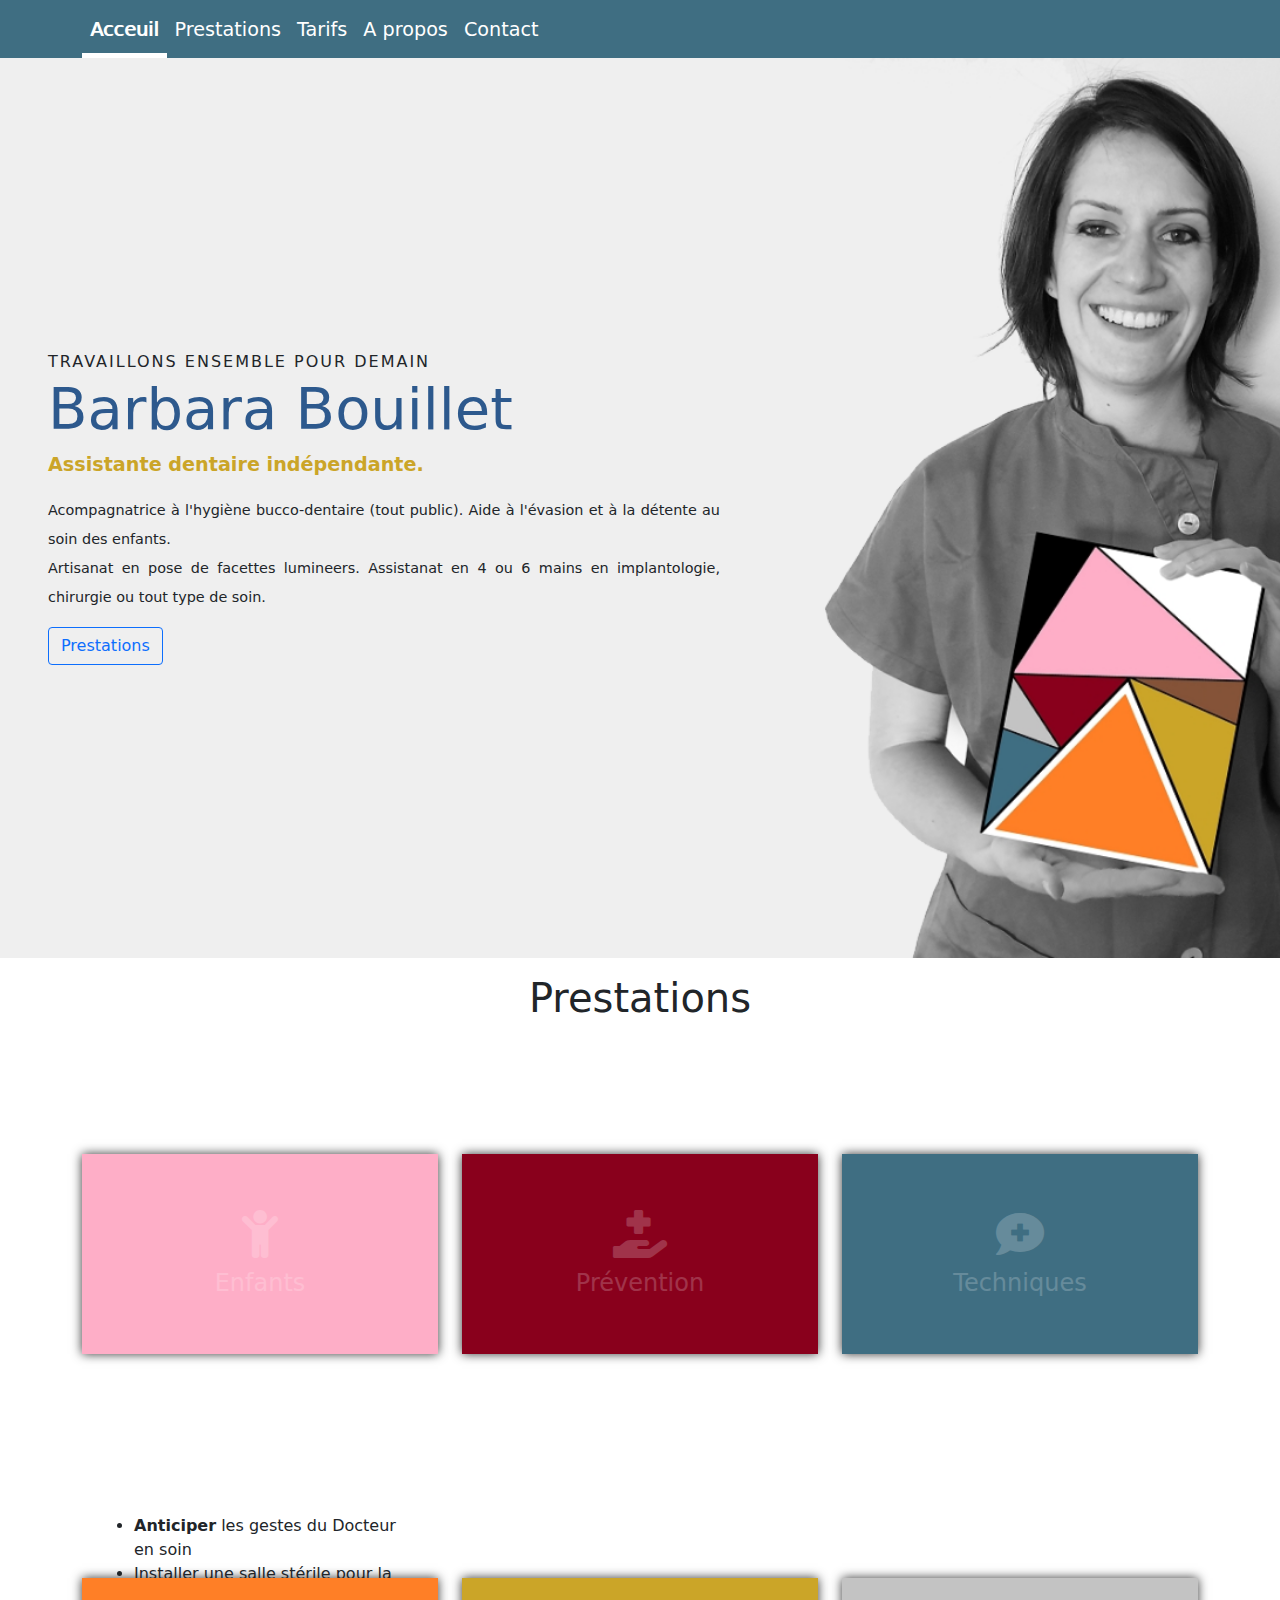
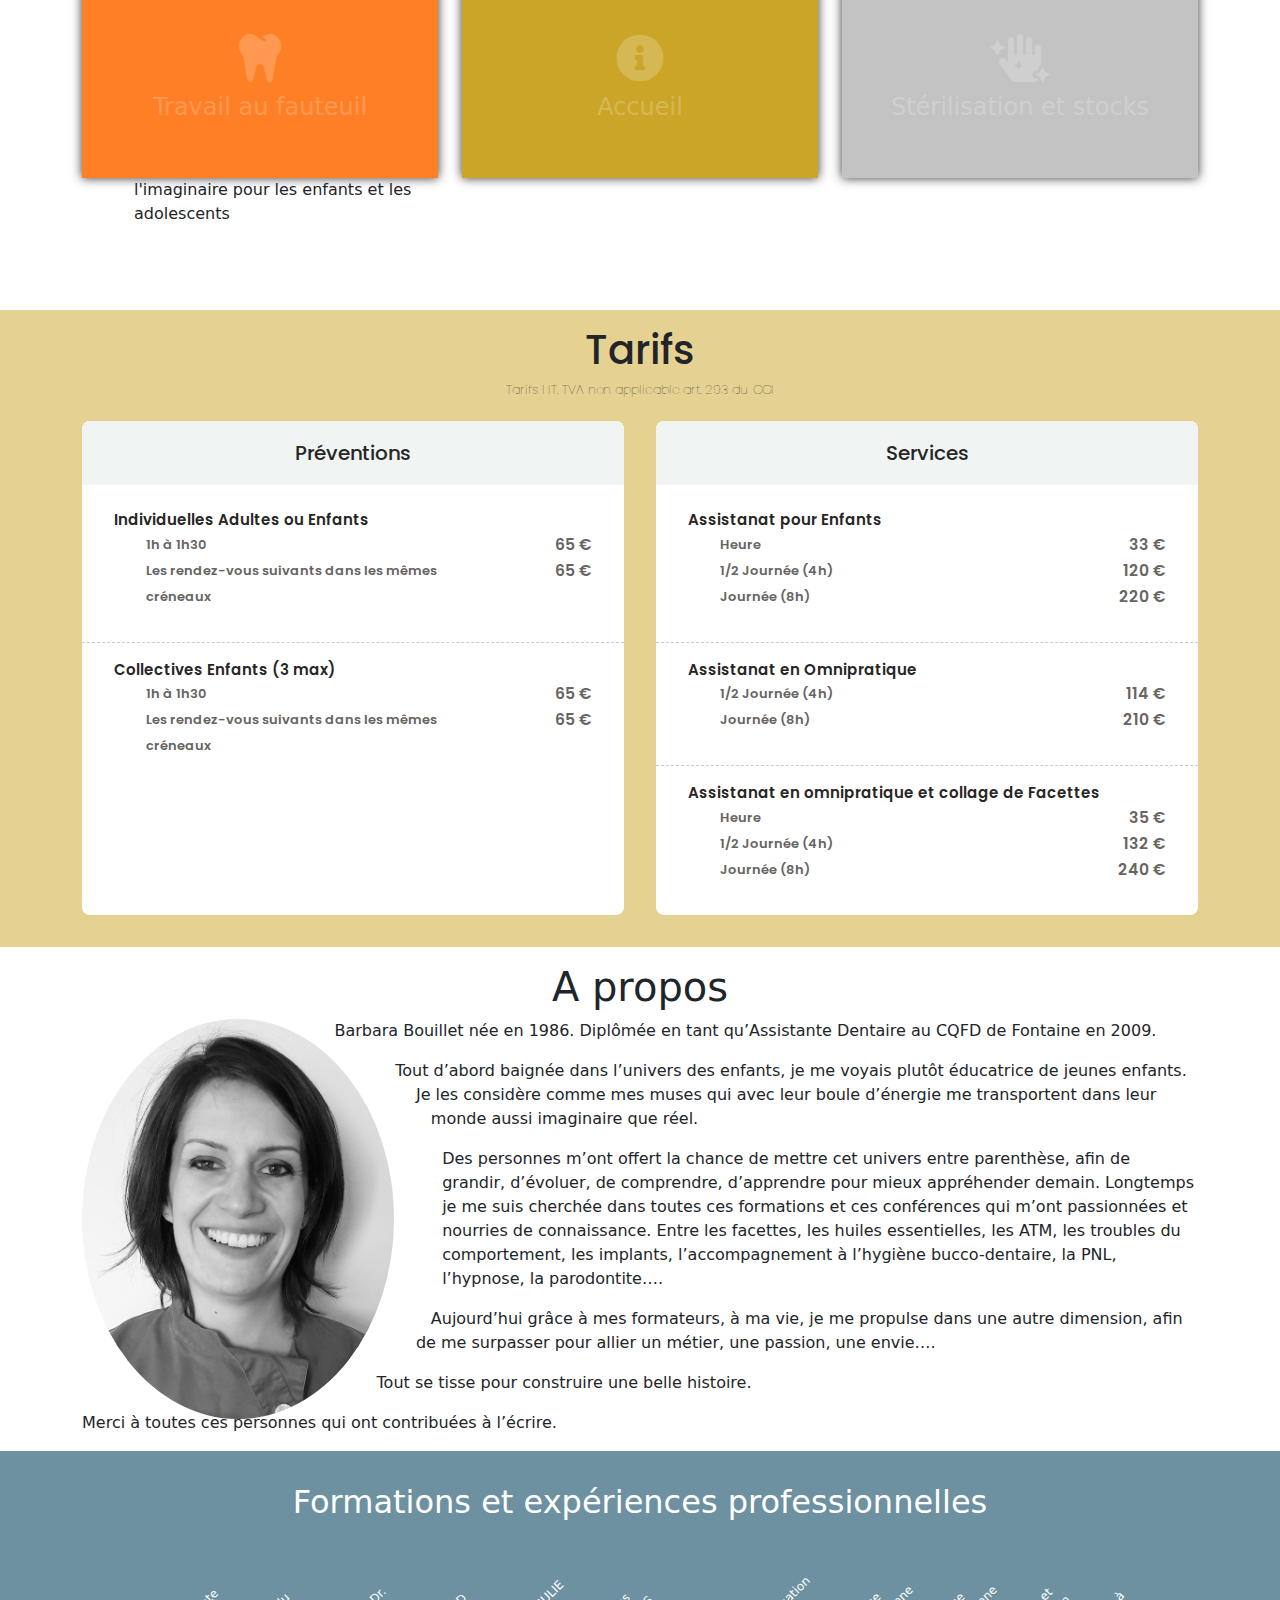
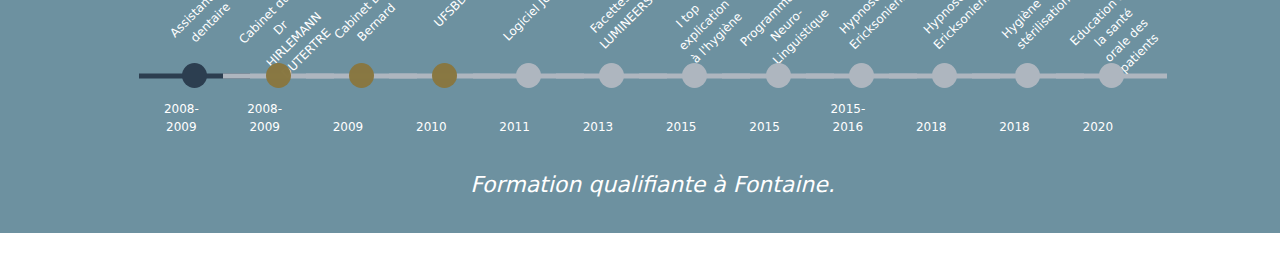
==== index.html @ e2374d43 "Travail de la partie timeline + fix responsive" ====
<!DOCTYPE html><html lang="en"><head><meta charset="utf-8"><meta http-equiv="X-UA-Compatible" content="IE=edge"><meta name="viewport" content="width=device-width,initial-scale=1"><link rel="icon" href="favicon.ico"><title>Site a Bab</title><link href="css/app.69d7641f.css" rel="preload" as="style"><link href="css/chunk-vendors.ce8ca6c8.css" rel="preload" as="style"><link href="js/app.43f69421.js" rel="preload" as="script"><link href="js/chunk-vendors.eb71c680.js" rel="preload" as="script"><link href="css/chunk-vendors.ce8ca6c8.css" rel="stylesheet"><link href="css/app.69d7641f.css" rel="stylesheet"></head><body><noscript><strong>We're sorry but Site a Bab doesn't work properly without JavaScript enabled. Please enable it to continue.</strong></noscript><div id="app"></div><script src="js/chunk-vendors.eb71c680.js"></script><script src="js/app.43f69421.js"></script></body></html>
---- css/app.69d7641f.css ----
@import url(https://fonts.googleapis.com/css?family=Poppins);#header-nav-bar[data-v-2e51214f]{background-color:#3f6e82;font-size:1.2em;padding-bottom:0}#header-nav-bar .navbar-toggler[data-v-2e51214f]{color:#fff;margin-bottom:.5em;border:1px solid}#header-nav-bar .nav-link[data-v-2e51214f]{color:#fff;font-weight:lighter;border-bottom:5px solid transparent}#header-nav-bar .nav-link.active[data-v-2e51214f]{color:#fff;text-shadow:1px 0 0;border-bottom:5px solid}#header-nav-bar .nav-link[data-v-2e51214f]:hover{text-shadow:1px 0 0}#home[data-v-24eff7d0]{position:relative;min-height:100vh;background:url(../img/main-bab.67cf6c28.png) no-repeat top;background-size:cover}#home .description[data-v-24eff7d0]{width:60vw}#home .description .catch-phrase[data-v-24eff7d0]{text-transform:uppercase;font-size:1em;letter-spacing:2px;margin:0;font-weight:100}#home .description .titre[data-v-24eff7d0]{font-size:1.2em;font-weight:700;color:#cba528}#home .description .name[data-v-24eff7d0]{font-size:3.6em;line-height:1.1em;color:#2d598d;margin:4px 0 10px 0}#home .description .prestations[data-v-24eff7d0]{text-align:justify;text-justify:inter-word;font-size:.9em;line-height:2em;font-weight:lighter}.prestation-card[data-v-1748078a]{position:relative}.prestation-card .face[data-v-1748078a]{height:200px;transition:.5s}.prestation-card .face.face1[data-v-1748078a]{position:relative;background:#333;display:flex;justify-content:center;align-items:center;z-index:1;transform:translateY(100px)}.prestation-card .face.face1 .content[data-v-1748078a]{opacity:.2;transition:.5s;text-align:center}.prestation-card .face.face1 .content i[data-v-1748078a]{color:#fff;font-size:3em}.prestation-card .face.face1 .content h3[data-v-1748078a]{margin:10px 0 0;padding:0;color:#fff;text-align:center;font-size:1.5em}.prestation-card .face.face2[data-v-1748078a]{position:relative;background:#fff;display:flex;justify-content:center;align-items:center;padding:20px;box-sizing:border-box;box-shadow:0 0 10px rgba(0,0,0,.8);transform:translateY(-100px)}.prestation-card .face.face2 .content p[data-v-1748078a]{margin:0;padding:0}.prestation-card .face.face2 .content a[data-v-1748078a]{margin:15px 0 0;display:inline-block;text-decoration:none;font-weight:900;color:#333;padding:5px;border:1px solid #333}.prestation-card .face.face2 .content a[data-v-1748078a]:hover{background:#333;color:#fff}.prestation-card.visibleCard .face.face1[data-v-1748078a]{background:#ff0057;transform:translateY(0)}.prestation-card.visibleCard .face.face1 .content[data-v-1748078a]{opacity:1}.prestation-card.visibleCard .face.face2[data-v-1748078a]{transform:translateY(0)}.tarif-container[data-v-72dbc836]{background:rgba(203,165,40,.5);font-family:Poppins,sans-serif}.tarif-container .table-container[data-v-72dbc836]{margin-top:1.5rem}.big-heading[data-v-72dbc836]{color:#fff;text-align:center;font-size:26pt;padding:20px}.tarif-table[data-v-72dbc836]{background:#fff;border-radius:8px;overflow:hidden;box-shadow:0 0 0 transparent;width:100%}.tarif-table[data-v-72dbc836]:first-child{margin-right:2em}.tarif-table .heading[data-v-72dbc836]{background:#f0f4f2;width:100%;padding:20px;text-align:center;font-size:15pt;color:#272625;text-transform:capitalize}.tarif-table .block[data-v-72dbc836]{margin:auto;padding:1em 2em;border-bottom:1px dashed rgba(0,0,0,.2)}.tarif-table .block[data-v-72dbc836]:last-child{border-bottom:none}.tarif-table .block .options[data-v-72dbc836]{display:block;list-style:none}.tarif-table .block .options li[data-v-72dbc836]{font-size:13px;color:#676462;line-height:2em}.tarif-table .block .options li .duration[data-v-72dbc836]{width:75%}.tarif-table .block .options li .price[data-v-72dbc836]{width:25%;text-align:right;font-weight:600;font-size:1.2em}p[data-v-72dbc836]{text-align:left;color:#272625;font-weight:600;font-size:15px;margin-bottom:0}@media(max-width:768px){.table-container[data-v-72dbc836]{flex-direction:column;padding:1em}.tarif-table[data-v-72dbc836]{margin:0;margin-bottom:1em}.tarif-table[data-v-72dbc836]:last-child{margin-bottom:0}}.timeline-container[data-v-2dcb23a0]{background-color:rgba(63,110,130,.7607843137254902);color:#fff;padding:2em 0;text-align:center}.flex-parent[data-v-2dcb23a0]{display:flex;flex-direction:column;justify-content:flex-end;align-items:center;width:100%;min-height:17rem}.input-flex-container[data-v-2dcb23a0]{display:flex;justify-content:space-around;align-items:center;flex-wrap:wrap;width:80vw;max-width:1000px;position:relative;z-index:0;margin-left:calc(4.44444vw - 1.38889px);margin-top:70px}input[data-v-2dcb23a0]{width:25px;height:25px;background-color:#2c3e50;position:relative;border-radius:50%;display:block;-moz-appearance:none;-webkit-appearance:none;appearance:none;cursor:pointer}input[data-v-2dcb23a0]:focus{outline:none}input[data-v-2dcb23a0]:after,input[data-v-2dcb23a0]:before{content:"";display:block;position:absolute;z-index:-1;top:50%;transform:translateY(-50%);background-color:#2c3e50;width:4.4444444444vw;height:5px;max-width:55.5555555556px}input[data-v-2dcb23a0]:before{left:calc(-4.44444vw + 12.5px)}input[data-v-2dcb23a0]:after{right:calc(-4.44444vw + 12.5px)}input[data-v-2dcb23a0]:checked,input[data-v-2dcb23a0]:checked:before{background-color:#2c3e50}input.professionnel[data-v-2dcb23a0],input.professionnel[data-v-2dcb23a0]:checked{background-color:#cba528}input:checked~input[data-v-2dcb23a0],input:checked~input[data-v-2dcb23a0]:after,input:checked~input[data-v-2dcb23a0]:before{background-color:#aeb6bf}input:checked~input.professionnel[data-v-2dcb23a0]{background-color:rgba(136,119,64,.984313725490196)}input:checked+.dot-info span[data-v-2dcb23a0]{font-size:13px;font-weight:700}.dot-info[data-v-2dcb23a0]{width:25px;height:25px;display:block;visibility:hidden;position:relative;z-index:-1;left:calc(-4.44444vw + .38889px)}.dot-info label[data-v-2dcb23a0],.dot-info span[data-v-2dcb23a0]{visibility:visible;position:absolute;font-size:12px;cursor:pointer}.dot-info label.year[data-v-2dcb23a0],.dot-info span.year[data-v-2dcb23a0]{bottom:-3rem;left:50%;transform:translateX(-50%)}.dot-info label.label[data-v-2dcb23a0],.dot-info span.label[data-v-2dcb23a0]{top:-65px;left:0;transform:rotate(-45deg);width:70px;text-indent:-10px}#timeline-descriptions-wrapper[data-v-2dcb23a0]{width:100%;margin-top:5rem;font-size:22px;font-weight:400;text-align:center;font-style:italic}#timeline-descriptions-wrapper p[data-v-2dcb23a0]{margin-top:0;display:none}@media(min-width:1250px){.input-flex-container[data-v-2dcb23a0]{margin-left:68.0555555556px}input[data-v-2dcb23a0]:before{left:-43.0555555556px}input[data-v-2dcb23a0]:after{right:-43.0555555556px}.dot-info[data-v-2dcb23a0]{left:-55.16667px}#timeline-descriptions-wrapper[data-v-2dcb23a0]{margin-left:-43.0555555556px}}@media(max-width:630px){.flex-parent[data-v-2dcb23a0]{justify-content:normal}.input-flex-container[data-v-2dcb23a0]{flex-wrap:wrap;justify-content:center;width:90%;height:auto;margin-top:3rem;margin-left:0;padding-bottom:30px}.dot-info[data-v-2dcb23a0],input[data-v-2dcb23a0]{width:60px;height:60px;margin:0 15px 70px}input[data-v-2dcb23a0]{background-color:transparent!important;z-index:1}input[data-v-2dcb23a0]:after,input[data-v-2dcb23a0]:before{content:none}input:checked+.dot-info[data-v-2dcb23a0]{background-color:#2c3e50}input:checked+.dot-info.professionnel[data-v-2dcb23a0]{background-color:#cba528}input:checked+.dot-info label.year[data-v-2dcb23a0],input:checked+.dot-info span.year[data-v-2dcb23a0]{font-size:14px}input:checked+.dot-info label.label[data-v-2dcb23a0],input:checked+.dot-info span.label[data-v-2dcb23a0]{font-size:12px}.dot-info[data-v-2dcb23a0]{visibility:visible;border-radius:50%;z-index:0;left:0;margin-left:-70px;background-color:#aeb6bf}.dot-info.professionnel[data-v-2dcb23a0]{background-color:rgba(136,119,64,.984313725490196)}.dot-info label.year[data-v-2dcb23a0],.dot-info span.year[data-v-2dcb23a0]{top:0;left:0;transform:none;width:100%;height:100%;display:flex;justify-content:center;align-items:center;color:#ecf0f1}.dot-info label.label[data-v-2dcb23a0],.dot-info span.label[data-v-2dcb23a0]{top:calc(100% + 5px);left:50%;transform:translateX(-50%);text-indent:0;text-align:center}#timeline-descriptions-wrapper[data-v-2dcb23a0]{margin-top:30px;margin-left:0;text-align:center}}@media(max-width:480px){.input-flex-container[data-v-2dcb23a0]{width:340px}}@media(max-width:400px){.input-flex-container[data-v-2dcb23a0]{width:300px}}#about .about-description img[data-v-eb8a3e52]{border-radius:50%;max-width:100%;height:25em;float:left;shape-outside:circle(50%);margin-right:3em}#app{position:relative}.zone-container{padding-bottom:2rem}.main-title{padding-top:1rem;text-align:center}.subtitle{text-align:center;font-size:.8em;font-weight:lighter}
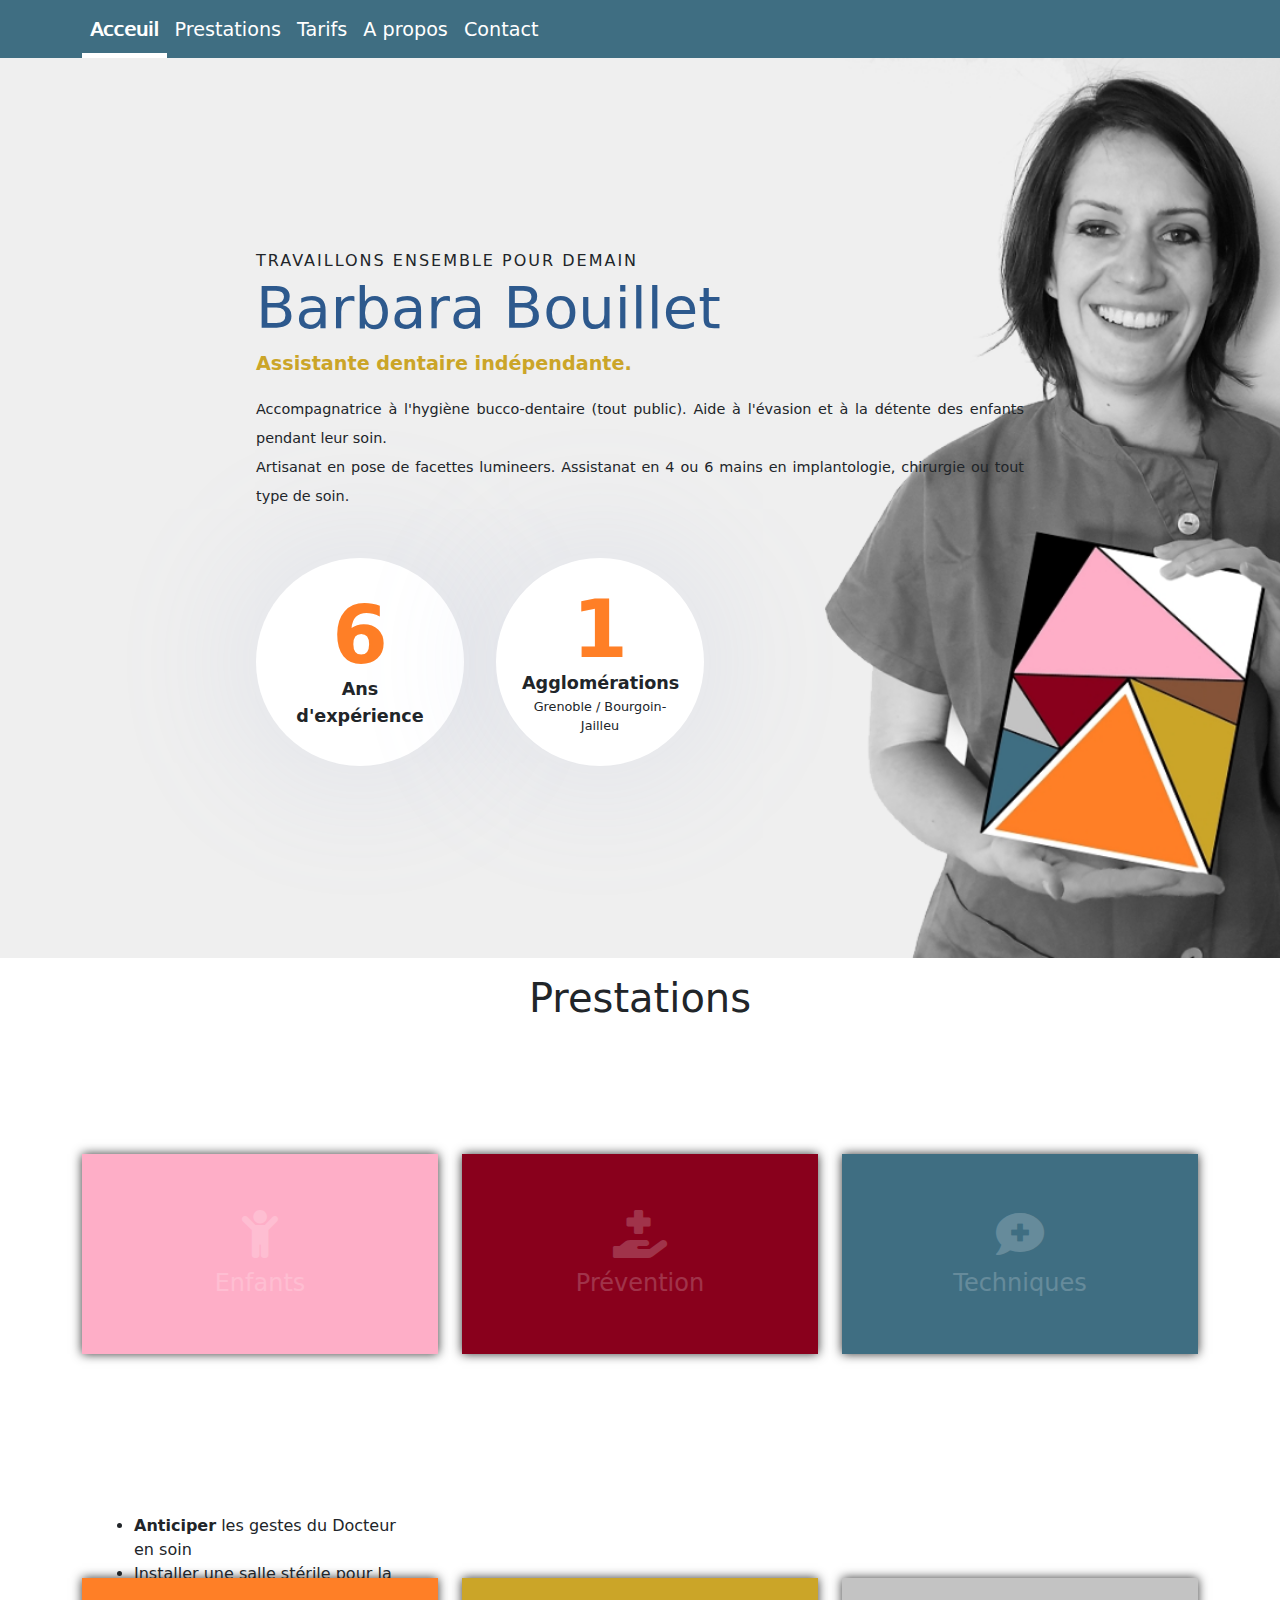
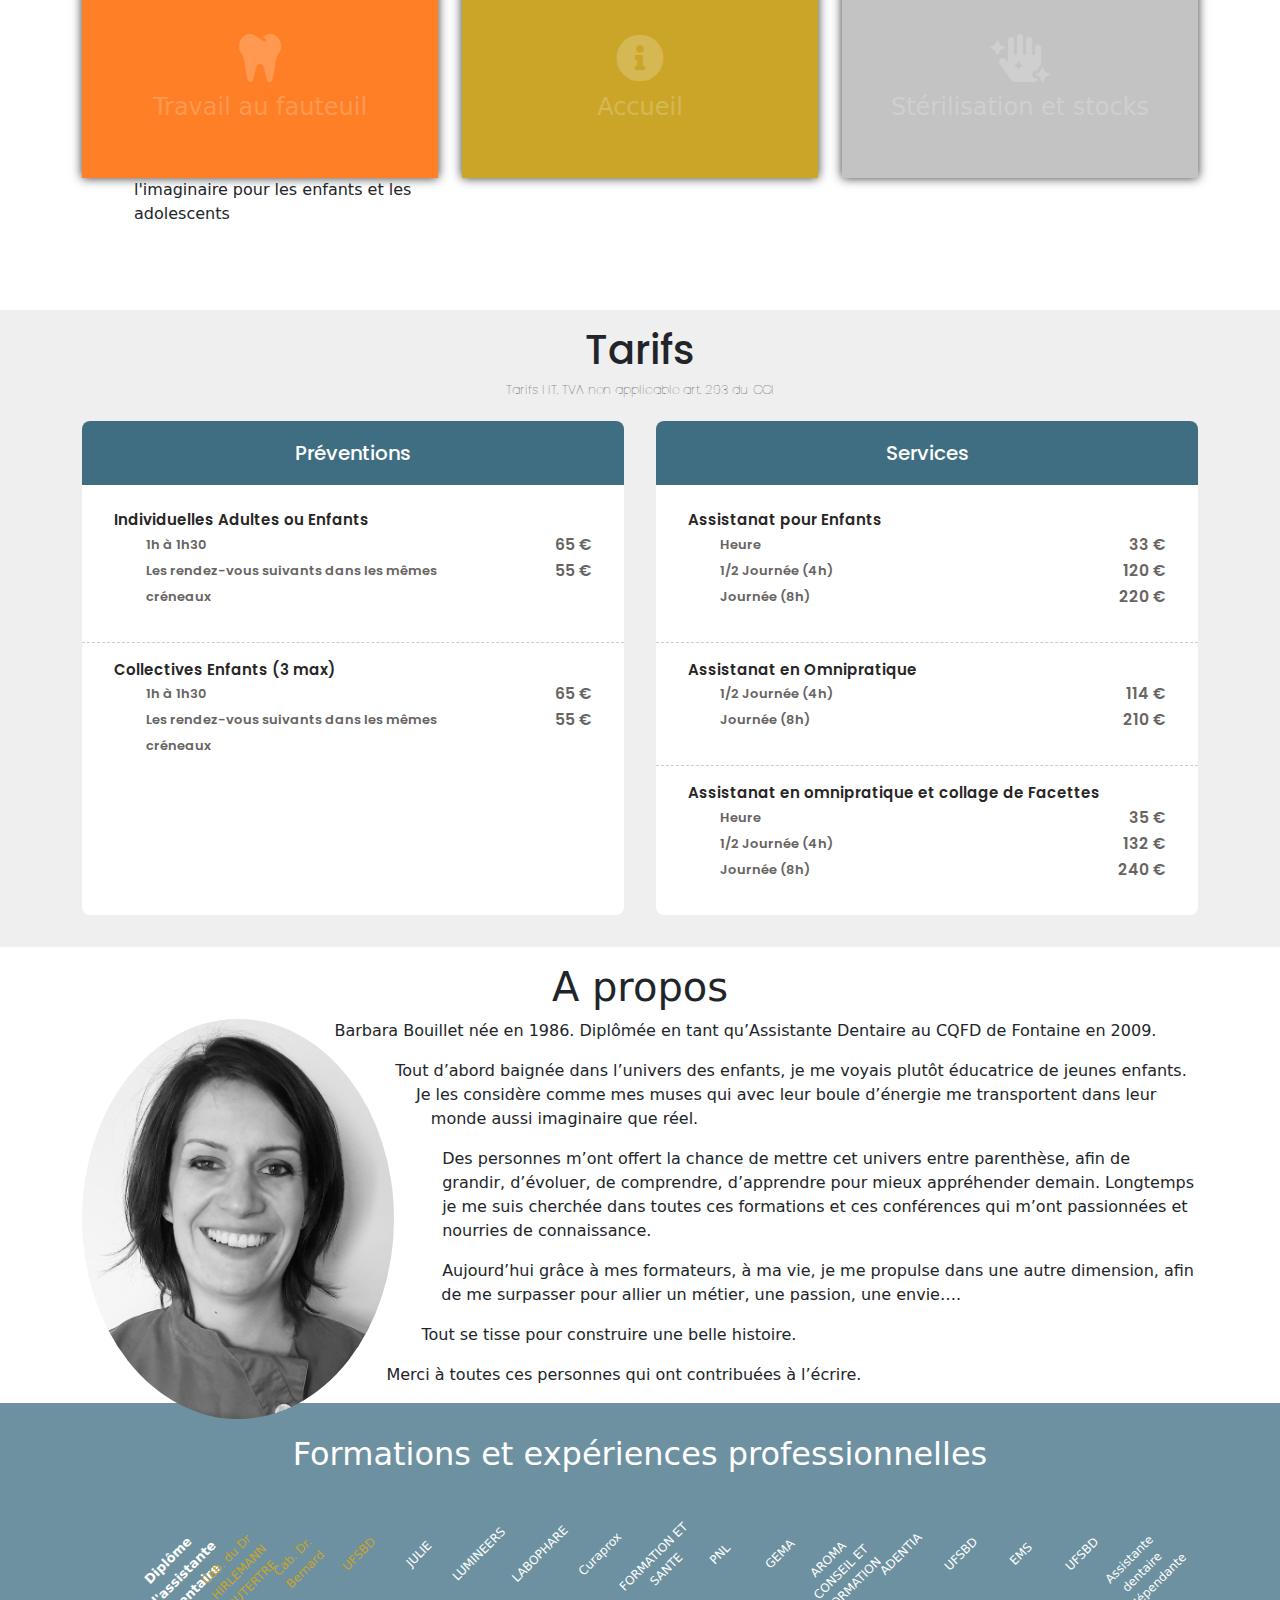
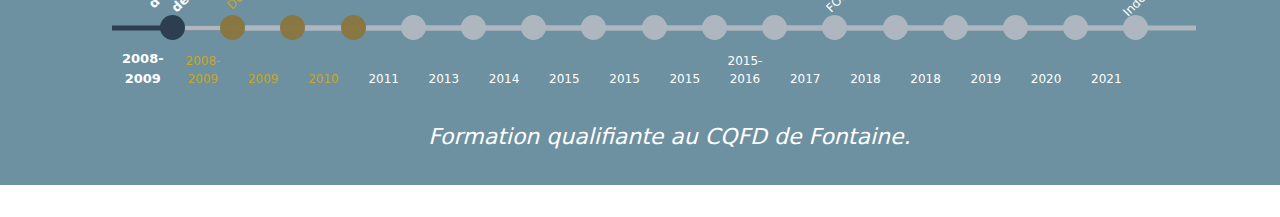
==== commit 026d08f8: "New app version" ====
--- a/index.html
+++ b/index.html
@@ -1 +1 @@
-<!DOCTYPE html><html lang="en"><head><meta charset="utf-8"><meta http-equiv="X-UA-Compatible" content="IE=edge"><meta name="viewport" content="width=device-width,initial-scale=1"><link rel="icon" href="favicon.ico"><title>Site a Bab</title><link href="css/app.69d7641f.css" rel="preload" as="style"><link href="css/chunk-vendors.ce8ca6c8.css" rel="preload" as="style"><link href="js/app.43f69421.js" rel="preload" as="script"><link href="js/chunk-vendors.eb71c680.js" rel="preload" as="script"><link href="css/chunk-vendors.ce8ca6c8.css" rel="stylesheet"><link href="css/app.69d7641f.css" rel="stylesheet"></head><body><noscript><strong>We're sorry but Site a Bab doesn't work properly without JavaScript enabled. Please enable it to continue.</strong></noscript><div id="app"></div><script src="js/chunk-vendors.eb71c680.js"></script><script src="js/app.43f69421.js"></script></body></html>+<!DOCTYPE html><html lang="en"><head><meta charset="utf-8"><meta http-equiv="X-UA-Compatible" content="IE=edge"><meta name="viewport" content="width=device-width,initial-scale=1"><meta name="robots" content="noindex"><link rel="icon" href="favicon.ico"><title>Site a Bab</title><link href="css/app.413b7a41.css" rel="preload" as="style"><link href="css/chunk-vendors.0ec77562.css" rel="preload" as="style"><link href="js/app.fcc3d648.js" rel="preload" as="script"><link href="js/chunk-vendors.a767be54.js" rel="preload" as="script"><link href="css/chunk-vendors.0ec77562.css" rel="stylesheet"><link href="css/app.413b7a41.css" rel="stylesheet"></head><body><noscript><strong>We're sorry but Site a Bab doesn't work properly without JavaScript enabled. Please enable it to continue.</strong></noscript><div id="app"></div><script src="js/chunk-vendors.a767be54.js"></script><script src="js/app.fcc3d648.js"></script></body></html>--- a/css/app.413b7a41.css
+++ b/css/app.413b7a41.css
@@ -0,0 +1 @@
+@import url(https://fonts.googleapis.com/css?family=Poppins);#header-nav-bar[data-v-2e51214f]{background-color:#3f6e82;font-size:1.2em;padding-bottom:0}#header-nav-bar .navbar-toggler[data-v-2e51214f]{color:#fff;margin-bottom:.5em;border:1px solid}#header-nav-bar .nav-link[data-v-2e51214f]{color:#fff;font-weight:lighter;border-bottom:5px solid transparent}#header-nav-bar .nav-link.active[data-v-2e51214f]{color:#fff;text-shadow:1px 0 0;border-bottom:5px solid}#header-nav-bar .nav-link[data-v-2e51214f]:hover{text-shadow:1px 0 0}.circle-container[data-v-2eadfafb]{position:relative;background:#fff;border-radius:50%;width:13em;height:13em;box-shadow:0 0 150px rgba(147,167,215,.18)}.circle-container .content[data-v-2eadfafb]{position:absolute;top:50%;left:50%;transform:translate(-50%,-50%);-webkit-transform:translate(-50%,-50%);width:75%;text-align:center}.circle-container .content .number-displayed[data-v-2eadfafb]{font-size:5em;line-height:1em;font-weight:700}.circle-container .content .subtext[data-v-2eadfafb]{font-size:1.1em;font-weight:bolder}.circle-container .content .description[data-v-2eadfafb]{font-size:.8em;font-weight:lighter}#home[data-v-4bcb215d]{position:relative;min-height:100vh;background:url(../img/main-bab.67cf6c28.png) no-repeat top;background-size:cover;flex-direction:column;justify-content:center}#home .description[data-v-4bcb215d],#home .indicators[data-v-4bcb215d]{width:60vw}#home .description[data-v-4bcb215d] .circle-container,#home .indicators[data-v-4bcb215d] .circle-container{margin-right:2em}#home .description .catch-phrase[data-v-4bcb215d],#home .indicators .catch-phrase[data-v-4bcb215d]{text-transform:uppercase;font-size:1em;letter-spacing:2px;margin:0;font-weight:100}#home .description .titre[data-v-4bcb215d],#home .indicators .titre[data-v-4bcb215d]{font-size:1.2em;font-weight:700;color:#cba528}#home .description .name[data-v-4bcb215d],#home .indicators .name[data-v-4bcb215d]{font-size:3.6em;line-height:1.1em;color:#2d598d;margin:4px 0 10px 0}#home .description .prestations[data-v-4bcb215d],#home .indicators .prestations[data-v-4bcb215d]{text-align:justify;text-justify:inter-word;font-size:.9em;line-height:2em;font-weight:lighter}#home .indicators[data-v-4bcb215d]{margin-top:2em}.prestation-card[data-v-1748078a]{position:relative}.prestation-card .face[data-v-1748078a]{height:200px;transition:.5s}.prestation-card .face.face1[data-v-1748078a]{position:relative;background:#333;display:flex;justify-content:center;align-items:center;z-index:1;transform:translateY(100px)}.prestation-card .face.face1 .content[data-v-1748078a]{opacity:.2;transition:.5s;text-align:center}.prestation-card .face.face1 .content i[data-v-1748078a]{color:#fff;font-size:3em}.prestation-card .face.face1 .content h3[data-v-1748078a]{margin:10px 0 0;padding:0;color:#fff;text-align:center;font-size:1.5em}.prestation-card .face.face2[data-v-1748078a]{position:relative;background:#fff;display:flex;justify-content:center;align-items:center;padding:20px;box-sizing:border-box;box-shadow:0 0 10px rgba(0,0,0,.8);transform:translateY(-100px)}.prestation-card .face.face2 .content p[data-v-1748078a]{margin:0;padding:0}.prestation-card .face.face2 .content a[data-v-1748078a]{margin:15px 0 0;display:inline-block;text-decoration:none;font-weight:900;color:#333;padding:5px;border:1px solid #333}.prestation-card .face.face2 .content a[data-v-1748078a]:hover{background:#333;color:#fff}.prestation-card.visibleCard .face.face1[data-v-1748078a]{background:#ff0057;transform:translateY(0)}.prestation-card.visibleCard .face.face1 .content[data-v-1748078a]{opacity:1}.prestation-card.visibleCard .face.face2[data-v-1748078a]{transform:translateY(0)}.tarif-container[data-v-a7d4fcb0]{background:#efefef;font-family:Poppins,sans-serif}.tarif-container .table-container[data-v-a7d4fcb0]{margin-top:1.5rem}.big-heading[data-v-a7d4fcb0]{color:#fff;text-align:center;font-size:26pt;padding:20px}.tarif-table[data-v-a7d4fcb0]{background:#fff;border-radius:8px;overflow:hidden;box-shadow:0 0 0 transparent;width:100%}.tarif-table[data-v-a7d4fcb0]:first-child{margin-right:2em}.tarif-table .heading[data-v-a7d4fcb0]{background:#3f6e82;width:100%;padding:20px;text-align:center;font-size:15pt;color:#fff;text-transform:capitalize}.tarif-table .block[data-v-a7d4fcb0]{margin:auto;padding:1em 2em;border-bottom:1px dashed rgba(0,0,0,.2)}.tarif-table .block[data-v-a7d4fcb0]:last-child{border-bottom:none}.tarif-table .block .options[data-v-a7d4fcb0]{display:block;list-style:none}.tarif-table .block .options li[data-v-a7d4fcb0]{font-size:13px;color:#676462;line-height:2em}.tarif-table .block .options li .duration[data-v-a7d4fcb0]{width:75%}.tarif-table .block .options li .price[data-v-a7d4fcb0]{width:25%;text-align:right;font-weight:600;font-size:1.2em}p[data-v-a7d4fcb0]{text-align:left;color:#272625;font-weight:600;font-size:15px;margin-bottom:0}@media(max-width:768px){.table-container[data-v-a7d4fcb0]{flex-direction:column;padding:1em}.tarif-table[data-v-a7d4fcb0]{margin:0;margin-bottom:1em}.tarif-table[data-v-a7d4fcb0]:last-child{margin-bottom:0}}.timeline-container[data-v-367d68ca]{background-color:rgba(63,110,130,.7607843137254902);color:#fff;padding:2em 0;text-align:center}.flex-parent[data-v-367d68ca]{display:flex;flex-direction:column;justify-content:flex-end;align-items:center;width:100%;min-height:17rem}.input-flex-container[data-v-367d68ca]{display:flex;justify-content:space-around;align-items:center;flex-wrap:wrap;width:80vw;max-width:1500px;position:relative;z-index:0;margin-left:calc(4.70588vw - 1.47059px);margin-top:70px}input[data-v-367d68ca]{width:25px;height:25px;background-color:#2c3e50;position:relative;border-radius:50%;display:block;-moz-appearance:none;-webkit-appearance:none;appearance:none;cursor:pointer}input[data-v-367d68ca]:focus{outline:none}input[data-v-367d68ca]:after,input[data-v-367d68ca]:before{content:"";display:block;position:absolute;z-index:-1;top:50%;transform:translateY(-50%);background-color:#2c3e50;width:4.7058823529vw;height:5px;max-width:88.2352941176px}input[data-v-367d68ca]:before{left:calc(-4.70588vw + 12.5px)}input[data-v-367d68ca]:after{right:calc(-4.70588vw + 12.5px)}input[data-v-367d68ca]:checked,input[data-v-367d68ca]:checked:before{background-color:#2c3e50}input.professionnel[data-v-367d68ca],input.professionnel[data-v-367d68ca]:checked{background-color:#cba528}input:checked~input[data-v-367d68ca],input:checked~input[data-v-367d68ca]:after,input:checked~input[data-v-367d68ca]:before{background-color:#aeb6bf}input:checked~input.professionnel[data-v-367d68ca]{background-color:rgba(136,119,64,.984313725490196)}input:checked+.dot-info label[data-v-367d68ca],input:checked+.dot-info span[data-v-367d68ca]{font-size:13px;font-weight:700}.dot-info[data-v-367d68ca]{width:25px;height:25px;display:block;visibility:hidden;position:relative;z-index:-1;left:calc(-4.70588vw + .47059px)}.dot-info.professionnel label[data-v-367d68ca],.dot-info.professionnel span[data-v-367d68ca]{color:#cba528}.dot-info label[data-v-367d68ca],.dot-info span[data-v-367d68ca]{visibility:visible;position:absolute;font-size:12px;cursor:pointer}.dot-info label.year[data-v-367d68ca],.dot-info span.year[data-v-367d68ca]{bottom:-3rem;left:50%;transform:translateX(-50%)}.dot-info label.label[data-v-367d68ca],.dot-info span.label[data-v-367d68ca]{top:-70px;left:0;transform:rotate(-45deg);width:8em}#timeline-descriptions-wrapper[data-v-367d68ca]{width:100%;margin-top:5rem;font-size:22px;font-weight:400;text-align:center;font-style:italic}#timeline-descriptions-wrapper p[data-v-367d68ca]{margin-top:0;display:none}@media(min-width:1875px){.input-flex-container[data-v-367d68ca]{margin-left:100.7352941176px}input[data-v-367d68ca]:before{left:-75.7352941176px}input[data-v-367d68ca]:after{right:-75.7352941176px}.dot-info[data-v-367d68ca]{left:-87.76471px}#timeline-descriptions-wrapper[data-v-367d68ca]{margin-left:-75.7352941176px}}@media(max-width:630px){.flex-parent[data-v-367d68ca]{justify-content:normal}.input-flex-container[data-v-367d68ca]{flex-wrap:wrap;justify-content:center;width:90%;height:auto;margin-top:3rem;margin-left:0;padding-bottom:30px}.dot-info[data-v-367d68ca],input[data-v-367d68ca]{width:60px;height:60px;margin:0 25px 70px}input[data-v-367d68ca]{background-color:transparent!important;z-index:1}input[data-v-367d68ca]:after,input[data-v-367d68ca]:before{content:none}input:checked+.dot-info[data-v-367d68ca]{background-color:#2c3e50}input:checked+.dot-info.professionnel[data-v-367d68ca]{background-color:#cba528}input:checked+.dot-info label.year[data-v-367d68ca],input:checked+.dot-info span.year[data-v-367d68ca]{font-size:14px}input:checked+.dot-info label.label[data-v-367d68ca],input:checked+.dot-info span.label[data-v-367d68ca]{font-size:12px}.dot-info[data-v-367d68ca]{visibility:visible;border-radius:50%;z-index:0;left:0;margin-left:-70px;background-color:#aeb6bf}.dot-info.professionnel[data-v-367d68ca]{background-color:rgba(136,119,64,.984313725490196)}.dot-info label.year[data-v-367d68ca],.dot-info span.year[data-v-367d68ca]{top:0;left:0;transform:none;width:100%;height:100%;display:flex;justify-content:center;align-items:center;color:#ecf0f1}.dot-info label.label[data-v-367d68ca],.dot-info span.label[data-v-367d68ca]{top:calc(100% + 5px);left:50%;transform:translateX(-50%);text-align:center;padding-left:0}#timeline-descriptions-wrapper[data-v-367d68ca]{margin-top:30px;margin-left:0;text-align:center}}@media(max-width:480px){.input-flex-container[data-v-367d68ca]{width:340px}}@media(max-width:400px){.input-flex-container[data-v-367d68ca]{width:300px}}#about .about-description img[data-v-155037ac]{border-radius:50%;max-width:100%;height:25em;float:left;shape-outside:circle(50%);margin-right:3em}#app{position:relative}.zone-container{padding-bottom:2rem}.main-title{padding-top:1rem;text-align:center}.subtitle{text-align:center;font-size:.8em;font-weight:lighter}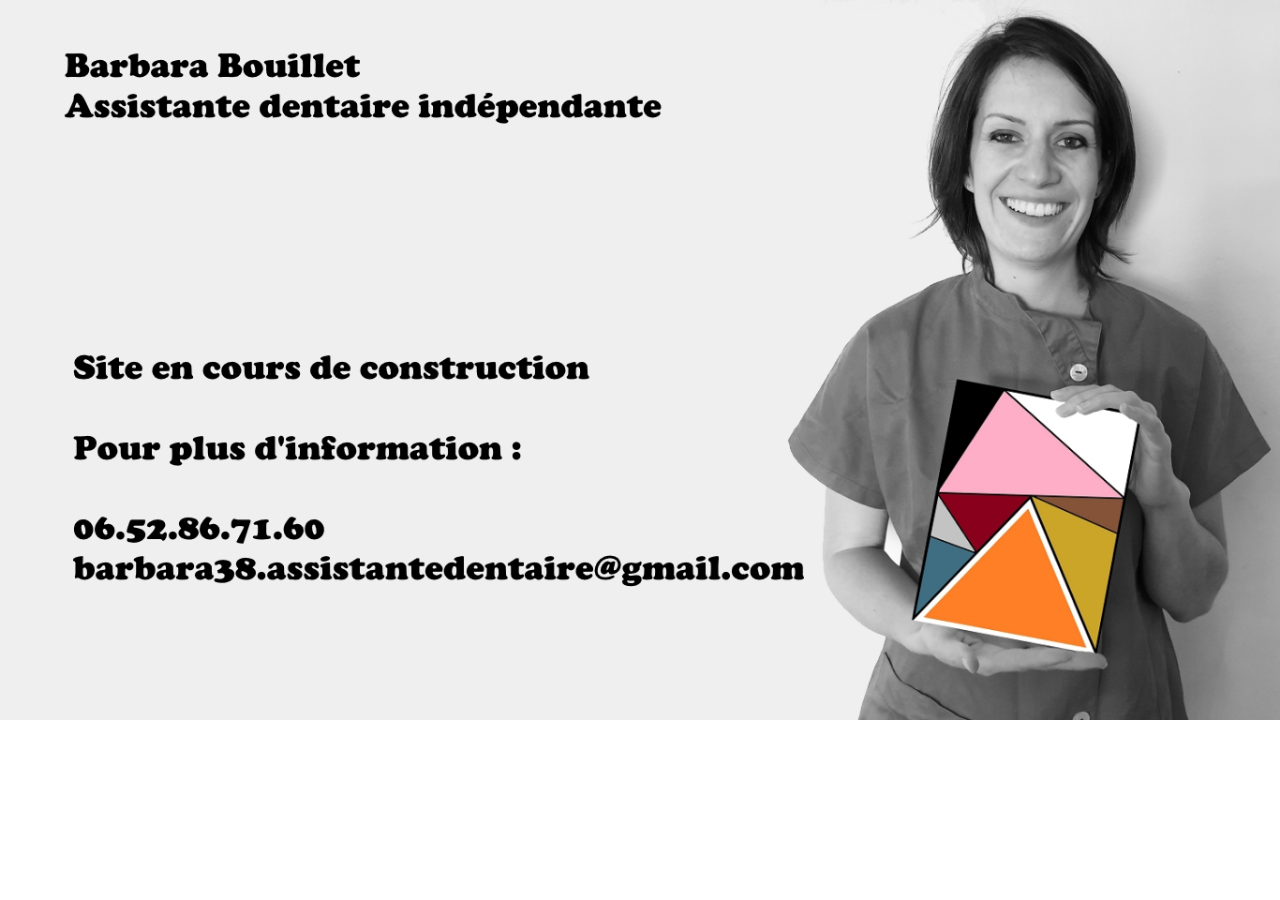
==== commit 75d4fb75: "Mise offline" ====
--- a/index.html
+++ b/index.html
@@ -1 +1,23 @@
-<!DOCTYPE html><html lang="en"><head><meta charset="utf-8"><meta http-equiv="X-UA-Compatible" content="IE=edge"><meta name="viewport" content="width=device-width,initial-scale=1"><meta name="robots" content="noindex"><link rel="icon" href="favicon.ico"><title>Site a Bab</title><link href="css/app.413b7a41.css" rel="preload" as="style"><link href="css/chunk-vendors.0ec77562.css" rel="preload" as="style"><link href="js/app.fcc3d648.js" rel="preload" as="script"><link href="js/chunk-vendors.a767be54.js" rel="preload" as="script"><link href="css/chunk-vendors.0ec77562.css" rel="stylesheet"><link href="css/app.413b7a41.css" rel="stylesheet"></head><body><noscript><strong>We're sorry but Site a Bab doesn't work properly without JavaScript enabled. Please enable it to continue.</strong></noscript><div id="app"></div><script src="js/chunk-vendors.a767be54.js"></script><script src="js/app.fcc3d648.js"></script></body></html>+<!DOCTYPE html>
+<html lang="en">
+
+<head>
+    <meta charset="utf-8">
+    <meta http-equiv="X-UA-Compatible" content="IE=edge">
+    <meta name="viewport" content="width=device-width,initial-scale=1">
+    <meta name="robots" content="noindex">
+    <link rel="icon" href="favicon.ico">
+    <title>Site a Bab</title>
+    <link href="css/app.413b7a41.css" rel="preload" as="style">
+    <link href="css/chunk-vendors.0ec77562.css" rel="preload" as="style">
+    <link href="js/app.fcc3d648.js" rel="preload" as="script">
+    <link href="js/chunk-vendors.a767be54.js" rel="preload" as="script">
+    <link href="css/chunk-vendors.0ec77562.css" rel="stylesheet">
+    <link href="css/app.413b7a41.css" rel="stylesheet">
+</head>
+
+<body>
+    <img src="img/en_construction.png" width="100%"></img>
+</body>
+
+</html>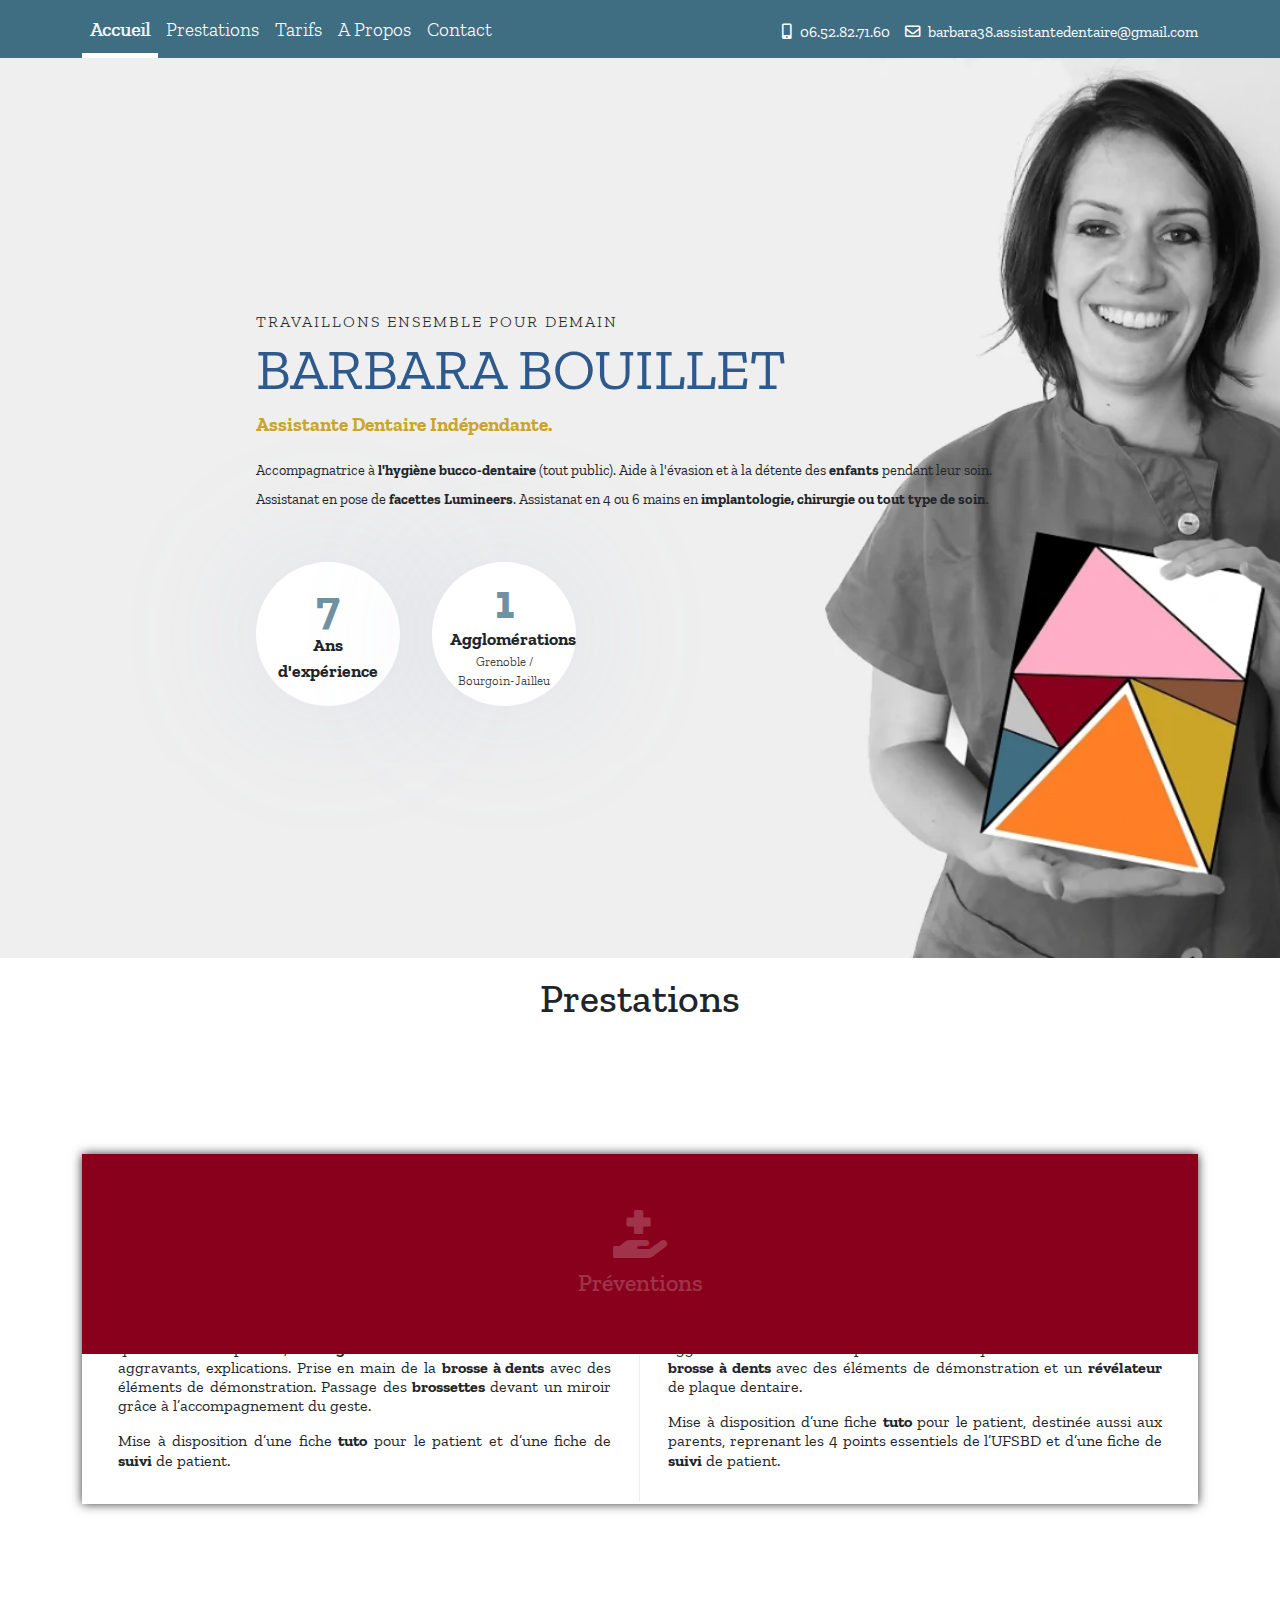
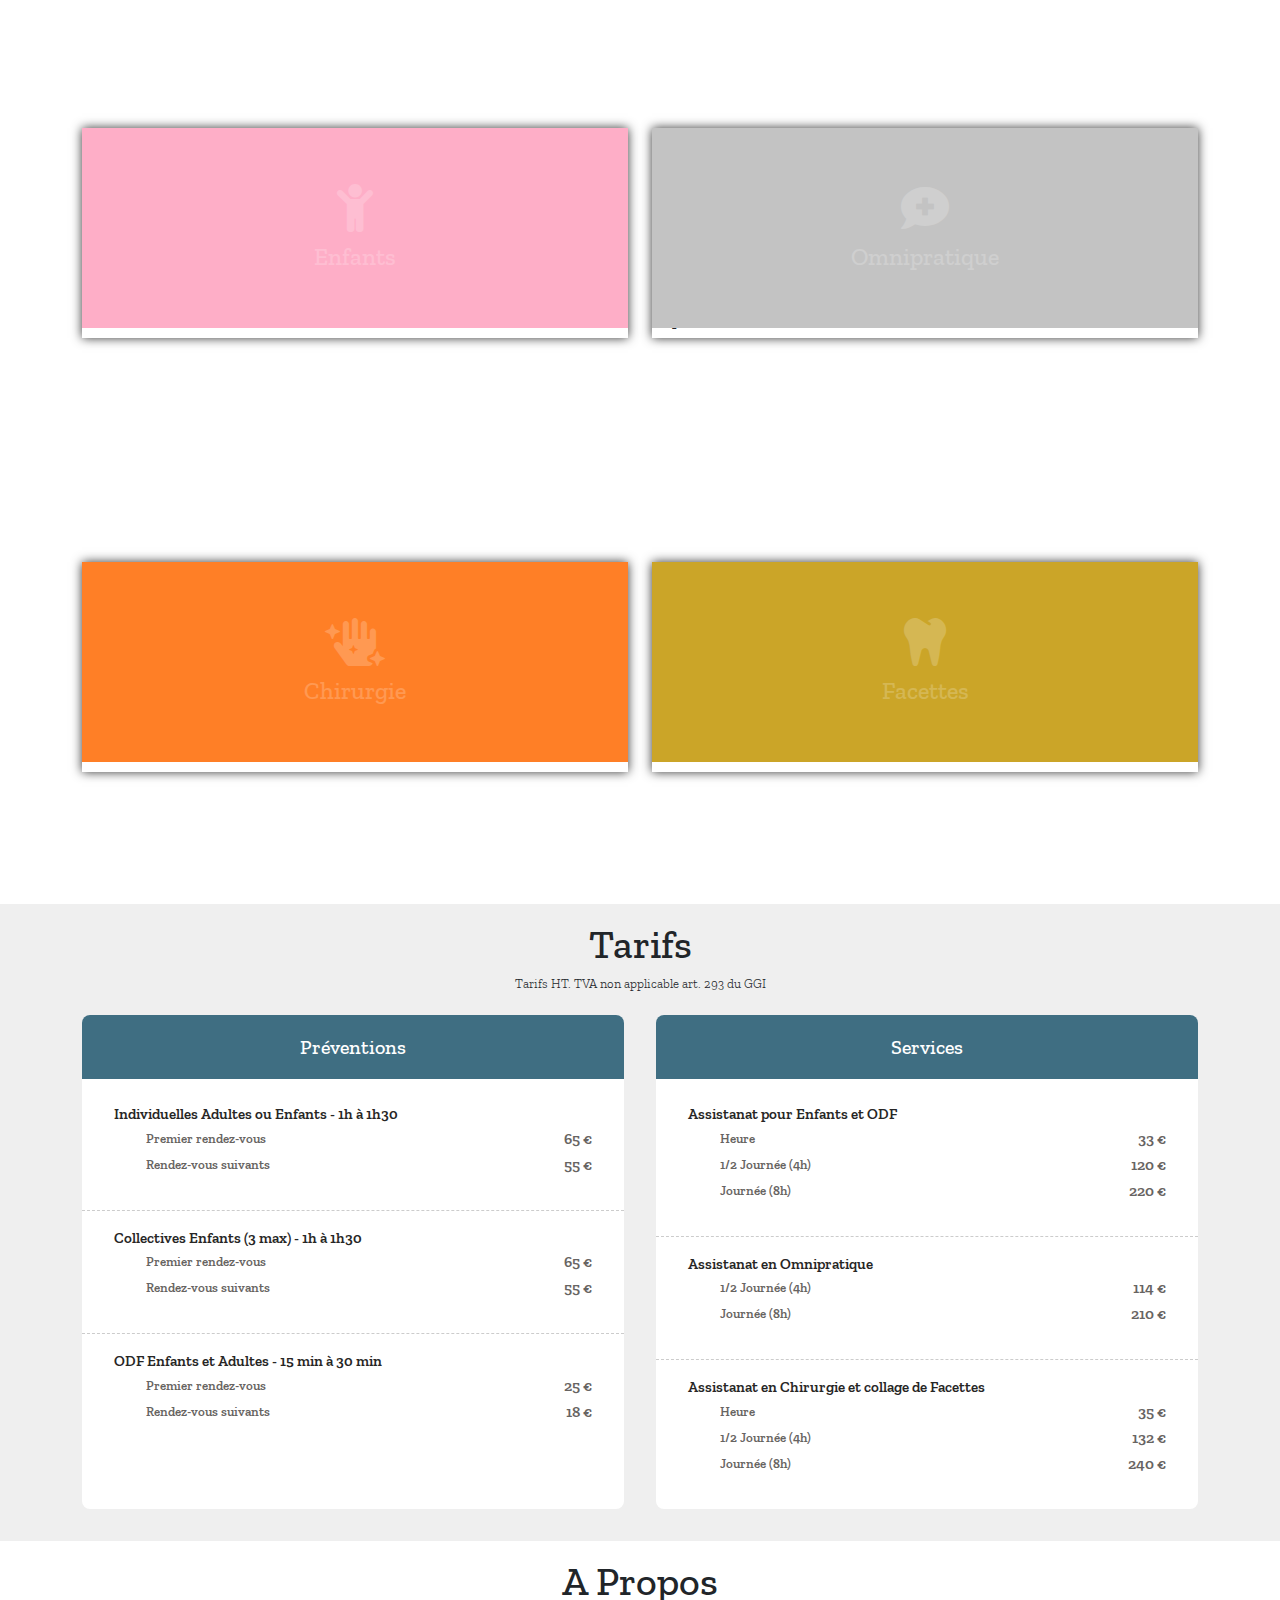
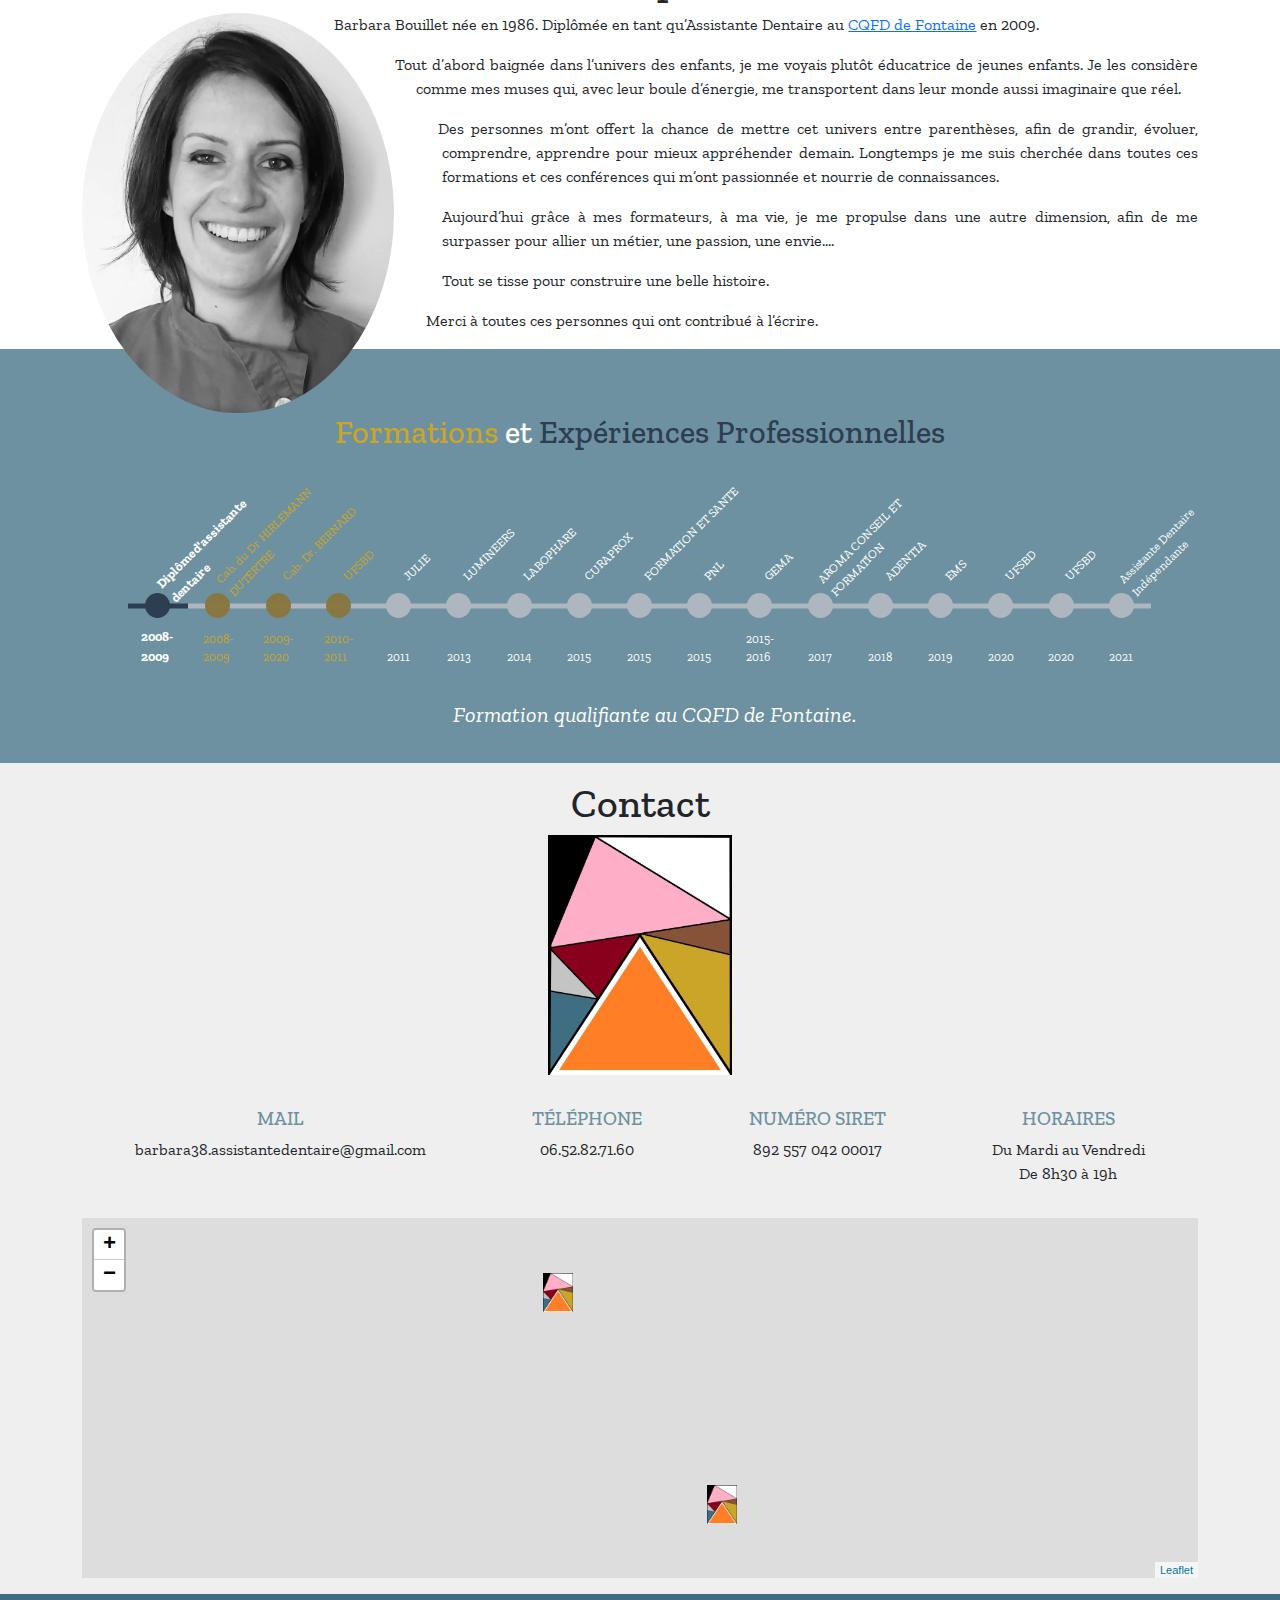
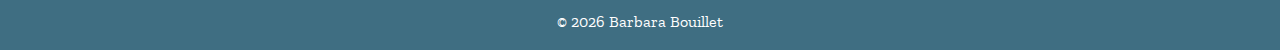
==== commit 5cccf12c: "Website V1" ====
--- a/index.html
+++ b/index.html
@@ -1,23 +1 @@
-<!DOCTYPE html>
-<html lang="en">
-
-<head>
-    <meta charset="utf-8">
-    <meta http-equiv="X-UA-Compatible" content="IE=edge">
-    <meta name="viewport" content="width=device-width,initial-scale=1">
-    <meta name="robots" content="noindex">
-    <link rel="icon" href="favicon.ico">
-    <title>Site a Bab</title>
-    <link href="css/app.413b7a41.css" rel="preload" as="style">
-    <link href="css/chunk-vendors.0ec77562.css" rel="preload" as="style">
-    <link href="js/app.fcc3d648.js" rel="preload" as="script">
-    <link href="js/chunk-vendors.a767be54.js" rel="preload" as="script">
-    <link href="css/chunk-vendors.0ec77562.css" rel="stylesheet">
-    <link href="css/app.413b7a41.css" rel="stylesheet">
-</head>
-
-<body>
-    <img src="img/en_construction.png" width="100%"></img>
-</body>
-
-</html>+<!DOCTYPE html><html lang="en"><head><meta charset="utf-8"><meta http-equiv="X-UA-Compatible" content="IE=edge"><meta name="viewport" content="width=device-width,initial-scale=1"><meta name="description" content="Besoin d'une assitante dentaire autour de Grenoble ou Bourgoin-Jallieu ? N'hésitez pas à me contacter pour différentes prestations autour  de la prévention dentaire et de l'aide à l'évasion et à la détente des enfants pendant leur soin."><link rel="icon" href="favicon.ico"><title>Assistante dentaire 38</title><link href="css/app.c8628ea9.css" rel="preload" as="style"><link href="css/chunk-vendors.538ee0c2.css" rel="preload" as="style"><link href="js/app.1a0f9eb2.js" rel="preload" as="script"><link href="js/chunk-vendors.008ec73c.js" rel="preload" as="script"><link href="css/chunk-vendors.538ee0c2.css" rel="stylesheet"><link href="css/app.c8628ea9.css" rel="stylesheet"></head><body><noscript><strong>We're sorry but Assistante dentaire 38 doesn't work properly without JavaScript enabled. Please enable it to continue.</strong></noscript><div id="app"></div><script src="js/chunk-vendors.008ec73c.js"></script><script src="js/app.1a0f9eb2.js"></script></body></html>--- a/css/app.c8628ea9.css
+++ b/css/app.c8628ea9.css
@@ -0,0 +1 @@
+@import url(https://fonts.googleapis.com/css2?family=Zilla+Slab&display=swap);#header-nav-bar[data-v-2ffa51b4]{background-color:#3f6e82;font-size:1.2em;padding-bottom:0}#header-nav-bar .navbar-toggler[data-v-2ffa51b4]{color:#fff;margin-bottom:.5em;border:1px solid}#header-nav-bar #nav-collapse[data-v-2ffa51b4]{display:flex;justify-content:space-between}@media(max-width:768px){#header-nav-bar #nav-collapse[data-v-2ffa51b4]{flex-direction:column}#header-nav-bar #nav-collapse ul[data-v-2ffa51b4]{width:100%}#header-nav-bar #nav-collapse ul.contact-info .contact[data-v-2ffa51b4]{margin-left:0;font-size:1em}}#header-nav-bar #nav-collapse .contact-info[data-v-2ffa51b4]{color:#fff}#header-nav-bar #nav-collapse .contact-info .contact[data-v-2ffa51b4]{margin-left:1em;font-size:.8em;cursor:pointer}#header-nav-bar #nav-collapse .contact-info .contact a[data-v-2ffa51b4]{text-decoration:none;color:inherit}#header-nav-bar #nav-collapse .contact-info .contact span[data-v-2ffa51b4]{margin-left:.5em}#header-nav-bar #nav-collapse .contact-info .cryptedEmail[data-v-2ffa51b4]:after{content:attr(data-name) "@" attr(data-domain) "." attr(data-tld)}#header-nav-bar .nav-link[data-v-2ffa51b4]{color:#fff;font-weight:lighter;border-bottom:5px solid transparent}#header-nav-bar .nav-link.active[data-v-2ffa51b4]{color:#fff;text-shadow:1px 0 0;border-bottom:5px solid}#header-nav-bar .nav-link[data-v-2ffa51b4]:hover{text-shadow:1px 0 0}.circle-container[data-v-52d1f9b1]{position:relative;background-color:#fff;border-radius:50%;width:9em;height:9em;box-shadow:0 0 150px rgba(147,167,215,.18)}.circle-container .content[data-v-52d1f9b1]{position:absolute;top:50%;left:50%;transform:translate(-50%,-50%);-webkit-transform:translate(-50%,-50%);width:75%;text-align:center}.circle-container .content .number-displayed[data-v-52d1f9b1]{font-size:3em;line-height:1em;font-weight:700}.circle-container .content .subtext[data-v-52d1f9b1]{font-size:1.1em;font-weight:bolder}.circle-container .content .description[data-v-52d1f9b1]{font-size:.8em;font-weight:lighter}#home[data-v-cababbbc]{position:relative;min-height:100vh;background:url(../img/main-bab.70450a5f.webp) no-repeat top;background-size:cover;flex-direction:column;justify-content:center;align-items:center}#home .indicators[data-v-cababbbc]{display:flex}#home .description[data-v-cababbbc],#home .indicators[data-v-cababbbc]{width:60vw}#home .description[data-v-cababbbc] .circle-container,#home .indicators[data-v-cababbbc] .circle-container{margin-right:2em}#home .description .catch-phrase[data-v-cababbbc],#home .indicators .catch-phrase[data-v-cababbbc]{text-transform:uppercase;font-size:1em;letter-spacing:2px;margin:0;font-weight:100}#home .description .titre[data-v-cababbbc],#home .indicators .titre[data-v-cababbbc]{font-size:1.2em;font-weight:700;color:#cba528;text-transform:capitalize}#home .description .name[data-v-cababbbc],#home .indicators .name[data-v-cababbbc]{font-size:3.6em;line-height:1.1em;color:#2d598d;margin:4px 0 10px 0;text-transform:uppercase}#home .description .prestations[data-v-cababbbc],#home .indicators .prestations[data-v-cababbbc]{text-align:justify;text-justify:inter-word;font-size:.9em;line-height:2em}#home .indicators[data-v-cababbbc]{margin-top:2em}#home .description-mobile[data-v-cababbbc]{display:none}@media(max-width:1024px){#home[data-v-cababbbc]{min-height:50vh;align-items:unset}#home .description[data-v-cababbbc],#home .indicators[data-v-cababbbc]{margin-left:3.5em}}@media(max-width:630px){#home[data-v-cababbbc]{background:linear-gradient(0deg,rgba(0,0,0,.6),rgba(0,0,0,.6)),url(../img/bab.dd1f5be5.webp) no-repeat top;min-height:100vh}#home .description[data-v-cababbbc],#home .indicators[data-v-cababbbc]{display:none}#home .description-mobile[data-v-cababbbc]{display:flex;flex-direction:column;align-items:center;justify-content:space-evenly;text-align:center;font-weight:700}#home .description-mobile .name[data-v-cababbbc]{font-size:2.5em;color:#fff;text-transform:uppercase;letter-spacing:4px}#home .description-mobile .titre[data-v-cababbbc]{font-size:1.5em;color:#cba528;letter-spacing:3px}#home .description-mobile .catch-phrase[data-v-cababbbc]{color:#fff;text-transform:uppercase;font-size:1.3em;font-weight:100;font-style:italic}}.prestation-card[data-v-0c6697bc]{position:relative}.prestation-card .face[data-v-0c6697bc]{transition:.5s}.prestation-card .face.face1[data-v-0c6697bc]{height:200px;position:relative;background:#333;display:flex;justify-content:center;align-items:center;z-index:1;transform:translateY(100px)}.prestation-card .face.face1 .content[data-v-0c6697bc]{opacity:.2;transition:.5s;text-align:center}.prestation-card .face.face1 .content i[data-v-0c6697bc]{color:#fff;font-size:3em}.prestation-card .face.face1 .content h3[data-v-0c6697bc]{margin:10px 0 0;padding:0;color:#fff;text-align:center;font-size:1.5em}.prestation-card .face.face2[data-v-0c6697bc]{height:210px;position:relative;background:#fff;line-height:170px;box-sizing:border-box;box-shadow:0 0 10px rgba(0,0,0,.8);transform:translateY(-100px)}.prestation-card .face.face2 .content[data-v-0c6697bc]{overflow:auto;height:100%;padding:20px}.prestation-card .face.face2 .content>div[data-v-0c6697bc]{margin:0;padding:0;text-align:justify;vertical-align:middle;display:inline-block;line-height:1.2em;width:100%}.prestation-card .face.face2 .content a[data-v-0c6697bc]{margin:15px 0 0;display:inline-block;text-decoration:none;font-weight:900;color:#333;padding:5px;border:1px solid #333}.prestation-card .face.face2 .content a[data-v-0c6697bc]:hover{background:#333;color:#fff}.prestation-card .face.face2 .content[data-v-0c6697bc] h2{text-align:center;text-transform:uppercase;font-size:1.5em}.prestation-card .face.face2 .content[data-v-0c6697bc] h2+div{padding:1em}.prestation-card .face.face2 .content[data-v-0c6697bc] .with-separator{border-right:1px solid #efefef}@media(max-width:768px){.prestation-card .face.face2 .content[data-v-0c6697bc] .with-separator{border-right:none}}.prestation-card.visibleCard .face.face1[data-v-0c6697bc]{background:#ff0057;transform:translateY(0)}.prestation-card.visibleCard .face.face1 .content[data-v-0c6697bc]{opacity:1}.prestation-card.visibleCard .face.face2[data-v-0c6697bc]{transform:translateY(0)}.prevention-card[data-v-e49e5df0] .face.face2{height:350px}.tarif-container[data-v-814f6260]{background-color:#efefef}.tarif-container .table-container[data-v-814f6260]{margin-top:1.5rem}.big-heading[data-v-814f6260]{color:#fff;text-align:center;font-size:26pt;padding:20px}.tarif-table[data-v-814f6260]{background:#fff;border-radius:8px;overflow:hidden;box-shadow:0 0 0 transparent;width:100%}.tarif-table[data-v-814f6260]:first-child{margin-right:2em}.tarif-table .heading[data-v-814f6260]{background:#3f6e82;width:100%;padding:20px;text-align:center;font-size:15pt;color:#fff;text-transform:capitalize}.tarif-table .block[data-v-814f6260]{margin:auto;padding:1em 2em;border-bottom:1px dashed rgba(0,0,0,.2)}.tarif-table .block[data-v-814f6260]:last-child{border-bottom:none}.tarif-table .block .options[data-v-814f6260]{display:block;list-style:none}.tarif-table .block .options li[data-v-814f6260]{font-size:13px;color:#676462;line-height:2em}.tarif-table .block .options li .duration[data-v-814f6260]{width:75%}.tarif-table .block .options li .price[data-v-814f6260]{width:25%;text-align:right;font-weight:600;font-size:1.2em}p[data-v-814f6260]{text-align:left;color:#272625;font-weight:600;font-size:15px;margin-bottom:0}@media(max-width:768px){.table-container[data-v-814f6260]{flex-direction:column;padding:1em}.tarif-table[data-v-814f6260]{margin:0;margin-bottom:1em}.tarif-table[data-v-814f6260]:last-child{margin-bottom:0}}h2[data-v-34b574c0]{clear:both}.timeline-container[data-v-34b574c0]{background-color:rgba(63,110,130,.7607843137254902);color:#fff;padding:2em 0;text-align:center}.timeline-container .formation[data-v-34b574c0]{color:#cba528}.timeline-container .experience[data-v-34b574c0]{color:#2c3e50}.flex-parent[data-v-34b574c0]{display:flex;flex-direction:column;justify-content:flex-end;align-items:center;width:100%;min-height:17rem}.input-flex-container[data-v-34b574c0]{display:flex;justify-content:space-around;align-items:center;flex-wrap:wrap;width:80vw;max-width:1500px;position:relative;z-index:0;margin-left:calc(2.35294vw - .73529px);margin-top:70px}input[data-v-34b574c0]{width:25px;height:25px;background-color:#2c3e50;position:relative;border-radius:50%;display:block;-moz-appearance:none;-webkit-appearance:none;appearance:none;cursor:pointer}input[data-v-34b574c0]:focus{outline:none}input[data-v-34b574c0]:after,input[data-v-34b574c0]:before{content:"";display:block;position:absolute;z-index:-1;top:50%;transform:translateY(-50%);background-color:#2c3e50;width:2.3529411765vw;height:5px;max-width:44.1176470588px}input[data-v-34b574c0]:before{left:calc(-2.35294vw + 12.5px)}input[data-v-34b574c0]:after{right:calc(-2.35294vw + 12.5px)}input[data-v-34b574c0]:checked,input[data-v-34b574c0]:checked:before{background-color:#2c3e50}input.professionnel[data-v-34b574c0],input.professionnel[data-v-34b574c0]:checked{background-color:#cba528}input:checked~input[data-v-34b574c0],input:checked~input[data-v-34b574c0]:after,input:checked~input[data-v-34b574c0]:before{background-color:#aeb6bf}input:checked~input.professionnel[data-v-34b574c0]{background-color:rgba(136,119,64,.984313725490196)}input:checked+.dot-info label[data-v-34b574c0],input:checked+.dot-info span[data-v-34b574c0]{font-size:13px;font-weight:700}.dot-info[data-v-34b574c0]{width:25px;height:25px;display:block;visibility:hidden;position:relative;z-index:-1;left:calc(-2.35294vw - .26471px)}.dot-info.professionnel label[data-v-34b574c0],.dot-info.professionnel span[data-v-34b574c0]{color:#cba528}.dot-info label[data-v-34b574c0],.dot-info span[data-v-34b574c0]{visibility:visible;position:absolute;font-size:12px;cursor:pointer;text-align:left}.dot-info label.year[data-v-34b574c0],.dot-info span.year[data-v-34b574c0]{bottom:-3rem;left:50%;transform:translateX(-50%)}.dot-info label.label[data-v-34b574c0],.dot-info span.label[data-v-34b574c0]{top:-70px;left:0;transform:rotate(-45deg);width:11em}#timeline-descriptions-wrapper[data-v-34b574c0]{width:100%;margin-top:5rem;font-size:22px;font-weight:400;text-align:center;font-style:italic}#timeline-descriptions-wrapper p[data-v-34b574c0]{margin-top:0;display:none}@media(min-width:1875px){.input-flex-container[data-v-34b574c0]{margin-left:56.6176470588px}input[data-v-34b574c0]:before{left:-31.6176470588px}input[data-v-34b574c0]:after{right:-31.6176470588px}.dot-info[data-v-34b574c0]{left:-44.38235px}#timeline-descriptions-wrapper[data-v-34b574c0]{margin-left:-31.6176470588px}}@media(max-width:1024px){.flex-parent[data-v-34b574c0]{justify-content:normal}.input-flex-container[data-v-34b574c0]{flex-wrap:wrap;justify-content:center;width:90%;height:auto;margin-top:3rem;margin-left:0;padding-bottom:30px}.dot-info[data-v-34b574c0],input[data-v-34b574c0]{width:70px;height:70px;margin:0 25px 70px}input[data-v-34b574c0]{background-color:transparent!important;z-index:1}input[data-v-34b574c0]:after,input[data-v-34b574c0]:before{content:none}input:checked+.dot-info[data-v-34b574c0]{background-color:#2c3e50}input:checked+.dot-info.professionnel[data-v-34b574c0]{background-color:#cba528}input:checked+.dot-info label.year[data-v-34b574c0],input:checked+.dot-info span.year[data-v-34b574c0]{font-size:14px}input:checked+.dot-info label.label[data-v-34b574c0],input:checked+.dot-info span.label[data-v-34b574c0]{font-size:12px}.dot-info[data-v-34b574c0]{visibility:visible;border-radius:50%;z-index:0;left:0;margin-left:-70px;background-color:#aeb6bf}.dot-info.professionnel[data-v-34b574c0]{background-color:rgba(136,119,64,.984313725490196)}.dot-info label.year[data-v-34b574c0],.dot-info span.year[data-v-34b574c0]{top:0;left:0;transform:none;width:100%;height:100%;display:flex;justify-content:center;align-items:center;color:#ecf0f1}.dot-info label.label[data-v-34b574c0],.dot-info span.label[data-v-34b574c0]{top:calc(100% + 5px);left:50%;transform:translateX(-50%);text-align:center;padding-left:0}#timeline-descriptions-wrapper[data-v-34b574c0]{margin-top:30px;margin-left:0;text-align:center;position:-webkit-sticky;position:sticky;bottom:0;background-color:#6d91a0;padding:1em}}@media(max-width:480px){.input-flex-container[data-v-34b574c0]{width:340px}}@media(max-width:400px){.input-flex-container[data-v-34b574c0]{width:300px}}#about .about-description p[data-v-5d9da4fe]{text-align:justify}#about .about-description img[data-v-5d9da4fe]{border-radius:50%;max-width:100%;height:25em;float:left;shape-outside:circle(50%);margin-right:3em}@media(max-width:630px){#about .about-description[data-v-5d9da4fe]{text-align:center}#about .about-description img[data-v-5d9da4fe]{height:25em;shape-outside:none;margin:1em 0;float:none}}#map[data-v-2b0a8995]{height:40vh}.logo-container[data-v-2e849084]{height:40vh;background:url(../img/logo.9098d07f.webp) no-repeat top;background-size:contain}.logo-container.email[data-v-2e849084]{background-image:url(../img/logo_blanc.941acff8.webp)}.logo-container.carie[data-v-2e849084]{background-image:url(../img/logo_noir.db861c2a.webp)}.logo-container.pulpe[data-v-2e849084]{background-image:url(../img/logo_rose.941acff8.webp)}.logo-container.nerf[data-v-2e849084]{background-image:url(../img/logo_bleu.066d3210.webp)}.logo-container.dentine[data-v-2e849084]{background-image:url(../img/logo_jaune.fb060e2c.webp)}.logo-container.collet[data-v-2e849084]{background-image:url(../img/logo_marron.c4f919de.webp)}.logo-container.gencive[data-v-2e849084]{background-image:url(../img/logo_rouge.9f566ef6.webp)}.logo-container.tartre[data-v-2e849084]{background-image:url(../img/logo_gris.7989ef5e.webp)}.logo-container.os[data-v-2e849084]{background-image:url(../img/logo_orange.b37c9601.webp)}.contact-container[data-v-61c6a7bf]{background-color:#efefef;padding-bottom:1em}.contact-container img[data-v-61c6a7bf]{height:15em}.contact-container .contact-info[data-v-61c6a7bf]{margin-top:2rem;margin-bottom:2rem}.contact-container .contact-info a[data-v-61c6a7bf]{text-decoration:none;color:inherit}.contact-container .contact-info h2[data-v-61c6a7bf]{text-transform:uppercase;font-size:1.2rem;color:#6d91a0}.contact-container .contact-info .cryptedEmail[data-v-61c6a7bf]{cursor:pointer}.contact-container .contact-info .cryptedEmail[data-v-61c6a7bf]:after{content:attr(data-name) "@" attr(data-domain) "." attr(data-tld)}@media(max-width:768px){.contact-info[data-v-61c6a7bf]{flex-direction:column}.contact-info>div[data-v-61c6a7bf]{margin-top:2em}}@-webkit-keyframes pulse-data-v-61c6a7bf{0%{transform:scale(.95);box-shadow:0 0 0 0 rgba(0,0,0,.7)}70%{transform:scale(1);box-shadow:0 0 0 10px transparent}to{transform:scale(.95);box-shadow:0 0 0 0 transparent}}@keyframes pulse-data-v-61c6a7bf{0%{transform:scale(.95);box-shadow:0 0 0 0 rgba(0,0,0,.7)}70%{transform:scale(1);box-shadow:0 0 0 10px transparent}to{transform:scale(.95);box-shadow:0 0 0 0 transparent}}.footer[data-v-0e9c2d20]{padding:1em;text-align:center;background-color:#3f6e82;color:#fff}#app{position:relative;font-family:Zilla Slab,serif}.zone-container{padding-bottom:2rem}.main-title{padding-top:1rem;text-align:center}.subtitle{text-align:center;font-size:.8em;font-weight:lighter}--- a/css/chunk-vendors.538ee0c2.css
+++ b/css/chunk-vendors.538ee0c2.css
@@ -0,0 +1,14 @@
+@charset "UTF-8";.leaflet-image-layer,.leaflet-layer,.leaflet-marker-icon,.leaflet-marker-shadow,.leaflet-pane,.leaflet-pane>canvas,.leaflet-pane>svg,.leaflet-tile,.leaflet-tile-container,.leaflet-zoom-box{position:absolute;left:0;top:0}.leaflet-container{overflow:hidden}.leaflet-marker-icon,.leaflet-marker-shadow,.leaflet-tile{-webkit-user-select:none;-moz-user-select:none;-ms-user-select:none;user-select:none;-webkit-user-drag:none}.leaflet-tile::-moz-selection{background:transparent}.leaflet-tile::selection{background:transparent}.leaflet-safari .leaflet-tile{image-rendering:-webkit-optimize-contrast}.leaflet-safari .leaflet-tile-container{width:1600px;height:1600px;-webkit-transform-origin:0 0}.leaflet-marker-icon,.leaflet-marker-shadow{display:block}.leaflet-container .leaflet-marker-pane img,.leaflet-container .leaflet-overlay-pane svg,.leaflet-container .leaflet-shadow-pane img,.leaflet-container .leaflet-tile,.leaflet-container .leaflet-tile-pane img,.leaflet-container img.leaflet-image-layer{max-width:none!important;max-height:none!important}.leaflet-container.leaflet-touch-zoom{touch-action:pan-x pan-y}.leaflet-container.leaflet-touch-drag{touch-action:none;touch-action:pinch-zoom}.leaflet-container.leaflet-touch-drag.leaflet-touch-zoom{touch-action:none}.leaflet-container{-webkit-tap-highlight-color:transparent}.leaflet-container a{-webkit-tap-highlight-color:rgba(51,181,229,.4)}.leaflet-tile{filter:inherit;visibility:hidden}.leaflet-tile-loaded{visibility:inherit}.leaflet-zoom-box{width:0;height:0;box-sizing:border-box;z-index:800}.leaflet-overlay-pane svg{-moz-user-select:none}.leaflet-pane{z-index:400}.leaflet-tile-pane{z-index:200}.leaflet-overlay-pane{z-index:400}.leaflet-shadow-pane{z-index:500}.leaflet-marker-pane{z-index:600}.leaflet-tooltip-pane{z-index:650}.leaflet-popup-pane{z-index:700}.leaflet-map-pane canvas{z-index:100}.leaflet-map-pane svg{z-index:200}.leaflet-vml-shape{width:1px;height:1px}.lvml{behavior:url(#default#VML);display:inline-block;position:absolute}.leaflet-control{position:relative;z-index:800;pointer-events:visiblePainted;pointer-events:auto}.leaflet-bottom,.leaflet-top{position:absolute;z-index:1000;pointer-events:none}.leaflet-top{top:0}.leaflet-right{right:0}.leaflet-bottom{bottom:0}.leaflet-left{left:0}.leaflet-control{float:left;clear:both}.leaflet-right .leaflet-control{float:right}.leaflet-top .leaflet-control{margin-top:10px}.leaflet-bottom .leaflet-control{margin-bottom:10px}.leaflet-left .leaflet-control{margin-left:10px}.leaflet-right .leaflet-control{margin-right:10px}.leaflet-fade-anim .leaflet-tile{will-change:opacity}.leaflet-fade-anim .leaflet-popup{opacity:0;transition:opacity .2s linear}.leaflet-fade-anim .leaflet-map-pane .leaflet-popup{opacity:1}.leaflet-zoom-animated{transform-origin:0 0}.leaflet-zoom-anim .leaflet-zoom-animated{will-change:transform;transition:transform .25s cubic-bezier(0,0,.25,1)}.leaflet-pan-anim .leaflet-tile,.leaflet-zoom-anim .leaflet-tile{transition:none}.leaflet-zoom-anim .leaflet-zoom-hide{visibility:hidden}.leaflet-interactive{cursor:pointer}.leaflet-grab{cursor:-webkit-grab;cursor:grab}.leaflet-crosshair,.leaflet-crosshair .leaflet-interactive{cursor:crosshair}.leaflet-control,.leaflet-popup-pane{cursor:auto}.leaflet-dragging .leaflet-grab,.leaflet-dragging .leaflet-grab .leaflet-interactive,.leaflet-dragging .leaflet-marker-draggable{cursor:move;cursor:-webkit-grabbing;cursor:grabbing}.leaflet-image-layer,.leaflet-marker-icon,.leaflet-marker-shadow,.leaflet-pane>svg path,.leaflet-tile-container{pointer-events:none}.leaflet-image-layer.leaflet-interactive,.leaflet-marker-icon.leaflet-interactive,.leaflet-pane>svg path.leaflet-interactive,svg.leaflet-image-layer.leaflet-interactive path{pointer-events:visiblePainted;pointer-events:auto}.leaflet-container{background:#ddd;outline:0}.leaflet-container a{color:#0078a8}.leaflet-container a.leaflet-active{outline:2px solid orange}.leaflet-zoom-box{border:2px dotted #38f;background:hsla(0,0%,100%,.5)}.leaflet-container{font:12px/1.5 Helvetica Neue,Arial,Helvetica,sans-serif}.leaflet-bar{box-shadow:0 1px 5px rgba(0,0,0,.65);border-radius:4px}.leaflet-bar a,.leaflet-bar a:hover{background-color:#fff;border-bottom:1px solid #ccc;width:26px;height:26px;line-height:26px;display:block;text-align:center;text-decoration:none;color:#000}.leaflet-bar a,.leaflet-control-layers-toggle{background-position:50% 50%;background-repeat:no-repeat;display:block}.leaflet-bar a:hover{background-color:#f4f4f4}.leaflet-bar a:first-child{border-top-left-radius:4px;border-top-right-radius:4px}.leaflet-bar a:last-child{border-bottom-left-radius:4px;border-bottom-right-radius:4px;border-bottom:none}.leaflet-bar a.leaflet-disabled{cursor:default;background-color:#f4f4f4;color:#bbb}.leaflet-touch .leaflet-bar a{width:30px;height:30px;line-height:30px}.leaflet-touch .leaflet-bar a:first-child{border-top-left-radius:2px;border-top-right-radius:2px}.leaflet-touch .leaflet-bar a:last-child{border-bottom-left-radius:2px;border-bottom-right-radius:2px}.leaflet-control-zoom-in,.leaflet-control-zoom-out{font:700 18px Lucida Console,Monaco,monospace;text-indent:1px}.leaflet-touch .leaflet-control-zoom-in,.leaflet-touch .leaflet-control-zoom-out{font-size:22px}.leaflet-control-layers{box-shadow:0 1px 5px rgba(0,0,0,.4);background:#fff;border-radius:5px}.leaflet-control-layers-toggle{background-image:url([data-uri]);width:36px;height:36px}.leaflet-retina .leaflet-control-layers-toggle{background-image:url([data-uri]);background-size:26px 26px}.leaflet-touch .leaflet-control-layers-toggle{width:44px;height:44px}.leaflet-control-layers-expanded .leaflet-control-layers-toggle,.leaflet-control-layers .leaflet-control-layers-list{display:none}.leaflet-control-layers-expanded .leaflet-control-layers-list{display:block;position:relative}.leaflet-control-layers-expanded{padding:6px 10px 6px 6px;color:#333;background:#fff}.leaflet-control-layers-scrollbar{overflow-y:scroll;overflow-x:hidden;padding-right:5px}.leaflet-control-layers-selector{margin-top:2px;position:relative;top:1px}.leaflet-control-layers label{display:block}.leaflet-control-layers-separator{height:0;border-top:1px solid #ddd;margin:5px -10px 5px -6px}.leaflet-default-icon-path{background-image:url([data-uri])}.leaflet-container .leaflet-control-attribution{background:#fff;background:hsla(0,0%,100%,.7);margin:0}.leaflet-control-attribution,.leaflet-control-scale-line{padding:0 5px;color:#333}.leaflet-control-attribution a{text-decoration:none}.leaflet-control-attribution a:hover{text-decoration:underline}.leaflet-container .leaflet-control-attribution,.leaflet-container .leaflet-control-scale{font-size:11px}.leaflet-left .leaflet-control-scale{margin-left:5px}.leaflet-bottom .leaflet-control-scale{margin-bottom:5px}.leaflet-control-scale-line{border:2px solid #777;border-top:none;line-height:1.1;padding:2px 5px 1px;font-size:11px;white-space:nowrap;overflow:hidden;box-sizing:border-box;background:#fff;background:hsla(0,0%,100%,.5)}.leaflet-control-scale-line:not(:first-child){border-top:2px solid #777;border-bottom:none;margin-top:-2px}.leaflet-control-scale-line:not(:first-child):not(:last-child){border-bottom:2px solid #777}.leaflet-touch .leaflet-bar,.leaflet-touch .leaflet-control-attribution,.leaflet-touch .leaflet-control-layers{box-shadow:none}.leaflet-touch .leaflet-bar,.leaflet-touch .leaflet-control-layers{border:2px solid rgba(0,0,0,.2);background-clip:padding-box}.leaflet-popup{position:absolute;text-align:center;margin-bottom:20px}.leaflet-popup-content-wrapper{padding:1px;text-align:left;border-radius:12px}.leaflet-popup-content{margin:13px 19px;line-height:1.4}.leaflet-popup-content p{margin:18px 0}.leaflet-popup-tip-container{width:40px;height:20px;position:absolute;left:50%;margin-left:-20px;overflow:hidden;pointer-events:none}.leaflet-popup-tip{width:17px;height:17px;padding:1px;margin:-10px auto 0;transform:rotate(45deg)}.leaflet-popup-content-wrapper,.leaflet-popup-tip{background:#fff;color:#333;box-shadow:0 3px 14px rgba(0,0,0,.4)}.leaflet-container a.leaflet-popup-close-button{position:absolute;top:0;right:0;padding:4px 4px 0 0;border:none;text-align:center;width:18px;height:14px;font:16px/14px Tahoma,Verdana,sans-serif;color:#c3c3c3;text-decoration:none;font-weight:700;background:transparent}.leaflet-container a.leaflet-popup-close-button:hover{color:#999}.leaflet-popup-scrolled{overflow:auto;border-bottom:1px solid #ddd;border-top:1px solid #ddd}.leaflet-oldie .leaflet-popup-content-wrapper{-ms-zoom:1}.leaflet-oldie .leaflet-popup-tip{width:24px;margin:0 auto;-ms-filter:"progid:DXImageTransform.Microsoft.Matrix(M11=0.70710678, M12=0.70710678, M21=-0.70710678, M22=0.70710678)";filter:progid:DXImageTransform.Microsoft.Matrix(M11=0.70710678,M12=0.70710678,M21=-0.70710678,M22=0.70710678)}.leaflet-oldie .leaflet-popup-tip-container{margin-top:-1px}.leaflet-oldie .leaflet-control-layers,.leaflet-oldie .leaflet-control-zoom,.leaflet-oldie .leaflet-popup-content-wrapper,.leaflet-oldie .leaflet-popup-tip{border:1px solid #999}.leaflet-div-icon{background:#fff;border:1px solid #666}.leaflet-tooltip{position:absolute;padding:6px;background-color:#fff;border:1px solid #fff;border-radius:3px;color:#222;white-space:nowrap;-webkit-user-select:none;-moz-user-select:none;-ms-user-select:none;user-select:none;pointer-events:none;box-shadow:0 1px 3px rgba(0,0,0,.4)}.leaflet-tooltip.leaflet-clickable{cursor:pointer;pointer-events:auto}.leaflet-tooltip-bottom:before,.leaflet-tooltip-left:before,.leaflet-tooltip-right:before,.leaflet-tooltip-top:before{position:absolute;pointer-events:none;border:6px solid transparent;background:transparent;content:""}.leaflet-tooltip-bottom{margin-top:6px}.leaflet-tooltip-top{margin-top:-6px}.leaflet-tooltip-bottom:before,.leaflet-tooltip-top:before{left:50%;margin-left:-6px}.leaflet-tooltip-top:before{bottom:0;margin-bottom:-12px;border-top-color:#fff}.leaflet-tooltip-bottom:before{top:0;margin-top:-12px;margin-left:-6px;border-bottom-color:#fff}.leaflet-tooltip-left{margin-left:-6px}.leaflet-tooltip-right{margin-left:6px}.leaflet-tooltip-left:before,.leaflet-tooltip-right:before{top:50%;margin-top:-6px}.leaflet-tooltip-left:before{right:0;margin-right:-12px;border-left-color:#fff}.leaflet-tooltip-right:before{left:0;margin-left:-12px;border-right-color:#fff}
+
+/*!
+ * Font Awesome Free 5.15.1 by @fontawesome - https://fontawesome.com
+ * License - https://fontawesome.com/license/free (Icons: CC BY 4.0, Fonts: SIL OFL 1.1, Code: MIT License)
+ */.fa,.fab,.fad,.fal,.far,.fas{-moz-osx-font-smoothing:grayscale;-webkit-font-smoothing:antialiased;display:inline-block;font-style:normal;font-variant:normal;text-rendering:auto;line-height:1}.fa-lg{font-size:1.33333em;line-height:.75em;vertical-align:-.0667em}.fa-xs{font-size:.75em}.fa-sm{font-size:.875em}.fa-1x{font-size:1em}.fa-2x{font-size:2em}.fa-3x{font-size:3em}.fa-4x{font-size:4em}.fa-5x{font-size:5em}.fa-6x{font-size:6em}.fa-7x{font-size:7em}.fa-8x{font-size:8em}.fa-9x{font-size:9em}.fa-10x{font-size:10em}.fa-fw{text-align:center;width:1.25em}.fa-ul{list-style-type:none;margin-left:2.5em;padding-left:0}.fa-ul>li{position:relative}.fa-li{left:-2em;position:absolute;text-align:center;width:2em;line-height:inherit}.fa-border{border:.08em solid #eee;border-radius:.1em;padding:.2em .25em .15em}.fa-pull-left{float:left}.fa-pull-right{float:right}.fa.fa-pull-left,.fab.fa-pull-left,.fal.fa-pull-left,.far.fa-pull-left,.fas.fa-pull-left{margin-right:.3em}.fa.fa-pull-right,.fab.fa-pull-right,.fal.fa-pull-right,.far.fa-pull-right,.fas.fa-pull-right{margin-left:.3em}.fa-spin{-webkit-animation:fa-spin 2s linear infinite;animation:fa-spin 2s linear infinite}.fa-pulse{-webkit-animation:fa-spin 1s steps(8) infinite;animation:fa-spin 1s steps(8) infinite}@-webkit-keyframes fa-spin{0%{transform:rotate(0deg)}to{transform:rotate(1turn)}}@keyframes fa-spin{0%{transform:rotate(0deg)}to{transform:rotate(1turn)}}.fa-rotate-90{-ms-filter:"progid:DXImageTransform.Microsoft.BasicImage(rotation=1)";transform:rotate(90deg)}.fa-rotate-180{-ms-filter:"progid:DXImageTransform.Microsoft.BasicImage(rotation=2)";transform:rotate(180deg)}.fa-rotate-270{-ms-filter:"progid:DXImageTransform.Microsoft.BasicImage(rotation=3)";transform:rotate(270deg)}.fa-flip-horizontal{-ms-filter:"progid:DXImageTransform.Microsoft.BasicImage(rotation=0, mirror=1)";transform:scaleX(-1)}.fa-flip-vertical{transform:scaleY(-1)}.fa-flip-both,.fa-flip-horizontal.fa-flip-vertical,.fa-flip-vertical{-ms-filter:"progid:DXImageTransform.Microsoft.BasicImage(rotation=2, mirror=1)"}.fa-flip-both,.fa-flip-horizontal.fa-flip-vertical{transform:scale(-1)}:root .fa-flip-both,:root .fa-flip-horizontal,:root .fa-flip-vertical,:root .fa-rotate-90,:root .fa-rotate-180,:root .fa-rotate-270{filter:none}.fa-stack{display:inline-block;height:2em;line-height:2em;position:relative;vertical-align:middle;width:2.5em}.fa-stack-1x,.fa-stack-2x{left:0;position:absolute;text-align:center;width:100%}.fa-stack-1x{line-height:inherit}.fa-stack-2x{font-size:2em}.fa-inverse{color:#fff}.fa-500px:before{content:"\f26e"}.fa-accessible-icon:before{content:"\f368"}.fa-accusoft:before{content:"\f369"}.fa-acquisitions-incorporated:before{content:"\f6af"}.fa-ad:before{content:"\f641"}.fa-address-book:before{content:"\f2b9"}.fa-address-card:before{content:"\f2bb"}.fa-adjust:before{content:"\f042"}.fa-adn:before{content:"\f170"}.fa-adversal:before{content:"\f36a"}.fa-affiliatetheme:before{content:"\f36b"}.fa-air-freshener:before{content:"\f5d0"}.fa-airbnb:before{content:"\f834"}.fa-algolia:before{content:"\f36c"}.fa-align-center:before{content:"\f037"}.fa-align-justify:before{content:"\f039"}.fa-align-left:before{content:"\f036"}.fa-align-right:before{content:"\f038"}.fa-alipay:before{content:"\f642"}.fa-allergies:before{content:"\f461"}.fa-amazon:before{content:"\f270"}.fa-amazon-pay:before{content:"\f42c"}.fa-ambulance:before{content:"\f0f9"}.fa-american-sign-language-interpreting:before{content:"\f2a3"}.fa-amilia:before{content:"\f36d"}.fa-anchor:before{content:"\f13d"}.fa-android:before{content:"\f17b"}.fa-angellist:before{content:"\f209"}.fa-angle-double-down:before{content:"\f103"}.fa-angle-double-left:before{content:"\f100"}.fa-angle-double-right:before{content:"\f101"}.fa-angle-double-up:before{content:"\f102"}.fa-angle-down:before{content:"\f107"}.fa-angle-left:before{content:"\f104"}.fa-angle-right:before{content:"\f105"}.fa-angle-up:before{content:"\f106"}.fa-angry:before{content:"\f556"}.fa-angrycreative:before{content:"\f36e"}.fa-angular:before{content:"\f420"}.fa-ankh:before{content:"\f644"}.fa-app-store:before{content:"\f36f"}.fa-app-store-ios:before{content:"\f370"}.fa-apper:before{content:"\f371"}.fa-apple:before{content:"\f179"}.fa-apple-alt:before{content:"\f5d1"}.fa-apple-pay:before{content:"\f415"}.fa-archive:before{content:"\f187"}.fa-archway:before{content:"\f557"}.fa-arrow-alt-circle-down:before{content:"\f358"}.fa-arrow-alt-circle-left:before{content:"\f359"}.fa-arrow-alt-circle-right:before{content:"\f35a"}.fa-arrow-alt-circle-up:before{content:"\f35b"}.fa-arrow-circle-down:before{content:"\f0ab"}.fa-arrow-circle-left:before{content:"\f0a8"}.fa-arrow-circle-right:before{content:"\f0a9"}.fa-arrow-circle-up:before{content:"\f0aa"}.fa-arrow-down:before{content:"\f063"}.fa-arrow-left:before{content:"\f060"}.fa-arrow-right:before{content:"\f061"}.fa-arrow-up:before{content:"\f062"}.fa-arrows-alt:before{content:"\f0b2"}.fa-arrows-alt-h:before{content:"\f337"}.fa-arrows-alt-v:before{content:"\f338"}.fa-artstation:before{content:"\f77a"}.fa-assistive-listening-systems:before{content:"\f2a2"}.fa-asterisk:before{content:"\f069"}.fa-asymmetrik:before{content:"\f372"}.fa-at:before{content:"\f1fa"}.fa-atlas:before{content:"\f558"}.fa-atlassian:before{content:"\f77b"}.fa-atom:before{content:"\f5d2"}.fa-audible:before{content:"\f373"}.fa-audio-description:before{content:"\f29e"}.fa-autoprefixer:before{content:"\f41c"}.fa-avianex:before{content:"\f374"}.fa-aviato:before{content:"\f421"}.fa-award:before{content:"\f559"}.fa-aws:before{content:"\f375"}.fa-baby:before{content:"\f77c"}.fa-baby-carriage:before{content:"\f77d"}.fa-backspace:before{content:"\f55a"}.fa-backward:before{content:"\f04a"}.fa-bacon:before{content:"\f7e5"}.fa-bacteria:before{content:"\e059"}.fa-bacterium:before{content:"\e05a"}.fa-bahai:before{content:"\f666"}.fa-balance-scale:before{content:"\f24e"}.fa-balance-scale-left:before{content:"\f515"}.fa-balance-scale-right:before{content:"\f516"}.fa-ban:before{content:"\f05e"}.fa-band-aid:before{content:"\f462"}.fa-bandcamp:before{content:"\f2d5"}.fa-barcode:before{content:"\f02a"}.fa-bars:before{content:"\f0c9"}.fa-baseball-ball:before{content:"\f433"}.fa-basketball-ball:before{content:"\f434"}.fa-bath:before{content:"\f2cd"}.fa-battery-empty:before{content:"\f244"}.fa-battery-full:before{content:"\f240"}.fa-battery-half:before{content:"\f242"}.fa-battery-quarter:before{content:"\f243"}.fa-battery-three-quarters:before{content:"\f241"}.fa-battle-net:before{content:"\f835"}.fa-bed:before{content:"\f236"}.fa-beer:before{content:"\f0fc"}.fa-behance:before{content:"\f1b4"}.fa-behance-square:before{content:"\f1b5"}.fa-bell:before{content:"\f0f3"}.fa-bell-slash:before{content:"\f1f6"}.fa-bezier-curve:before{content:"\f55b"}.fa-bible:before{content:"\f647"}.fa-bicycle:before{content:"\f206"}.fa-biking:before{content:"\f84a"}.fa-bimobject:before{content:"\f378"}.fa-binoculars:before{content:"\f1e5"}.fa-biohazard:before{content:"\f780"}.fa-birthday-cake:before{content:"\f1fd"}.fa-bitbucket:before{content:"\f171"}.fa-bitcoin:before{content:"\f379"}.fa-bity:before{content:"\f37a"}.fa-black-tie:before{content:"\f27e"}.fa-blackberry:before{content:"\f37b"}.fa-blender:before{content:"\f517"}.fa-blender-phone:before{content:"\f6b6"}.fa-blind:before{content:"\f29d"}.fa-blog:before{content:"\f781"}.fa-blogger:before{content:"\f37c"}.fa-blogger-b:before{content:"\f37d"}.fa-bluetooth:before{content:"\f293"}.fa-bluetooth-b:before{content:"\f294"}.fa-bold:before{content:"\f032"}.fa-bolt:before{content:"\f0e7"}.fa-bomb:before{content:"\f1e2"}.fa-bone:before{content:"\f5d7"}.fa-bong:before{content:"\f55c"}.fa-book:before{content:"\f02d"}.fa-book-dead:before{content:"\f6b7"}.fa-book-medical:before{content:"\f7e6"}.fa-book-open:before{content:"\f518"}.fa-book-reader:before{content:"\f5da"}.fa-bookmark:before{content:"\f02e"}.fa-bootstrap:before{content:"\f836"}.fa-border-all:before{content:"\f84c"}.fa-border-none:before{content:"\f850"}.fa-border-style:before{content:"\f853"}.fa-bowling-ball:before{content:"\f436"}.fa-box:before{content:"\f466"}.fa-box-open:before{content:"\f49e"}.fa-box-tissue:before{content:"\e05b"}.fa-boxes:before{content:"\f468"}.fa-braille:before{content:"\f2a1"}.fa-brain:before{content:"\f5dc"}.fa-bread-slice:before{content:"\f7ec"}.fa-briefcase:before{content:"\f0b1"}.fa-briefcase-medical:before{content:"\f469"}.fa-broadcast-tower:before{content:"\f519"}.fa-broom:before{content:"\f51a"}.fa-brush:before{content:"\f55d"}.fa-btc:before{content:"\f15a"}.fa-buffer:before{content:"\f837"}.fa-bug:before{content:"\f188"}.fa-building:before{content:"\f1ad"}.fa-bullhorn:before{content:"\f0a1"}.fa-bullseye:before{content:"\f140"}.fa-burn:before{content:"\f46a"}.fa-buromobelexperte:before{content:"\f37f"}.fa-bus:before{content:"\f207"}.fa-bus-alt:before{content:"\f55e"}.fa-business-time:before{content:"\f64a"}.fa-buy-n-large:before{content:"\f8a6"}.fa-buysellads:before{content:"\f20d"}.fa-calculator:before{content:"\f1ec"}.fa-calendar:before{content:"\f133"}.fa-calendar-alt:before{content:"\f073"}.fa-calendar-check:before{content:"\f274"}.fa-calendar-day:before{content:"\f783"}.fa-calendar-minus:before{content:"\f272"}.fa-calendar-plus:before{content:"\f271"}.fa-calendar-times:before{content:"\f273"}.fa-calendar-week:before{content:"\f784"}.fa-camera:before{content:"\f030"}.fa-camera-retro:before{content:"\f083"}.fa-campground:before{content:"\f6bb"}.fa-canadian-maple-leaf:before{content:"\f785"}.fa-candy-cane:before{content:"\f786"}.fa-cannabis:before{content:"\f55f"}.fa-capsules:before{content:"\f46b"}.fa-car:before{content:"\f1b9"}.fa-car-alt:before{content:"\f5de"}.fa-car-battery:before{content:"\f5df"}.fa-car-crash:before{content:"\f5e1"}.fa-car-side:before{content:"\f5e4"}.fa-caravan:before{content:"\f8ff"}.fa-caret-down:before{content:"\f0d7"}.fa-caret-left:before{content:"\f0d9"}.fa-caret-right:before{content:"\f0da"}.fa-caret-square-down:before{content:"\f150"}.fa-caret-square-left:before{content:"\f191"}.fa-caret-square-right:before{content:"\f152"}.fa-caret-square-up:before{content:"\f151"}.fa-caret-up:before{content:"\f0d8"}.fa-carrot:before{content:"\f787"}.fa-cart-arrow-down:before{content:"\f218"}.fa-cart-plus:before{content:"\f217"}.fa-cash-register:before{content:"\f788"}.fa-cat:before{content:"\f6be"}.fa-cc-amazon-pay:before{content:"\f42d"}.fa-cc-amex:before{content:"\f1f3"}.fa-cc-apple-pay:before{content:"\f416"}.fa-cc-diners-club:before{content:"\f24c"}.fa-cc-discover:before{content:"\f1f2"}.fa-cc-jcb:before{content:"\f24b"}.fa-cc-mastercard:before{content:"\f1f1"}.fa-cc-paypal:before{content:"\f1f4"}.fa-cc-stripe:before{content:"\f1f5"}.fa-cc-visa:before{content:"\f1f0"}.fa-centercode:before{content:"\f380"}.fa-centos:before{content:"\f789"}.fa-certificate:before{content:"\f0a3"}.fa-chair:before{content:"\f6c0"}.fa-chalkboard:before{content:"\f51b"}.fa-chalkboard-teacher:before{content:"\f51c"}.fa-charging-station:before{content:"\f5e7"}.fa-chart-area:before{content:"\f1fe"}.fa-chart-bar:before{content:"\f080"}.fa-chart-line:before{content:"\f201"}.fa-chart-pie:before{content:"\f200"}.fa-check:before{content:"\f00c"}.fa-check-circle:before{content:"\f058"}.fa-check-double:before{content:"\f560"}.fa-check-square:before{content:"\f14a"}.fa-cheese:before{content:"\f7ef"}.fa-chess:before{content:"\f439"}.fa-chess-bishop:before{content:"\f43a"}.fa-chess-board:before{content:"\f43c"}.fa-chess-king:before{content:"\f43f"}.fa-chess-knight:before{content:"\f441"}.fa-chess-pawn:before{content:"\f443"}.fa-chess-queen:before{content:"\f445"}.fa-chess-rook:before{content:"\f447"}.fa-chevron-circle-down:before{content:"\f13a"}.fa-chevron-circle-left:before{content:"\f137"}.fa-chevron-circle-right:before{content:"\f138"}.fa-chevron-circle-up:before{content:"\f139"}.fa-chevron-down:before{content:"\f078"}.fa-chevron-left:before{content:"\f053"}.fa-chevron-right:before{content:"\f054"}.fa-chevron-up:before{content:"\f077"}.fa-child:before{content:"\f1ae"}.fa-chrome:before{content:"\f268"}.fa-chromecast:before{content:"\f838"}.fa-church:before{content:"\f51d"}.fa-circle:before{content:"\f111"}.fa-circle-notch:before{content:"\f1ce"}.fa-city:before{content:"\f64f"}.fa-clinic-medical:before{content:"\f7f2"}.fa-clipboard:before{content:"\f328"}.fa-clipboard-check:before{content:"\f46c"}.fa-clipboard-list:before{content:"\f46d"}.fa-clock:before{content:"\f017"}.fa-clone:before{content:"\f24d"}.fa-closed-captioning:before{content:"\f20a"}.fa-cloud:before{content:"\f0c2"}.fa-cloud-download-alt:before{content:"\f381"}.fa-cloud-meatball:before{content:"\f73b"}.fa-cloud-moon:before{content:"\f6c3"}.fa-cloud-moon-rain:before{content:"\f73c"}.fa-cloud-rain:before{content:"\f73d"}.fa-cloud-showers-heavy:before{content:"\f740"}.fa-cloud-sun:before{content:"\f6c4"}.fa-cloud-sun-rain:before{content:"\f743"}.fa-cloud-upload-alt:before{content:"\f382"}.fa-cloudflare:before{content:"\e07d"}.fa-cloudscale:before{content:"\f383"}.fa-cloudsmith:before{content:"\f384"}.fa-cloudversify:before{content:"\f385"}.fa-cocktail:before{content:"\f561"}.fa-code:before{content:"\f121"}.fa-code-branch:before{content:"\f126"}.fa-codepen:before{content:"\f1cb"}.fa-codiepie:before{content:"\f284"}.fa-coffee:before{content:"\f0f4"}.fa-cog:before{content:"\f013"}.fa-cogs:before{content:"\f085"}.fa-coins:before{content:"\f51e"}.fa-columns:before{content:"\f0db"}.fa-comment:before{content:"\f075"}.fa-comment-alt:before{content:"\f27a"}.fa-comment-dollar:before{content:"\f651"}.fa-comment-dots:before{content:"\f4ad"}.fa-comment-medical:before{content:"\f7f5"}.fa-comment-slash:before{content:"\f4b3"}.fa-comments:before{content:"\f086"}.fa-comments-dollar:before{content:"\f653"}.fa-compact-disc:before{content:"\f51f"}.fa-compass:before{content:"\f14e"}.fa-compress:before{content:"\f066"}.fa-compress-alt:before{content:"\f422"}.fa-compress-arrows-alt:before{content:"\f78c"}.fa-concierge-bell:before{content:"\f562"}.fa-confluence:before{content:"\f78d"}.fa-connectdevelop:before{content:"\f20e"}.fa-contao:before{content:"\f26d"}.fa-cookie:before{content:"\f563"}.fa-cookie-bite:before{content:"\f564"}.fa-copy:before{content:"\f0c5"}.fa-copyright:before{content:"\f1f9"}.fa-cotton-bureau:before{content:"\f89e"}.fa-couch:before{content:"\f4b8"}.fa-cpanel:before{content:"\f388"}.fa-creative-commons:before{content:"\f25e"}.fa-creative-commons-by:before{content:"\f4e7"}.fa-creative-commons-nc:before{content:"\f4e8"}.fa-creative-commons-nc-eu:before{content:"\f4e9"}.fa-creative-commons-nc-jp:before{content:"\f4ea"}.fa-creative-commons-nd:before{content:"\f4eb"}.fa-creative-commons-pd:before{content:"\f4ec"}.fa-creative-commons-pd-alt:before{content:"\f4ed"}.fa-creative-commons-remix:before{content:"\f4ee"}.fa-creative-commons-sa:before{content:"\f4ef"}.fa-creative-commons-sampling:before{content:"\f4f0"}.fa-creative-commons-sampling-plus:before{content:"\f4f1"}.fa-creative-commons-share:before{content:"\f4f2"}.fa-creative-commons-zero:before{content:"\f4f3"}.fa-credit-card:before{content:"\f09d"}.fa-critical-role:before{content:"\f6c9"}.fa-crop:before{content:"\f125"}.fa-crop-alt:before{content:"\f565"}.fa-cross:before{content:"\f654"}.fa-crosshairs:before{content:"\f05b"}.fa-crow:before{content:"\f520"}.fa-crown:before{content:"\f521"}.fa-crutch:before{content:"\f7f7"}.fa-css3:before{content:"\f13c"}.fa-css3-alt:before{content:"\f38b"}.fa-cube:before{content:"\f1b2"}.fa-cubes:before{content:"\f1b3"}.fa-cut:before{content:"\f0c4"}.fa-cuttlefish:before{content:"\f38c"}.fa-d-and-d:before{content:"\f38d"}.fa-d-and-d-beyond:before{content:"\f6ca"}.fa-dailymotion:before{content:"\e052"}.fa-dashcube:before{content:"\f210"}.fa-database:before{content:"\f1c0"}.fa-deaf:before{content:"\f2a4"}.fa-deezer:before{content:"\e077"}.fa-delicious:before{content:"\f1a5"}.fa-democrat:before{content:"\f747"}.fa-deploydog:before{content:"\f38e"}.fa-deskpro:before{content:"\f38f"}.fa-desktop:before{content:"\f108"}.fa-dev:before{content:"\f6cc"}.fa-deviantart:before{content:"\f1bd"}.fa-dharmachakra:before{content:"\f655"}.fa-dhl:before{content:"\f790"}.fa-diagnoses:before{content:"\f470"}.fa-diaspora:before{content:"\f791"}.fa-dice:before{content:"\f522"}.fa-dice-d20:before{content:"\f6cf"}.fa-dice-d6:before{content:"\f6d1"}.fa-dice-five:before{content:"\f523"}.fa-dice-four:before{content:"\f524"}.fa-dice-one:before{content:"\f525"}.fa-dice-six:before{content:"\f526"}.fa-dice-three:before{content:"\f527"}.fa-dice-two:before{content:"\f528"}.fa-digg:before{content:"\f1a6"}.fa-digital-ocean:before{content:"\f391"}.fa-digital-tachograph:before{content:"\f566"}.fa-directions:before{content:"\f5eb"}.fa-discord:before{content:"\f392"}.fa-discourse:before{content:"\f393"}.fa-disease:before{content:"\f7fa"}.fa-divide:before{content:"\f529"}.fa-dizzy:before{content:"\f567"}.fa-dna:before{content:"\f471"}.fa-dochub:before{content:"\f394"}.fa-docker:before{content:"\f395"}.fa-dog:before{content:"\f6d3"}.fa-dollar-sign:before{content:"\f155"}.fa-dolly:before{content:"\f472"}.fa-dolly-flatbed:before{content:"\f474"}.fa-donate:before{content:"\f4b9"}.fa-door-closed:before{content:"\f52a"}.fa-door-open:before{content:"\f52b"}.fa-dot-circle:before{content:"\f192"}.fa-dove:before{content:"\f4ba"}.fa-download:before{content:"\f019"}.fa-draft2digital:before{content:"\f396"}.fa-drafting-compass:before{content:"\f568"}.fa-dragon:before{content:"\f6d5"}.fa-draw-polygon:before{content:"\f5ee"}.fa-dribbble:before{content:"\f17d"}.fa-dribbble-square:before{content:"\f397"}.fa-dropbox:before{content:"\f16b"}.fa-drum:before{content:"\f569"}.fa-drum-steelpan:before{content:"\f56a"}.fa-drumstick-bite:before{content:"\f6d7"}.fa-drupal:before{content:"\f1a9"}.fa-dumbbell:before{content:"\f44b"}.fa-dumpster:before{content:"\f793"}.fa-dumpster-fire:before{content:"\f794"}.fa-dungeon:before{content:"\f6d9"}.fa-dyalog:before{content:"\f399"}.fa-earlybirds:before{content:"\f39a"}.fa-ebay:before{content:"\f4f4"}.fa-edge:before{content:"\f282"}.fa-edge-legacy:before{content:"\e078"}.fa-edit:before{content:"\f044"}.fa-egg:before{content:"\f7fb"}.fa-eject:before{content:"\f052"}.fa-elementor:before{content:"\f430"}.fa-ellipsis-h:before{content:"\f141"}.fa-ellipsis-v:before{content:"\f142"}.fa-ello:before{content:"\f5f1"}.fa-ember:before{content:"\f423"}.fa-empire:before{content:"\f1d1"}.fa-envelope:before{content:"\f0e0"}.fa-envelope-open:before{content:"\f2b6"}.fa-envelope-open-text:before{content:"\f658"}.fa-envelope-square:before{content:"\f199"}.fa-envira:before{content:"\f299"}.fa-equals:before{content:"\f52c"}.fa-eraser:before{content:"\f12d"}.fa-erlang:before{content:"\f39d"}.fa-ethereum:before{content:"\f42e"}.fa-ethernet:before{content:"\f796"}.fa-etsy:before{content:"\f2d7"}.fa-euro-sign:before{content:"\f153"}.fa-evernote:before{content:"\f839"}.fa-exchange-alt:before{content:"\f362"}.fa-exclamation:before{content:"\f12a"}.fa-exclamation-circle:before{content:"\f06a"}.fa-exclamation-triangle:before{content:"\f071"}.fa-expand:before{content:"\f065"}.fa-expand-alt:before{content:"\f424"}.fa-expand-arrows-alt:before{content:"\f31e"}.fa-expeditedssl:before{content:"\f23e"}.fa-external-link-alt:before{content:"\f35d"}.fa-external-link-square-alt:before{content:"\f360"}.fa-eye:before{content:"\f06e"}.fa-eye-dropper:before{content:"\f1fb"}.fa-eye-slash:before{content:"\f070"}.fa-facebook:before{content:"\f09a"}.fa-facebook-f:before{content:"\f39e"}.fa-facebook-messenger:before{content:"\f39f"}.fa-facebook-square:before{content:"\f082"}.fa-fan:before{content:"\f863"}.fa-fantasy-flight-games:before{content:"\f6dc"}.fa-fast-backward:before{content:"\f049"}.fa-fast-forward:before{content:"\f050"}.fa-faucet:before{content:"\e005"}.fa-fax:before{content:"\f1ac"}.fa-feather:before{content:"\f52d"}.fa-feather-alt:before{content:"\f56b"}.fa-fedex:before{content:"\f797"}.fa-fedora:before{content:"\f798"}.fa-female:before{content:"\f182"}.fa-fighter-jet:before{content:"\f0fb"}.fa-figma:before{content:"\f799"}.fa-file:before{content:"\f15b"}.fa-file-alt:before{content:"\f15c"}.fa-file-archive:before{content:"\f1c6"}.fa-file-audio:before{content:"\f1c7"}.fa-file-code:before{content:"\f1c9"}.fa-file-contract:before{content:"\f56c"}.fa-file-csv:before{content:"\f6dd"}.fa-file-download:before{content:"\f56d"}.fa-file-excel:before{content:"\f1c3"}.fa-file-export:before{content:"\f56e"}.fa-file-image:before{content:"\f1c5"}.fa-file-import:before{content:"\f56f"}.fa-file-invoice:before{content:"\f570"}.fa-file-invoice-dollar:before{content:"\f571"}.fa-file-medical:before{content:"\f477"}.fa-file-medical-alt:before{content:"\f478"}.fa-file-pdf:before{content:"\f1c1"}.fa-file-powerpoint:before{content:"\f1c4"}.fa-file-prescription:before{content:"\f572"}.fa-file-signature:before{content:"\f573"}.fa-file-upload:before{content:"\f574"}.fa-file-video:before{content:"\f1c8"}.fa-file-word:before{content:"\f1c2"}.fa-fill:before{content:"\f575"}.fa-fill-drip:before{content:"\f576"}.fa-film:before{content:"\f008"}.fa-filter:before{content:"\f0b0"}.fa-fingerprint:before{content:"\f577"}.fa-fire:before{content:"\f06d"}.fa-fire-alt:before{content:"\f7e4"}.fa-fire-extinguisher:before{content:"\f134"}.fa-firefox:before{content:"\f269"}.fa-firefox-browser:before{content:"\e007"}.fa-first-aid:before{content:"\f479"}.fa-first-order:before{content:"\f2b0"}.fa-first-order-alt:before{content:"\f50a"}.fa-firstdraft:before{content:"\f3a1"}.fa-fish:before{content:"\f578"}.fa-fist-raised:before{content:"\f6de"}.fa-flag:before{content:"\f024"}.fa-flag-checkered:before{content:"\f11e"}.fa-flag-usa:before{content:"\f74d"}.fa-flask:before{content:"\f0c3"}.fa-flickr:before{content:"\f16e"}.fa-flipboard:before{content:"\f44d"}.fa-flushed:before{content:"\f579"}.fa-fly:before{content:"\f417"}.fa-folder:before{content:"\f07b"}.fa-folder-minus:before{content:"\f65d"}.fa-folder-open:before{content:"\f07c"}.fa-folder-plus:before{content:"\f65e"}.fa-font:before{content:"\f031"}.fa-font-awesome:before{content:"\f2b4"}.fa-font-awesome-alt:before{content:"\f35c"}.fa-font-awesome-flag:before{content:"\f425"}.fa-font-awesome-logo-full:before{content:"\f4e6"}.fa-fonticons:before{content:"\f280"}.fa-fonticons-fi:before{content:"\f3a2"}.fa-football-ball:before{content:"\f44e"}.fa-fort-awesome:before{content:"\f286"}.fa-fort-awesome-alt:before{content:"\f3a3"}.fa-forumbee:before{content:"\f211"}.fa-forward:before{content:"\f04e"}.fa-foursquare:before{content:"\f180"}.fa-free-code-camp:before{content:"\f2c5"}.fa-freebsd:before{content:"\f3a4"}.fa-frog:before{content:"\f52e"}.fa-frown:before{content:"\f119"}.fa-frown-open:before{content:"\f57a"}.fa-fulcrum:before{content:"\f50b"}.fa-funnel-dollar:before{content:"\f662"}.fa-futbol:before{content:"\f1e3"}.fa-galactic-republic:before{content:"\f50c"}.fa-galactic-senate:before{content:"\f50d"}.fa-gamepad:before{content:"\f11b"}.fa-gas-pump:before{content:"\f52f"}.fa-gavel:before{content:"\f0e3"}.fa-gem:before{content:"\f3a5"}.fa-genderless:before{content:"\f22d"}.fa-get-pocket:before{content:"\f265"}.fa-gg:before{content:"\f260"}.fa-gg-circle:before{content:"\f261"}.fa-ghost:before{content:"\f6e2"}.fa-gift:before{content:"\f06b"}.fa-gifts:before{content:"\f79c"}.fa-git:before{content:"\f1d3"}.fa-git-alt:before{content:"\f841"}.fa-git-square:before{content:"\f1d2"}.fa-github:before{content:"\f09b"}.fa-github-alt:before{content:"\f113"}.fa-github-square:before{content:"\f092"}.fa-gitkraken:before{content:"\f3a6"}.fa-gitlab:before{content:"\f296"}.fa-gitter:before{content:"\f426"}.fa-glass-cheers:before{content:"\f79f"}.fa-glass-martini:before{content:"\f000"}.fa-glass-martini-alt:before{content:"\f57b"}.fa-glass-whiskey:before{content:"\f7a0"}.fa-glasses:before{content:"\f530"}.fa-glide:before{content:"\f2a5"}.fa-glide-g:before{content:"\f2a6"}.fa-globe:before{content:"\f0ac"}.fa-globe-africa:before{content:"\f57c"}.fa-globe-americas:before{content:"\f57d"}.fa-globe-asia:before{content:"\f57e"}.fa-globe-europe:before{content:"\f7a2"}.fa-gofore:before{content:"\f3a7"}.fa-golf-ball:before{content:"\f450"}.fa-goodreads:before{content:"\f3a8"}.fa-goodreads-g:before{content:"\f3a9"}.fa-google:before{content:"\f1a0"}.fa-google-drive:before{content:"\f3aa"}.fa-google-pay:before{content:"\e079"}.fa-google-play:before{content:"\f3ab"}.fa-google-plus:before{content:"\f2b3"}.fa-google-plus-g:before{content:"\f0d5"}.fa-google-plus-square:before{content:"\f0d4"}.fa-google-wallet:before{content:"\f1ee"}.fa-gopuram:before{content:"\f664"}.fa-graduation-cap:before{content:"\f19d"}.fa-gratipay:before{content:"\f184"}.fa-grav:before{content:"\f2d6"}.fa-greater-than:before{content:"\f531"}.fa-greater-than-equal:before{content:"\f532"}.fa-grimace:before{content:"\f57f"}.fa-grin:before{content:"\f580"}.fa-grin-alt:before{content:"\f581"}.fa-grin-beam:before{content:"\f582"}.fa-grin-beam-sweat:before{content:"\f583"}.fa-grin-hearts:before{content:"\f584"}.fa-grin-squint:before{content:"\f585"}.fa-grin-squint-tears:before{content:"\f586"}.fa-grin-stars:before{content:"\f587"}.fa-grin-tears:before{content:"\f588"}.fa-grin-tongue:before{content:"\f589"}.fa-grin-tongue-squint:before{content:"\f58a"}.fa-grin-tongue-wink:before{content:"\f58b"}.fa-grin-wink:before{content:"\f58c"}.fa-grip-horizontal:before{content:"\f58d"}.fa-grip-lines:before{content:"\f7a4"}.fa-grip-lines-vertical:before{content:"\f7a5"}.fa-grip-vertical:before{content:"\f58e"}.fa-gripfire:before{content:"\f3ac"}.fa-grunt:before{content:"\f3ad"}.fa-guilded:before{content:"\e07e"}.fa-guitar:before{content:"\f7a6"}.fa-gulp:before{content:"\f3ae"}.fa-h-square:before{content:"\f0fd"}.fa-hacker-news:before{content:"\f1d4"}.fa-hacker-news-square:before{content:"\f3af"}.fa-hackerrank:before{content:"\f5f7"}.fa-hamburger:before{content:"\f805"}.fa-hammer:before{content:"\f6e3"}.fa-hamsa:before{content:"\f665"}.fa-hand-holding:before{content:"\f4bd"}.fa-hand-holding-heart:before{content:"\f4be"}.fa-hand-holding-medical:before{content:"\e05c"}.fa-hand-holding-usd:before{content:"\f4c0"}.fa-hand-holding-water:before{content:"\f4c1"}.fa-hand-lizard:before{content:"\f258"}.fa-hand-middle-finger:before{content:"\f806"}.fa-hand-paper:before{content:"\f256"}.fa-hand-peace:before{content:"\f25b"}.fa-hand-point-down:before{content:"\f0a7"}.fa-hand-point-left:before{content:"\f0a5"}.fa-hand-point-right:before{content:"\f0a4"}.fa-hand-point-up:before{content:"\f0a6"}.fa-hand-pointer:before{content:"\f25a"}.fa-hand-rock:before{content:"\f255"}.fa-hand-scissors:before{content:"\f257"}.fa-hand-sparkles:before{content:"\e05d"}.fa-hand-spock:before{content:"\f259"}.fa-hands:before{content:"\f4c2"}.fa-hands-helping:before{content:"\f4c4"}.fa-hands-wash:before{content:"\e05e"}.fa-handshake:before{content:"\f2b5"}.fa-handshake-alt-slash:before{content:"\e05f"}.fa-handshake-slash:before{content:"\e060"}.fa-hanukiah:before{content:"\f6e6"}.fa-hard-hat:before{content:"\f807"}.fa-hashtag:before{content:"\f292"}.fa-hat-cowboy:before{content:"\f8c0"}.fa-hat-cowboy-side:before{content:"\f8c1"}.fa-hat-wizard:before{content:"\f6e8"}.fa-hdd:before{content:"\f0a0"}.fa-head-side-cough:before{content:"\e061"}.fa-head-side-cough-slash:before{content:"\e062"}.fa-head-side-mask:before{content:"\e063"}.fa-head-side-virus:before{content:"\e064"}.fa-heading:before{content:"\f1dc"}.fa-headphones:before{content:"\f025"}.fa-headphones-alt:before{content:"\f58f"}.fa-headset:before{content:"\f590"}.fa-heart:before{content:"\f004"}.fa-heart-broken:before{content:"\f7a9"}.fa-heartbeat:before{content:"\f21e"}.fa-helicopter:before{content:"\f533"}.fa-highlighter:before{content:"\f591"}.fa-hiking:before{content:"\f6ec"}.fa-hippo:before{content:"\f6ed"}.fa-hips:before{content:"\f452"}.fa-hire-a-helper:before{content:"\f3b0"}.fa-history:before{content:"\f1da"}.fa-hive:before{content:"\e07f"}.fa-hockey-puck:before{content:"\f453"}.fa-holly-berry:before{content:"\f7aa"}.fa-home:before{content:"\f015"}.fa-hooli:before{content:"\f427"}.fa-hornbill:before{content:"\f592"}.fa-horse:before{content:"\f6f0"}.fa-horse-head:before{content:"\f7ab"}.fa-hospital:before{content:"\f0f8"}.fa-hospital-alt:before{content:"\f47d"}.fa-hospital-symbol:before{content:"\f47e"}.fa-hospital-user:before{content:"\f80d"}.fa-hot-tub:before{content:"\f593"}.fa-hotdog:before{content:"\f80f"}.fa-hotel:before{content:"\f594"}.fa-hotjar:before{content:"\f3b1"}.fa-hourglass:before{content:"\f254"}.fa-hourglass-end:before{content:"\f253"}.fa-hourglass-half:before{content:"\f252"}.fa-hourglass-start:before{content:"\f251"}.fa-house-damage:before{content:"\f6f1"}.fa-house-user:before{content:"\e065"}.fa-houzz:before{content:"\f27c"}.fa-hryvnia:before{content:"\f6f2"}.fa-html5:before{content:"\f13b"}.fa-hubspot:before{content:"\f3b2"}.fa-i-cursor:before{content:"\f246"}.fa-ice-cream:before{content:"\f810"}.fa-icicles:before{content:"\f7ad"}.fa-icons:before{content:"\f86d"}.fa-id-badge:before{content:"\f2c1"}.fa-id-card:before{content:"\f2c2"}.fa-id-card-alt:before{content:"\f47f"}.fa-ideal:before{content:"\e013"}.fa-igloo:before{content:"\f7ae"}.fa-image:before{content:"\f03e"}.fa-images:before{content:"\f302"}.fa-imdb:before{content:"\f2d8"}.fa-inbox:before{content:"\f01c"}.fa-indent:before{content:"\f03c"}.fa-industry:before{content:"\f275"}.fa-infinity:before{content:"\f534"}.fa-info:before{content:"\f129"}.fa-info-circle:before{content:"\f05a"}.fa-innosoft:before{content:"\e080"}.fa-instagram:before{content:"\f16d"}.fa-instagram-square:before{content:"\e055"}.fa-instalod:before{content:"\e081"}.fa-intercom:before{content:"\f7af"}.fa-internet-explorer:before{content:"\f26b"}.fa-invision:before{content:"\f7b0"}.fa-ioxhost:before{content:"\f208"}.fa-italic:before{content:"\f033"}.fa-itch-io:before{content:"\f83a"}.fa-itunes:before{content:"\f3b4"}.fa-itunes-note:before{content:"\f3b5"}.fa-java:before{content:"\f4e4"}.fa-jedi:before{content:"\f669"}.fa-jedi-order:before{content:"\f50e"}.fa-jenkins:before{content:"\f3b6"}.fa-jira:before{content:"\f7b1"}.fa-joget:before{content:"\f3b7"}.fa-joint:before{content:"\f595"}.fa-joomla:before{content:"\f1aa"}.fa-journal-whills:before{content:"\f66a"}.fa-js:before{content:"\f3b8"}.fa-js-square:before{content:"\f3b9"}.fa-jsfiddle:before{content:"\f1cc"}.fa-kaaba:before{content:"\f66b"}.fa-kaggle:before{content:"\f5fa"}.fa-key:before{content:"\f084"}.fa-keybase:before{content:"\f4f5"}.fa-keyboard:before{content:"\f11c"}.fa-keycdn:before{content:"\f3ba"}.fa-khanda:before{content:"\f66d"}.fa-kickstarter:before{content:"\f3bb"}.fa-kickstarter-k:before{content:"\f3bc"}.fa-kiss:before{content:"\f596"}.fa-kiss-beam:before{content:"\f597"}.fa-kiss-wink-heart:before{content:"\f598"}.fa-kiwi-bird:before{content:"\f535"}.fa-korvue:before{content:"\f42f"}.fa-landmark:before{content:"\f66f"}.fa-language:before{content:"\f1ab"}.fa-laptop:before{content:"\f109"}.fa-laptop-code:before{content:"\f5fc"}.fa-laptop-house:before{content:"\e066"}.fa-laptop-medical:before{content:"\f812"}.fa-laravel:before{content:"\f3bd"}.fa-lastfm:before{content:"\f202"}.fa-lastfm-square:before{content:"\f203"}.fa-laugh:before{content:"\f599"}.fa-laugh-beam:before{content:"\f59a"}.fa-laugh-squint:before{content:"\f59b"}.fa-laugh-wink:before{content:"\f59c"}.fa-layer-group:before{content:"\f5fd"}.fa-leaf:before{content:"\f06c"}.fa-leanpub:before{content:"\f212"}.fa-lemon:before{content:"\f094"}.fa-less:before{content:"\f41d"}.fa-less-than:before{content:"\f536"}.fa-less-than-equal:before{content:"\f537"}.fa-level-down-alt:before{content:"\f3be"}.fa-level-up-alt:before{content:"\f3bf"}.fa-life-ring:before{content:"\f1cd"}.fa-lightbulb:before{content:"\f0eb"}.fa-line:before{content:"\f3c0"}.fa-link:before{content:"\f0c1"}.fa-linkedin:before{content:"\f08c"}.fa-linkedin-in:before{content:"\f0e1"}.fa-linode:before{content:"\f2b8"}.fa-linux:before{content:"\f17c"}.fa-lira-sign:before{content:"\f195"}.fa-list:before{content:"\f03a"}.fa-list-alt:before{content:"\f022"}.fa-list-ol:before{content:"\f0cb"}.fa-list-ul:before{content:"\f0ca"}.fa-location-arrow:before{content:"\f124"}.fa-lock:before{content:"\f023"}.fa-lock-open:before{content:"\f3c1"}.fa-long-arrow-alt-down:before{content:"\f309"}.fa-long-arrow-alt-left:before{content:"\f30a"}.fa-long-arrow-alt-right:before{content:"\f30b"}.fa-long-arrow-alt-up:before{content:"\f30c"}.fa-low-vision:before{content:"\f2a8"}.fa-luggage-cart:before{content:"\f59d"}.fa-lungs:before{content:"\f604"}.fa-lungs-virus:before{content:"\e067"}.fa-lyft:before{content:"\f3c3"}.fa-magento:before{content:"\f3c4"}.fa-magic:before{content:"\f0d0"}.fa-magnet:before{content:"\f076"}.fa-mail-bulk:before{content:"\f674"}.fa-mailchimp:before{content:"\f59e"}.fa-male:before{content:"\f183"}.fa-mandalorian:before{content:"\f50f"}.fa-map:before{content:"\f279"}.fa-map-marked:before{content:"\f59f"}.fa-map-marked-alt:before{content:"\f5a0"}.fa-map-marker:before{content:"\f041"}.fa-map-marker-alt:before{content:"\f3c5"}.fa-map-pin:before{content:"\f276"}.fa-map-signs:before{content:"\f277"}.fa-markdown:before{content:"\f60f"}.fa-marker:before{content:"\f5a1"}.fa-mars:before{content:"\f222"}.fa-mars-double:before{content:"\f227"}.fa-mars-stroke:before{content:"\f229"}.fa-mars-stroke-h:before{content:"\f22b"}.fa-mars-stroke-v:before{content:"\f22a"}.fa-mask:before{content:"\f6fa"}.fa-mastodon:before{content:"\f4f6"}.fa-maxcdn:before{content:"\f136"}.fa-mdb:before{content:"\f8ca"}.fa-medal:before{content:"\f5a2"}.fa-medapps:before{content:"\f3c6"}.fa-medium:before{content:"\f23a"}.fa-medium-m:before{content:"\f3c7"}.fa-medkit:before{content:"\f0fa"}.fa-medrt:before{content:"\f3c8"}.fa-meetup:before{content:"\f2e0"}.fa-megaport:before{content:"\f5a3"}.fa-meh:before{content:"\f11a"}.fa-meh-blank:before{content:"\f5a4"}.fa-meh-rolling-eyes:before{content:"\f5a5"}.fa-memory:before{content:"\f538"}.fa-mendeley:before{content:"\f7b3"}.fa-menorah:before{content:"\f676"}.fa-mercury:before{content:"\f223"}.fa-meteor:before{content:"\f753"}.fa-microblog:before{content:"\e01a"}.fa-microchip:before{content:"\f2db"}.fa-microphone:before{content:"\f130"}.fa-microphone-alt:before{content:"\f3c9"}.fa-microphone-alt-slash:before{content:"\f539"}.fa-microphone-slash:before{content:"\f131"}.fa-microscope:before{content:"\f610"}.fa-microsoft:before{content:"\f3ca"}.fa-minus:before{content:"\f068"}.fa-minus-circle:before{content:"\f056"}.fa-minus-square:before{content:"\f146"}.fa-mitten:before{content:"\f7b5"}.fa-mix:before{content:"\f3cb"}.fa-mixcloud:before{content:"\f289"}.fa-mixer:before{content:"\e056"}.fa-mizuni:before{content:"\f3cc"}.fa-mobile:before{content:"\f10b"}.fa-mobile-alt:before{content:"\f3cd"}.fa-modx:before{content:"\f285"}.fa-monero:before{content:"\f3d0"}.fa-money-bill:before{content:"\f0d6"}.fa-money-bill-alt:before{content:"\f3d1"}.fa-money-bill-wave:before{content:"\f53a"}.fa-money-bill-wave-alt:before{content:"\f53b"}.fa-money-check:before{content:"\f53c"}.fa-money-check-alt:before{content:"\f53d"}.fa-monument:before{content:"\f5a6"}.fa-moon:before{content:"\f186"}.fa-mortar-pestle:before{content:"\f5a7"}.fa-mosque:before{content:"\f678"}.fa-motorcycle:before{content:"\f21c"}.fa-mountain:before{content:"\f6fc"}.fa-mouse:before{content:"\f8cc"}.fa-mouse-pointer:before{content:"\f245"}.fa-mug-hot:before{content:"\f7b6"}.fa-music:before{content:"\f001"}.fa-napster:before{content:"\f3d2"}.fa-neos:before{content:"\f612"}.fa-network-wired:before{content:"\f6ff"}.fa-neuter:before{content:"\f22c"}.fa-newspaper:before{content:"\f1ea"}.fa-nimblr:before{content:"\f5a8"}.fa-node:before{content:"\f419"}.fa-node-js:before{content:"\f3d3"}.fa-not-equal:before{content:"\f53e"}.fa-notes-medical:before{content:"\f481"}.fa-npm:before{content:"\f3d4"}.fa-ns8:before{content:"\f3d5"}.fa-nutritionix:before{content:"\f3d6"}.fa-object-group:before{content:"\f247"}.fa-object-ungroup:before{content:"\f248"}.fa-octopus-deploy:before{content:"\e082"}.fa-odnoklassniki:before{content:"\f263"}.fa-odnoklassniki-square:before{content:"\f264"}.fa-oil-can:before{content:"\f613"}.fa-old-republic:before{content:"\f510"}.fa-om:before{content:"\f679"}.fa-opencart:before{content:"\f23d"}.fa-openid:before{content:"\f19b"}.fa-opera:before{content:"\f26a"}.fa-optin-monster:before{content:"\f23c"}.fa-orcid:before{content:"\f8d2"}.fa-osi:before{content:"\f41a"}.fa-otter:before{content:"\f700"}.fa-outdent:before{content:"\f03b"}.fa-page4:before{content:"\f3d7"}.fa-pagelines:before{content:"\f18c"}.fa-pager:before{content:"\f815"}.fa-paint-brush:before{content:"\f1fc"}.fa-paint-roller:before{content:"\f5aa"}.fa-palette:before{content:"\f53f"}.fa-palfed:before{content:"\f3d8"}.fa-pallet:before{content:"\f482"}.fa-paper-plane:before{content:"\f1d8"}.fa-paperclip:before{content:"\f0c6"}.fa-parachute-box:before{content:"\f4cd"}.fa-paragraph:before{content:"\f1dd"}.fa-parking:before{content:"\f540"}.fa-passport:before{content:"\f5ab"}.fa-pastafarianism:before{content:"\f67b"}.fa-paste:before{content:"\f0ea"}.fa-patreon:before{content:"\f3d9"}.fa-pause:before{content:"\f04c"}.fa-pause-circle:before{content:"\f28b"}.fa-paw:before{content:"\f1b0"}.fa-paypal:before{content:"\f1ed"}.fa-peace:before{content:"\f67c"}.fa-pen:before{content:"\f304"}.fa-pen-alt:before{content:"\f305"}.fa-pen-fancy:before{content:"\f5ac"}.fa-pen-nib:before{content:"\f5ad"}.fa-pen-square:before{content:"\f14b"}.fa-pencil-alt:before{content:"\f303"}.fa-pencil-ruler:before{content:"\f5ae"}.fa-penny-arcade:before{content:"\f704"}.fa-people-arrows:before{content:"\e068"}.fa-people-carry:before{content:"\f4ce"}.fa-pepper-hot:before{content:"\f816"}.fa-perbyte:before{content:"\e083"}.fa-percent:before{content:"\f295"}.fa-percentage:before{content:"\f541"}.fa-periscope:before{content:"\f3da"}.fa-person-booth:before{content:"\f756"}.fa-phabricator:before{content:"\f3db"}.fa-phoenix-framework:before{content:"\f3dc"}.fa-phoenix-squadron:before{content:"\f511"}.fa-phone:before{content:"\f095"}.fa-phone-alt:before{content:"\f879"}.fa-phone-slash:before{content:"\f3dd"}.fa-phone-square:before{content:"\f098"}.fa-phone-square-alt:before{content:"\f87b"}.fa-phone-volume:before{content:"\f2a0"}.fa-photo-video:before{content:"\f87c"}.fa-php:before{content:"\f457"}.fa-pied-piper:before{content:"\f2ae"}.fa-pied-piper-alt:before{content:"\f1a8"}.fa-pied-piper-hat:before{content:"\f4e5"}.fa-pied-piper-pp:before{content:"\f1a7"}.fa-pied-piper-square:before{content:"\e01e"}.fa-piggy-bank:before{content:"\f4d3"}.fa-pills:before{content:"\f484"}.fa-pinterest:before{content:"\f0d2"}.fa-pinterest-p:before{content:"\f231"}.fa-pinterest-square:before{content:"\f0d3"}.fa-pizza-slice:before{content:"\f818"}.fa-place-of-worship:before{content:"\f67f"}.fa-plane:before{content:"\f072"}.fa-plane-arrival:before{content:"\f5af"}.fa-plane-departure:before{content:"\f5b0"}.fa-plane-slash:before{content:"\e069"}.fa-play:before{content:"\f04b"}.fa-play-circle:before{content:"\f144"}.fa-playstation:before{content:"\f3df"}.fa-plug:before{content:"\f1e6"}.fa-plus:before{content:"\f067"}.fa-plus-circle:before{content:"\f055"}.fa-plus-square:before{content:"\f0fe"}.fa-podcast:before{content:"\f2ce"}.fa-poll:before{content:"\f681"}.fa-poll-h:before{content:"\f682"}.fa-poo:before{content:"\f2fe"}.fa-poo-storm:before{content:"\f75a"}.fa-poop:before{content:"\f619"}.fa-portrait:before{content:"\f3e0"}.fa-pound-sign:before{content:"\f154"}.fa-power-off:before{content:"\f011"}.fa-pray:before{content:"\f683"}.fa-praying-hands:before{content:"\f684"}.fa-prescription:before{content:"\f5b1"}.fa-prescription-bottle:before{content:"\f485"}.fa-prescription-bottle-alt:before{content:"\f486"}.fa-print:before{content:"\f02f"}.fa-procedures:before{content:"\f487"}.fa-product-hunt:before{content:"\f288"}.fa-project-diagram:before{content:"\f542"}.fa-pump-medical:before{content:"\e06a"}.fa-pump-soap:before{content:"\e06b"}.fa-pushed:before{content:"\f3e1"}.fa-puzzle-piece:before{content:"\f12e"}.fa-python:before{content:"\f3e2"}.fa-qq:before{content:"\f1d6"}.fa-qrcode:before{content:"\f029"}.fa-question:before{content:"\f128"}.fa-question-circle:before{content:"\f059"}.fa-quidditch:before{content:"\f458"}.fa-quinscape:before{content:"\f459"}.fa-quora:before{content:"\f2c4"}.fa-quote-left:before{content:"\f10d"}.fa-quote-right:before{content:"\f10e"}.fa-quran:before{content:"\f687"}.fa-r-project:before{content:"\f4f7"}.fa-radiation:before{content:"\f7b9"}.fa-radiation-alt:before{content:"\f7ba"}.fa-rainbow:before{content:"\f75b"}.fa-random:before{content:"\f074"}.fa-raspberry-pi:before{content:"\f7bb"}.fa-ravelry:before{content:"\f2d9"}.fa-react:before{content:"\f41b"}.fa-reacteurope:before{content:"\f75d"}.fa-readme:before{content:"\f4d5"}.fa-rebel:before{content:"\f1d0"}.fa-receipt:before{content:"\f543"}.fa-record-vinyl:before{content:"\f8d9"}.fa-recycle:before{content:"\f1b8"}.fa-red-river:before{content:"\f3e3"}.fa-reddit:before{content:"\f1a1"}.fa-reddit-alien:before{content:"\f281"}.fa-reddit-square:before{content:"\f1a2"}.fa-redhat:before{content:"\f7bc"}.fa-redo:before{content:"\f01e"}.fa-redo-alt:before{content:"\f2f9"}.fa-registered:before{content:"\f25d"}.fa-remove-format:before{content:"\f87d"}.fa-renren:before{content:"\f18b"}.fa-reply:before{content:"\f3e5"}.fa-reply-all:before{content:"\f122"}.fa-replyd:before{content:"\f3e6"}.fa-republican:before{content:"\f75e"}.fa-researchgate:before{content:"\f4f8"}.fa-resolving:before{content:"\f3e7"}.fa-restroom:before{content:"\f7bd"}.fa-retweet:before{content:"\f079"}.fa-rev:before{content:"\f5b2"}.fa-ribbon:before{content:"\f4d6"}.fa-ring:before{content:"\f70b"}.fa-road:before{content:"\f018"}.fa-robot:before{content:"\f544"}.fa-rocket:before{content:"\f135"}.fa-rocketchat:before{content:"\f3e8"}.fa-rockrms:before{content:"\f3e9"}.fa-route:before{content:"\f4d7"}.fa-rss:before{content:"\f09e"}.fa-rss-square:before{content:"\f143"}.fa-ruble-sign:before{content:"\f158"}.fa-ruler:before{content:"\f545"}.fa-ruler-combined:before{content:"\f546"}.fa-ruler-horizontal:before{content:"\f547"}.fa-ruler-vertical:before{content:"\f548"}.fa-running:before{content:"\f70c"}.fa-rupee-sign:before{content:"\f156"}.fa-rust:before{content:"\e07a"}.fa-sad-cry:before{content:"\f5b3"}.fa-sad-tear:before{content:"\f5b4"}.fa-safari:before{content:"\f267"}.fa-salesforce:before{content:"\f83b"}.fa-sass:before{content:"\f41e"}.fa-satellite:before{content:"\f7bf"}.fa-satellite-dish:before{content:"\f7c0"}.fa-save:before{content:"\f0c7"}.fa-schlix:before{content:"\f3ea"}.fa-school:before{content:"\f549"}.fa-screwdriver:before{content:"\f54a"}.fa-scribd:before{content:"\f28a"}.fa-scroll:before{content:"\f70e"}.fa-sd-card:before{content:"\f7c2"}.fa-search:before{content:"\f002"}.fa-search-dollar:before{content:"\f688"}.fa-search-location:before{content:"\f689"}.fa-search-minus:before{content:"\f010"}.fa-search-plus:before{content:"\f00e"}.fa-searchengin:before{content:"\f3eb"}.fa-seedling:before{content:"\f4d8"}.fa-sellcast:before{content:"\f2da"}.fa-sellsy:before{content:"\f213"}.fa-server:before{content:"\f233"}.fa-servicestack:before{content:"\f3ec"}.fa-shapes:before{content:"\f61f"}.fa-share:before{content:"\f064"}.fa-share-alt:before{content:"\f1e0"}.fa-share-alt-square:before{content:"\f1e1"}.fa-share-square:before{content:"\f14d"}.fa-shekel-sign:before{content:"\f20b"}.fa-shield-alt:before{content:"\f3ed"}.fa-shield-virus:before{content:"\e06c"}.fa-ship:before{content:"\f21a"}.fa-shipping-fast:before{content:"\f48b"}.fa-shirtsinbulk:before{content:"\f214"}.fa-shoe-prints:before{content:"\f54b"}.fa-shopify:before{content:"\e057"}.fa-shopping-bag:before{content:"\f290"}.fa-shopping-basket:before{content:"\f291"}.fa-shopping-cart:before{content:"\f07a"}.fa-shopware:before{content:"\f5b5"}.fa-shower:before{content:"\f2cc"}.fa-shuttle-van:before{content:"\f5b6"}.fa-sign:before{content:"\f4d9"}.fa-sign-in-alt:before{content:"\f2f6"}.fa-sign-language:before{content:"\f2a7"}.fa-sign-out-alt:before{content:"\f2f5"}.fa-signal:before{content:"\f012"}.fa-signature:before{content:"\f5b7"}.fa-sim-card:before{content:"\f7c4"}.fa-simplybuilt:before{content:"\f215"}.fa-sink:before{content:"\e06d"}.fa-sistrix:before{content:"\f3ee"}.fa-sitemap:before{content:"\f0e8"}.fa-sith:before{content:"\f512"}.fa-skating:before{content:"\f7c5"}.fa-sketch:before{content:"\f7c6"}.fa-skiing:before{content:"\f7c9"}.fa-skiing-nordic:before{content:"\f7ca"}.fa-skull:before{content:"\f54c"}.fa-skull-crossbones:before{content:"\f714"}.fa-skyatlas:before{content:"\f216"}.fa-skype:before{content:"\f17e"}.fa-slack:before{content:"\f198"}.fa-slack-hash:before{content:"\f3ef"}.fa-slash:before{content:"\f715"}.fa-sleigh:before{content:"\f7cc"}.fa-sliders-h:before{content:"\f1de"}.fa-slideshare:before{content:"\f1e7"}.fa-smile:before{content:"\f118"}.fa-smile-beam:before{content:"\f5b8"}.fa-smile-wink:before{content:"\f4da"}.fa-smog:before{content:"\f75f"}.fa-smoking:before{content:"\f48d"}.fa-smoking-ban:before{content:"\f54d"}.fa-sms:before{content:"\f7cd"}.fa-snapchat:before{content:"\f2ab"}.fa-snapchat-ghost:before{content:"\f2ac"}.fa-snapchat-square:before{content:"\f2ad"}.fa-snowboarding:before{content:"\f7ce"}.fa-snowflake:before{content:"\f2dc"}.fa-snowman:before{content:"\f7d0"}.fa-snowplow:before{content:"\f7d2"}.fa-soap:before{content:"\e06e"}.fa-socks:before{content:"\f696"}.fa-solar-panel:before{content:"\f5ba"}.fa-sort:before{content:"\f0dc"}.fa-sort-alpha-down:before{content:"\f15d"}.fa-sort-alpha-down-alt:before{content:"\f881"}.fa-sort-alpha-up:before{content:"\f15e"}.fa-sort-alpha-up-alt:before{content:"\f882"}.fa-sort-amount-down:before{content:"\f160"}.fa-sort-amount-down-alt:before{content:"\f884"}.fa-sort-amount-up:before{content:"\f161"}.fa-sort-amount-up-alt:before{content:"\f885"}.fa-sort-down:before{content:"\f0dd"}.fa-sort-numeric-down:before{content:"\f162"}.fa-sort-numeric-down-alt:before{content:"\f886"}.fa-sort-numeric-up:before{content:"\f163"}.fa-sort-numeric-up-alt:before{content:"\f887"}.fa-sort-up:before{content:"\f0de"}.fa-soundcloud:before{content:"\f1be"}.fa-sourcetree:before{content:"\f7d3"}.fa-spa:before{content:"\f5bb"}.fa-space-shuttle:before{content:"\f197"}.fa-speakap:before{content:"\f3f3"}.fa-speaker-deck:before{content:"\f83c"}.fa-spell-check:before{content:"\f891"}.fa-spider:before{content:"\f717"}.fa-spinner:before{content:"\f110"}.fa-splotch:before{content:"\f5bc"}.fa-spotify:before{content:"\f1bc"}.fa-spray-can:before{content:"\f5bd"}.fa-square:before{content:"\f0c8"}.fa-square-full:before{content:"\f45c"}.fa-square-root-alt:before{content:"\f698"}.fa-squarespace:before{content:"\f5be"}.fa-stack-exchange:before{content:"\f18d"}.fa-stack-overflow:before{content:"\f16c"}.fa-stackpath:before{content:"\f842"}.fa-stamp:before{content:"\f5bf"}.fa-star:before{content:"\f005"}.fa-star-and-crescent:before{content:"\f699"}.fa-star-half:before{content:"\f089"}.fa-star-half-alt:before{content:"\f5c0"}.fa-star-of-david:before{content:"\f69a"}.fa-star-of-life:before{content:"\f621"}.fa-staylinked:before{content:"\f3f5"}.fa-steam:before{content:"\f1b6"}.fa-steam-square:before{content:"\f1b7"}.fa-steam-symbol:before{content:"\f3f6"}.fa-step-backward:before{content:"\f048"}.fa-step-forward:before{content:"\f051"}.fa-stethoscope:before{content:"\f0f1"}.fa-sticker-mule:before{content:"\f3f7"}.fa-sticky-note:before{content:"\f249"}.fa-stop:before{content:"\f04d"}.fa-stop-circle:before{content:"\f28d"}.fa-stopwatch:before{content:"\f2f2"}.fa-stopwatch-20:before{content:"\e06f"}.fa-store:before{content:"\f54e"}.fa-store-alt:before{content:"\f54f"}.fa-store-alt-slash:before{content:"\e070"}.fa-store-slash:before{content:"\e071"}.fa-strava:before{content:"\f428"}.fa-stream:before{content:"\f550"}.fa-street-view:before{content:"\f21d"}.fa-strikethrough:before{content:"\f0cc"}.fa-stripe:before{content:"\f429"}.fa-stripe-s:before{content:"\f42a"}.fa-stroopwafel:before{content:"\f551"}.fa-studiovinari:before{content:"\f3f8"}.fa-stumbleupon:before{content:"\f1a4"}.fa-stumbleupon-circle:before{content:"\f1a3"}.fa-subscript:before{content:"\f12c"}.fa-subway:before{content:"\f239"}.fa-suitcase:before{content:"\f0f2"}.fa-suitcase-rolling:before{content:"\f5c1"}.fa-sun:before{content:"\f185"}.fa-superpowers:before{content:"\f2dd"}.fa-superscript:before{content:"\f12b"}.fa-supple:before{content:"\f3f9"}.fa-surprise:before{content:"\f5c2"}.fa-suse:before{content:"\f7d6"}.fa-swatchbook:before{content:"\f5c3"}.fa-swift:before{content:"\f8e1"}.fa-swimmer:before{content:"\f5c4"}.fa-swimming-pool:before{content:"\f5c5"}.fa-symfony:before{content:"\f83d"}.fa-synagogue:before{content:"\f69b"}.fa-sync:before{content:"\f021"}.fa-sync-alt:before{content:"\f2f1"}.fa-syringe:before{content:"\f48e"}.fa-table:before{content:"\f0ce"}.fa-table-tennis:before{content:"\f45d"}.fa-tablet:before{content:"\f10a"}.fa-tablet-alt:before{content:"\f3fa"}.fa-tablets:before{content:"\f490"}.fa-tachometer-alt:before{content:"\f3fd"}.fa-tag:before{content:"\f02b"}.fa-tags:before{content:"\f02c"}.fa-tape:before{content:"\f4db"}.fa-tasks:before{content:"\f0ae"}.fa-taxi:before{content:"\f1ba"}.fa-teamspeak:before{content:"\f4f9"}.fa-teeth:before{content:"\f62e"}.fa-teeth-open:before{content:"\f62f"}.fa-telegram:before{content:"\f2c6"}.fa-telegram-plane:before{content:"\f3fe"}.fa-temperature-high:before{content:"\f769"}.fa-temperature-low:before{content:"\f76b"}.fa-tencent-weibo:before{content:"\f1d5"}.fa-tenge:before{content:"\f7d7"}.fa-terminal:before{content:"\f120"}.fa-text-height:before{content:"\f034"}.fa-text-width:before{content:"\f035"}.fa-th:before{content:"\f00a"}.fa-th-large:before{content:"\f009"}.fa-th-list:before{content:"\f00b"}.fa-the-red-yeti:before{content:"\f69d"}.fa-theater-masks:before{content:"\f630"}.fa-themeco:before{content:"\f5c6"}.fa-themeisle:before{content:"\f2b2"}.fa-thermometer:before{content:"\f491"}.fa-thermometer-empty:before{content:"\f2cb"}.fa-thermometer-full:before{content:"\f2c7"}.fa-thermometer-half:before{content:"\f2c9"}.fa-thermometer-quarter:before{content:"\f2ca"}.fa-thermometer-three-quarters:before{content:"\f2c8"}.fa-think-peaks:before{content:"\f731"}.fa-thumbs-down:before{content:"\f165"}.fa-thumbs-up:before{content:"\f164"}.fa-thumbtack:before{content:"\f08d"}.fa-ticket-alt:before{content:"\f3ff"}.fa-tiktok:before{content:"\e07b"}.fa-times:before{content:"\f00d"}.fa-times-circle:before{content:"\f057"}.fa-tint:before{content:"\f043"}.fa-tint-slash:before{content:"\f5c7"}.fa-tired:before{content:"\f5c8"}.fa-toggle-off:before{content:"\f204"}.fa-toggle-on:before{content:"\f205"}.fa-toilet:before{content:"\f7d8"}.fa-toilet-paper:before{content:"\f71e"}.fa-toilet-paper-slash:before{content:"\e072"}.fa-toolbox:before{content:"\f552"}.fa-tools:before{content:"\f7d9"}.fa-tooth:before{content:"\f5c9"}.fa-torah:before{content:"\f6a0"}.fa-torii-gate:before{content:"\f6a1"}.fa-tractor:before{content:"\f722"}.fa-trade-federation:before{content:"\f513"}.fa-trademark:before{content:"\f25c"}.fa-traffic-light:before{content:"\f637"}.fa-trailer:before{content:"\e041"}.fa-train:before{content:"\f238"}.fa-tram:before{content:"\f7da"}.fa-transgender:before{content:"\f224"}.fa-transgender-alt:before{content:"\f225"}.fa-trash:before{content:"\f1f8"}.fa-trash-alt:before{content:"\f2ed"}.fa-trash-restore:before{content:"\f829"}.fa-trash-restore-alt:before{content:"\f82a"}.fa-tree:before{content:"\f1bb"}.fa-trello:before{content:"\f181"}.fa-tripadvisor:before{content:"\f262"}.fa-trophy:before{content:"\f091"}.fa-truck:before{content:"\f0d1"}.fa-truck-loading:before{content:"\f4de"}.fa-truck-monster:before{content:"\f63b"}.fa-truck-moving:before{content:"\f4df"}.fa-truck-pickup:before{content:"\f63c"}.fa-tshirt:before{content:"\f553"}.fa-tty:before{content:"\f1e4"}.fa-tumblr:before{content:"\f173"}.fa-tumblr-square:before{content:"\f174"}.fa-tv:before{content:"\f26c"}.fa-twitch:before{content:"\f1e8"}.fa-twitter:before{content:"\f099"}.fa-twitter-square:before{content:"\f081"}.fa-typo3:before{content:"\f42b"}.fa-uber:before{content:"\f402"}.fa-ubuntu:before{content:"\f7df"}.fa-uikit:before{content:"\f403"}.fa-umbraco:before{content:"\f8e8"}.fa-umbrella:before{content:"\f0e9"}.fa-umbrella-beach:before{content:"\f5ca"}.fa-uncharted:before{content:"\e084"}.fa-underline:before{content:"\f0cd"}.fa-undo:before{content:"\f0e2"}.fa-undo-alt:before{content:"\f2ea"}.fa-uniregistry:before{content:"\f404"}.fa-unity:before{content:"\e049"}.fa-universal-access:before{content:"\f29a"}.fa-university:before{content:"\f19c"}.fa-unlink:before{content:"\f127"}.fa-unlock:before{content:"\f09c"}.fa-unlock-alt:before{content:"\f13e"}.fa-unsplash:before{content:"\e07c"}.fa-untappd:before{content:"\f405"}.fa-upload:before{content:"\f093"}.fa-ups:before{content:"\f7e0"}.fa-usb:before{content:"\f287"}.fa-user:before{content:"\f007"}.fa-user-alt:before{content:"\f406"}.fa-user-alt-slash:before{content:"\f4fa"}.fa-user-astronaut:before{content:"\f4fb"}.fa-user-check:before{content:"\f4fc"}.fa-user-circle:before{content:"\f2bd"}.fa-user-clock:before{content:"\f4fd"}.fa-user-cog:before{content:"\f4fe"}.fa-user-edit:before{content:"\f4ff"}.fa-user-friends:before{content:"\f500"}.fa-user-graduate:before{content:"\f501"}.fa-user-injured:before{content:"\f728"}.fa-user-lock:before{content:"\f502"}.fa-user-md:before{content:"\f0f0"}.fa-user-minus:before{content:"\f503"}.fa-user-ninja:before{content:"\f504"}.fa-user-nurse:before{content:"\f82f"}.fa-user-plus:before{content:"\f234"}.fa-user-secret:before{content:"\f21b"}.fa-user-shield:before{content:"\f505"}.fa-user-slash:before{content:"\f506"}.fa-user-tag:before{content:"\f507"}.fa-user-tie:before{content:"\f508"}.fa-user-times:before{content:"\f235"}.fa-users:before{content:"\f0c0"}.fa-users-cog:before{content:"\f509"}.fa-users-slash:before{content:"\e073"}.fa-usps:before{content:"\f7e1"}.fa-ussunnah:before{content:"\f407"}.fa-utensil-spoon:before{content:"\f2e5"}.fa-utensils:before{content:"\f2e7"}.fa-vaadin:before{content:"\f408"}.fa-vector-square:before{content:"\f5cb"}.fa-venus:before{content:"\f221"}.fa-venus-double:before{content:"\f226"}.fa-venus-mars:before{content:"\f228"}.fa-vest:before{content:"\e085"}.fa-vest-patches:before{content:"\e086"}.fa-viacoin:before{content:"\f237"}.fa-viadeo:before{content:"\f2a9"}.fa-viadeo-square:before{content:"\f2aa"}.fa-vial:before{content:"\f492"}.fa-vials:before{content:"\f493"}.fa-viber:before{content:"\f409"}.fa-video:before{content:"\f03d"}.fa-video-slash:before{content:"\f4e2"}.fa-vihara:before{content:"\f6a7"}.fa-vimeo:before{content:"\f40a"}.fa-vimeo-square:before{content:"\f194"}.fa-vimeo-v:before{content:"\f27d"}.fa-vine:before{content:"\f1ca"}.fa-virus:before{content:"\e074"}.fa-virus-slash:before{content:"\e075"}.fa-viruses:before{content:"\e076"}.fa-vk:before{content:"\f189"}.fa-vnv:before{content:"\f40b"}.fa-voicemail:before{content:"\f897"}.fa-volleyball-ball:before{content:"\f45f"}.fa-volume-down:before{content:"\f027"}.fa-volume-mute:before{content:"\f6a9"}.fa-volume-off:before{content:"\f026"}.fa-volume-up:before{content:"\f028"}.fa-vote-yea:before{content:"\f772"}.fa-vr-cardboard:before{content:"\f729"}.fa-vuejs:before{content:"\f41f"}.fa-walking:before{content:"\f554"}.fa-wallet:before{content:"\f555"}.fa-warehouse:before{content:"\f494"}.fa-watchman-monitoring:before{content:"\e087"}.fa-water:before{content:"\f773"}.fa-wave-square:before{content:"\f83e"}.fa-waze:before{content:"\f83f"}.fa-weebly:before{content:"\f5cc"}.fa-weibo:before{content:"\f18a"}.fa-weight:before{content:"\f496"}.fa-weight-hanging:before{content:"\f5cd"}.fa-weixin:before{content:"\f1d7"}.fa-whatsapp:before{content:"\f232"}.fa-whatsapp-square:before{content:"\f40c"}.fa-wheelchair:before{content:"\f193"}.fa-whmcs:before{content:"\f40d"}.fa-wifi:before{content:"\f1eb"}.fa-wikipedia-w:before{content:"\f266"}.fa-wind:before{content:"\f72e"}.fa-window-close:before{content:"\f410"}.fa-window-maximize:before{content:"\f2d0"}.fa-window-minimize:before{content:"\f2d1"}.fa-window-restore:before{content:"\f2d2"}.fa-windows:before{content:"\f17a"}.fa-wine-bottle:before{content:"\f72f"}.fa-wine-glass:before{content:"\f4e3"}.fa-wine-glass-alt:before{content:"\f5ce"}.fa-wix:before{content:"\f5cf"}.fa-wizards-of-the-coast:before{content:"\f730"}.fa-wodu:before{content:"\e088"}.fa-wolf-pack-battalion:before{content:"\f514"}.fa-won-sign:before{content:"\f159"}.fa-wordpress:before{content:"\f19a"}.fa-wordpress-simple:before{content:"\f411"}.fa-wpbeginner:before{content:"\f297"}.fa-wpexplorer:before{content:"\f2de"}.fa-wpforms:before{content:"\f298"}.fa-wpressr:before{content:"\f3e4"}.fa-wrench:before{content:"\f0ad"}.fa-x-ray:before{content:"\f497"}.fa-xbox:before{content:"\f412"}.fa-xing:before{content:"\f168"}.fa-xing-square:before{content:"\f169"}.fa-y-combinator:before{content:"\f23b"}.fa-yahoo:before{content:"\f19e"}.fa-yammer:before{content:"\f840"}.fa-yandex:before{content:"\f413"}.fa-yandex-international:before{content:"\f414"}.fa-yarn:before{content:"\f7e3"}.fa-yelp:before{content:"\f1e9"}.fa-yen-sign:before{content:"\f157"}.fa-yin-yang:before{content:"\f6ad"}.fa-yoast:before{content:"\f2b1"}.fa-youtube:before{content:"\f167"}.fa-youtube-square:before{content:"\f431"}.fa-zhihu:before{content:"\f63f"}.sr-only{border:0;clip:rect(0,0,0,0);height:1px;margin:-1px;overflow:hidden;padding:0;position:absolute;width:1px}.sr-only-focusable:active,.sr-only-focusable:focus{clip:auto;height:auto;margin:0;overflow:visible;position:static;width:auto}@font-face{font-family:Font Awesome\ 5 Brands;font-style:normal;font-weight:400;font-display:block;src:url(../fonts/fa-brands-400.e2ca6541.eot);src:url(../fonts/fa-brands-400.e2ca6541.eot?#iefix) format("embedded-opentype"),url(../fonts/fa-brands-400.f075c50f.woff2) format("woff2"),url(../fonts/fa-brands-400.ad527cc5.woff) format("woff"),url(../fonts/fa-brands-400.8300bd7f.ttf) format("truetype"),url(../img/fa-brands-400.2f122423.svg#fontawesome) format("svg")}.fab{font-family:Font Awesome\ 5 Brands}@font-face{font-family:Font Awesome\ 5 Free;font-style:normal;font-weight:400;font-display:block;src:url(../fonts/fa-regular-400.b01516c1.eot);src:url(../fonts/fa-regular-400.b01516c1.eot?#iefix) format("embedded-opentype"),url(../fonts/fa-regular-400.4a74738e.woff2) format("woff2"),url(../fonts/fa-regular-400.3c6879c4.woff) format("woff"),url(../fonts/fa-regular-400.49f00693.ttf) format("truetype"),url(../img/fa-regular-400.3602b7e8.svg#fontawesome) format("svg")}.fab,.far{font-weight:400}@font-face{font-family:Font Awesome\ 5 Free;font-style:normal;font-weight:900;font-display:block;src:url(../fonts/fa-solid-900.8ac31674.eot);src:url(../fonts/fa-solid-900.8ac31674.eot?#iefix) format("embedded-opentype"),url(../fonts/fa-solid-900.8e1ed89b.woff2) format("woff2"),url(../fonts/fa-solid-900.4451e1d8.woff) format("woff"),url(../fonts/fa-solid-900.205f07b3.ttf) format("truetype"),url(../img/fa-solid-900.664de393.svg#fontawesome) format("svg")}.fa,.far,.fas{font-family:Font Awesome\ 5 Free}.fa,.fas{font-weight:900}/*!
+ * Bootstrap v5.0.0-beta1 (https://getbootstrap.com/)
+ * Copyright 2011-2020 The Bootstrap Authors
+ * Copyright 2011-2020 Twitter, Inc.
+ * Licensed under MIT (https://github.com/twbs/bootstrap/blob/main/LICENSE)
+ */:root{--bs-blue:#0d6efd;--bs-indigo:#6610f2;--bs-purple:#6f42c1;--bs-pink:#d63384;--bs-red:#dc3545;--bs-orange:#fd7e14;--bs-yellow:#ffc107;--bs-green:#198754;--bs-teal:#20c997;--bs-cyan:#0dcaf0;--bs-white:#fff;--bs-gray:#6c757d;--bs-gray-dark:#343a40;--bs-primary:#0d6efd;--bs-secondary:#6c757d;--bs-success:#198754;--bs-info:#0dcaf0;--bs-warning:#ffc107;--bs-danger:#dc3545;--bs-light:#f8f9fa;--bs-dark:#212529;--bs-font-sans-serif:system-ui,-apple-system,"Segoe UI",Roboto,"Helvetica Neue",Arial,"Noto Sans","Liberation Sans",sans-serif,"Apple Color Emoji","Segoe UI Emoji","Segoe UI Symbol","Noto Color Emoji";--bs-font-monospace:SFMono-Regular,Menlo,Monaco,Consolas,"Liberation Mono","Courier New",monospace;--bs-gradient:linear-gradient(180deg,hsla(0,0%,100%,0.15),hsla(0,0%,100%,0))}*,:after,:before{box-sizing:border-box}@media (prefers-reduced-motion:no-preference){:root{scroll-behavior:smooth}}body{margin:0;font-family:var(--bs-font-sans-serif);font-size:1rem;font-weight:400;line-height:1.5;color:#212529;background-color:#fff;-webkit-text-size-adjust:100%;-webkit-tap-highlight-color:transparent}[tabindex="-1"]:focus:not(:focus-visible){outline:0!important}hr{margin:1rem 0;color:inherit;background-color:currentColor;border:0;opacity:.25}hr:not([size]){height:1px}.h1,.h2,.h3,.h4,.h5,.h6,h1,h2,h3,h4,h5,h6{margin-top:0;margin-bottom:.5rem;font-weight:500;line-height:1.2}.h1,h1{font-size:calc(1.375rem + 1.5vw)}@media (min-width:1200px){.h1,h1{font-size:2.5rem}}.h2,h2{font-size:calc(1.325rem + .9vw)}@media (min-width:1200px){.h2,h2{font-size:2rem}}.h3,h3{font-size:calc(1.3rem + .6vw)}@media (min-width:1200px){.h3,h3{font-size:1.75rem}}.h4,h4{font-size:calc(1.275rem + .3vw)}@media (min-width:1200px){.h4,h4{font-size:1.5rem}}.h5,h5{font-size:1.25rem}.h6,h6{font-size:1rem}p{margin-top:0;margin-bottom:1rem}abbr[data-bs-original-title],abbr[title]{text-decoration:underline;-webkit-text-decoration:underline dotted;text-decoration:underline dotted;cursor:help;-webkit-text-decoration-skip-ink:none;text-decoration-skip-ink:none}address{margin-bottom:1rem;font-style:normal;line-height:inherit}ol,ul{padding-left:2rem}dl,ol,ul{margin-top:0;margin-bottom:1rem}ol ol,ol ul,ul ol,ul ul{margin-bottom:0}dt{font-weight:700}dd{margin-bottom:.5rem;margin-left:0}blockquote{margin:0 0 1rem}b,strong{font-weight:bolder}.small,small{font-size:.875em}.mark,mark{padding:.2em;background-color:#fcf8e3}sub,sup{position:relative;font-size:.75em;line-height:0;vertical-align:baseline}sub{bottom:-.25em}sup{top:-.5em}a{color:#0d6efd;text-decoration:underline}a:hover{color:#0a58ca}a:not([href]):not([class]),a:not([href]):not([class]):hover{color:inherit;text-decoration:none}code,kbd,pre,samp{font-family:var(--bs-font-monospace);font-size:1em;direction:ltr;unicode-bidi:bidi-override}pre{display:block;margin-top:0;margin-bottom:1rem;overflow:auto;font-size:.875em}pre code{font-size:inherit;color:inherit;word-break:normal}code{font-size:.875em;color:#d63384;word-wrap:break-word}a>code{color:inherit}kbd{padding:.2rem .4rem;font-size:.875em;color:#fff;background-color:#212529;border-radius:.2rem}kbd kbd{padding:0;font-size:1em;font-weight:700}figure{margin:0 0 1rem}img,svg{vertical-align:middle}table{caption-side:bottom;border-collapse:collapse}caption{padding-top:.5rem;padding-bottom:.5rem;color:#6c757d;text-align:left}th{text-align:inherit;text-align:-webkit-match-parent}tbody,td,tfoot,th,thead,tr{border-color:inherit;border-style:solid;border-width:0}label{display:inline-block}button{border-radius:0}button:focus{outline:1px dotted;outline:5px auto -webkit-focus-ring-color}button,input,optgroup,select,textarea{margin:0;font-family:inherit;font-size:inherit;line-height:inherit}button,select{text-transform:none}[role=button]{cursor:pointer}select{word-wrap:normal}[list]::-webkit-calendar-picker-indicator{display:none}[type=button],[type=reset],[type=submit],button{-webkit-appearance:button}[type=button]:not(:disabled),[type=reset]:not(:disabled),[type=submit]:not(:disabled),button:not(:disabled){cursor:pointer}::-moz-focus-inner{padding:0;border-style:none}textarea{resize:vertical}fieldset{min-width:0;padding:0;margin:0;border:0}legend{float:left;width:100%;padding:0;margin-bottom:.5rem;font-size:calc(1.275rem + .3vw);line-height:inherit}@media (min-width:1200px){legend{font-size:1.5rem}}legend+*{clear:left}::-webkit-datetime-edit-day-field,::-webkit-datetime-edit-fields-wrapper,::-webkit-datetime-edit-hour-field,::-webkit-datetime-edit-minute,::-webkit-datetime-edit-month-field,::-webkit-datetime-edit-text,::-webkit-datetime-edit-year-field{padding:0}::-webkit-inner-spin-button{height:auto}[type=search]{outline-offset:-2px;-webkit-appearance:textfield}::-webkit-search-decoration{-webkit-appearance:none}::-webkit-color-swatch-wrapper{padding:0}::file-selector-button{font:inherit}::-webkit-file-upload-button{font:inherit;-webkit-appearance:button}output{display:inline-block}iframe{border:0}summary{display:list-item;cursor:pointer}progress{vertical-align:baseline}[hidden]{display:none!important}.lead{font-size:1.25rem;font-weight:300}.display-1{font-size:calc(1.625rem + 4.5vw);font-weight:300;line-height:1.2}@media (min-width:1200px){.display-1{font-size:5rem}}.display-2{font-size:calc(1.575rem + 3.9vw);font-weight:300;line-height:1.2}@media (min-width:1200px){.display-2{font-size:4.5rem}}.display-3{font-size:calc(1.525rem + 3.3vw);font-weight:300;line-height:1.2}@media (min-width:1200px){.display-3{font-size:4rem}}.display-4{font-size:calc(1.475rem + 2.7vw);font-weight:300;line-height:1.2}@media (min-width:1200px){.display-4{font-size:3.5rem}}.display-5{font-size:calc(1.425rem + 2.1vw);font-weight:300;line-height:1.2}@media (min-width:1200px){.display-5{font-size:3rem}}.display-6{font-size:calc(1.375rem + 1.5vw);font-weight:300;line-height:1.2}@media (min-width:1200px){.display-6{font-size:2.5rem}}.list-inline,.list-unstyled{padding-left:0;list-style:none}.list-inline-item{display:inline-block}.list-inline-item:not(:last-child){margin-right:.5rem}.initialism{font-size:.875em;text-transform:uppercase}.blockquote{margin-bottom:1rem;font-size:1.25rem}.blockquote>:last-child{margin-bottom:0}.blockquote-footer{margin-top:-1rem;margin-bottom:1rem;font-size:.875em;color:#6c757d}.blockquote-footer:before{content:"— "}.img-fluid,.img-thumbnail{max-width:100%;height:auto}.img-thumbnail{padding:.25rem;background-color:#fff;border:1px solid #dee2e6;border-radius:.25rem}.figure{display:inline-block}.figure-img{margin-bottom:.5rem;line-height:1}.figure-caption{font-size:.875em;color:#6c757d}.container,.container-fluid,.container-lg,.container-md,.container-sm,.container-xl,.container-xxl{width:100%;padding-right:var(--bs-gutter-x,.75rem);padding-left:var(--bs-gutter-x,.75rem);margin-right:auto;margin-left:auto}@media (min-width:576px){.container,.container-sm{max-width:540px}}@media (min-width:768px){.container,.container-md,.container-sm{max-width:720px}}@media (min-width:992px){.container,.container-lg,.container-md,.container-sm{max-width:960px}}@media (min-width:1200px){.container,.container-lg,.container-md,.container-sm,.container-xl{max-width:1140px}}@media (min-width:1400px){.container,.container-lg,.container-md,.container-sm,.container-xl,.container-xxl{max-width:1320px}}.row{--bs-gutter-x:1.5rem;--bs-gutter-y:0;display:flex;flex-wrap:wrap;margin-top:calc(var(--bs-gutter-y)*-1);margin-right:calc(var(--bs-gutter-x)/-2);margin-left:calc(var(--bs-gutter-x)/-2)}.row>*{flex-shrink:0;width:100%;max-width:100%;padding-right:calc(var(--bs-gutter-x)/2);padding-left:calc(var(--bs-gutter-x)/2);margin-top:var(--bs-gutter-y)}.col{flex:1 0 0%}.row-cols-auto>*{flex:0 0 auto;width:auto}.row-cols-1>*{flex:0 0 auto;width:100%}.row-cols-2>*{flex:0 0 auto;width:50%}.row-cols-3>*{flex:0 0 auto;width:33.3333333333%}.row-cols-4>*{flex:0 0 auto;width:25%}.row-cols-5>*{flex:0 0 auto;width:20%}.row-cols-6>*{flex:0 0 auto;width:16.6666666667%}.col-auto{flex:0 0 auto;width:auto}.col-1{flex:0 0 auto;width:8.3333333333%}.col-2{flex:0 0 auto;width:16.6666666667%}.col-3{flex:0 0 auto;width:25%}.col-4{flex:0 0 auto;width:33.3333333333%}.col-5{flex:0 0 auto;width:41.6666666667%}.col-6{flex:0 0 auto;width:50%}.col-7{flex:0 0 auto;width:58.3333333333%}.col-8{flex:0 0 auto;width:66.6666666667%}.col-9{flex:0 0 auto;width:75%}.col-10{flex:0 0 auto;width:83.3333333333%}.col-11{flex:0 0 auto;width:91.6666666667%}.col-12{flex:0 0 auto;width:100%}.offset-1{margin-left:8.3333333333%}.offset-2{margin-left:16.6666666667%}.offset-3{margin-left:25%}.offset-4{margin-left:33.3333333333%}.offset-5{margin-left:41.6666666667%}.offset-6{margin-left:50%}.offset-7{margin-left:58.3333333333%}.offset-8{margin-left:66.6666666667%}.offset-9{margin-left:75%}.offset-10{margin-left:83.3333333333%}.offset-11{margin-left:91.6666666667%}.g-0,.gx-0{--bs-gutter-x:0}.g-0,.gy-0{--bs-gutter-y:0}.g-1,.gx-1{--bs-gutter-x:0.25rem}.g-1,.gy-1{--bs-gutter-y:0.25rem}.g-2,.gx-2{--bs-gutter-x:0.5rem}.g-2,.gy-2{--bs-gutter-y:0.5rem}.g-3,.gx-3{--bs-gutter-x:1rem}.g-3,.gy-3{--bs-gutter-y:1rem}.g-4,.gx-4{--bs-gutter-x:1.5rem}.g-4,.gy-4{--bs-gutter-y:1.5rem}.g-5,.gx-5{--bs-gutter-x:3rem}.g-5,.gy-5{--bs-gutter-y:3rem}@media (min-width:576px){.col-sm{flex:1 0 0%}.row-cols-sm-auto>*{flex:0 0 auto;width:auto}.row-cols-sm-1>*{flex:0 0 auto;width:100%}.row-cols-sm-2>*{flex:0 0 auto;width:50%}.row-cols-sm-3>*{flex:0 0 auto;width:33.3333333333%}.row-cols-sm-4>*{flex:0 0 auto;width:25%}.row-cols-sm-5>*{flex:0 0 auto;width:20%}.row-cols-sm-6>*{flex:0 0 auto;width:16.6666666667%}.col-sm-auto{flex:0 0 auto;width:auto}.col-sm-1{flex:0 0 auto;width:8.3333333333%}.col-sm-2{flex:0 0 auto;width:16.6666666667%}.col-sm-3{flex:0 0 auto;width:25%}.col-sm-4{flex:0 0 auto;width:33.3333333333%}.col-sm-5{flex:0 0 auto;width:41.6666666667%}.col-sm-6{flex:0 0 auto;width:50%}.col-sm-7{flex:0 0 auto;width:58.3333333333%}.col-sm-8{flex:0 0 auto;width:66.6666666667%}.col-sm-9{flex:0 0 auto;width:75%}.col-sm-10{flex:0 0 auto;width:83.3333333333%}.col-sm-11{flex:0 0 auto;width:91.6666666667%}.col-sm-12{flex:0 0 auto;width:100%}.offset-sm-0{margin-left:0}.offset-sm-1{margin-left:8.3333333333%}.offset-sm-2{margin-left:16.6666666667%}.offset-sm-3{margin-left:25%}.offset-sm-4{margin-left:33.3333333333%}.offset-sm-5{margin-left:41.6666666667%}.offset-sm-6{margin-left:50%}.offset-sm-7{margin-left:58.3333333333%}.offset-sm-8{margin-left:66.6666666667%}.offset-sm-9{margin-left:75%}.offset-sm-10{margin-left:83.3333333333%}.offset-sm-11{margin-left:91.6666666667%}.g-sm-0,.gx-sm-0{--bs-gutter-x:0}.g-sm-0,.gy-sm-0{--bs-gutter-y:0}.g-sm-1,.gx-sm-1{--bs-gutter-x:0.25rem}.g-sm-1,.gy-sm-1{--bs-gutter-y:0.25rem}.g-sm-2,.gx-sm-2{--bs-gutter-x:0.5rem}.g-sm-2,.gy-sm-2{--bs-gutter-y:0.5rem}.g-sm-3,.gx-sm-3{--bs-gutter-x:1rem}.g-sm-3,.gy-sm-3{--bs-gutter-y:1rem}.g-sm-4,.gx-sm-4{--bs-gutter-x:1.5rem}.g-sm-4,.gy-sm-4{--bs-gutter-y:1.5rem}.g-sm-5,.gx-sm-5{--bs-gutter-x:3rem}.g-sm-5,.gy-sm-5{--bs-gutter-y:3rem}}@media (min-width:768px){.col-md{flex:1 0 0%}.row-cols-md-auto>*{flex:0 0 auto;width:auto}.row-cols-md-1>*{flex:0 0 auto;width:100%}.row-cols-md-2>*{flex:0 0 auto;width:50%}.row-cols-md-3>*{flex:0 0 auto;width:33.3333333333%}.row-cols-md-4>*{flex:0 0 auto;width:25%}.row-cols-md-5>*{flex:0 0 auto;width:20%}.row-cols-md-6>*{flex:0 0 auto;width:16.6666666667%}.col-md-auto{flex:0 0 auto;width:auto}.col-md-1{flex:0 0 auto;width:8.3333333333%}.col-md-2{flex:0 0 auto;width:16.6666666667%}.col-md-3{flex:0 0 auto;width:25%}.col-md-4{flex:0 0 auto;width:33.3333333333%}.col-md-5{flex:0 0 auto;width:41.6666666667%}.col-md-6{flex:0 0 auto;width:50%}.col-md-7{flex:0 0 auto;width:58.3333333333%}.col-md-8{flex:0 0 auto;width:66.6666666667%}.col-md-9{flex:0 0 auto;width:75%}.col-md-10{flex:0 0 auto;width:83.3333333333%}.col-md-11{flex:0 0 auto;width:91.6666666667%}.col-md-12{flex:0 0 auto;width:100%}.offset-md-0{margin-left:0}.offset-md-1{margin-left:8.3333333333%}.offset-md-2{margin-left:16.6666666667%}.offset-md-3{margin-left:25%}.offset-md-4{margin-left:33.3333333333%}.offset-md-5{margin-left:41.6666666667%}.offset-md-6{margin-left:50%}.offset-md-7{margin-left:58.3333333333%}.offset-md-8{margin-left:66.6666666667%}.offset-md-9{margin-left:75%}.offset-md-10{margin-left:83.3333333333%}.offset-md-11{margin-left:91.6666666667%}.g-md-0,.gx-md-0{--bs-gutter-x:0}.g-md-0,.gy-md-0{--bs-gutter-y:0}.g-md-1,.gx-md-1{--bs-gutter-x:0.25rem}.g-md-1,.gy-md-1{--bs-gutter-y:0.25rem}.g-md-2,.gx-md-2{--bs-gutter-x:0.5rem}.g-md-2,.gy-md-2{--bs-gutter-y:0.5rem}.g-md-3,.gx-md-3{--bs-gutter-x:1rem}.g-md-3,.gy-md-3{--bs-gutter-y:1rem}.g-md-4,.gx-md-4{--bs-gutter-x:1.5rem}.g-md-4,.gy-md-4{--bs-gutter-y:1.5rem}.g-md-5,.gx-md-5{--bs-gutter-x:3rem}.g-md-5,.gy-md-5{--bs-gutter-y:3rem}}@media (min-width:992px){.col-lg{flex:1 0 0%}.row-cols-lg-auto>*{flex:0 0 auto;width:auto}.row-cols-lg-1>*{flex:0 0 auto;width:100%}.row-cols-lg-2>*{flex:0 0 auto;width:50%}.row-cols-lg-3>*{flex:0 0 auto;width:33.3333333333%}.row-cols-lg-4>*{flex:0 0 auto;width:25%}.row-cols-lg-5>*{flex:0 0 auto;width:20%}.row-cols-lg-6>*{flex:0 0 auto;width:16.6666666667%}.col-lg-auto{flex:0 0 auto;width:auto}.col-lg-1{flex:0 0 auto;width:8.3333333333%}.col-lg-2{flex:0 0 auto;width:16.6666666667%}.col-lg-3{flex:0 0 auto;width:25%}.col-lg-4{flex:0 0 auto;width:33.3333333333%}.col-lg-5{flex:0 0 auto;width:41.6666666667%}.col-lg-6{flex:0 0 auto;width:50%}.col-lg-7{flex:0 0 auto;width:58.3333333333%}.col-lg-8{flex:0 0 auto;width:66.6666666667%}.col-lg-9{flex:0 0 auto;width:75%}.col-lg-10{flex:0 0 auto;width:83.3333333333%}.col-lg-11{flex:0 0 auto;width:91.6666666667%}.col-lg-12{flex:0 0 auto;width:100%}.offset-lg-0{margin-left:0}.offset-lg-1{margin-left:8.3333333333%}.offset-lg-2{margin-left:16.6666666667%}.offset-lg-3{margin-left:25%}.offset-lg-4{margin-left:33.3333333333%}.offset-lg-5{margin-left:41.6666666667%}.offset-lg-6{margin-left:50%}.offset-lg-7{margin-left:58.3333333333%}.offset-lg-8{margin-left:66.6666666667%}.offset-lg-9{margin-left:75%}.offset-lg-10{margin-left:83.3333333333%}.offset-lg-11{margin-left:91.6666666667%}.g-lg-0,.gx-lg-0{--bs-gutter-x:0}.g-lg-0,.gy-lg-0{--bs-gutter-y:0}.g-lg-1,.gx-lg-1{--bs-gutter-x:0.25rem}.g-lg-1,.gy-lg-1{--bs-gutter-y:0.25rem}.g-lg-2,.gx-lg-2{--bs-gutter-x:0.5rem}.g-lg-2,.gy-lg-2{--bs-gutter-y:0.5rem}.g-lg-3,.gx-lg-3{--bs-gutter-x:1rem}.g-lg-3,.gy-lg-3{--bs-gutter-y:1rem}.g-lg-4,.gx-lg-4{--bs-gutter-x:1.5rem}.g-lg-4,.gy-lg-4{--bs-gutter-y:1.5rem}.g-lg-5,.gx-lg-5{--bs-gutter-x:3rem}.g-lg-5,.gy-lg-5{--bs-gutter-y:3rem}}@media (min-width:1200px){.col-xl{flex:1 0 0%}.row-cols-xl-auto>*{flex:0 0 auto;width:auto}.row-cols-xl-1>*{flex:0 0 auto;width:100%}.row-cols-xl-2>*{flex:0 0 auto;width:50%}.row-cols-xl-3>*{flex:0 0 auto;width:33.3333333333%}.row-cols-xl-4>*{flex:0 0 auto;width:25%}.row-cols-xl-5>*{flex:0 0 auto;width:20%}.row-cols-xl-6>*{flex:0 0 auto;width:16.6666666667%}.col-xl-auto{flex:0 0 auto;width:auto}.col-xl-1{flex:0 0 auto;width:8.3333333333%}.col-xl-2{flex:0 0 auto;width:16.6666666667%}.col-xl-3{flex:0 0 auto;width:25%}.col-xl-4{flex:0 0 auto;width:33.3333333333%}.col-xl-5{flex:0 0 auto;width:41.6666666667%}.col-xl-6{flex:0 0 auto;width:50%}.col-xl-7{flex:0 0 auto;width:58.3333333333%}.col-xl-8{flex:0 0 auto;width:66.6666666667%}.col-xl-9{flex:0 0 auto;width:75%}.col-xl-10{flex:0 0 auto;width:83.3333333333%}.col-xl-11{flex:0 0 auto;width:91.6666666667%}.col-xl-12{flex:0 0 auto;width:100%}.offset-xl-0{margin-left:0}.offset-xl-1{margin-left:8.3333333333%}.offset-xl-2{margin-left:16.6666666667%}.offset-xl-3{margin-left:25%}.offset-xl-4{margin-left:33.3333333333%}.offset-xl-5{margin-left:41.6666666667%}.offset-xl-6{margin-left:50%}.offset-xl-7{margin-left:58.3333333333%}.offset-xl-8{margin-left:66.6666666667%}.offset-xl-9{margin-left:75%}.offset-xl-10{margin-left:83.3333333333%}.offset-xl-11{margin-left:91.6666666667%}.g-xl-0,.gx-xl-0{--bs-gutter-x:0}.g-xl-0,.gy-xl-0{--bs-gutter-y:0}.g-xl-1,.gx-xl-1{--bs-gutter-x:0.25rem}.g-xl-1,.gy-xl-1{--bs-gutter-y:0.25rem}.g-xl-2,.gx-xl-2{--bs-gutter-x:0.5rem}.g-xl-2,.gy-xl-2{--bs-gutter-y:0.5rem}.g-xl-3,.gx-xl-3{--bs-gutter-x:1rem}.g-xl-3,.gy-xl-3{--bs-gutter-y:1rem}.g-xl-4,.gx-xl-4{--bs-gutter-x:1.5rem}.g-xl-4,.gy-xl-4{--bs-gutter-y:1.5rem}.g-xl-5,.gx-xl-5{--bs-gutter-x:3rem}.g-xl-5,.gy-xl-5{--bs-gutter-y:3rem}}@media (min-width:1400px){.col-xxl{flex:1 0 0%}.row-cols-xxl-auto>*{flex:0 0 auto;width:auto}.row-cols-xxl-1>*{flex:0 0 auto;width:100%}.row-cols-xxl-2>*{flex:0 0 auto;width:50%}.row-cols-xxl-3>*{flex:0 0 auto;width:33.3333333333%}.row-cols-xxl-4>*{flex:0 0 auto;width:25%}.row-cols-xxl-5>*{flex:0 0 auto;width:20%}.row-cols-xxl-6>*{flex:0 0 auto;width:16.6666666667%}.col-xxl-auto{flex:0 0 auto;width:auto}.col-xxl-1{flex:0 0 auto;width:8.3333333333%}.col-xxl-2{flex:0 0 auto;width:16.6666666667%}.col-xxl-3{flex:0 0 auto;width:25%}.col-xxl-4{flex:0 0 auto;width:33.3333333333%}.col-xxl-5{flex:0 0 auto;width:41.6666666667%}.col-xxl-6{flex:0 0 auto;width:50%}.col-xxl-7{flex:0 0 auto;width:58.3333333333%}.col-xxl-8{flex:0 0 auto;width:66.6666666667%}.col-xxl-9{flex:0 0 auto;width:75%}.col-xxl-10{flex:0 0 auto;width:83.3333333333%}.col-xxl-11{flex:0 0 auto;width:91.6666666667%}.col-xxl-12{flex:0 0 auto;width:100%}.offset-xxl-0{margin-left:0}.offset-xxl-1{margin-left:8.3333333333%}.offset-xxl-2{margin-left:16.6666666667%}.offset-xxl-3{margin-left:25%}.offset-xxl-4{margin-left:33.3333333333%}.offset-xxl-5{margin-left:41.6666666667%}.offset-xxl-6{margin-left:50%}.offset-xxl-7{margin-left:58.3333333333%}.offset-xxl-8{margin-left:66.6666666667%}.offset-xxl-9{margin-left:75%}.offset-xxl-10{margin-left:83.3333333333%}.offset-xxl-11{margin-left:91.6666666667%}.g-xxl-0,.gx-xxl-0{--bs-gutter-x:0}.g-xxl-0,.gy-xxl-0{--bs-gutter-y:0}.g-xxl-1,.gx-xxl-1{--bs-gutter-x:0.25rem}.g-xxl-1,.gy-xxl-1{--bs-gutter-y:0.25rem}.g-xxl-2,.gx-xxl-2{--bs-gutter-x:0.5rem}.g-xxl-2,.gy-xxl-2{--bs-gutter-y:0.5rem}.g-xxl-3,.gx-xxl-3{--bs-gutter-x:1rem}.g-xxl-3,.gy-xxl-3{--bs-gutter-y:1rem}.g-xxl-4,.gx-xxl-4{--bs-gutter-x:1.5rem}.g-xxl-4,.gy-xxl-4{--bs-gutter-y:1.5rem}.g-xxl-5,.gx-xxl-5{--bs-gutter-x:3rem}.g-xxl-5,.gy-xxl-5{--bs-gutter-y:3rem}}.table{--bs-table-bg:transparent;--bs-table-striped-color:#212529;--bs-table-striped-bg:rgba(0,0,0,0.05);--bs-table-active-color:#212529;--bs-table-active-bg:rgba(0,0,0,0.1);--bs-table-hover-color:#212529;--bs-table-hover-bg:rgba(0,0,0,0.075);width:100%;margin-bottom:1rem;color:#212529;vertical-align:top;border-color:#dee2e6}.table>:not(caption)>*>*{padding:.5rem .5rem;background-color:var(--bs-table-bg);background-image:linear-gradient(var(--bs-table-accent-bg),var(--bs-table-accent-bg));border-bottom-width:1px}.table>tbody{vertical-align:inherit}.table>thead{vertical-align:bottom}.table>:not(:last-child)>:last-child>*{border-bottom-color:currentColor}.caption-top{caption-side:top}.table-sm>:not(caption)>*>*{padding:.25rem .25rem}.table-bordered>:not(caption)>*{border-width:1px 0}.table-bordered>:not(caption)>*>*{border-width:0 1px}.table-borderless>:not(caption)>*>*{border-bottom-width:0}.table-striped>tbody>tr:nth-of-type(odd){--bs-table-accent-bg:var(--bs-table-striped-bg);color:var(--bs-table-striped-color)}.table-active{--bs-table-accent-bg:var(--bs-table-active-bg);color:var(--bs-table-active-color)}.table-hover>tbody>tr:hover{--bs-table-accent-bg:var(--bs-table-hover-bg);color:var(--bs-table-hover-color)}.table-primary{--bs-table-bg:#cfe2ff;--bs-table-striped-bg:#c5d7f2;--bs-table-striped-color:#000;--bs-table-active-bg:#bacbe6;--bs-table-active-color:#000;--bs-table-hover-bg:#bfd1ec;--bs-table-hover-color:#000;color:#000;border-color:#bacbe6}.table-secondary{--bs-table-bg:#e2e3e5;--bs-table-striped-bg:#d7d8da;--bs-table-striped-color:#000;--bs-table-active-bg:#cbccce;--bs-table-active-color:#000;--bs-table-hover-bg:#d1d2d4;--bs-table-hover-color:#000;color:#000;border-color:#cbccce}.table-success{--bs-table-bg:#d1e7dd;--bs-table-striped-bg:#c7dbd2;--bs-table-striped-color:#000;--bs-table-active-bg:#bcd0c7;--bs-table-active-color:#000;--bs-table-hover-bg:#c1d6cc;--bs-table-hover-color:#000;color:#000;border-color:#bcd0c7}.table-info{--bs-table-bg:#cff4fc;--bs-table-striped-bg:#c5e8ef;--bs-table-striped-color:#000;--bs-table-active-bg:#badce3;--bs-table-active-color:#000;--bs-table-hover-bg:#bfe2e9;--bs-table-hover-color:#000;color:#000;border-color:#badce3}.table-warning{--bs-table-bg:#fff3cd;--bs-table-striped-bg:#f2e7c3;--bs-table-striped-color:#000;--bs-table-active-bg:#e6dbb9;--bs-table-active-color:#000;--bs-table-hover-bg:#ece1be;--bs-table-hover-color:#000;color:#000;border-color:#e6dbb9}.table-danger{--bs-table-bg:#f8d7da;--bs-table-striped-bg:#eccccf;--bs-table-striped-color:#000;--bs-table-active-bg:#dfc2c4;--bs-table-active-color:#000;--bs-table-hover-bg:#e5c7ca;--bs-table-hover-color:#000;color:#000;border-color:#dfc2c4}.table-light{--bs-table-bg:#f8f9fa;--bs-table-striped-bg:#ecedee;--bs-table-striped-color:#000;--bs-table-active-bg:#dfe0e1;--bs-table-active-color:#000;--bs-table-hover-bg:#e5e6e7;--bs-table-hover-color:#000;color:#000;border-color:#dfe0e1}.table-dark{--bs-table-bg:#212529;--bs-table-striped-bg:#2c3034;--bs-table-striped-color:#fff;--bs-table-active-bg:#373b3e;--bs-table-active-color:#fff;--bs-table-hover-bg:#323539;--bs-table-hover-color:#fff;color:#fff;border-color:#373b3e}.table-responsive{overflow-x:auto;-webkit-overflow-scrolling:touch}@media (max-width:575.98px){.table-responsive-sm{overflow-x:auto;-webkit-overflow-scrolling:touch}}@media (max-width:767.98px){.table-responsive-md{overflow-x:auto;-webkit-overflow-scrolling:touch}}@media (max-width:991.98px){.table-responsive-lg{overflow-x:auto;-webkit-overflow-scrolling:touch}}@media (max-width:1199.98px){.table-responsive-xl{overflow-x:auto;-webkit-overflow-scrolling:touch}}@media (max-width:1399.98px){.table-responsive-xxl{overflow-x:auto;-webkit-overflow-scrolling:touch}}.form-label{margin-bottom:.5rem}.col-form-label{padding-top:calc(.375rem + 1px);padding-bottom:calc(.375rem + 1px);margin-bottom:0;font-size:inherit;line-height:1.5}.col-form-label-lg{padding-top:calc(.5rem + 1px);padding-bottom:calc(.5rem + 1px);font-size:1.25rem}.col-form-label-sm{padding-top:calc(.25rem + 1px);padding-bottom:calc(.25rem + 1px);font-size:.875rem}.form-text{margin-top:.25rem;font-size:.875em;color:#6c757d}.form-control{display:block;width:100%;padding:.375rem .75rem;font-size:1rem;font-weight:400;line-height:1.5;color:#212529;background-color:#fff;background-clip:padding-box;border:1px solid #ced4da;-webkit-appearance:none;-moz-appearance:none;appearance:none;border-radius:.25rem;transition:border-color .15s ease-in-out,box-shadow .15s ease-in-out}@media (prefers-reduced-motion:reduce){.form-control{transition:none}}.form-control[type=file]{overflow:hidden}.form-control[type=file]:not(:disabled):not([readonly]){cursor:pointer}.form-control:focus{color:#212529;background-color:#fff;border-color:#86b7fe;outline:0;box-shadow:0 0 0 .25rem rgba(13,110,253,.25)}.form-control::-webkit-date-and-time-value{height:1.5em}.form-control::-moz-placeholder{color:#6c757d;opacity:1}.form-control:-ms-input-placeholder{color:#6c757d;opacity:1}.form-control::placeholder{color:#6c757d;opacity:1}.form-control:disabled,.form-control[readonly]{background-color:#e9ecef;opacity:1}.form-control::file-selector-button{padding:.375rem .75rem;margin:-.375rem -.75rem;-webkit-margin-end:.75rem;margin-inline-end:.75rem;color:#212529;background-color:#e9ecef;pointer-events:none;border-color:inherit;border-style:solid;border-width:0;border-inline-end-width:1px;border-radius:0;transition:color .15s ease-in-out,background-color .15s ease-in-out,border-color .15s ease-in-out,box-shadow .15s ease-in-out}@media (prefers-reduced-motion:reduce){.form-control::file-selector-button{transition:none}}.form-control:hover:not(:disabled):not([readonly])::file-selector-button{background-color:#dde0e3}.form-control::-webkit-file-upload-button{padding:.375rem .75rem;margin:-.375rem -.75rem;-webkit-margin-end:.75rem;margin-inline-end:.75rem;color:#212529;background-color:#e9ecef;pointer-events:none;border-color:inherit;border-style:solid;border-width:0;border-inline-end-width:1px;border-radius:0;-webkit-transition:color .15s ease-in-out,background-color .15s ease-in-out,border-color .15s ease-in-out,box-shadow .15s ease-in-out;transition:color .15s ease-in-out,background-color .15s ease-in-out,border-color .15s ease-in-out,box-shadow .15s ease-in-out}@media (prefers-reduced-motion:reduce){.form-control::-webkit-file-upload-button{-webkit-transition:none;transition:none}}.form-control:hover:not(:disabled):not([readonly])::-webkit-file-upload-button{background-color:#dde0e3}.form-control-plaintext{display:block;width:100%;padding:.375rem 0;margin-bottom:0;line-height:1.5;color:#212529;background-color:transparent;border:solid transparent;border-width:1px 0}.form-control-plaintext.form-control-lg,.form-control-plaintext.form-control-sm{padding-right:0;padding-left:0}.form-control-sm{min-height:calc(1.5em + .5rem + 2px);padding:.25rem .5rem;font-size:.875rem;border-radius:.2rem}.form-control-sm::file-selector-button{padding:.25rem .5rem;margin:-.25rem -.5rem;-webkit-margin-end:.5rem;margin-inline-end:.5rem}.form-control-sm::-webkit-file-upload-button{padding:.25rem .5rem;margin:-.25rem -.5rem;-webkit-margin-end:.5rem;margin-inline-end:.5rem}.form-control-lg{min-height:calc(1.5em + 1rem + 2px);padding:.5rem 1rem;font-size:1.25rem;border-radius:.3rem}.form-control-lg::file-selector-button{padding:.5rem 1rem;margin:-.5rem -1rem;-webkit-margin-end:1rem;margin-inline-end:1rem}.form-control-lg::-webkit-file-upload-button{padding:.5rem 1rem;margin:-.5rem -1rem;-webkit-margin-end:1rem;margin-inline-end:1rem}textarea.form-control{min-height:calc(1.5em + .75rem + 2px)}textarea.form-control-sm{min-height:calc(1.5em + .5rem + 2px)}textarea.form-control-lg{min-height:calc(1.5em + 1rem + 2px)}.form-control-color{max-width:3rem;height:auto;padding:.375rem}.form-control-color:not(:disabled):not([readonly]){cursor:pointer}.form-control-color::-moz-color-swatch{height:1.5em;border-radius:.25rem}.form-control-color::-webkit-color-swatch{height:1.5em;border-radius:.25rem}.form-select{display:block;width:100%;padding:.375rem 1.75rem .375rem .75rem;font-size:1rem;font-weight:400;line-height:1.5;color:#212529;vertical-align:middle;background-color:#fff;background-image:url("data:image/svg+xml;charset=utf-8,%3Csvg xmlns='http://www.w3.org/2000/svg' viewBox='0 0 16 16'%3E%3Cpath fill='none' stroke='%23343a40' stroke-linecap='round' stroke-linejoin='round' stroke-width='2' d='M2 5l6 6 6-6'/%3E%3C/svg%3E");background-repeat:no-repeat;background-position:right .75rem center;background-size:16px 12px;border:1px solid #ced4da;border-radius:.25rem;-webkit-appearance:none;-moz-appearance:none;appearance:none}.form-select:focus{border-color:#86b7fe;outline:0;box-shadow:0 0 0 .25rem rgba(13,110,253,.25)}.form-select[multiple],.form-select[size]:not([size="1"]){padding-right:.75rem;background-image:none}.form-select:disabled{color:#6c757d;background-color:#e9ecef}.form-select:-moz-focusring{color:transparent;text-shadow:0 0 0 #212529}.form-select-sm{padding-top:.25rem;padding-bottom:.25rem;padding-left:.5rem;font-size:.875rem}.form-select-lg{padding-top:.5rem;padding-bottom:.5rem;padding-left:1rem;font-size:1.25rem}.form-check{display:block;min-height:1.5rem;padding-left:1.5em;margin-bottom:.125rem}.form-check .form-check-input{float:left;margin-left:-1.5em}.form-check-input{width:1em;height:1em;margin-top:.25em;vertical-align:top;background-color:#fff;background-repeat:no-repeat;background-position:50%;background-size:contain;border:1px solid rgba(0,0,0,.25);-webkit-appearance:none;-moz-appearance:none;appearance:none;-webkit-print-color-adjust:exact;color-adjust:exact;transition:background-color .15s ease-in-out,background-position .15s ease-in-out,border-color .15s ease-in-out,box-shadow .15s ease-in-out}@media (prefers-reduced-motion:reduce){.form-check-input{transition:none}}.form-check-input[type=checkbox]{border-radius:.25em}.form-check-input[type=radio]{border-radius:50%}.form-check-input:active{filter:brightness(90%)}.form-check-input:focus{border-color:#86b7fe;outline:0;box-shadow:0 0 0 .25rem rgba(13,110,253,.25)}.form-check-input:checked{background-color:#0d6efd;border-color:#0d6efd}.form-check-input:checked[type=checkbox]{background-image:url("data:image/svg+xml;charset=utf-8,%3Csvg xmlns='http://www.w3.org/2000/svg' viewBox='0 0 20 20'%3E%3Cpath fill='none' stroke='%23fff' stroke-linecap='round' stroke-linejoin='round' stroke-width='3' d='M6 10l3 3 6-6'/%3E%3C/svg%3E")}.form-check-input:checked[type=radio]{background-image:url("data:image/svg+xml;charset=utf-8,%3Csvg xmlns='http://www.w3.org/2000/svg' viewBox='-4 -4 8 8'%3E%3Ccircle r='2' fill='%23fff'/%3E%3C/svg%3E")}.form-check-input[type=checkbox]:indeterminate{background-color:#0d6efd;border-color:#0d6efd;background-image:url("data:image/svg+xml;charset=utf-8,%3Csvg xmlns='http://www.w3.org/2000/svg' viewBox='0 0 20 20'%3E%3Cpath fill='none' stroke='%23fff' stroke-linecap='round' stroke-linejoin='round' stroke-width='3' d='M6 10h8'/%3E%3C/svg%3E")}.form-check-input:disabled{pointer-events:none;filter:none;opacity:.5}.form-check-input:disabled~.form-check-label,.form-check-input[disabled]~.form-check-label{opacity:.5}.form-switch{padding-left:2.5em}.form-switch .form-check-input{width:2em;margin-left:-2.5em;background-image:url("data:image/svg+xml;charset=utf-8,%3Csvg xmlns='http://www.w3.org/2000/svg' viewBox='-4 -4 8 8'%3E%3Ccircle r='3' fill='rgba(0, 0, 0, 0.25)'/%3E%3C/svg%3E");background-position:0;border-radius:2em}.form-switch .form-check-input:focus{background-image:url("data:image/svg+xml;charset=utf-8,%3Csvg xmlns='http://www.w3.org/2000/svg' viewBox='-4 -4 8 8'%3E%3Ccircle r='3' fill='%2386b7fe'/%3E%3C/svg%3E")}.form-switch .form-check-input:checked{background-position:100%;background-image:url("data:image/svg+xml;charset=utf-8,%3Csvg xmlns='http://www.w3.org/2000/svg' viewBox='-4 -4 8 8'%3E%3Ccircle r='3' fill='%23fff'/%3E%3C/svg%3E")}.form-check-inline{display:inline-block;margin-right:1rem}.btn-check{position:absolute;clip:rect(0,0,0,0);pointer-events:none}.btn-check:disabled+.btn,.btn-check[disabled]+.btn{pointer-events:none;filter:none;opacity:.65}.form-range{width:100%;height:1.5rem;padding:0;background-color:transparent;-webkit-appearance:none;-moz-appearance:none;appearance:none}.form-range:focus{outline:0}.form-range:focus::-webkit-slider-thumb{box-shadow:0 0 0 1px #fff,0 0 0 .25rem rgba(13,110,253,.25)}.form-range:focus::-moz-range-thumb{box-shadow:0 0 0 1px #fff,0 0 0 .25rem rgba(13,110,253,.25)}.form-range::-moz-focus-outer{border:0}.form-range::-webkit-slider-thumb{width:1rem;height:1rem;margin-top:-.25rem;background-color:#0d6efd;border:0;border-radius:1rem;-webkit-transition:background-color .15s ease-in-out,border-color .15s ease-in-out,box-shadow .15s ease-in-out;transition:background-color .15s ease-in-out,border-color .15s ease-in-out,box-shadow .15s ease-in-out;-webkit-appearance:none;appearance:none}@media (prefers-reduced-motion:reduce){.form-range::-webkit-slider-thumb{-webkit-transition:none;transition:none}}.form-range::-webkit-slider-thumb:active{background-color:#b6d4fe}.form-range::-webkit-slider-runnable-track{width:100%;height:.5rem;color:transparent;cursor:pointer;background-color:#dee2e6;border-color:transparent;border-radius:1rem}.form-range::-moz-range-thumb{width:1rem;height:1rem;background-color:#0d6efd;border:0;border-radius:1rem;-moz-transition:background-color .15s ease-in-out,border-color .15s ease-in-out,box-shadow .15s ease-in-out;transition:background-color .15s ease-in-out,border-color .15s ease-in-out,box-shadow .15s ease-in-out;-moz-appearance:none;appearance:none}@media (prefers-reduced-motion:reduce){.form-range::-moz-range-thumb{-moz-transition:none;transition:none}}.form-range::-moz-range-thumb:active{background-color:#b6d4fe}.form-range::-moz-range-track{width:100%;height:.5rem;color:transparent;cursor:pointer;background-color:#dee2e6;border-color:transparent;border-radius:1rem}.form-range:disabled{pointer-events:none}.form-range:disabled::-webkit-slider-thumb{background-color:#adb5bd}.form-range:disabled::-moz-range-thumb{background-color:#adb5bd}.form-floating{position:relative}.form-floating>.form-control,.form-floating>.form-select{height:calc(3.5rem + 2px);padding:1rem .75rem}.form-floating>label{position:absolute;top:0;left:0;height:100%;padding:1rem .75rem;pointer-events:none;border:1px solid transparent;transform-origin:0 0;transition:opacity .1s ease-in-out,transform .1s ease-in-out}@media (prefers-reduced-motion:reduce){.form-floating>label{transition:none}}.form-floating>.form-control::-moz-placeholder{color:transparent}.form-floating>.form-control:-ms-input-placeholder{color:transparent}.form-floating>.form-control::placeholder{color:transparent}.form-floating>.form-control:not(:-moz-placeholder-shown){padding-top:1.625rem;padding-bottom:.625rem}.form-floating>.form-control:not(:-ms-input-placeholder){padding-top:1.625rem;padding-bottom:.625rem}.form-floating>.form-control:focus,.form-floating>.form-control:not(:placeholder-shown){padding-top:1.625rem;padding-bottom:.625rem}.form-floating>.form-control:-webkit-autofill{padding-top:1.625rem;padding-bottom:.625rem}.form-floating>.form-select{padding-top:1.625rem;padding-bottom:.625rem}.form-floating>.form-control:not(:-moz-placeholder-shown)~label{opacity:.65;transform:scale(.85) translateY(-.5rem) translateX(.15rem)}.form-floating>.form-control:not(:-ms-input-placeholder)~label{opacity:.65;transform:scale(.85) translateY(-.5rem) translateX(.15rem)}.form-floating>.form-control:focus~label,.form-floating>.form-control:not(:placeholder-shown)~label,.form-floating>.form-select~label{opacity:.65;transform:scale(.85) translateY(-.5rem) translateX(.15rem)}.form-floating>.form-control:-webkit-autofill~label{opacity:.65;transform:scale(.85) translateY(-.5rem) translateX(.15rem)}.input-group{position:relative;display:flex;flex-wrap:wrap;align-items:stretch;width:100%}.input-group>.form-control,.input-group>.form-select{position:relative;flex:1 1 auto;width:1%;min-width:0}.input-group>.form-control:focus,.input-group>.form-select:focus{z-index:3}.input-group .btn{position:relative;z-index:2}.input-group .btn:focus{z-index:3}.input-group-text{display:flex;align-items:center;padding:.375rem .75rem;font-size:1rem;font-weight:400;line-height:1.5;color:#212529;text-align:center;white-space:nowrap;background-color:#e9ecef;border:1px solid #ced4da;border-radius:.25rem}.input-group-lg>.btn,.input-group-lg>.form-control,.input-group-lg>.form-select,.input-group-lg>.input-group-text{padding:.5rem 1rem;font-size:1.25rem;border-radius:.3rem}.input-group-sm>.btn,.input-group-sm>.form-control,.input-group-sm>.form-select,.input-group-sm>.input-group-text{padding:.25rem .5rem;font-size:.875rem;border-radius:.2rem}.input-group-lg>.form-select,.input-group-sm>.form-select{padding-right:1.75rem}.input-group.has-validation>.dropdown-toggle:nth-last-child(n+4),.input-group.has-validation>:nth-last-child(n+3):not(.dropdown-toggle):not(.dropdown-menu),.input-group:not(.has-validation)>.dropdown-toggle:nth-last-child(n+3),.input-group:not(.has-validation)>:not(:last-child):not(.dropdown-toggle):not(.dropdown-menu){border-top-right-radius:0;border-bottom-right-radius:0}.input-group>:not(:first-child):not(.dropdown-menu):not(.valid-tooltip):not(.valid-feedback):not(.invalid-tooltip):not(.invalid-feedback){margin-left:-1px;border-top-left-radius:0;border-bottom-left-radius:0}.valid-feedback{display:none;width:100%;margin-top:.25rem;font-size:.875em;color:#198754}.valid-tooltip{position:absolute;top:100%;z-index:5;display:none;max-width:100%;padding:.25rem .5rem;margin-top:.1rem;font-size:.875rem;color:#fff;background-color:rgba(25,135,84,.9);border-radius:.25rem}.is-valid~.valid-feedback,.is-valid~.valid-tooltip,.was-validated :valid~.valid-feedback,.was-validated :valid~.valid-tooltip{display:block}.form-control.is-valid,.was-validated .form-control:valid{border-color:#198754;padding-right:calc(1.5em + .75rem);background-image:url("data:image/svg+xml;charset=utf-8,%3Csvg xmlns='http://www.w3.org/2000/svg' viewBox='0 0 8 8'%3E%3Cpath fill='%23198754' d='M2.3 6.73L.6 4.53c-.4-1.04.46-1.4 1.1-.8l1.1 1.4 3.4-3.8c.6-.63 1.6-.27 1.2.7l-4 4.6c-.43.5-.8.4-1.1.1z'/%3E%3C/svg%3E");background-repeat:no-repeat;background-position:right calc(.375em + .1875rem) center;background-size:calc(.75em + .375rem) calc(.75em + .375rem)}.form-control.is-valid:focus,.was-validated .form-control:valid:focus{border-color:#198754;box-shadow:0 0 0 .25rem rgba(25,135,84,.25)}.was-validated textarea.form-control:valid,textarea.form-control.is-valid{padding-right:calc(1.5em + .75rem);background-position:top calc(.375em + .1875rem) right calc(.375em + .1875rem)}.form-select.is-valid,.was-validated .form-select:valid{border-color:#198754;padding-right:calc(.75em + 2.3125rem);background-image:url("data:image/svg+xml;charset=utf-8,%3Csvg xmlns='http://www.w3.org/2000/svg' viewBox='0 0 16 16'%3E%3Cpath fill='none' stroke='%23343a40' stroke-linecap='round' stroke-linejoin='round' stroke-width='2' d='M2 5l6 6 6-6'/%3E%3C/svg%3E"),url("data:image/svg+xml;charset=utf-8,%3Csvg xmlns='http://www.w3.org/2000/svg' viewBox='0 0 8 8'%3E%3Cpath fill='%23198754' d='M2.3 6.73L.6 4.53c-.4-1.04.46-1.4 1.1-.8l1.1 1.4 3.4-3.8c.6-.63 1.6-.27 1.2.7l-4 4.6c-.43.5-.8.4-1.1.1z'/%3E%3C/svg%3E");background-position:right .75rem center,center right 1.75rem;background-size:16px 12px,calc(.75em + .375rem) calc(.75em + .375rem)}.form-select.is-valid:focus,.was-validated .form-select:valid:focus{border-color:#198754;box-shadow:0 0 0 .25rem rgba(25,135,84,.25)}.form-check-input.is-valid,.was-validated .form-check-input:valid{border-color:#198754}.form-check-input.is-valid:checked,.was-validated .form-check-input:valid:checked{background-color:#198754}.form-check-input.is-valid:focus,.was-validated .form-check-input:valid:focus{box-shadow:0 0 0 .25rem rgba(25,135,84,.25)}.form-check-input.is-valid~.form-check-label,.was-validated .form-check-input:valid~.form-check-label{color:#198754}.form-check-inline .form-check-input~.valid-feedback{margin-left:.5em}.invalid-feedback{display:none;width:100%;margin-top:.25rem;font-size:.875em;color:#dc3545}.invalid-tooltip{position:absolute;top:100%;z-index:5;display:none;max-width:100%;padding:.25rem .5rem;margin-top:.1rem;font-size:.875rem;color:#fff;background-color:rgba(220,53,69,.9);border-radius:.25rem}.is-invalid~.invalid-feedback,.is-invalid~.invalid-tooltip,.was-validated :invalid~.invalid-feedback,.was-validated :invalid~.invalid-tooltip{display:block}.form-control.is-invalid,.was-validated .form-control:invalid{border-color:#dc3545;padding-right:calc(1.5em + .75rem);background-image:url("data:image/svg+xml;charset=utf-8,%3Csvg xmlns='http://www.w3.org/2000/svg' width='12' height='12' fill='none' stroke='%23dc3545'%3E%3Ccircle cx='6' cy='6' r='4.5'/%3E%3Cpath stroke-linejoin='round' d='M5.8 3.6h.4L6 6.5z'/%3E%3Ccircle cx='6' cy='8.2' r='.6' fill='%23dc3545' stroke='none'/%3E%3C/svg%3E");background-repeat:no-repeat;background-position:right calc(.375em + .1875rem) center;background-size:calc(.75em + .375rem) calc(.75em + .375rem)}.form-control.is-invalid:focus,.was-validated .form-control:invalid:focus{border-color:#dc3545;box-shadow:0 0 0 .25rem rgba(220,53,69,.25)}.was-validated textarea.form-control:invalid,textarea.form-control.is-invalid{padding-right:calc(1.5em + .75rem);background-position:top calc(.375em + .1875rem) right calc(.375em + .1875rem)}.form-select.is-invalid,.was-validated .form-select:invalid{border-color:#dc3545;padding-right:calc(.75em + 2.3125rem);background-image:url("data:image/svg+xml;charset=utf-8,%3Csvg xmlns='http://www.w3.org/2000/svg' viewBox='0 0 16 16'%3E%3Cpath fill='none' stroke='%23343a40' stroke-linecap='round' stroke-linejoin='round' stroke-width='2' d='M2 5l6 6 6-6'/%3E%3C/svg%3E"),url("data:image/svg+xml;charset=utf-8,%3Csvg xmlns='http://www.w3.org/2000/svg' width='12' height='12' fill='none' stroke='%23dc3545'%3E%3Ccircle cx='6' cy='6' r='4.5'/%3E%3Cpath stroke-linejoin='round' d='M5.8 3.6h.4L6 6.5z'/%3E%3Ccircle cx='6' cy='8.2' r='.6' fill='%23dc3545' stroke='none'/%3E%3C/svg%3E");background-position:right .75rem center,center right 1.75rem;background-size:16px 12px,calc(.75em + .375rem) calc(.75em + .375rem)}.form-select.is-invalid:focus,.was-validated .form-select:invalid:focus{border-color:#dc3545;box-shadow:0 0 0 .25rem rgba(220,53,69,.25)}.form-check-input.is-invalid,.was-validated .form-check-input:invalid{border-color:#dc3545}.form-check-input.is-invalid:checked,.was-validated .form-check-input:invalid:checked{background-color:#dc3545}.form-check-input.is-invalid:focus,.was-validated .form-check-input:invalid:focus{box-shadow:0 0 0 .25rem rgba(220,53,69,.25)}.form-check-input.is-invalid~.form-check-label,.was-validated .form-check-input:invalid~.form-check-label{color:#dc3545}.form-check-inline .form-check-input~.invalid-feedback{margin-left:.5em}.btn{display:inline-block;font-weight:400;line-height:1.5;color:#212529;text-align:center;text-decoration:none;vertical-align:middle;cursor:pointer;-webkit-user-select:none;-moz-user-select:none;-ms-user-select:none;user-select:none;background-color:transparent;border:1px solid transparent;padding:.375rem .75rem;font-size:1rem;border-radius:.25rem;transition:color .15s ease-in-out,background-color .15s ease-in-out,border-color .15s ease-in-out,box-shadow .15s ease-in-out}@media (prefers-reduced-motion:reduce){.btn{transition:none}}.btn:hover{color:#212529}.btn-check:focus+.btn,.btn:focus{outline:0;box-shadow:0 0 0 .25rem rgba(13,110,253,.25)}.btn.disabled,.btn:disabled,fieldset:disabled .btn{pointer-events:none;opacity:.65}.btn-primary{color:#fff;background-color:#0d6efd;border-color:#0d6efd}.btn-check:focus+.btn-primary,.btn-primary:focus,.btn-primary:hover{color:#fff;background-color:#0b5ed7;border-color:#0a58ca}.btn-check:focus+.btn-primary,.btn-primary:focus{box-shadow:0 0 0 .25rem rgba(49,132,253,.5)}.btn-check:active+.btn-primary,.btn-check:checked+.btn-primary,.btn-primary.active,.btn-primary:active,.show>.btn-primary.dropdown-toggle{color:#fff;background-color:#0a58ca;border-color:#0a53be}.btn-check:active+.btn-primary:focus,.btn-check:checked+.btn-primary:focus,.btn-primary.active:focus,.btn-primary:active:focus,.show>.btn-primary.dropdown-toggle:focus{box-shadow:0 0 0 .25rem rgba(49,132,253,.5)}.btn-primary.disabled,.btn-primary:disabled{color:#fff;background-color:#0d6efd;border-color:#0d6efd}.btn-secondary{color:#fff;background-color:#6c757d;border-color:#6c757d}.btn-check:focus+.btn-secondary,.btn-secondary:focus,.btn-secondary:hover{color:#fff;background-color:#5c636a;border-color:#565e64}.btn-check:focus+.btn-secondary,.btn-secondary:focus{box-shadow:0 0 0 .25rem rgba(130,138,145,.5)}.btn-check:active+.btn-secondary,.btn-check:checked+.btn-secondary,.btn-secondary.active,.btn-secondary:active,.show>.btn-secondary.dropdown-toggle{color:#fff;background-color:#565e64;border-color:#51585e}.btn-check:active+.btn-secondary:focus,.btn-check:checked+.btn-secondary:focus,.btn-secondary.active:focus,.btn-secondary:active:focus,.show>.btn-secondary.dropdown-toggle:focus{box-shadow:0 0 0 .25rem rgba(130,138,145,.5)}.btn-secondary.disabled,.btn-secondary:disabled{color:#fff;background-color:#6c757d;border-color:#6c757d}.btn-success{color:#fff;background-color:#198754;border-color:#198754}.btn-check:focus+.btn-success,.btn-success:focus,.btn-success:hover{color:#fff;background-color:#157347;border-color:#146c43}.btn-check:focus+.btn-success,.btn-success:focus{box-shadow:0 0 0 .25rem rgba(60,153,110,.5)}.btn-check:active+.btn-success,.btn-check:checked+.btn-success,.btn-success.active,.btn-success:active,.show>.btn-success.dropdown-toggle{color:#fff;background-color:#146c43;border-color:#13653f}.btn-check:active+.btn-success:focus,.btn-check:checked+.btn-success:focus,.btn-success.active:focus,.btn-success:active:focus,.show>.btn-success.dropdown-toggle:focus{box-shadow:0 0 0 .25rem rgba(60,153,110,.5)}.btn-success.disabled,.btn-success:disabled{color:#fff;background-color:#198754;border-color:#198754}.btn-info{color:#000;background-color:#0dcaf0;border-color:#0dcaf0}.btn-check:focus+.btn-info,.btn-info:focus,.btn-info:hover{color:#000;background-color:#31d2f2;border-color:#25cff2}.btn-check:focus+.btn-info,.btn-info:focus{box-shadow:0 0 0 .25rem rgba(11,172,204,.5)}.btn-check:active+.btn-info,.btn-check:checked+.btn-info,.btn-info.active,.btn-info:active,.show>.btn-info.dropdown-toggle{color:#000;background-color:#3dd5f3;border-color:#25cff2}.btn-check:active+.btn-info:focus,.btn-check:checked+.btn-info:focus,.btn-info.active:focus,.btn-info:active:focus,.show>.btn-info.dropdown-toggle:focus{box-shadow:0 0 0 .25rem rgba(11,172,204,.5)}.btn-info.disabled,.btn-info:disabled{color:#000;background-color:#0dcaf0;border-color:#0dcaf0}.btn-warning{color:#000;background-color:#ffc107;border-color:#ffc107}.btn-check:focus+.btn-warning,.btn-warning:focus,.btn-warning:hover{color:#000;background-color:#ffca2c;border-color:#ffc720}.btn-check:focus+.btn-warning,.btn-warning:focus{box-shadow:0 0 0 .25rem rgba(217,164,6,.5)}.btn-check:active+.btn-warning,.btn-check:checked+.btn-warning,.btn-warning.active,.btn-warning:active,.show>.btn-warning.dropdown-toggle{color:#000;background-color:#ffcd39;border-color:#ffc720}.btn-check:active+.btn-warning:focus,.btn-check:checked+.btn-warning:focus,.btn-warning.active:focus,.btn-warning:active:focus,.show>.btn-warning.dropdown-toggle:focus{box-shadow:0 0 0 .25rem rgba(217,164,6,.5)}.btn-warning.disabled,.btn-warning:disabled{color:#000;background-color:#ffc107;border-color:#ffc107}.btn-danger{color:#fff;background-color:#dc3545;border-color:#dc3545}.btn-check:focus+.btn-danger,.btn-danger:focus,.btn-danger:hover{color:#fff;background-color:#bb2d3b;border-color:#b02a37}.btn-check:focus+.btn-danger,.btn-danger:focus{box-shadow:0 0 0 .25rem rgba(225,83,97,.5)}.btn-check:active+.btn-danger,.btn-check:checked+.btn-danger,.btn-danger.active,.btn-danger:active,.show>.btn-danger.dropdown-toggle{color:#fff;background-color:#b02a37;border-color:#a52834}.btn-check:active+.btn-danger:focus,.btn-check:checked+.btn-danger:focus,.btn-danger.active:focus,.btn-danger:active:focus,.show>.btn-danger.dropdown-toggle:focus{box-shadow:0 0 0 .25rem rgba(225,83,97,.5)}.btn-danger.disabled,.btn-danger:disabled{color:#fff;background-color:#dc3545;border-color:#dc3545}.btn-light{color:#000;background-color:#f8f9fa;border-color:#f8f9fa}.btn-check:focus+.btn-light,.btn-light:focus,.btn-light:hover{color:#000;background-color:#f9fafb;border-color:#f9fafb}.btn-check:focus+.btn-light,.btn-light:focus{box-shadow:0 0 0 .25rem rgba(211,212,213,.5)}.btn-check:active+.btn-light,.btn-check:checked+.btn-light,.btn-light.active,.btn-light:active,.show>.btn-light.dropdown-toggle{color:#000;background-color:#f9fafb;border-color:#f9fafb}.btn-check:active+.btn-light:focus,.btn-check:checked+.btn-light:focus,.btn-light.active:focus,.btn-light:active:focus,.show>.btn-light.dropdown-toggle:focus{box-shadow:0 0 0 .25rem rgba(211,212,213,.5)}.btn-light.disabled,.btn-light:disabled{color:#000;background-color:#f8f9fa;border-color:#f8f9fa}.btn-dark{color:#fff;background-color:#212529;border-color:#212529}.btn-check:focus+.btn-dark,.btn-dark:focus,.btn-dark:hover{color:#fff;background-color:#1c1f23;border-color:#1a1e21}.btn-check:focus+.btn-dark,.btn-dark:focus{box-shadow:0 0 0 .25rem rgba(66,70,73,.5)}.btn-check:active+.btn-dark,.btn-check:checked+.btn-dark,.btn-dark.active,.btn-dark:active,.show>.btn-dark.dropdown-toggle{color:#fff;background-color:#1a1e21;border-color:#191c1f}.btn-check:active+.btn-dark:focus,.btn-check:checked+.btn-dark:focus,.btn-dark.active:focus,.btn-dark:active:focus,.show>.btn-dark.dropdown-toggle:focus{box-shadow:0 0 0 .25rem rgba(66,70,73,.5)}.btn-dark.disabled,.btn-dark:disabled{color:#fff;background-color:#212529;border-color:#212529}.btn-outline-primary{color:#0d6efd;border-color:#0d6efd}.btn-outline-primary:hover{color:#fff;background-color:#0d6efd;border-color:#0d6efd}.btn-check:focus+.btn-outline-primary,.btn-outline-primary:focus{box-shadow:0 0 0 .25rem rgba(13,110,253,.5)}.btn-check:active+.btn-outline-primary,.btn-check:checked+.btn-outline-primary,.btn-outline-primary.active,.btn-outline-primary.dropdown-toggle.show,.btn-outline-primary:active{color:#fff;background-color:#0d6efd;border-color:#0d6efd}.btn-check:active+.btn-outline-primary:focus,.btn-check:checked+.btn-outline-primary:focus,.btn-outline-primary.active:focus,.btn-outline-primary.dropdown-toggle.show:focus,.btn-outline-primary:active:focus{box-shadow:0 0 0 .25rem rgba(13,110,253,.5)}.btn-outline-primary.disabled,.btn-outline-primary:disabled{color:#0d6efd;background-color:transparent}.btn-outline-secondary{color:#6c757d;border-color:#6c757d}.btn-outline-secondary:hover{color:#fff;background-color:#6c757d;border-color:#6c757d}.btn-check:focus+.btn-outline-secondary,.btn-outline-secondary:focus{box-shadow:0 0 0 .25rem rgba(108,117,125,.5)}.btn-check:active+.btn-outline-secondary,.btn-check:checked+.btn-outline-secondary,.btn-outline-secondary.active,.btn-outline-secondary.dropdown-toggle.show,.btn-outline-secondary:active{color:#fff;background-color:#6c757d;border-color:#6c757d}.btn-check:active+.btn-outline-secondary:focus,.btn-check:checked+.btn-outline-secondary:focus,.btn-outline-secondary.active:focus,.btn-outline-secondary.dropdown-toggle.show:focus,.btn-outline-secondary:active:focus{box-shadow:0 0 0 .25rem rgba(108,117,125,.5)}.btn-outline-secondary.disabled,.btn-outline-secondary:disabled{color:#6c757d;background-color:transparent}.btn-outline-success{color:#198754;border-color:#198754}.btn-outline-success:hover{color:#fff;background-color:#198754;border-color:#198754}.btn-check:focus+.btn-outline-success,.btn-outline-success:focus{box-shadow:0 0 0 .25rem rgba(25,135,84,.5)}.btn-check:active+.btn-outline-success,.btn-check:checked+.btn-outline-success,.btn-outline-success.active,.btn-outline-success.dropdown-toggle.show,.btn-outline-success:active{color:#fff;background-color:#198754;border-color:#198754}.btn-check:active+.btn-outline-success:focus,.btn-check:checked+.btn-outline-success:focus,.btn-outline-success.active:focus,.btn-outline-success.dropdown-toggle.show:focus,.btn-outline-success:active:focus{box-shadow:0 0 0 .25rem rgba(25,135,84,.5)}.btn-outline-success.disabled,.btn-outline-success:disabled{color:#198754;background-color:transparent}.btn-outline-info{color:#0dcaf0;border-color:#0dcaf0}.btn-outline-info:hover{color:#000;background-color:#0dcaf0;border-color:#0dcaf0}.btn-check:focus+.btn-outline-info,.btn-outline-info:focus{box-shadow:0 0 0 .25rem rgba(13,202,240,.5)}.btn-check:active+.btn-outline-info,.btn-check:checked+.btn-outline-info,.btn-outline-info.active,.btn-outline-info.dropdown-toggle.show,.btn-outline-info:active{color:#000;background-color:#0dcaf0;border-color:#0dcaf0}.btn-check:active+.btn-outline-info:focus,.btn-check:checked+.btn-outline-info:focus,.btn-outline-info.active:focus,.btn-outline-info.dropdown-toggle.show:focus,.btn-outline-info:active:focus{box-shadow:0 0 0 .25rem rgba(13,202,240,.5)}.btn-outline-info.disabled,.btn-outline-info:disabled{color:#0dcaf0;background-color:transparent}.btn-outline-warning{color:#ffc107;border-color:#ffc107}.btn-outline-warning:hover{color:#000;background-color:#ffc107;border-color:#ffc107}.btn-check:focus+.btn-outline-warning,.btn-outline-warning:focus{box-shadow:0 0 0 .25rem rgba(255,193,7,.5)}.btn-check:active+.btn-outline-warning,.btn-check:checked+.btn-outline-warning,.btn-outline-warning.active,.btn-outline-warning.dropdown-toggle.show,.btn-outline-warning:active{color:#000;background-color:#ffc107;border-color:#ffc107}.btn-check:active+.btn-outline-warning:focus,.btn-check:checked+.btn-outline-warning:focus,.btn-outline-warning.active:focus,.btn-outline-warning.dropdown-toggle.show:focus,.btn-outline-warning:active:focus{box-shadow:0 0 0 .25rem rgba(255,193,7,.5)}.btn-outline-warning.disabled,.btn-outline-warning:disabled{color:#ffc107;background-color:transparent}.btn-outline-danger{color:#dc3545;border-color:#dc3545}.btn-outline-danger:hover{color:#fff;background-color:#dc3545;border-color:#dc3545}.btn-check:focus+.btn-outline-danger,.btn-outline-danger:focus{box-shadow:0 0 0 .25rem rgba(220,53,69,.5)}.btn-check:active+.btn-outline-danger,.btn-check:checked+.btn-outline-danger,.btn-outline-danger.active,.btn-outline-danger.dropdown-toggle.show,.btn-outline-danger:active{color:#fff;background-color:#dc3545;border-color:#dc3545}.btn-check:active+.btn-outline-danger:focus,.btn-check:checked+.btn-outline-danger:focus,.btn-outline-danger.active:focus,.btn-outline-danger.dropdown-toggle.show:focus,.btn-outline-danger:active:focus{box-shadow:0 0 0 .25rem rgba(220,53,69,.5)}.btn-outline-danger.disabled,.btn-outline-danger:disabled{color:#dc3545;background-color:transparent}.btn-outline-light{color:#f8f9fa;border-color:#f8f9fa}.btn-outline-light:hover{color:#000;background-color:#f8f9fa;border-color:#f8f9fa}.btn-check:focus+.btn-outline-light,.btn-outline-light:focus{box-shadow:0 0 0 .25rem rgba(248,249,250,.5)}.btn-check:active+.btn-outline-light,.btn-check:checked+.btn-outline-light,.btn-outline-light.active,.btn-outline-light.dropdown-toggle.show,.btn-outline-light:active{color:#000;background-color:#f8f9fa;border-color:#f8f9fa}.btn-check:active+.btn-outline-light:focus,.btn-check:checked+.btn-outline-light:focus,.btn-outline-light.active:focus,.btn-outline-light.dropdown-toggle.show:focus,.btn-outline-light:active:focus{box-shadow:0 0 0 .25rem rgba(248,249,250,.5)}.btn-outline-light.disabled,.btn-outline-light:disabled{color:#f8f9fa;background-color:transparent}.btn-outline-dark{color:#212529;border-color:#212529}.btn-outline-dark:hover{color:#fff;background-color:#212529;border-color:#212529}.btn-check:focus+.btn-outline-dark,.btn-outline-dark:focus{box-shadow:0 0 0 .25rem rgba(33,37,41,.5)}.btn-check:active+.btn-outline-dark,.btn-check:checked+.btn-outline-dark,.btn-outline-dark.active,.btn-outline-dark.dropdown-toggle.show,.btn-outline-dark:active{color:#fff;background-color:#212529;border-color:#212529}.btn-check:active+.btn-outline-dark:focus,.btn-check:checked+.btn-outline-dark:focus,.btn-outline-dark.active:focus,.btn-outline-dark.dropdown-toggle.show:focus,.btn-outline-dark:active:focus{box-shadow:0 0 0 .25rem rgba(33,37,41,.5)}.btn-outline-dark.disabled,.btn-outline-dark:disabled{color:#212529;background-color:transparent}.btn-link{font-weight:400;color:#0d6efd;text-decoration:underline}.btn-link:hover{color:#0a58ca}.btn-link.disabled,.btn-link:disabled{color:#6c757d}.btn-group-lg>.btn,.btn-lg{padding:.5rem 1rem;font-size:1.25rem;border-radius:.3rem}.btn-group-sm>.btn,.btn-sm{padding:.25rem .5rem;font-size:.875rem;border-radius:.2rem}.fade{transition:opacity .15s linear}@media (prefers-reduced-motion:reduce){.fade{transition:none}}.fade:not(.show){opacity:0}.collapse:not(.show){display:none}.collapsing{height:0;overflow:hidden;transition:height .35s ease}@media (prefers-reduced-motion:reduce){.collapsing{transition:none}}.dropdown,.dropend,.dropstart,.dropup{position:relative}.dropdown-toggle{white-space:nowrap}.dropdown-toggle:after{display:inline-block;margin-left:.255em;vertical-align:.255em;content:"";border-top:.3em solid;border-right:.3em solid transparent;border-bottom:0;border-left:.3em solid transparent}.dropdown-toggle:empty:after{margin-left:0}.dropdown-menu{position:absolute;top:100%;left:0;z-index:1000;display:none;min-width:10rem;padding:.5rem 0;margin:.125rem 0 0;font-size:1rem;color:#212529;text-align:left;list-style:none;background-color:#fff;background-clip:padding-box;border:1px solid rgba(0,0,0,.15);border-radius:.25rem}.dropdown-menu[style]{right:auto!important}.dropdown-menu-start{--bs-position:start;right:auto;left:0}.dropdown-menu-end{--bs-position:end;right:0;left:auto}@media (min-width:576px){.dropdown-menu-sm-start{--bs-position:start;right:auto;left:0}.dropdown-menu-sm-end{--bs-position:end;right:0;left:auto}}@media (min-width:768px){.dropdown-menu-md-start{--bs-position:start;right:auto;left:0}.dropdown-menu-md-end{--bs-position:end;right:0;left:auto}}@media (min-width:992px){.dropdown-menu-lg-start{--bs-position:start;right:auto;left:0}.dropdown-menu-lg-end{--bs-position:end;right:0;left:auto}}@media (min-width:1200px){.dropdown-menu-xl-start{--bs-position:start;right:auto;left:0}.dropdown-menu-xl-end{--bs-position:end;right:0;left:auto}}@media (min-width:1400px){.dropdown-menu-xxl-start{--bs-position:start;right:auto;left:0}.dropdown-menu-xxl-end{--bs-position:end;right:0;left:auto}}.dropup .dropdown-menu{top:auto;bottom:100%;margin-top:0;margin-bottom:.125rem}.dropup .dropdown-toggle:after{display:inline-block;margin-left:.255em;vertical-align:.255em;content:"";border-top:0;border-right:.3em solid transparent;border-bottom:.3em solid;border-left:.3em solid transparent}.dropup .dropdown-toggle:empty:after{margin-left:0}.dropend .dropdown-menu{top:0;right:auto;left:100%;margin-top:0;margin-left:.125rem}.dropend .dropdown-toggle:after{display:inline-block;margin-left:.255em;vertical-align:.255em;content:"";border-top:.3em solid transparent;border-right:0;border-bottom:.3em solid transparent;border-left:.3em solid}.dropend .dropdown-toggle:empty:after{margin-left:0}.dropend .dropdown-toggle:after{vertical-align:0}.dropstart .dropdown-menu{top:0;right:100%;left:auto;margin-top:0;margin-right:.125rem}.dropstart .dropdown-toggle:after{display:inline-block;margin-left:.255em;vertical-align:.255em;content:"";display:none}.dropstart .dropdown-toggle:before{display:inline-block;margin-right:.255em;vertical-align:.255em;content:"";border-top:.3em solid transparent;border-right:.3em solid;border-bottom:.3em solid transparent}.dropstart .dropdown-toggle:empty:after{margin-left:0}.dropstart .dropdown-toggle:before{vertical-align:0}.dropdown-divider{height:0;margin:.5rem 0;overflow:hidden;border-top:1px solid rgba(0,0,0,.15)}.dropdown-item{display:block;width:100%;padding:.25rem 1rem;clear:both;font-weight:400;color:#212529;text-align:inherit;text-decoration:none;white-space:nowrap;background-color:transparent;border:0}.dropdown-item:focus,.dropdown-item:hover{color:#1e2125;background-color:#f8f9fa}.dropdown-item.active,.dropdown-item:active{color:#fff;text-decoration:none;background-color:#0d6efd}.dropdown-item.disabled,.dropdown-item:disabled{color:#6c757d;pointer-events:none;background-color:transparent}.dropdown-menu.show{display:block}.dropdown-header{display:block;padding:.5rem 1rem;margin-bottom:0;font-size:.875rem;color:#6c757d;white-space:nowrap}.dropdown-item-text{display:block;padding:.25rem 1rem;color:#212529}.dropdown-menu-dark{color:#dee2e6;background-color:#343a40;border-color:rgba(0,0,0,.15)}.dropdown-menu-dark .dropdown-item{color:#dee2e6}.dropdown-menu-dark .dropdown-item:focus,.dropdown-menu-dark .dropdown-item:hover{color:#fff;background-color:hsla(0,0%,100%,.15)}.dropdown-menu-dark .dropdown-item.active,.dropdown-menu-dark .dropdown-item:active{color:#fff;background-color:#0d6efd}.dropdown-menu-dark .dropdown-item.disabled,.dropdown-menu-dark .dropdown-item:disabled{color:#adb5bd}.dropdown-menu-dark .dropdown-divider{border-color:rgba(0,0,0,.15)}.dropdown-menu-dark .dropdown-item-text{color:#dee2e6}.dropdown-menu-dark .dropdown-header{color:#adb5bd}.btn-group,.btn-group-vertical{position:relative;display:inline-flex;vertical-align:middle}.btn-group-vertical>.btn,.btn-group>.btn{position:relative;flex:1 1 auto}.btn-group-vertical>.btn-check:checked+.btn,.btn-group-vertical>.btn-check:focus+.btn,.btn-group-vertical>.btn.active,.btn-group-vertical>.btn:active,.btn-group-vertical>.btn:focus,.btn-group-vertical>.btn:hover,.btn-group>.btn-check:checked+.btn,.btn-group>.btn-check:focus+.btn,.btn-group>.btn.active,.btn-group>.btn:active,.btn-group>.btn:focus,.btn-group>.btn:hover{z-index:1}.btn-toolbar{display:flex;flex-wrap:wrap;justify-content:flex-start}.btn-toolbar .input-group{width:auto}.btn-group>.btn-group:not(:first-child),.btn-group>.btn:not(:first-child){margin-left:-1px}.btn-group>.btn-group:not(:last-child)>.btn,.btn-group>.btn:not(:last-child):not(.dropdown-toggle){border-top-right-radius:0;border-bottom-right-radius:0}.btn-group>.btn-group:not(:first-child)>.btn,.btn-group>.btn:nth-child(n+3),.btn-group>:not(.btn-check)+.btn{border-top-left-radius:0;border-bottom-left-radius:0}.dropdown-toggle-split{padding-right:.5625rem;padding-left:.5625rem}.dropdown-toggle-split:after,.dropend .dropdown-toggle-split:after,.dropup .dropdown-toggle-split:after{margin-left:0}.dropstart .dropdown-toggle-split:before{margin-right:0}.btn-group-sm>.btn+.dropdown-toggle-split,.btn-sm+.dropdown-toggle-split{padding-right:.375rem;padding-left:.375rem}.btn-group-lg>.btn+.dropdown-toggle-split,.btn-lg+.dropdown-toggle-split{padding-right:.75rem;padding-left:.75rem}.btn-group-vertical{flex-direction:column;align-items:flex-start;justify-content:center}.btn-group-vertical>.btn,.btn-group-vertical>.btn-group{width:100%}.btn-group-vertical>.btn-group:not(:first-child),.btn-group-vertical>.btn:not(:first-child){margin-top:-1px}.btn-group-vertical>.btn-group:not(:last-child)>.btn,.btn-group-vertical>.btn:not(:last-child):not(.dropdown-toggle){border-bottom-right-radius:0;border-bottom-left-radius:0}.btn-group-vertical>.btn-group:not(:first-child)>.btn,.btn-group-vertical>.btn~.btn{border-top-left-radius:0;border-top-right-radius:0}.nav{display:flex;flex-wrap:wrap;padding-left:0;margin-bottom:0;list-style:none}.nav-link{display:block;padding:.5rem 1rem;text-decoration:none;transition:color .15s ease-in-out,background-color .15s ease-in-out,border-color .15s ease-in-out}@media (prefers-reduced-motion:reduce){.nav-link{transition:none}}.nav-link.disabled{color:#6c757d;pointer-events:none;cursor:default}.nav-tabs{border-bottom:1px solid #dee2e6}.nav-tabs .nav-link{margin-bottom:-1px;border:1px solid transparent;border-top-left-radius:.25rem;border-top-right-radius:.25rem}.nav-tabs .nav-link:focus,.nav-tabs .nav-link:hover{border-color:#e9ecef #e9ecef #dee2e6}.nav-tabs .nav-link.disabled{color:#6c757d;background-color:transparent;border-color:transparent}.nav-tabs .nav-item.show .nav-link,.nav-tabs .nav-link.active{color:#495057;background-color:#fff;border-color:#dee2e6 #dee2e6 #fff}.nav-tabs .dropdown-menu{margin-top:-1px;border-top-left-radius:0;border-top-right-radius:0}.nav-pills .nav-link{border-radius:.25rem}.nav-pills .nav-link.active,.nav-pills .show>.nav-link{color:#fff;background-color:#0d6efd}.nav-fill .nav-item,.nav-fill>.nav-link{flex:1 1 auto;text-align:center}.nav-justified .nav-item,.nav-justified>.nav-link{flex-basis:0;flex-grow:1;text-align:center}.tab-content>.tab-pane{display:none}.tab-content>.active{display:block}.navbar{position:relative;display:flex;flex-wrap:wrap;align-items:center;justify-content:space-between;padding-top:.5rem;padding-bottom:.5rem}.navbar>.container,.navbar>.container-fluid,.navbar>.container-lg,.navbar>.container-md,.navbar>.container-sm,.navbar>.container-xl,.navbar>.container-xxl{display:flex;flex-wrap:inherit;align-items:center;justify-content:space-between}.navbar-brand{padding-top:.3125rem;padding-bottom:.3125rem;margin-right:1rem;font-size:1.25rem;text-decoration:none;white-space:nowrap}.navbar-nav{display:flex;flex-direction:column;padding-left:0;margin-bottom:0;list-style:none}.navbar-nav .nav-link{padding-right:0;padding-left:0}.navbar-nav .dropdown-menu{position:static}.navbar-text{padding-top:.5rem;padding-bottom:.5rem}.navbar-collapse{align-items:center;width:100%}.navbar-toggler{padding:.25rem .75rem;font-size:1.25rem;line-height:1;background-color:transparent;border:1px solid transparent;border-radius:.25rem;transition:box-shadow .15s ease-in-out}@media (prefers-reduced-motion:reduce){.navbar-toggler{transition:none}}.navbar-toggler:hover{text-decoration:none}.navbar-toggler:focus{text-decoration:none;outline:0;box-shadow:0 0 0 .25rem}.navbar-toggler-icon{display:inline-block;width:1.5em;height:1.5em;vertical-align:middle;background-repeat:no-repeat;background-position:50%;background-size:100%}@media (min-width:576px){.navbar-expand-sm{flex-wrap:nowrap;justify-content:flex-start}.navbar-expand-sm .navbar-nav{flex-direction:row}.navbar-expand-sm .navbar-nav .dropdown-menu{position:absolute}.navbar-expand-sm .navbar-nav .nav-link{padding-right:.5rem;padding-left:.5rem}.navbar-expand-sm .navbar-collapse{display:flex!important}.navbar-expand-sm .navbar-toggler{display:none}}@media (min-width:768px){.navbar-expand-md{flex-wrap:nowrap;justify-content:flex-start}.navbar-expand-md .navbar-nav{flex-direction:row}.navbar-expand-md .navbar-nav .dropdown-menu{position:absolute}.navbar-expand-md .navbar-nav .nav-link{padding-right:.5rem;padding-left:.5rem}.navbar-expand-md .navbar-collapse{display:flex!important}.navbar-expand-md .navbar-toggler{display:none}}@media (min-width:992px){.navbar-expand-lg{flex-wrap:nowrap;justify-content:flex-start}.navbar-expand-lg .navbar-nav{flex-direction:row}.navbar-expand-lg .navbar-nav .dropdown-menu{position:absolute}.navbar-expand-lg .navbar-nav .nav-link{padding-right:.5rem;padding-left:.5rem}.navbar-expand-lg .navbar-collapse{display:flex!important}.navbar-expand-lg .navbar-toggler{display:none}}@media (min-width:1200px){.navbar-expand-xl{flex-wrap:nowrap;justify-content:flex-start}.navbar-expand-xl .navbar-nav{flex-direction:row}.navbar-expand-xl .navbar-nav .dropdown-menu{position:absolute}.navbar-expand-xl .navbar-nav .nav-link{padding-right:.5rem;padding-left:.5rem}.navbar-expand-xl .navbar-collapse{display:flex!important}.navbar-expand-xl .navbar-toggler{display:none}}@media (min-width:1400px){.navbar-expand-xxl{flex-wrap:nowrap;justify-content:flex-start}.navbar-expand-xxl .navbar-nav{flex-direction:row}.navbar-expand-xxl .navbar-nav .dropdown-menu{position:absolute}.navbar-expand-xxl .navbar-nav .nav-link{padding-right:.5rem;padding-left:.5rem}.navbar-expand-xxl .navbar-collapse{display:flex!important}.navbar-expand-xxl .navbar-toggler{display:none}}.navbar-expand{flex-wrap:nowrap;justify-content:flex-start}.navbar-expand .navbar-nav{flex-direction:row}.navbar-expand .navbar-nav .dropdown-menu{position:absolute}.navbar-expand .navbar-nav .nav-link{padding-right:.5rem;padding-left:.5rem}.navbar-expand .navbar-collapse{display:flex!important}.navbar-expand .navbar-toggler{display:none}.navbar-light .navbar-brand,.navbar-light .navbar-brand:focus,.navbar-light .navbar-brand:hover{color:rgba(0,0,0,.9)}.navbar-light .navbar-nav .nav-link{color:rgba(0,0,0,.55)}.navbar-light .navbar-nav .nav-link:focus,.navbar-light .navbar-nav .nav-link:hover{color:rgba(0,0,0,.7)}.navbar-light .navbar-nav .nav-link.disabled{color:rgba(0,0,0,.3)}.navbar-light .navbar-nav .nav-link.active,.navbar-light .navbar-nav .show>.nav-link{color:rgba(0,0,0,.9)}.navbar-light .navbar-toggler{color:rgba(0,0,0,.55);border-color:rgba(0,0,0,.1)}.navbar-light .navbar-toggler-icon{background-image:url("data:image/svg+xml;charset=utf-8,%3Csvg xmlns='http://www.w3.org/2000/svg' viewBox='0 0 30 30'%3E%3Cpath stroke='rgba(0, 0, 0, 0.55)' stroke-linecap='round' stroke-miterlimit='10' stroke-width='2' d='M4 7h22M4 15h22M4 23h22'/%3E%3C/svg%3E")}.navbar-light .navbar-text{color:rgba(0,0,0,.55)}.navbar-light .navbar-text a,.navbar-light .navbar-text a:focus,.navbar-light .navbar-text a:hover{color:rgba(0,0,0,.9)}.navbar-dark .navbar-brand,.navbar-dark .navbar-brand:focus,.navbar-dark .navbar-brand:hover{color:#fff}.navbar-dark .navbar-nav .nav-link{color:hsla(0,0%,100%,.55)}.navbar-dark .navbar-nav .nav-link:focus,.navbar-dark .navbar-nav .nav-link:hover{color:hsla(0,0%,100%,.75)}.navbar-dark .navbar-nav .nav-link.disabled{color:hsla(0,0%,100%,.25)}.navbar-dark .navbar-nav .nav-link.active,.navbar-dark .navbar-nav .show>.nav-link{color:#fff}.navbar-dark .navbar-toggler{color:hsla(0,0%,100%,.55);border-color:hsla(0,0%,100%,.1)}.navbar-dark .navbar-toggler-icon{background-image:url("data:image/svg+xml;charset=utf-8,%3Csvg xmlns='http://www.w3.org/2000/svg' viewBox='0 0 30 30'%3E%3Cpath stroke='rgba(255, 255, 255, 0.55)' stroke-linecap='round' stroke-miterlimit='10' stroke-width='2' d='M4 7h22M4 15h22M4 23h22'/%3E%3C/svg%3E")}.navbar-dark .navbar-text{color:hsla(0,0%,100%,.55)}.navbar-dark .navbar-text a,.navbar-dark .navbar-text a:focus,.navbar-dark .navbar-text a:hover{color:#fff}.card{position:relative;display:flex;flex-direction:column;min-width:0;word-wrap:break-word;background-color:#fff;background-clip:border-box;border:1px solid rgba(0,0,0,.125);border-radius:.25rem}.card>hr{margin-right:0;margin-left:0}.card>.list-group{border-top:inherit;border-bottom:inherit}.card>.list-group:first-child{border-top-width:0;border-top-left-radius:calc(.25rem - 1px);border-top-right-radius:calc(.25rem - 1px)}.card>.list-group:last-child{border-bottom-width:0;border-bottom-right-radius:calc(.25rem - 1px);border-bottom-left-radius:calc(.25rem - 1px)}.card>.card-header+.list-group,.card>.list-group+.card-footer{border-top:0}.card-body{flex:1 1 auto;padding:1rem 1rem}.card-title{margin-bottom:.5rem}.card-subtitle{margin-top:-.25rem}.card-subtitle,.card-text:last-child{margin-bottom:0}.card-link:hover{text-decoration:none}.card-link+.card-link{margin-left:1rem}.card-header{padding:.5rem 1rem;margin-bottom:0;background-color:rgba(0,0,0,.03);border-bottom:1px solid rgba(0,0,0,.125)}.card-header:first-child{border-radius:calc(.25rem - 1px) calc(.25rem - 1px) 0 0}.card-footer{padding:.5rem 1rem;background-color:rgba(0,0,0,.03);border-top:1px solid rgba(0,0,0,.125)}.card-footer:last-child{border-radius:0 0 calc(.25rem - 1px) calc(.25rem - 1px)}.card-header-tabs{margin-bottom:-.5rem;border-bottom:0}.card-header-pills,.card-header-tabs{margin-right:-.5rem;margin-left:-.5rem}.card-img-overlay{position:absolute;top:0;right:0;bottom:0;left:0;padding:1rem;border-radius:calc(.25rem - 1px)}.card-img,.card-img-bottom,.card-img-top{width:100%}.card-img,.card-img-top{border-top-left-radius:calc(.25rem - 1px);border-top-right-radius:calc(.25rem - 1px)}.card-img,.card-img-bottom{border-bottom-right-radius:calc(.25rem - 1px);border-bottom-left-radius:calc(.25rem - 1px)}.card-group>.card{margin-bottom:.75rem}@media (min-width:576px){.card-group{display:flex;flex-flow:row wrap}.card-group>.card{flex:1 0 0%;margin-bottom:0}.card-group>.card+.card{margin-left:0;border-left:0}.card-group>.card:not(:last-child){border-top-right-radius:0;border-bottom-right-radius:0}.card-group>.card:not(:last-child) .card-header,.card-group>.card:not(:last-child) .card-img-top{border-top-right-radius:0}.card-group>.card:not(:last-child) .card-footer,.card-group>.card:not(:last-child) .card-img-bottom{border-bottom-right-radius:0}.card-group>.card:not(:first-child){border-top-left-radius:0;border-bottom-left-radius:0}.card-group>.card:not(:first-child) .card-header,.card-group>.card:not(:first-child) .card-img-top{border-top-left-radius:0}.card-group>.card:not(:first-child) .card-footer,.card-group>.card:not(:first-child) .card-img-bottom{border-bottom-left-radius:0}}.accordion-button{position:relative;display:flex;align-items:center;width:100%;padding:1rem 1.25rem;font-size:1rem;color:#212529;background-color:transparent;border:1px solid rgba(0,0,0,.125);border-radius:0;overflow-anchor:none;transition:color .15s ease-in-out,background-color .15s ease-in-out,border-color .15s ease-in-out,box-shadow .15s ease-in-out,border-radius .15s ease}@media (prefers-reduced-motion:reduce){.accordion-button{transition:none}}.accordion-button.collapsed{border-bottom-width:0}.accordion-button:not(.collapsed){color:#0c63e4;background-color:#e7f1ff}.accordion-button:not(.collapsed):after{background-image:url("data:image/svg+xml;charset=utf-8,%3Csvg xmlns='http://www.w3.org/2000/svg' viewBox='0 0 16 16' fill='%230c63e4'%3E%3Cpath fill-rule='evenodd' d='M1.646 4.646a.5.5 0 01.708 0L8 10.293l5.646-5.647a.5.5 0 01.708.708l-6 6a.5.5 0 01-.708 0l-6-6a.5.5 0 010-.708z'/%3E%3C/svg%3E");transform:rotate(180deg)}.accordion-button:after{flex-shrink:0;width:1.25rem;height:1.25rem;margin-left:auto;content:"";background-image:url("data:image/svg+xml;charset=utf-8,%3Csvg xmlns='http://www.w3.org/2000/svg' viewBox='0 0 16 16' fill='%23212529'%3E%3Cpath fill-rule='evenodd' d='M1.646 4.646a.5.5 0 01.708 0L8 10.293l5.646-5.647a.5.5 0 01.708.708l-6 6a.5.5 0 01-.708 0l-6-6a.5.5 0 010-.708z'/%3E%3C/svg%3E");background-repeat:no-repeat;background-size:1.25rem;transition:transform .2s ease-in-out}@media (prefers-reduced-motion:reduce){.accordion-button:after{transition:none}}.accordion-button:hover{z-index:2}.accordion-button:focus{z-index:3;border-color:#86b7fe;outline:0;box-shadow:0 0 0 .25rem rgba(13,110,253,.25)}.accordion-header{margin-bottom:0}.accordion-item:first-of-type .accordion-button{border-top-left-radius:.25rem;border-top-right-radius:.25rem}.accordion-item:last-of-type .accordion-button.collapsed,.accordion-item:last-of-type .accordion-collapse{border-bottom-width:1px;border-bottom-right-radius:.25rem;border-bottom-left-radius:.25rem}.accordion-collapse{border:solid rgba(0,0,0,.125);border-width:0 1px}.accordion-body{padding:1rem 1.25rem}.accordion-flush .accordion-button{border-right:0;border-left:0;border-radius:0}.accordion-flush .accordion-collapse{border-width:0}.accordion-flush .accordion-item:first-of-type .accordion-button{border-top-width:0;border-top-left-radius:0;border-top-right-radius:0}.accordion-flush .accordion-item:last-of-type .accordion-button.collapsed{border-bottom-width:0;border-bottom-right-radius:0;border-bottom-left-radius:0}.breadcrumb{display:flex;flex-wrap:wrap;padding:0 0;margin-bottom:1rem;list-style:none}.breadcrumb-item+.breadcrumb-item{padding-left:.5rem}.breadcrumb-item+.breadcrumb-item:before{float:left;padding-right:.5rem;color:#6c757d;content:var(--bs-breadcrumb-divider,"/")}.breadcrumb-item.active{color:#6c757d}.pagination{display:flex;padding-left:0;list-style:none}.page-link{position:relative;display:block;color:#0d6efd;text-decoration:none;background-color:#fff;border:1px solid #dee2e6;transition:color .15s ease-in-out,background-color .15s ease-in-out,border-color .15s ease-in-out,box-shadow .15s ease-in-out}@media (prefers-reduced-motion:reduce){.page-link{transition:none}}.page-link:hover{z-index:2;border-color:#dee2e6}.page-link:focus,.page-link:hover{color:#0a58ca;background-color:#e9ecef}.page-link:focus{z-index:3;outline:0;box-shadow:0 0 0 .25rem rgba(13,110,253,.25)}.page-item:not(:first-child) .page-link{margin-left:-1px}.page-item.active .page-link{z-index:3;color:#fff;background-color:#0d6efd;border-color:#0d6efd}.page-item.disabled .page-link{color:#6c757d;pointer-events:none;background-color:#fff;border-color:#dee2e6}.page-link{padding:.375rem .75rem}.page-item:first-child .page-link{border-top-left-radius:.25rem;border-bottom-left-radius:.25rem}.page-item:last-child .page-link{border-top-right-radius:.25rem;border-bottom-right-radius:.25rem}.pagination-lg .page-link{padding:.75rem 1.5rem;font-size:1.25rem}.pagination-lg .page-item:first-child .page-link{border-top-left-radius:.3rem;border-bottom-left-radius:.3rem}.pagination-lg .page-item:last-child .page-link{border-top-right-radius:.3rem;border-bottom-right-radius:.3rem}.pagination-sm .page-link{padding:.25rem .5rem;font-size:.875rem}.pagination-sm .page-item:first-child .page-link{border-top-left-radius:.2rem;border-bottom-left-radius:.2rem}.pagination-sm .page-item:last-child .page-link{border-top-right-radius:.2rem;border-bottom-right-radius:.2rem}.badge{display:inline-block;padding:.35em .65em;font-size:.75em;font-weight:700;line-height:1;color:#fff;text-align:center;white-space:nowrap;vertical-align:baseline;border-radius:.25rem}.badge:empty{display:none}.btn .badge{position:relative;top:-1px}.alert{position:relative;padding:1rem 1rem;margin-bottom:1rem;border:1px solid transparent;border-radius:.25rem}.alert-heading{color:inherit}.alert-link{font-weight:700}.alert-dismissible{padding-right:3rem}.alert-dismissible .btn-close{position:absolute;top:0;right:0;z-index:2;padding:1.25rem 1rem}.alert-primary{color:#084298;background-color:#cfe2ff;border-color:#b6d4fe}.alert-primary .alert-link{color:#06357a}.alert-secondary{color:#41464b;background-color:#e2e3e5;border-color:#d3d6d8}.alert-secondary .alert-link{color:#34383c}.alert-success{color:#0f5132;background-color:#d1e7dd;border-color:#badbcc}.alert-success .alert-link{color:#0c4128}.alert-info{color:#055160;background-color:#cff4fc;border-color:#b6effb}.alert-info .alert-link{color:#04414d}.alert-warning{color:#664d03;background-color:#fff3cd;border-color:#ffecb5}.alert-warning .alert-link{color:#523e02}.alert-danger{color:#842029;background-color:#f8d7da;border-color:#f5c2c7}.alert-danger .alert-link{color:#6a1a21}.alert-light{color:#636464;background-color:#fefefe;border-color:#fdfdfe}.alert-light .alert-link{color:#4f5050}.alert-dark{color:#141619;background-color:#d3d3d4;border-color:#bcbebf}.alert-dark .alert-link{color:#101214}@-webkit-keyframes progress-bar-stripes{0%{background-position-x:1rem}}@keyframes progress-bar-stripes{0%{background-position-x:1rem}}.progress{height:1rem;font-size:.75rem;background-color:#e9ecef;border-radius:.25rem}.progress,.progress-bar{display:flex;overflow:hidden}.progress-bar{flex-direction:column;justify-content:center;color:#fff;text-align:center;white-space:nowrap;background-color:#0d6efd;transition:width .6s ease}@media (prefers-reduced-motion:reduce){.progress-bar{transition:none}}.progress-bar-striped{background-image:linear-gradient(45deg,hsla(0,0%,100%,.15) 25%,transparent 0,transparent 50%,hsla(0,0%,100%,.15) 0,hsla(0,0%,100%,.15) 75%,transparent 0,transparent);background-size:1rem 1rem}.progress-bar-animated{-webkit-animation:progress-bar-stripes 1s linear infinite;animation:progress-bar-stripes 1s linear infinite}@media (prefers-reduced-motion:reduce){.progress-bar-animated{-webkit-animation:none;animation:none}}.list-group{display:flex;flex-direction:column;padding-left:0;margin-bottom:0;border-radius:.25rem}.list-group-item-action{width:100%;color:#495057;text-align:inherit}.list-group-item-action:focus,.list-group-item-action:hover{z-index:1;color:#495057;text-decoration:none;background-color:#f8f9fa}.list-group-item-action:active{color:#212529;background-color:#e9ecef}.list-group-item{position:relative;display:block;padding:.5rem 1rem;text-decoration:none;background-color:#fff;border:1px solid rgba(0,0,0,.125)}.list-group-item:first-child{border-top-left-radius:inherit;border-top-right-radius:inherit}.list-group-item:last-child{border-bottom-right-radius:inherit;border-bottom-left-radius:inherit}.list-group-item.disabled,.list-group-item:disabled{color:#6c757d;pointer-events:none;background-color:#fff}.list-group-item.active{z-index:2;color:#fff;background-color:#0d6efd;border-color:#0d6efd}.list-group-item+.list-group-item{border-top-width:0}.list-group-item+.list-group-item.active{margin-top:-1px;border-top-width:1px}.list-group-horizontal{flex-direction:row}.list-group-horizontal>.list-group-item:first-child{border-bottom-left-radius:.25rem;border-top-right-radius:0}.list-group-horizontal>.list-group-item:last-child{border-top-right-radius:.25rem;border-bottom-left-radius:0}.list-group-horizontal>.list-group-item.active{margin-top:0}.list-group-horizontal>.list-group-item+.list-group-item{border-top-width:1px;border-left-width:0}.list-group-horizontal>.list-group-item+.list-group-item.active{margin-left:-1px;border-left-width:1px}@media (min-width:576px){.list-group-horizontal-sm{flex-direction:row}.list-group-horizontal-sm>.list-group-item:first-child{border-bottom-left-radius:.25rem;border-top-right-radius:0}.list-group-horizontal-sm>.list-group-item:last-child{border-top-right-radius:.25rem;border-bottom-left-radius:0}.list-group-horizontal-sm>.list-group-item.active{margin-top:0}.list-group-horizontal-sm>.list-group-item+.list-group-item{border-top-width:1px;border-left-width:0}.list-group-horizontal-sm>.list-group-item+.list-group-item.active{margin-left:-1px;border-left-width:1px}}@media (min-width:768px){.list-group-horizontal-md{flex-direction:row}.list-group-horizontal-md>.list-group-item:first-child{border-bottom-left-radius:.25rem;border-top-right-radius:0}.list-group-horizontal-md>.list-group-item:last-child{border-top-right-radius:.25rem;border-bottom-left-radius:0}.list-group-horizontal-md>.list-group-item.active{margin-top:0}.list-group-horizontal-md>.list-group-item+.list-group-item{border-top-width:1px;border-left-width:0}.list-group-horizontal-md>.list-group-item+.list-group-item.active{margin-left:-1px;border-left-width:1px}}@media (min-width:992px){.list-group-horizontal-lg{flex-direction:row}.list-group-horizontal-lg>.list-group-item:first-child{border-bottom-left-radius:.25rem;border-top-right-radius:0}.list-group-horizontal-lg>.list-group-item:last-child{border-top-right-radius:.25rem;border-bottom-left-radius:0}.list-group-horizontal-lg>.list-group-item.active{margin-top:0}.list-group-horizontal-lg>.list-group-item+.list-group-item{border-top-width:1px;border-left-width:0}.list-group-horizontal-lg>.list-group-item+.list-group-item.active{margin-left:-1px;border-left-width:1px}}@media (min-width:1200px){.list-group-horizontal-xl{flex-direction:row}.list-group-horizontal-xl>.list-group-item:first-child{border-bottom-left-radius:.25rem;border-top-right-radius:0}.list-group-horizontal-xl>.list-group-item:last-child{border-top-right-radius:.25rem;border-bottom-left-radius:0}.list-group-horizontal-xl>.list-group-item.active{margin-top:0}.list-group-horizontal-xl>.list-group-item+.list-group-item{border-top-width:1px;border-left-width:0}.list-group-horizontal-xl>.list-group-item+.list-group-item.active{margin-left:-1px;border-left-width:1px}}@media (min-width:1400px){.list-group-horizontal-xxl{flex-direction:row}.list-group-horizontal-xxl>.list-group-item:first-child{border-bottom-left-radius:.25rem;border-top-right-radius:0}.list-group-horizontal-xxl>.list-group-item:last-child{border-top-right-radius:.25rem;border-bottom-left-radius:0}.list-group-horizontal-xxl>.list-group-item.active{margin-top:0}.list-group-horizontal-xxl>.list-group-item+.list-group-item{border-top-width:1px;border-left-width:0}.list-group-horizontal-xxl>.list-group-item+.list-group-item.active{margin-left:-1px;border-left-width:1px}}.list-group-flush{border-radius:0}.list-group-flush>.list-group-item{border-width:0 0 1px}.list-group-flush>.list-group-item:last-child{border-bottom-width:0}.list-group-item-primary{color:#084298;background-color:#cfe2ff}.list-group-item-primary.list-group-item-action:focus,.list-group-item-primary.list-group-item-action:hover{color:#084298;background-color:#bacbe6}.list-group-item-primary.list-group-item-action.active{color:#fff;background-color:#084298;border-color:#084298}.list-group-item-secondary{color:#41464b;background-color:#e2e3e5}.list-group-item-secondary.list-group-item-action:focus,.list-group-item-secondary.list-group-item-action:hover{color:#41464b;background-color:#cbccce}.list-group-item-secondary.list-group-item-action.active{color:#fff;background-color:#41464b;border-color:#41464b}.list-group-item-success{color:#0f5132;background-color:#d1e7dd}.list-group-item-success.list-group-item-action:focus,.list-group-item-success.list-group-item-action:hover{color:#0f5132;background-color:#bcd0c7}.list-group-item-success.list-group-item-action.active{color:#fff;background-color:#0f5132;border-color:#0f5132}.list-group-item-info{color:#055160;background-color:#cff4fc}.list-group-item-info.list-group-item-action:focus,.list-group-item-info.list-group-item-action:hover{color:#055160;background-color:#badce3}.list-group-item-info.list-group-item-action.active{color:#fff;background-color:#055160;border-color:#055160}.list-group-item-warning{color:#664d03;background-color:#fff3cd}.list-group-item-warning.list-group-item-action:focus,.list-group-item-warning.list-group-item-action:hover{color:#664d03;background-color:#e6dbb9}.list-group-item-warning.list-group-item-action.active{color:#fff;background-color:#664d03;border-color:#664d03}.list-group-item-danger{color:#842029;background-color:#f8d7da}.list-group-item-danger.list-group-item-action:focus,.list-group-item-danger.list-group-item-action:hover{color:#842029;background-color:#dfc2c4}.list-group-item-danger.list-group-item-action.active{color:#fff;background-color:#842029;border-color:#842029}.list-group-item-light{color:#636464;background-color:#fefefe}.list-group-item-light.list-group-item-action:focus,.list-group-item-light.list-group-item-action:hover{color:#636464;background-color:#e5e5e5}.list-group-item-light.list-group-item-action.active{color:#fff;background-color:#636464;border-color:#636464}.list-group-item-dark{color:#141619;background-color:#d3d3d4}.list-group-item-dark.list-group-item-action:focus,.list-group-item-dark.list-group-item-action:hover{color:#141619;background-color:#bebebf}.list-group-item-dark.list-group-item-action.active{color:#fff;background-color:#141619;border-color:#141619}.btn-close{box-sizing:content-box;width:1em;height:1em;padding:.25em .25em;color:#000;background:transparent url("data:image/svg+xml;charset=utf-8,%3Csvg xmlns='http://www.w3.org/2000/svg' viewBox='0 0 16 16'%3E%3Cpath d='M.293.293a1 1 0 011.414 0L8 6.586 14.293.293a1 1 0 111.414 1.414L9.414 8l6.293 6.293a1 1 0 01-1.414 1.414L8 9.414l-6.293 6.293a1 1 0 01-1.414-1.414L6.586 8 .293 1.707a1 1 0 010-1.414z'/%3E%3C/svg%3E") 50%/1em auto no-repeat;border:0;border-radius:.25rem;opacity:.5}.btn-close:hover{color:#000;text-decoration:none;opacity:.75}.btn-close:focus{outline:0;box-shadow:0 0 0 .25rem rgba(13,110,253,.25);opacity:1}.btn-close.disabled,.btn-close:disabled{pointer-events:none;-webkit-user-select:none;-moz-user-select:none;-ms-user-select:none;user-select:none;opacity:.25}.btn-close-white{filter:invert(1) grayscale(100%) brightness(200%)}.toast{width:350px;max-width:100%;font-size:.875rem;pointer-events:auto;background-color:hsla(0,0%,100%,.85);background-clip:padding-box;border:1px solid rgba(0,0,0,.1);box-shadow:0 .5rem 1rem rgba(0,0,0,.15);border-radius:.25rem}.toast:not(.showing):not(.show){opacity:0}.toast.hide{display:none}.toast-container{width:-webkit-max-content;width:-moz-max-content;width:max-content;max-width:100%;pointer-events:none}.toast-container>:not(:last-child){margin-bottom:.75rem}.toast-header{display:flex;align-items:center;padding:.5rem .75rem;color:#6c757d;background-color:hsla(0,0%,100%,.85);background-clip:padding-box;border-bottom:1px solid rgba(0,0,0,.05);border-top-left-radius:calc(.25rem - 1px);border-top-right-radius:calc(.25rem - 1px)}.toast-header .btn-close{margin-right:-.375rem;margin-left:.75rem}.toast-body{padding:.75rem}.modal-open{overflow:hidden}.modal-open .modal{overflow-x:hidden;overflow-y:auto}.modal{position:fixed;top:0;left:0;z-index:1050;display:none;width:100%;height:100%;overflow:hidden;outline:0}.modal-dialog{position:relative;width:auto;margin:.5rem;pointer-events:none}.modal.fade .modal-dialog{transition:transform .3s ease-out;transform:translateY(-50px)}@media (prefers-reduced-motion:reduce){.modal.fade .modal-dialog{transition:none}}.modal.show .modal-dialog{transform:none}.modal.modal-static .modal-dialog{transform:scale(1.02)}.modal-dialog-scrollable{height:calc(100% - 1rem)}.modal-dialog-scrollable .modal-content{max-height:100%;overflow:hidden}.modal-dialog-scrollable .modal-body{overflow-y:auto}.modal-dialog-centered{display:flex;align-items:center;min-height:calc(100% - 1rem)}.modal-content{position:relative;display:flex;flex-direction:column;width:100%;pointer-events:auto;background-color:#fff;background-clip:padding-box;border:1px solid rgba(0,0,0,.2);border-radius:.3rem;outline:0}.modal-backdrop{position:fixed;top:0;left:0;z-index:1040;width:100vw;height:100vh;background-color:#000}.modal-backdrop.fade{opacity:0}.modal-backdrop.show{opacity:.5}.modal-header{display:flex;flex-shrink:0;align-items:center;justify-content:space-between;padding:1rem 1rem;border-bottom:1px solid #dee2e6;border-top-left-radius:calc(.3rem - 1px);border-top-right-radius:calc(.3rem - 1px)}.modal-header .btn-close{padding:.5rem .5rem;margin:-.5rem -.5rem -.5rem auto}.modal-title{margin-bottom:0;line-height:1.5}.modal-body{position:relative;flex:1 1 auto;padding:1rem}.modal-footer{display:flex;flex-wrap:wrap;flex-shrink:0;align-items:center;justify-content:flex-end;padding:.75rem;border-top:1px solid #dee2e6;border-bottom-right-radius:calc(.3rem - 1px);border-bottom-left-radius:calc(.3rem - 1px)}.modal-footer>*{margin:.25rem}.modal-scrollbar-measure{position:absolute;top:-9999px;width:50px;height:50px;overflow:scroll}@media (min-width:576px){.modal-dialog{max-width:500px;margin:1.75rem auto}.modal-dialog-scrollable{height:calc(100% - 3.5rem)}.modal-dialog-centered{min-height:calc(100% - 3.5rem)}.modal-sm{max-width:300px}}@media (min-width:992px){.modal-lg,.modal-xl{max-width:800px}}@media (min-width:1200px){.modal-xl{max-width:1140px}}.modal-fullscreen{width:100vw;max-width:none;height:100%;margin:0}.modal-fullscreen .modal-content{height:100%;border:0;border-radius:0}.modal-fullscreen .modal-header{border-radius:0}.modal-fullscreen .modal-body{overflow-y:auto}.modal-fullscreen .modal-footer{border-radius:0}@media (max-width:575.98px){.modal-fullscreen-sm-down{width:100vw;max-width:none;height:100%;margin:0}.modal-fullscreen-sm-down .modal-content{height:100%;border:0;border-radius:0}.modal-fullscreen-sm-down .modal-header{border-radius:0}.modal-fullscreen-sm-down .modal-body{overflow-y:auto}.modal-fullscreen-sm-down .modal-footer{border-radius:0}}@media (max-width:767.98px){.modal-fullscreen-md-down{width:100vw;max-width:none;height:100%;margin:0}.modal-fullscreen-md-down .modal-content{height:100%;border:0;border-radius:0}.modal-fullscreen-md-down .modal-header{border-radius:0}.modal-fullscreen-md-down .modal-body{overflow-y:auto}.modal-fullscreen-md-down .modal-footer{border-radius:0}}@media (max-width:991.98px){.modal-fullscreen-lg-down{width:100vw;max-width:none;height:100%;margin:0}.modal-fullscreen-lg-down .modal-content{height:100%;border:0;border-radius:0}.modal-fullscreen-lg-down .modal-header{border-radius:0}.modal-fullscreen-lg-down .modal-body{overflow-y:auto}.modal-fullscreen-lg-down .modal-footer{border-radius:0}}@media (max-width:1199.98px){.modal-fullscreen-xl-down{width:100vw;max-width:none;height:100%;margin:0}.modal-fullscreen-xl-down .modal-content{height:100%;border:0;border-radius:0}.modal-fullscreen-xl-down .modal-header{border-radius:0}.modal-fullscreen-xl-down .modal-body{overflow-y:auto}.modal-fullscreen-xl-down .modal-footer{border-radius:0}}@media (max-width:1399.98px){.modal-fullscreen-xxl-down{width:100vw;max-width:none;height:100%;margin:0}.modal-fullscreen-xxl-down .modal-content{height:100%;border:0;border-radius:0}.modal-fullscreen-xxl-down .modal-header{border-radius:0}.modal-fullscreen-xxl-down .modal-body{overflow-y:auto}.modal-fullscreen-xxl-down .modal-footer{border-radius:0}}.tooltip{position:absolute;z-index:1070;display:block;margin:0;font-family:var(--bs-font-sans-serif);font-style:normal;font-weight:400;line-height:1.5;text-align:left;text-align:start;text-decoration:none;text-shadow:none;text-transform:none;letter-spacing:normal;word-break:normal;word-spacing:normal;white-space:normal;line-break:auto;font-size:.875rem;word-wrap:break-word;opacity:0}.tooltip.show{opacity:.9}.tooltip .tooltip-arrow{position:absolute;display:block;width:.8rem;height:.4rem}.tooltip .tooltip-arrow:before{position:absolute;content:"";border-color:transparent;border-style:solid}.bs-tooltip-auto[data-popper-placement^=top],.bs-tooltip-top{padding:.4rem 0}.bs-tooltip-auto[data-popper-placement^=top] .tooltip-arrow,.bs-tooltip-top .tooltip-arrow{bottom:0}.bs-tooltip-auto[data-popper-placement^=top] .tooltip-arrow:before,.bs-tooltip-top .tooltip-arrow:before{top:-1px;border-width:.4rem .4rem 0;border-top-color:#000}.bs-tooltip-auto[data-popper-placement^=right],.bs-tooltip-end{padding:0 .4rem}.bs-tooltip-auto[data-popper-placement^=right] .tooltip-arrow,.bs-tooltip-end .tooltip-arrow{left:0;width:.4rem;height:.8rem}.bs-tooltip-auto[data-popper-placement^=right] .tooltip-arrow:before,.bs-tooltip-end .tooltip-arrow:before{right:-1px;border-width:.4rem .4rem .4rem 0;border-right-color:#000}.bs-tooltip-auto[data-popper-placement^=bottom],.bs-tooltip-bottom{padding:.4rem 0}.bs-tooltip-auto[data-popper-placement^=bottom] .tooltip-arrow,.bs-tooltip-bottom .tooltip-arrow{top:0}.bs-tooltip-auto[data-popper-placement^=bottom] .tooltip-arrow:before,.bs-tooltip-bottom .tooltip-arrow:before{bottom:-1px;border-width:0 .4rem .4rem;border-bottom-color:#000}.bs-tooltip-auto[data-popper-placement^=left],.bs-tooltip-start{padding:0 .4rem}.bs-tooltip-auto[data-popper-placement^=left] .tooltip-arrow,.bs-tooltip-start .tooltip-arrow{right:0;width:.4rem;height:.8rem}.bs-tooltip-auto[data-popper-placement^=left] .tooltip-arrow:before,.bs-tooltip-start .tooltip-arrow:before{left:-1px;border-width:.4rem 0 .4rem .4rem;border-left-color:#000}.tooltip-inner{max-width:200px;padding:.25rem .5rem;color:#fff;text-align:center;background-color:#000;border-radius:.25rem}.popover{position:absolute;top:0;left:0;z-index:1060;display:block;max-width:276px;font-family:var(--bs-font-sans-serif);font-style:normal;font-weight:400;line-height:1.5;text-align:left;text-align:start;text-decoration:none;text-shadow:none;text-transform:none;letter-spacing:normal;word-break:normal;word-spacing:normal;white-space:normal;line-break:auto;font-size:.875rem;word-wrap:break-word;background-color:#fff;background-clip:padding-box;border:1px solid rgba(0,0,0,.2);border-radius:.3rem}.popover .popover-arrow{position:absolute;display:block;width:1rem;height:.5rem;margin:0 .3rem}.popover .popover-arrow:after,.popover .popover-arrow:before{position:absolute;display:block;content:"";border-color:transparent;border-style:solid}.bs-popover-auto[data-popper-placement^=top],.bs-popover-top{margin-bottom:.5rem!important}.bs-popover-auto[data-popper-placement^=top]>.popover-arrow,.bs-popover-top>.popover-arrow{bottom:calc(-.5rem - 1px)}.bs-popover-auto[data-popper-placement^=top]>.popover-arrow:before,.bs-popover-top>.popover-arrow:before{bottom:0;border-width:.5rem .5rem 0;border-top-color:rgba(0,0,0,.25)}.bs-popover-auto[data-popper-placement^=top]>.popover-arrow:after,.bs-popover-top>.popover-arrow:after{bottom:1px;border-width:.5rem .5rem 0;border-top-color:#fff}.bs-popover-auto[data-popper-placement^=right],.bs-popover-end{margin-left:.5rem!important}.bs-popover-auto[data-popper-placement^=right]>.popover-arrow,.bs-popover-end>.popover-arrow{left:calc(-.5rem - 1px);width:.5rem;height:1rem;margin:.3rem 0}.bs-popover-auto[data-popper-placement^=right]>.popover-arrow:before,.bs-popover-end>.popover-arrow:before{left:0;border-width:.5rem .5rem .5rem 0;border-right-color:rgba(0,0,0,.25)}.bs-popover-auto[data-popper-placement^=right]>.popover-arrow:after,.bs-popover-end>.popover-arrow:after{left:1px;border-width:.5rem .5rem .5rem 0;border-right-color:#fff}.bs-popover-auto[data-popper-placement^=bottom],.bs-popover-bottom{margin-top:.5rem!important}.bs-popover-auto[data-popper-placement^=bottom]>.popover-arrow,.bs-popover-bottom>.popover-arrow{top:calc(-.5rem - 1px)}.bs-popover-auto[data-popper-placement^=bottom]>.popover-arrow:before,.bs-popover-bottom>.popover-arrow:before{top:0;border-width:0 .5rem .5rem .5rem;border-bottom-color:rgba(0,0,0,.25)}.bs-popover-auto[data-popper-placement^=bottom]>.popover-arrow:after,.bs-popover-bottom>.popover-arrow:after{top:1px;border-width:0 .5rem .5rem .5rem;border-bottom-color:#fff}.bs-popover-auto[data-popper-placement^=bottom] .popover-header:before,.bs-popover-bottom .popover-header:before{position:absolute;top:0;left:50%;display:block;width:1rem;margin-left:-.5rem;content:"";border-bottom:1px solid #f0f0f0}.bs-popover-auto[data-popper-placement^=left],.bs-popover-start{margin-right:.5rem!important}.bs-popover-auto[data-popper-placement^=left]>.popover-arrow,.bs-popover-start>.popover-arrow{right:calc(-.5rem - 1px);width:.5rem;height:1rem;margin:.3rem 0}.bs-popover-auto[data-popper-placement^=left]>.popover-arrow:before,.bs-popover-start>.popover-arrow:before{right:0;border-width:.5rem 0 .5rem .5rem;border-left-color:rgba(0,0,0,.25)}.bs-popover-auto[data-popper-placement^=left]>.popover-arrow:after,.bs-popover-start>.popover-arrow:after{right:1px;border-width:.5rem 0 .5rem .5rem;border-left-color:#fff}.popover-header{padding:.5rem 1rem;margin-bottom:0;font-size:1rem;background-color:#f0f0f0;border-bottom:1px solid #d8d8d8;border-top-left-radius:calc(.3rem - 1px);border-top-right-radius:calc(.3rem - 1px)}.popover-header:empty{display:none}.popover-body{padding:1rem 1rem;color:#212529}.carousel{position:relative}.carousel.pointer-event{touch-action:pan-y}.carousel-inner{position:relative;width:100%;overflow:hidden}.carousel-inner:after{display:block;clear:both;content:""}.carousel-item{position:relative;display:none;float:left;width:100%;margin-right:-100%;-webkit-backface-visibility:hidden;backface-visibility:hidden;transition:transform .6s ease-in-out}@media (prefers-reduced-motion:reduce){.carousel-item{transition:none}}.carousel-item-next,.carousel-item-prev,.carousel-item.active{display:block}.active.carousel-item-end,.carousel-item-next:not(.carousel-item-start){transform:translateX(100%)}.active.carousel-item-start,.carousel-item-prev:not(.carousel-item-end){transform:translateX(-100%)}.carousel-fade .carousel-item{opacity:0;transition-property:opacity;transform:none}.carousel-fade .carousel-item-next.carousel-item-start,.carousel-fade .carousel-item-prev.carousel-item-end,.carousel-fade .carousel-item.active{z-index:1;opacity:1}.carousel-fade .active.carousel-item-end,.carousel-fade .active.carousel-item-start{z-index:0;opacity:0;transition:opacity 0s .6s}@media (prefers-reduced-motion:reduce){.carousel-fade .active.carousel-item-end,.carousel-fade .active.carousel-item-start{transition:none}}.carousel-control-next,.carousel-control-prev{position:absolute;top:0;bottom:0;z-index:1;display:flex;align-items:center;justify-content:center;width:15%;color:#fff;text-align:center;opacity:.5;transition:opacity .15s ease}@media (prefers-reduced-motion:reduce){.carousel-control-next,.carousel-control-prev{transition:none}}.carousel-control-next:focus,.carousel-control-next:hover,.carousel-control-prev:focus,.carousel-control-prev:hover{color:#fff;text-decoration:none;outline:0;opacity:.9}.carousel-control-prev{left:0}.carousel-control-next{right:0}.carousel-control-next-icon,.carousel-control-prev-icon{display:inline-block;width:2rem;height:2rem;background-repeat:no-repeat;background-position:50%;background-size:100% 100%}.carousel-control-prev-icon{background-image:url("data:image/svg+xml;charset=utf-8,%3Csvg xmlns='http://www.w3.org/2000/svg' viewBox='0 0 16 16' fill='%23fff'%3E%3Cpath d='M11.354 1.646a.5.5 0 010 .708L5.707 8l5.647 5.646a.5.5 0 01-.708.708l-6-6a.5.5 0 010-.708l6-6a.5.5 0 01.708 0z'/%3E%3C/svg%3E")}.carousel-control-next-icon{background-image:url("data:image/svg+xml;charset=utf-8,%3Csvg xmlns='http://www.w3.org/2000/svg' viewBox='0 0 16 16' fill='%23fff'%3E%3Cpath d='M4.646 1.646a.5.5 0 01.708 0l6 6a.5.5 0 010 .708l-6 6a.5.5 0 01-.708-.708L10.293 8 4.646 2.354a.5.5 0 010-.708z'/%3E%3C/svg%3E")}.carousel-indicators{position:absolute;right:0;bottom:0;left:0;z-index:2;display:flex;justify-content:center;padding-left:0;margin-right:15%;margin-left:15%;list-style:none}.carousel-indicators li{box-sizing:content-box;flex:0 1 auto;width:30px;height:3px;margin-right:3px;margin-left:3px;text-indent:-999px;cursor:pointer;background-color:#fff;background-clip:padding-box;border-top:10px solid transparent;border-bottom:10px solid transparent;opacity:.5;transition:opacity .6s ease}@media (prefers-reduced-motion:reduce){.carousel-indicators li{transition:none}}.carousel-indicators .active{opacity:1}.carousel-caption{position:absolute;right:15%;bottom:1.25rem;left:15%;padding-top:1.25rem;padding-bottom:1.25rem;color:#fff;text-align:center}.carousel-dark .carousel-control-next-icon,.carousel-dark .carousel-control-prev-icon{filter:invert(1) grayscale(100)}.carousel-dark .carousel-indicators li{background-color:#000}.carousel-dark .carousel-caption{color:#000}@-webkit-keyframes spinner-border{to{transform:rotate(1turn)}}@keyframes spinner-border{to{transform:rotate(1turn)}}.spinner-border{display:inline-block;width:2rem;height:2rem;vertical-align:text-bottom;border:.25em solid currentColor;border-right-color:transparent;border-radius:50%;-webkit-animation:spinner-border .75s linear infinite;animation:spinner-border .75s linear infinite}.spinner-border-sm{width:1rem;height:1rem;border-width:.2em}@-webkit-keyframes spinner-grow{0%{transform:scale(0)}50%{opacity:1;transform:none}}@keyframes spinner-grow{0%{transform:scale(0)}50%{opacity:1;transform:none}}.spinner-grow{display:inline-block;width:2rem;height:2rem;vertical-align:text-bottom;background-color:currentColor;border-radius:50%;opacity:0;-webkit-animation:spinner-grow .75s linear infinite;animation:spinner-grow .75s linear infinite}.spinner-grow-sm{width:1rem;height:1rem}@media (prefers-reduced-motion:reduce){.spinner-border,.spinner-grow{-webkit-animation-duration:1.5s;animation-duration:1.5s}}.clearfix:after{display:block;clear:both;content:""}.link-primary{color:#0d6efd}.link-primary:focus,.link-primary:hover{color:#0a58ca}.link-secondary{color:#6c757d}.link-secondary:focus,.link-secondary:hover{color:#565e64}.link-success{color:#198754}.link-success:focus,.link-success:hover{color:#146c43}.link-info{color:#0dcaf0}.link-info:focus,.link-info:hover{color:#3dd5f3}.link-warning{color:#ffc107}.link-warning:focus,.link-warning:hover{color:#ffcd39}.link-danger{color:#dc3545}.link-danger:focus,.link-danger:hover{color:#b02a37}.link-light{color:#f8f9fa}.link-light:focus,.link-light:hover{color:#f9fafb}.link-dark{color:#212529}.link-dark:focus,.link-dark:hover{color:#1a1e21}.ratio{position:relative;width:100%}.ratio:before{display:block;padding-top:var(--aspect-ratio);content:""}.ratio>*{position:absolute;top:0;left:0;width:100%;height:100%}.ratio-1x1{--aspect-ratio:100%}.ratio-4x3{--aspect-ratio:75%}.ratio-16x9{--aspect-ratio:56.25%}.ratio-21x9{--aspect-ratio:42.85714%}.fixed-top{top:0}.fixed-bottom,.fixed-top{position:fixed;right:0;left:0;z-index:1030}.fixed-bottom{bottom:0}.sticky-top{position:-webkit-sticky;position:sticky;top:0;z-index:1020}@media (min-width:576px){.sticky-sm-top{position:-webkit-sticky;position:sticky;top:0;z-index:1020}}@media (min-width:768px){.sticky-md-top{position:-webkit-sticky;position:sticky;top:0;z-index:1020}}@media (min-width:992px){.sticky-lg-top{position:-webkit-sticky;position:sticky;top:0;z-index:1020}}@media (min-width:1200px){.sticky-xl-top{position:-webkit-sticky;position:sticky;top:0;z-index:1020}}@media (min-width:1400px){.sticky-xxl-top{position:-webkit-sticky;position:sticky;top:0;z-index:1020}}.visually-hidden,.visually-hidden-focusable:not(:focus){position:absolute!important;width:1px!important;height:1px!important;padding:0!important;margin:-1px!important;overflow:hidden!important;clip:rect(0,0,0,0)!important;white-space:nowrap!important;border:0!important}.stretched-link:after{position:absolute;top:0;right:0;bottom:0;left:0;z-index:1;content:""}.text-truncate{overflow:hidden;text-overflow:ellipsis;white-space:nowrap}.align-baseline{vertical-align:baseline!important}.align-top{vertical-align:top!important}.align-middle{vertical-align:middle!important}.align-bottom{vertical-align:bottom!important}.align-text-bottom{vertical-align:text-bottom!important}.align-text-top{vertical-align:text-top!important}.float-start{float:left!important}.float-end{float:right!important}.float-none{float:none!important}.overflow-auto{overflow:auto!important}.overflow-hidden{overflow:hidden!important}.overflow-visible{overflow:visible!important}.overflow-scroll{overflow:scroll!important}.d-inline{display:inline!important}.d-inline-block{display:inline-block!important}.d-block{display:block!important}.d-grid{display:grid!important}.d-table{display:table!important}.d-table-row{display:table-row!important}.d-table-cell{display:table-cell!important}.d-flex{display:flex!important}.d-inline-flex{display:inline-flex!important}.d-none{display:none!important}.shadow{box-shadow:0 .5rem 1rem rgba(0,0,0,.15)!important}.shadow-sm{box-shadow:0 .125rem .25rem rgba(0,0,0,.075)!important}.shadow-lg{box-shadow:0 1rem 3rem rgba(0,0,0,.175)!important}.shadow-none{box-shadow:none!important}.position-static{position:static!important}.position-relative{position:relative!important}.position-absolute{position:absolute!important}.position-fixed{position:fixed!important}.position-sticky{position:-webkit-sticky!important;position:sticky!important}.top-0{top:0!important}.top-50{top:50%!important}.top-100{top:100%!important}.bottom-0{bottom:0!important}.bottom-50{bottom:50%!important}.bottom-100{bottom:100%!important}.start-0{left:0!important}.start-50{left:50%!important}.start-100{left:100%!important}.end-0{right:0!important}.end-50{right:50%!important}.end-100{right:100%!important}.translate-middle{transform:translate(-50%,-50%)!important}.translate-middle-x{transform:translateX(-50%)!important}.translate-middle-y{transform:translateY(-50%)!important}.border{border:1px solid #dee2e6!important}.border-0{border:0!important}.border-top{border-top:1px solid #dee2e6!important}.border-top-0{border-top:0!important}.border-end{border-right:1px solid #dee2e6!important}.border-end-0{border-right:0!important}.border-bottom{border-bottom:1px solid #dee2e6!important}.border-bottom-0{border-bottom:0!important}.border-start{border-left:1px solid #dee2e6!important}.border-start-0{border-left:0!important}.border-primary{border-color:#0d6efd!important}.border-secondary{border-color:#6c757d!important}.border-success{border-color:#198754!important}.border-info{border-color:#0dcaf0!important}.border-warning{border-color:#ffc107!important}.border-danger{border-color:#dc3545!important}.border-light{border-color:#f8f9fa!important}.border-dark{border-color:#212529!important}.border-white{border-color:#fff!important}.border-0{border-width:0!important}.border-1{border-width:1px!important}.border-2{border-width:2px!important}.border-3{border-width:3px!important}.border-4{border-width:4px!important}.border-5{border-width:5px!important}.w-25{width:25%!important}.w-50{width:50%!important}.w-75{width:75%!important}.w-100{width:100%!important}.w-auto{width:auto!important}.mw-100{max-width:100%!important}.vw-100{width:100vw!important}.min-vw-100{min-width:100vw!important}.h-25{height:25%!important}.h-50{height:50%!important}.h-75{height:75%!important}.h-100{height:100%!important}.h-auto{height:auto!important}.mh-100{max-height:100%!important}.vh-100{height:100vh!important}.min-vh-100{min-height:100vh!important}.flex-fill{flex:1 1 auto!important}.flex-row{flex-direction:row!important}.flex-column{flex-direction:column!important}.flex-row-reverse{flex-direction:row-reverse!important}.flex-column-reverse{flex-direction:column-reverse!important}.flex-grow-0{flex-grow:0!important}.flex-grow-1{flex-grow:1!important}.flex-shrink-0{flex-shrink:0!important}.flex-shrink-1{flex-shrink:1!important}.flex-wrap{flex-wrap:wrap!important}.flex-nowrap{flex-wrap:nowrap!important}.flex-wrap-reverse{flex-wrap:wrap-reverse!important}.gap-0{gap:0!important}.gap-1{gap:.25rem!important}.gap-2{gap:.5rem!important}.gap-3{gap:1rem!important}.gap-4{gap:1.5rem!important}.gap-5{gap:3rem!important}.justify-content-start{justify-content:flex-start!important}.justify-content-end{justify-content:flex-end!important}.justify-content-center{justify-content:center!important}.justify-content-between{justify-content:space-between!important}.justify-content-around{justify-content:space-around!important}.justify-content-evenly{justify-content:space-evenly!important}.align-items-start{align-items:flex-start!important}.align-items-end{align-items:flex-end!important}.align-items-center{align-items:center!important}.align-items-baseline{align-items:baseline!important}.align-items-stretch{align-items:stretch!important}.align-content-start{align-content:flex-start!important}.align-content-end{align-content:flex-end!important}.align-content-center{align-content:center!important}.align-content-between{align-content:space-between!important}.align-content-around{align-content:space-around!important}.align-content-stretch{align-content:stretch!important}.align-self-auto{align-self:auto!important}.align-self-start{align-self:flex-start!important}.align-self-end{align-self:flex-end!important}.align-self-center{align-self:center!important}.align-self-baseline{align-self:baseline!important}.align-self-stretch{align-self:stretch!important}.order-first{order:-1!important}.order-0{order:0!important}.order-1{order:1!important}.order-2{order:2!important}.order-3{order:3!important}.order-4{order:4!important}.order-5{order:5!important}.order-last{order:6!important}.m-0{margin:0!important}.m-1{margin:.25rem!important}.m-2{margin:.5rem!important}.m-3{margin:1rem!important}.m-4{margin:1.5rem!important}.m-5{margin:3rem!important}.m-auto{margin:auto!important}.mx-0{margin-right:0!important;margin-left:0!important}.mx-1{margin-right:.25rem!important;margin-left:.25rem!important}.mx-2{margin-right:.5rem!important;margin-left:.5rem!important}.mx-3{margin-right:1rem!important;margin-left:1rem!important}.mx-4{margin-right:1.5rem!important;margin-left:1.5rem!important}.mx-5{margin-right:3rem!important;margin-left:3rem!important}.mx-auto{margin-right:auto!important;margin-left:auto!important}.my-0{margin-top:0!important;margin-bottom:0!important}.my-1{margin-top:.25rem!important;margin-bottom:.25rem!important}.my-2{margin-top:.5rem!important;margin-bottom:.5rem!important}.my-3{margin-top:1rem!important;margin-bottom:1rem!important}.my-4{margin-top:1.5rem!important;margin-bottom:1.5rem!important}.my-5{margin-top:3rem!important;margin-bottom:3rem!important}.my-auto{margin-top:auto!important;margin-bottom:auto!important}.mt-0{margin-top:0!important}.mt-1{margin-top:.25rem!important}.mt-2{margin-top:.5rem!important}.mt-3{margin-top:1rem!important}.mt-4{margin-top:1.5rem!important}.mt-5{margin-top:3rem!important}.mt-auto{margin-top:auto!important}.me-0{margin-right:0!important}.me-1{margin-right:.25rem!important}.me-2{margin-right:.5rem!important}.me-3{margin-right:1rem!important}.me-4{margin-right:1.5rem!important}.me-5{margin-right:3rem!important}.me-auto{margin-right:auto!important}.mb-0{margin-bottom:0!important}.mb-1{margin-bottom:.25rem!important}.mb-2{margin-bottom:.5rem!important}.mb-3{margin-bottom:1rem!important}.mb-4{margin-bottom:1.5rem!important}.mb-5{margin-bottom:3rem!important}.mb-auto{margin-bottom:auto!important}.ms-0{margin-left:0!important}.ms-1{margin-left:.25rem!important}.ms-2{margin-left:.5rem!important}.ms-3{margin-left:1rem!important}.ms-4{margin-left:1.5rem!important}.ms-5{margin-left:3rem!important}.ms-auto{margin-left:auto!important}.p-0{padding:0!important}.p-1{padding:.25rem!important}.p-2{padding:.5rem!important}.p-3{padding:1rem!important}.p-4{padding:1.5rem!important}.p-5{padding:3rem!important}.px-0{padding-right:0!important;padding-left:0!important}.px-1{padding-right:.25rem!important;padding-left:.25rem!important}.px-2{padding-right:.5rem!important;padding-left:.5rem!important}.px-3{padding-right:1rem!important;padding-left:1rem!important}.px-4{padding-right:1.5rem!important;padding-left:1.5rem!important}.px-5{padding-right:3rem!important;padding-left:3rem!important}.py-0{padding-top:0!important;padding-bottom:0!important}.py-1{padding-top:.25rem!important;padding-bottom:.25rem!important}.py-2{padding-top:.5rem!important;padding-bottom:.5rem!important}.py-3{padding-top:1rem!important;padding-bottom:1rem!important}.py-4{padding-top:1.5rem!important;padding-bottom:1.5rem!important}.py-5{padding-top:3rem!important;padding-bottom:3rem!important}.pt-0{padding-top:0!important}.pt-1{padding-top:.25rem!important}.pt-2{padding-top:.5rem!important}.pt-3{padding-top:1rem!important}.pt-4{padding-top:1.5rem!important}.pt-5{padding-top:3rem!important}.pe-0{padding-right:0!important}.pe-1{padding-right:.25rem!important}.pe-2{padding-right:.5rem!important}.pe-3{padding-right:1rem!important}.pe-4{padding-right:1.5rem!important}.pe-5{padding-right:3rem!important}.pb-0{padding-bottom:0!important}.pb-1{padding-bottom:.25rem!important}.pb-2{padding-bottom:.5rem!important}.pb-3{padding-bottom:1rem!important}.pb-4{padding-bottom:1.5rem!important}.pb-5{padding-bottom:3rem!important}.ps-0{padding-left:0!important}.ps-1{padding-left:.25rem!important}.ps-2{padding-left:.5rem!important}.ps-3{padding-left:1rem!important}.ps-4{padding-left:1.5rem!important}.ps-5{padding-left:3rem!important}.fs-1{font-size:calc(1.375rem + 1.5vw)!important}.fs-2{font-size:calc(1.325rem + .9vw)!important}.fs-3{font-size:calc(1.3rem + .6vw)!important}.fs-4{font-size:calc(1.275rem + .3vw)!important}.fs-5{font-size:1.25rem!important}.fs-6{font-size:1rem!important}.fst-italic{font-style:italic!important}.fst-normal{font-style:normal!important}.fw-light{font-weight:300!important}.fw-lighter{font-weight:lighter!important}.fw-normal{font-weight:400!important}.fw-bold{font-weight:700!important}.fw-bolder{font-weight:bolder!important}.text-lowercase{text-transform:lowercase!important}.text-uppercase{text-transform:uppercase!important}.text-capitalize{text-transform:capitalize!important}.text-start{text-align:left!important}.text-end{text-align:right!important}.text-center{text-align:center!important}.text-primary{color:#0d6efd!important}.text-secondary{color:#6c757d!important}.text-success{color:#198754!important}.text-info{color:#0dcaf0!important}.text-warning{color:#ffc107!important}.text-danger{color:#dc3545!important}.text-light{color:#f8f9fa!important}.text-dark{color:#212529!important}.text-white{color:#fff!important}.text-body{color:#212529!important}.text-muted{color:#6c757d!important}.text-black-50{color:rgba(0,0,0,.5)!important}.text-white-50{color:hsla(0,0%,100%,.5)!important}.text-reset{color:inherit!important}.lh-1{line-height:1!important}.lh-sm{line-height:1.25!important}.lh-base{line-height:1.5!important}.lh-lg{line-height:2!important}.bg-primary{background-color:#0d6efd!important}.bg-secondary{background-color:#6c757d!important}.bg-success{background-color:#198754!important}.bg-info{background-color:#0dcaf0!important}.bg-warning{background-color:#ffc107!important}.bg-danger{background-color:#dc3545!important}.bg-light{background-color:#f8f9fa!important}.bg-dark{background-color:#212529!important}.bg-body,.bg-white{background-color:#fff!important}.bg-transparent{background-color:transparent!important}.bg-gradient{background-image:var(--bs-gradient)!important}.text-wrap{white-space:normal!important}.text-nowrap{white-space:nowrap!important}.text-decoration-none{text-decoration:none!important}.text-decoration-underline{text-decoration:underline!important}.text-decoration-line-through{text-decoration:line-through!important}.text-break{word-wrap:break-word!important;word-break:break-word!important}.font-monospace{font-family:var(--bs-font-monospace)!important}.user-select-all{-webkit-user-select:all!important;-moz-user-select:all!important;-ms-user-select:all!important;user-select:all!important}.user-select-auto{-webkit-user-select:auto!important;-moz-user-select:auto!important;-ms-user-select:auto!important;user-select:auto!important}.user-select-none{-webkit-user-select:none!important;-moz-user-select:none!important;-ms-user-select:none!important;user-select:none!important}.pe-none{pointer-events:none!important}.pe-auto{pointer-events:auto!important}.rounded{border-radius:.25rem!important}.rounded-0{border-radius:0!important}.rounded-1{border-radius:.2rem!important}.rounded-2{border-radius:.25rem!important}.rounded-3{border-radius:.3rem!important}.rounded-circle{border-radius:50%!important}.rounded-pill{border-radius:50rem!important}.rounded-top{border-top-left-radius:.25rem!important}.rounded-end,.rounded-top{border-top-right-radius:.25rem!important}.rounded-bottom,.rounded-end{border-bottom-right-radius:.25rem!important}.rounded-bottom,.rounded-start{border-bottom-left-radius:.25rem!important}.rounded-start{border-top-left-radius:.25rem!important}.visible{visibility:visible!important}.invisible{visibility:hidden!important}@media (min-width:576px){.float-sm-start{float:left!important}.float-sm-end{float:right!important}.float-sm-none{float:none!important}.d-sm-inline{display:inline!important}.d-sm-inline-block{display:inline-block!important}.d-sm-block{display:block!important}.d-sm-grid{display:grid!important}.d-sm-table{display:table!important}.d-sm-table-row{display:table-row!important}.d-sm-table-cell{display:table-cell!important}.d-sm-flex{display:flex!important}.d-sm-inline-flex{display:inline-flex!important}.d-sm-none{display:none!important}.flex-sm-fill{flex:1 1 auto!important}.flex-sm-row{flex-direction:row!important}.flex-sm-column{flex-direction:column!important}.flex-sm-row-reverse{flex-direction:row-reverse!important}.flex-sm-column-reverse{flex-direction:column-reverse!important}.flex-sm-grow-0{flex-grow:0!important}.flex-sm-grow-1{flex-grow:1!important}.flex-sm-shrink-0{flex-shrink:0!important}.flex-sm-shrink-1{flex-shrink:1!important}.flex-sm-wrap{flex-wrap:wrap!important}.flex-sm-nowrap{flex-wrap:nowrap!important}.flex-sm-wrap-reverse{flex-wrap:wrap-reverse!important}.gap-sm-0{gap:0!important}.gap-sm-1{gap:.25rem!important}.gap-sm-2{gap:.5rem!important}.gap-sm-3{gap:1rem!important}.gap-sm-4{gap:1.5rem!important}.gap-sm-5{gap:3rem!important}.justify-content-sm-start{justify-content:flex-start!important}.justify-content-sm-end{justify-content:flex-end!important}.justify-content-sm-center{justify-content:center!important}.justify-content-sm-between{justify-content:space-between!important}.justify-content-sm-around{justify-content:space-around!important}.justify-content-sm-evenly{justify-content:space-evenly!important}.align-items-sm-start{align-items:flex-start!important}.align-items-sm-end{align-items:flex-end!important}.align-items-sm-center{align-items:center!important}.align-items-sm-baseline{align-items:baseline!important}.align-items-sm-stretch{align-items:stretch!important}.align-content-sm-start{align-content:flex-start!important}.align-content-sm-end{align-content:flex-end!important}.align-content-sm-center{align-content:center!important}.align-content-sm-between{align-content:space-between!important}.align-content-sm-around{align-content:space-around!important}.align-content-sm-stretch{align-content:stretch!important}.align-self-sm-auto{align-self:auto!important}.align-self-sm-start{align-self:flex-start!important}.align-self-sm-end{align-self:flex-end!important}.align-self-sm-center{align-self:center!important}.align-self-sm-baseline{align-self:baseline!important}.align-self-sm-stretch{align-self:stretch!important}.order-sm-first{order:-1!important}.order-sm-0{order:0!important}.order-sm-1{order:1!important}.order-sm-2{order:2!important}.order-sm-3{order:3!important}.order-sm-4{order:4!important}.order-sm-5{order:5!important}.order-sm-last{order:6!important}.m-sm-0{margin:0!important}.m-sm-1{margin:.25rem!important}.m-sm-2{margin:.5rem!important}.m-sm-3{margin:1rem!important}.m-sm-4{margin:1.5rem!important}.m-sm-5{margin:3rem!important}.m-sm-auto{margin:auto!important}.mx-sm-0{margin-right:0!important;margin-left:0!important}.mx-sm-1{margin-right:.25rem!important;margin-left:.25rem!important}.mx-sm-2{margin-right:.5rem!important;margin-left:.5rem!important}.mx-sm-3{margin-right:1rem!important;margin-left:1rem!important}.mx-sm-4{margin-right:1.5rem!important;margin-left:1.5rem!important}.mx-sm-5{margin-right:3rem!important;margin-left:3rem!important}.mx-sm-auto{margin-right:auto!important;margin-left:auto!important}.my-sm-0{margin-top:0!important;margin-bottom:0!important}.my-sm-1{margin-top:.25rem!important;margin-bottom:.25rem!important}.my-sm-2{margin-top:.5rem!important;margin-bottom:.5rem!important}.my-sm-3{margin-top:1rem!important;margin-bottom:1rem!important}.my-sm-4{margin-top:1.5rem!important;margin-bottom:1.5rem!important}.my-sm-5{margin-top:3rem!important;margin-bottom:3rem!important}.my-sm-auto{margin-top:auto!important;margin-bottom:auto!important}.mt-sm-0{margin-top:0!important}.mt-sm-1{margin-top:.25rem!important}.mt-sm-2{margin-top:.5rem!important}.mt-sm-3{margin-top:1rem!important}.mt-sm-4{margin-top:1.5rem!important}.mt-sm-5{margin-top:3rem!important}.mt-sm-auto{margin-top:auto!important}.me-sm-0{margin-right:0!important}.me-sm-1{margin-right:.25rem!important}.me-sm-2{margin-right:.5rem!important}.me-sm-3{margin-right:1rem!important}.me-sm-4{margin-right:1.5rem!important}.me-sm-5{margin-right:3rem!important}.me-sm-auto{margin-right:auto!important}.mb-sm-0{margin-bottom:0!important}.mb-sm-1{margin-bottom:.25rem!important}.mb-sm-2{margin-bottom:.5rem!important}.mb-sm-3{margin-bottom:1rem!important}.mb-sm-4{margin-bottom:1.5rem!important}.mb-sm-5{margin-bottom:3rem!important}.mb-sm-auto{margin-bottom:auto!important}.ms-sm-0{margin-left:0!important}.ms-sm-1{margin-left:.25rem!important}.ms-sm-2{margin-left:.5rem!important}.ms-sm-3{margin-left:1rem!important}.ms-sm-4{margin-left:1.5rem!important}.ms-sm-5{margin-left:3rem!important}.ms-sm-auto{margin-left:auto!important}.p-sm-0{padding:0!important}.p-sm-1{padding:.25rem!important}.p-sm-2{padding:.5rem!important}.p-sm-3{padding:1rem!important}.p-sm-4{padding:1.5rem!important}.p-sm-5{padding:3rem!important}.px-sm-0{padding-right:0!important;padding-left:0!important}.px-sm-1{padding-right:.25rem!important;padding-left:.25rem!important}.px-sm-2{padding-right:.5rem!important;padding-left:.5rem!important}.px-sm-3{padding-right:1rem!important;padding-left:1rem!important}.px-sm-4{padding-right:1.5rem!important;padding-left:1.5rem!important}.px-sm-5{padding-right:3rem!important;padding-left:3rem!important}.py-sm-0{padding-top:0!important;padding-bottom:0!important}.py-sm-1{padding-top:.25rem!important;padding-bottom:.25rem!important}.py-sm-2{padding-top:.5rem!important;padding-bottom:.5rem!important}.py-sm-3{padding-top:1rem!important;padding-bottom:1rem!important}.py-sm-4{padding-top:1.5rem!important;padding-bottom:1.5rem!important}.py-sm-5{padding-top:3rem!important;padding-bottom:3rem!important}.pt-sm-0{padding-top:0!important}.pt-sm-1{padding-top:.25rem!important}.pt-sm-2{padding-top:.5rem!important}.pt-sm-3{padding-top:1rem!important}.pt-sm-4{padding-top:1.5rem!important}.pt-sm-5{padding-top:3rem!important}.pe-sm-0{padding-right:0!important}.pe-sm-1{padding-right:.25rem!important}.pe-sm-2{padding-right:.5rem!important}.pe-sm-3{padding-right:1rem!important}.pe-sm-4{padding-right:1.5rem!important}.pe-sm-5{padding-right:3rem!important}.pb-sm-0{padding-bottom:0!important}.pb-sm-1{padding-bottom:.25rem!important}.pb-sm-2{padding-bottom:.5rem!important}.pb-sm-3{padding-bottom:1rem!important}.pb-sm-4{padding-bottom:1.5rem!important}.pb-sm-5{padding-bottom:3rem!important}.ps-sm-0{padding-left:0!important}.ps-sm-1{padding-left:.25rem!important}.ps-sm-2{padding-left:.5rem!important}.ps-sm-3{padding-left:1rem!important}.ps-sm-4{padding-left:1.5rem!important}.ps-sm-5{padding-left:3rem!important}.text-sm-start{text-align:left!important}.text-sm-end{text-align:right!important}.text-sm-center{text-align:center!important}}@media (min-width:768px){.float-md-start{float:left!important}.float-md-end{float:right!important}.float-md-none{float:none!important}.d-md-inline{display:inline!important}.d-md-inline-block{display:inline-block!important}.d-md-block{display:block!important}.d-md-grid{display:grid!important}.d-md-table{display:table!important}.d-md-table-row{display:table-row!important}.d-md-table-cell{display:table-cell!important}.d-md-flex{display:flex!important}.d-md-inline-flex{display:inline-flex!important}.d-md-none{display:none!important}.flex-md-fill{flex:1 1 auto!important}.flex-md-row{flex-direction:row!important}.flex-md-column{flex-direction:column!important}.flex-md-row-reverse{flex-direction:row-reverse!important}.flex-md-column-reverse{flex-direction:column-reverse!important}.flex-md-grow-0{flex-grow:0!important}.flex-md-grow-1{flex-grow:1!important}.flex-md-shrink-0{flex-shrink:0!important}.flex-md-shrink-1{flex-shrink:1!important}.flex-md-wrap{flex-wrap:wrap!important}.flex-md-nowrap{flex-wrap:nowrap!important}.flex-md-wrap-reverse{flex-wrap:wrap-reverse!important}.gap-md-0{gap:0!important}.gap-md-1{gap:.25rem!important}.gap-md-2{gap:.5rem!important}.gap-md-3{gap:1rem!important}.gap-md-4{gap:1.5rem!important}.gap-md-5{gap:3rem!important}.justify-content-md-start{justify-content:flex-start!important}.justify-content-md-end{justify-content:flex-end!important}.justify-content-md-center{justify-content:center!important}.justify-content-md-between{justify-content:space-between!important}.justify-content-md-around{justify-content:space-around!important}.justify-content-md-evenly{justify-content:space-evenly!important}.align-items-md-start{align-items:flex-start!important}.align-items-md-end{align-items:flex-end!important}.align-items-md-center{align-items:center!important}.align-items-md-baseline{align-items:baseline!important}.align-items-md-stretch{align-items:stretch!important}.align-content-md-start{align-content:flex-start!important}.align-content-md-end{align-content:flex-end!important}.align-content-md-center{align-content:center!important}.align-content-md-between{align-content:space-between!important}.align-content-md-around{align-content:space-around!important}.align-content-md-stretch{align-content:stretch!important}.align-self-md-auto{align-self:auto!important}.align-self-md-start{align-self:flex-start!important}.align-self-md-end{align-self:flex-end!important}.align-self-md-center{align-self:center!important}.align-self-md-baseline{align-self:baseline!important}.align-self-md-stretch{align-self:stretch!important}.order-md-first{order:-1!important}.order-md-0{order:0!important}.order-md-1{order:1!important}.order-md-2{order:2!important}.order-md-3{order:3!important}.order-md-4{order:4!important}.order-md-5{order:5!important}.order-md-last{order:6!important}.m-md-0{margin:0!important}.m-md-1{margin:.25rem!important}.m-md-2{margin:.5rem!important}.m-md-3{margin:1rem!important}.m-md-4{margin:1.5rem!important}.m-md-5{margin:3rem!important}.m-md-auto{margin:auto!important}.mx-md-0{margin-right:0!important;margin-left:0!important}.mx-md-1{margin-right:.25rem!important;margin-left:.25rem!important}.mx-md-2{margin-right:.5rem!important;margin-left:.5rem!important}.mx-md-3{margin-right:1rem!important;margin-left:1rem!important}.mx-md-4{margin-right:1.5rem!important;margin-left:1.5rem!important}.mx-md-5{margin-right:3rem!important;margin-left:3rem!important}.mx-md-auto{margin-right:auto!important;margin-left:auto!important}.my-md-0{margin-top:0!important;margin-bottom:0!important}.my-md-1{margin-top:.25rem!important;margin-bottom:.25rem!important}.my-md-2{margin-top:.5rem!important;margin-bottom:.5rem!important}.my-md-3{margin-top:1rem!important;margin-bottom:1rem!important}.my-md-4{margin-top:1.5rem!important;margin-bottom:1.5rem!important}.my-md-5{margin-top:3rem!important;margin-bottom:3rem!important}.my-md-auto{margin-top:auto!important;margin-bottom:auto!important}.mt-md-0{margin-top:0!important}.mt-md-1{margin-top:.25rem!important}.mt-md-2{margin-top:.5rem!important}.mt-md-3{margin-top:1rem!important}.mt-md-4{margin-top:1.5rem!important}.mt-md-5{margin-top:3rem!important}.mt-md-auto{margin-top:auto!important}.me-md-0{margin-right:0!important}.me-md-1{margin-right:.25rem!important}.me-md-2{margin-right:.5rem!important}.me-md-3{margin-right:1rem!important}.me-md-4{margin-right:1.5rem!important}.me-md-5{margin-right:3rem!important}.me-md-auto{margin-right:auto!important}.mb-md-0{margin-bottom:0!important}.mb-md-1{margin-bottom:.25rem!important}.mb-md-2{margin-bottom:.5rem!important}.mb-md-3{margin-bottom:1rem!important}.mb-md-4{margin-bottom:1.5rem!important}.mb-md-5{margin-bottom:3rem!important}.mb-md-auto{margin-bottom:auto!important}.ms-md-0{margin-left:0!important}.ms-md-1{margin-left:.25rem!important}.ms-md-2{margin-left:.5rem!important}.ms-md-3{margin-left:1rem!important}.ms-md-4{margin-left:1.5rem!important}.ms-md-5{margin-left:3rem!important}.ms-md-auto{margin-left:auto!important}.p-md-0{padding:0!important}.p-md-1{padding:.25rem!important}.p-md-2{padding:.5rem!important}.p-md-3{padding:1rem!important}.p-md-4{padding:1.5rem!important}.p-md-5{padding:3rem!important}.px-md-0{padding-right:0!important;padding-left:0!important}.px-md-1{padding-right:.25rem!important;padding-left:.25rem!important}.px-md-2{padding-right:.5rem!important;padding-left:.5rem!important}.px-md-3{padding-right:1rem!important;padding-left:1rem!important}.px-md-4{padding-right:1.5rem!important;padding-left:1.5rem!important}.px-md-5{padding-right:3rem!important;padding-left:3rem!important}.py-md-0{padding-top:0!important;padding-bottom:0!important}.py-md-1{padding-top:.25rem!important;padding-bottom:.25rem!important}.py-md-2{padding-top:.5rem!important;padding-bottom:.5rem!important}.py-md-3{padding-top:1rem!important;padding-bottom:1rem!important}.py-md-4{padding-top:1.5rem!important;padding-bottom:1.5rem!important}.py-md-5{padding-top:3rem!important;padding-bottom:3rem!important}.pt-md-0{padding-top:0!important}.pt-md-1{padding-top:.25rem!important}.pt-md-2{padding-top:.5rem!important}.pt-md-3{padding-top:1rem!important}.pt-md-4{padding-top:1.5rem!important}.pt-md-5{padding-top:3rem!important}.pe-md-0{padding-right:0!important}.pe-md-1{padding-right:.25rem!important}.pe-md-2{padding-right:.5rem!important}.pe-md-3{padding-right:1rem!important}.pe-md-4{padding-right:1.5rem!important}.pe-md-5{padding-right:3rem!important}.pb-md-0{padding-bottom:0!important}.pb-md-1{padding-bottom:.25rem!important}.pb-md-2{padding-bottom:.5rem!important}.pb-md-3{padding-bottom:1rem!important}.pb-md-4{padding-bottom:1.5rem!important}.pb-md-5{padding-bottom:3rem!important}.ps-md-0{padding-left:0!important}.ps-md-1{padding-left:.25rem!important}.ps-md-2{padding-left:.5rem!important}.ps-md-3{padding-left:1rem!important}.ps-md-4{padding-left:1.5rem!important}.ps-md-5{padding-left:3rem!important}.text-md-start{text-align:left!important}.text-md-end{text-align:right!important}.text-md-center{text-align:center!important}}@media (min-width:992px){.float-lg-start{float:left!important}.float-lg-end{float:right!important}.float-lg-none{float:none!important}.d-lg-inline{display:inline!important}.d-lg-inline-block{display:inline-block!important}.d-lg-block{display:block!important}.d-lg-grid{display:grid!important}.d-lg-table{display:table!important}.d-lg-table-row{display:table-row!important}.d-lg-table-cell{display:table-cell!important}.d-lg-flex{display:flex!important}.d-lg-inline-flex{display:inline-flex!important}.d-lg-none{display:none!important}.flex-lg-fill{flex:1 1 auto!important}.flex-lg-row{flex-direction:row!important}.flex-lg-column{flex-direction:column!important}.flex-lg-row-reverse{flex-direction:row-reverse!important}.flex-lg-column-reverse{flex-direction:column-reverse!important}.flex-lg-grow-0{flex-grow:0!important}.flex-lg-grow-1{flex-grow:1!important}.flex-lg-shrink-0{flex-shrink:0!important}.flex-lg-shrink-1{flex-shrink:1!important}.flex-lg-wrap{flex-wrap:wrap!important}.flex-lg-nowrap{flex-wrap:nowrap!important}.flex-lg-wrap-reverse{flex-wrap:wrap-reverse!important}.gap-lg-0{gap:0!important}.gap-lg-1{gap:.25rem!important}.gap-lg-2{gap:.5rem!important}.gap-lg-3{gap:1rem!important}.gap-lg-4{gap:1.5rem!important}.gap-lg-5{gap:3rem!important}.justify-content-lg-start{justify-content:flex-start!important}.justify-content-lg-end{justify-content:flex-end!important}.justify-content-lg-center{justify-content:center!important}.justify-content-lg-between{justify-content:space-between!important}.justify-content-lg-around{justify-content:space-around!important}.justify-content-lg-evenly{justify-content:space-evenly!important}.align-items-lg-start{align-items:flex-start!important}.align-items-lg-end{align-items:flex-end!important}.align-items-lg-center{align-items:center!important}.align-items-lg-baseline{align-items:baseline!important}.align-items-lg-stretch{align-items:stretch!important}.align-content-lg-start{align-content:flex-start!important}.align-content-lg-end{align-content:flex-end!important}.align-content-lg-center{align-content:center!important}.align-content-lg-between{align-content:space-between!important}.align-content-lg-around{align-content:space-around!important}.align-content-lg-stretch{align-content:stretch!important}.align-self-lg-auto{align-self:auto!important}.align-self-lg-start{align-self:flex-start!important}.align-self-lg-end{align-self:flex-end!important}.align-self-lg-center{align-self:center!important}.align-self-lg-baseline{align-self:baseline!important}.align-self-lg-stretch{align-self:stretch!important}.order-lg-first{order:-1!important}.order-lg-0{order:0!important}.order-lg-1{order:1!important}.order-lg-2{order:2!important}.order-lg-3{order:3!important}.order-lg-4{order:4!important}.order-lg-5{order:5!important}.order-lg-last{order:6!important}.m-lg-0{margin:0!important}.m-lg-1{margin:.25rem!important}.m-lg-2{margin:.5rem!important}.m-lg-3{margin:1rem!important}.m-lg-4{margin:1.5rem!important}.m-lg-5{margin:3rem!important}.m-lg-auto{margin:auto!important}.mx-lg-0{margin-right:0!important;margin-left:0!important}.mx-lg-1{margin-right:.25rem!important;margin-left:.25rem!important}.mx-lg-2{margin-right:.5rem!important;margin-left:.5rem!important}.mx-lg-3{margin-right:1rem!important;margin-left:1rem!important}.mx-lg-4{margin-right:1.5rem!important;margin-left:1.5rem!important}.mx-lg-5{margin-right:3rem!important;margin-left:3rem!important}.mx-lg-auto{margin-right:auto!important;margin-left:auto!important}.my-lg-0{margin-top:0!important;margin-bottom:0!important}.my-lg-1{margin-top:.25rem!important;margin-bottom:.25rem!important}.my-lg-2{margin-top:.5rem!important;margin-bottom:.5rem!important}.my-lg-3{margin-top:1rem!important;margin-bottom:1rem!important}.my-lg-4{margin-top:1.5rem!important;margin-bottom:1.5rem!important}.my-lg-5{margin-top:3rem!important;margin-bottom:3rem!important}.my-lg-auto{margin-top:auto!important;margin-bottom:auto!important}.mt-lg-0{margin-top:0!important}.mt-lg-1{margin-top:.25rem!important}.mt-lg-2{margin-top:.5rem!important}.mt-lg-3{margin-top:1rem!important}.mt-lg-4{margin-top:1.5rem!important}.mt-lg-5{margin-top:3rem!important}.mt-lg-auto{margin-top:auto!important}.me-lg-0{margin-right:0!important}.me-lg-1{margin-right:.25rem!important}.me-lg-2{margin-right:.5rem!important}.me-lg-3{margin-right:1rem!important}.me-lg-4{margin-right:1.5rem!important}.me-lg-5{margin-right:3rem!important}.me-lg-auto{margin-right:auto!important}.mb-lg-0{margin-bottom:0!important}.mb-lg-1{margin-bottom:.25rem!important}.mb-lg-2{margin-bottom:.5rem!important}.mb-lg-3{margin-bottom:1rem!important}.mb-lg-4{margin-bottom:1.5rem!important}.mb-lg-5{margin-bottom:3rem!important}.mb-lg-auto{margin-bottom:auto!important}.ms-lg-0{margin-left:0!important}.ms-lg-1{margin-left:.25rem!important}.ms-lg-2{margin-left:.5rem!important}.ms-lg-3{margin-left:1rem!important}.ms-lg-4{margin-left:1.5rem!important}.ms-lg-5{margin-left:3rem!important}.ms-lg-auto{margin-left:auto!important}.p-lg-0{padding:0!important}.p-lg-1{padding:.25rem!important}.p-lg-2{padding:.5rem!important}.p-lg-3{padding:1rem!important}.p-lg-4{padding:1.5rem!important}.p-lg-5{padding:3rem!important}.px-lg-0{padding-right:0!important;padding-left:0!important}.px-lg-1{padding-right:.25rem!important;padding-left:.25rem!important}.px-lg-2{padding-right:.5rem!important;padding-left:.5rem!important}.px-lg-3{padding-right:1rem!important;padding-left:1rem!important}.px-lg-4{padding-right:1.5rem!important;padding-left:1.5rem!important}.px-lg-5{padding-right:3rem!important;padding-left:3rem!important}.py-lg-0{padding-top:0!important;padding-bottom:0!important}.py-lg-1{padding-top:.25rem!important;padding-bottom:.25rem!important}.py-lg-2{padding-top:.5rem!important;padding-bottom:.5rem!important}.py-lg-3{padding-top:1rem!important;padding-bottom:1rem!important}.py-lg-4{padding-top:1.5rem!important;padding-bottom:1.5rem!important}.py-lg-5{padding-top:3rem!important;padding-bottom:3rem!important}.pt-lg-0{padding-top:0!important}.pt-lg-1{padding-top:.25rem!important}.pt-lg-2{padding-top:.5rem!important}.pt-lg-3{padding-top:1rem!important}.pt-lg-4{padding-top:1.5rem!important}.pt-lg-5{padding-top:3rem!important}.pe-lg-0{padding-right:0!important}.pe-lg-1{padding-right:.25rem!important}.pe-lg-2{padding-right:.5rem!important}.pe-lg-3{padding-right:1rem!important}.pe-lg-4{padding-right:1.5rem!important}.pe-lg-5{padding-right:3rem!important}.pb-lg-0{padding-bottom:0!important}.pb-lg-1{padding-bottom:.25rem!important}.pb-lg-2{padding-bottom:.5rem!important}.pb-lg-3{padding-bottom:1rem!important}.pb-lg-4{padding-bottom:1.5rem!important}.pb-lg-5{padding-bottom:3rem!important}.ps-lg-0{padding-left:0!important}.ps-lg-1{padding-left:.25rem!important}.ps-lg-2{padding-left:.5rem!important}.ps-lg-3{padding-left:1rem!important}.ps-lg-4{padding-left:1.5rem!important}.ps-lg-5{padding-left:3rem!important}.text-lg-start{text-align:left!important}.text-lg-end{text-align:right!important}.text-lg-center{text-align:center!important}}@media (min-width:1200px){.float-xl-start{float:left!important}.float-xl-end{float:right!important}.float-xl-none{float:none!important}.d-xl-inline{display:inline!important}.d-xl-inline-block{display:inline-block!important}.d-xl-block{display:block!important}.d-xl-grid{display:grid!important}.d-xl-table{display:table!important}.d-xl-table-row{display:table-row!important}.d-xl-table-cell{display:table-cell!important}.d-xl-flex{display:flex!important}.d-xl-inline-flex{display:inline-flex!important}.d-xl-none{display:none!important}.flex-xl-fill{flex:1 1 auto!important}.flex-xl-row{flex-direction:row!important}.flex-xl-column{flex-direction:column!important}.flex-xl-row-reverse{flex-direction:row-reverse!important}.flex-xl-column-reverse{flex-direction:column-reverse!important}.flex-xl-grow-0{flex-grow:0!important}.flex-xl-grow-1{flex-grow:1!important}.flex-xl-shrink-0{flex-shrink:0!important}.flex-xl-shrink-1{flex-shrink:1!important}.flex-xl-wrap{flex-wrap:wrap!important}.flex-xl-nowrap{flex-wrap:nowrap!important}.flex-xl-wrap-reverse{flex-wrap:wrap-reverse!important}.gap-xl-0{gap:0!important}.gap-xl-1{gap:.25rem!important}.gap-xl-2{gap:.5rem!important}.gap-xl-3{gap:1rem!important}.gap-xl-4{gap:1.5rem!important}.gap-xl-5{gap:3rem!important}.justify-content-xl-start{justify-content:flex-start!important}.justify-content-xl-end{justify-content:flex-end!important}.justify-content-xl-center{justify-content:center!important}.justify-content-xl-between{justify-content:space-between!important}.justify-content-xl-around{justify-content:space-around!important}.justify-content-xl-evenly{justify-content:space-evenly!important}.align-items-xl-start{align-items:flex-start!important}.align-items-xl-end{align-items:flex-end!important}.align-items-xl-center{align-items:center!important}.align-items-xl-baseline{align-items:baseline!important}.align-items-xl-stretch{align-items:stretch!important}.align-content-xl-start{align-content:flex-start!important}.align-content-xl-end{align-content:flex-end!important}.align-content-xl-center{align-content:center!important}.align-content-xl-between{align-content:space-between!important}.align-content-xl-around{align-content:space-around!important}.align-content-xl-stretch{align-content:stretch!important}.align-self-xl-auto{align-self:auto!important}.align-self-xl-start{align-self:flex-start!important}.align-self-xl-end{align-self:flex-end!important}.align-self-xl-center{align-self:center!important}.align-self-xl-baseline{align-self:baseline!important}.align-self-xl-stretch{align-self:stretch!important}.order-xl-first{order:-1!important}.order-xl-0{order:0!important}.order-xl-1{order:1!important}.order-xl-2{order:2!important}.order-xl-3{order:3!important}.order-xl-4{order:4!important}.order-xl-5{order:5!important}.order-xl-last{order:6!important}.m-xl-0{margin:0!important}.m-xl-1{margin:.25rem!important}.m-xl-2{margin:.5rem!important}.m-xl-3{margin:1rem!important}.m-xl-4{margin:1.5rem!important}.m-xl-5{margin:3rem!important}.m-xl-auto{margin:auto!important}.mx-xl-0{margin-right:0!important;margin-left:0!important}.mx-xl-1{margin-right:.25rem!important;margin-left:.25rem!important}.mx-xl-2{margin-right:.5rem!important;margin-left:.5rem!important}.mx-xl-3{margin-right:1rem!important;margin-left:1rem!important}.mx-xl-4{margin-right:1.5rem!important;margin-left:1.5rem!important}.mx-xl-5{margin-right:3rem!important;margin-left:3rem!important}.mx-xl-auto{margin-right:auto!important;margin-left:auto!important}.my-xl-0{margin-top:0!important;margin-bottom:0!important}.my-xl-1{margin-top:.25rem!important;margin-bottom:.25rem!important}.my-xl-2{margin-top:.5rem!important;margin-bottom:.5rem!important}.my-xl-3{margin-top:1rem!important;margin-bottom:1rem!important}.my-xl-4{margin-top:1.5rem!important;margin-bottom:1.5rem!important}.my-xl-5{margin-top:3rem!important;margin-bottom:3rem!important}.my-xl-auto{margin-top:auto!important;margin-bottom:auto!important}.mt-xl-0{margin-top:0!important}.mt-xl-1{margin-top:.25rem!important}.mt-xl-2{margin-top:.5rem!important}.mt-xl-3{margin-top:1rem!important}.mt-xl-4{margin-top:1.5rem!important}.mt-xl-5{margin-top:3rem!important}.mt-xl-auto{margin-top:auto!important}.me-xl-0{margin-right:0!important}.me-xl-1{margin-right:.25rem!important}.me-xl-2{margin-right:.5rem!important}.me-xl-3{margin-right:1rem!important}.me-xl-4{margin-right:1.5rem!important}.me-xl-5{margin-right:3rem!important}.me-xl-auto{margin-right:auto!important}.mb-xl-0{margin-bottom:0!important}.mb-xl-1{margin-bottom:.25rem!important}.mb-xl-2{margin-bottom:.5rem!important}.mb-xl-3{margin-bottom:1rem!important}.mb-xl-4{margin-bottom:1.5rem!important}.mb-xl-5{margin-bottom:3rem!important}.mb-xl-auto{margin-bottom:auto!important}.ms-xl-0{margin-left:0!important}.ms-xl-1{margin-left:.25rem!important}.ms-xl-2{margin-left:.5rem!important}.ms-xl-3{margin-left:1rem!important}.ms-xl-4{margin-left:1.5rem!important}.ms-xl-5{margin-left:3rem!important}.ms-xl-auto{margin-left:auto!important}.p-xl-0{padding:0!important}.p-xl-1{padding:.25rem!important}.p-xl-2{padding:.5rem!important}.p-xl-3{padding:1rem!important}.p-xl-4{padding:1.5rem!important}.p-xl-5{padding:3rem!important}.px-xl-0{padding-right:0!important;padding-left:0!important}.px-xl-1{padding-right:.25rem!important;padding-left:.25rem!important}.px-xl-2{padding-right:.5rem!important;padding-left:.5rem!important}.px-xl-3{padding-right:1rem!important;padding-left:1rem!important}.px-xl-4{padding-right:1.5rem!important;padding-left:1.5rem!important}.px-xl-5{padding-right:3rem!important;padding-left:3rem!important}.py-xl-0{padding-top:0!important;padding-bottom:0!important}.py-xl-1{padding-top:.25rem!important;padding-bottom:.25rem!important}.py-xl-2{padding-top:.5rem!important;padding-bottom:.5rem!important}.py-xl-3{padding-top:1rem!important;padding-bottom:1rem!important}.py-xl-4{padding-top:1.5rem!important;padding-bottom:1.5rem!important}.py-xl-5{padding-top:3rem!important;padding-bottom:3rem!important}.pt-xl-0{padding-top:0!important}.pt-xl-1{padding-top:.25rem!important}.pt-xl-2{padding-top:.5rem!important}.pt-xl-3{padding-top:1rem!important}.pt-xl-4{padding-top:1.5rem!important}.pt-xl-5{padding-top:3rem!important}.pe-xl-0{padding-right:0!important}.pe-xl-1{padding-right:.25rem!important}.pe-xl-2{padding-right:.5rem!important}.pe-xl-3{padding-right:1rem!important}.pe-xl-4{padding-right:1.5rem!important}.pe-xl-5{padding-right:3rem!important}.pb-xl-0{padding-bottom:0!important}.pb-xl-1{padding-bottom:.25rem!important}.pb-xl-2{padding-bottom:.5rem!important}.pb-xl-3{padding-bottom:1rem!important}.pb-xl-4{padding-bottom:1.5rem!important}.pb-xl-5{padding-bottom:3rem!important}.ps-xl-0{padding-left:0!important}.ps-xl-1{padding-left:.25rem!important}.ps-xl-2{padding-left:.5rem!important}.ps-xl-3{padding-left:1rem!important}.ps-xl-4{padding-left:1.5rem!important}.ps-xl-5{padding-left:3rem!important}.text-xl-start{text-align:left!important}.text-xl-end{text-align:right!important}.text-xl-center{text-align:center!important}}@media (min-width:1400px){.float-xxl-start{float:left!important}.float-xxl-end{float:right!important}.float-xxl-none{float:none!important}.d-xxl-inline{display:inline!important}.d-xxl-inline-block{display:inline-block!important}.d-xxl-block{display:block!important}.d-xxl-grid{display:grid!important}.d-xxl-table{display:table!important}.d-xxl-table-row{display:table-row!important}.d-xxl-table-cell{display:table-cell!important}.d-xxl-flex{display:flex!important}.d-xxl-inline-flex{display:inline-flex!important}.d-xxl-none{display:none!important}.flex-xxl-fill{flex:1 1 auto!important}.flex-xxl-row{flex-direction:row!important}.flex-xxl-column{flex-direction:column!important}.flex-xxl-row-reverse{flex-direction:row-reverse!important}.flex-xxl-column-reverse{flex-direction:column-reverse!important}.flex-xxl-grow-0{flex-grow:0!important}.flex-xxl-grow-1{flex-grow:1!important}.flex-xxl-shrink-0{flex-shrink:0!important}.flex-xxl-shrink-1{flex-shrink:1!important}.flex-xxl-wrap{flex-wrap:wrap!important}.flex-xxl-nowrap{flex-wrap:nowrap!important}.flex-xxl-wrap-reverse{flex-wrap:wrap-reverse!important}.gap-xxl-0{gap:0!important}.gap-xxl-1{gap:.25rem!important}.gap-xxl-2{gap:.5rem!important}.gap-xxl-3{gap:1rem!important}.gap-xxl-4{gap:1.5rem!important}.gap-xxl-5{gap:3rem!important}.justify-content-xxl-start{justify-content:flex-start!important}.justify-content-xxl-end{justify-content:flex-end!important}.justify-content-xxl-center{justify-content:center!important}.justify-content-xxl-between{justify-content:space-between!important}.justify-content-xxl-around{justify-content:space-around!important}.justify-content-xxl-evenly{justify-content:space-evenly!important}.align-items-xxl-start{align-items:flex-start!important}.align-items-xxl-end{align-items:flex-end!important}.align-items-xxl-center{align-items:center!important}.align-items-xxl-baseline{align-items:baseline!important}.align-items-xxl-stretch{align-items:stretch!important}.align-content-xxl-start{align-content:flex-start!important}.align-content-xxl-end{align-content:flex-end!important}.align-content-xxl-center{align-content:center!important}.align-content-xxl-between{align-content:space-between!important}.align-content-xxl-around{align-content:space-around!important}.align-content-xxl-stretch{align-content:stretch!important}.align-self-xxl-auto{align-self:auto!important}.align-self-xxl-start{align-self:flex-start!important}.align-self-xxl-end{align-self:flex-end!important}.align-self-xxl-center{align-self:center!important}.align-self-xxl-baseline{align-self:baseline!important}.align-self-xxl-stretch{align-self:stretch!important}.order-xxl-first{order:-1!important}.order-xxl-0{order:0!important}.order-xxl-1{order:1!important}.order-xxl-2{order:2!important}.order-xxl-3{order:3!important}.order-xxl-4{order:4!important}.order-xxl-5{order:5!important}.order-xxl-last{order:6!important}.m-xxl-0{margin:0!important}.m-xxl-1{margin:.25rem!important}.m-xxl-2{margin:.5rem!important}.m-xxl-3{margin:1rem!important}.m-xxl-4{margin:1.5rem!important}.m-xxl-5{margin:3rem!important}.m-xxl-auto{margin:auto!important}.mx-xxl-0{margin-right:0!important;margin-left:0!important}.mx-xxl-1{margin-right:.25rem!important;margin-left:.25rem!important}.mx-xxl-2{margin-right:.5rem!important;margin-left:.5rem!important}.mx-xxl-3{margin-right:1rem!important;margin-left:1rem!important}.mx-xxl-4{margin-right:1.5rem!important;margin-left:1.5rem!important}.mx-xxl-5{margin-right:3rem!important;margin-left:3rem!important}.mx-xxl-auto{margin-right:auto!important;margin-left:auto!important}.my-xxl-0{margin-top:0!important;margin-bottom:0!important}.my-xxl-1{margin-top:.25rem!important;margin-bottom:.25rem!important}.my-xxl-2{margin-top:.5rem!important;margin-bottom:.5rem!important}.my-xxl-3{margin-top:1rem!important;margin-bottom:1rem!important}.my-xxl-4{margin-top:1.5rem!important;margin-bottom:1.5rem!important}.my-xxl-5{margin-top:3rem!important;margin-bottom:3rem!important}.my-xxl-auto{margin-top:auto!important;margin-bottom:auto!important}.mt-xxl-0{margin-top:0!important}.mt-xxl-1{margin-top:.25rem!important}.mt-xxl-2{margin-top:.5rem!important}.mt-xxl-3{margin-top:1rem!important}.mt-xxl-4{margin-top:1.5rem!important}.mt-xxl-5{margin-top:3rem!important}.mt-xxl-auto{margin-top:auto!important}.me-xxl-0{margin-right:0!important}.me-xxl-1{margin-right:.25rem!important}.me-xxl-2{margin-right:.5rem!important}.me-xxl-3{margin-right:1rem!important}.me-xxl-4{margin-right:1.5rem!important}.me-xxl-5{margin-right:3rem!important}.me-xxl-auto{margin-right:auto!important}.mb-xxl-0{margin-bottom:0!important}.mb-xxl-1{margin-bottom:.25rem!important}.mb-xxl-2{margin-bottom:.5rem!important}.mb-xxl-3{margin-bottom:1rem!important}.mb-xxl-4{margin-bottom:1.5rem!important}.mb-xxl-5{margin-bottom:3rem!important}.mb-xxl-auto{margin-bottom:auto!important}.ms-xxl-0{margin-left:0!important}.ms-xxl-1{margin-left:.25rem!important}.ms-xxl-2{margin-left:.5rem!important}.ms-xxl-3{margin-left:1rem!important}.ms-xxl-4{margin-left:1.5rem!important}.ms-xxl-5{margin-left:3rem!important}.ms-xxl-auto{margin-left:auto!important}.p-xxl-0{padding:0!important}.p-xxl-1{padding:.25rem!important}.p-xxl-2{padding:.5rem!important}.p-xxl-3{padding:1rem!important}.p-xxl-4{padding:1.5rem!important}.p-xxl-5{padding:3rem!important}.px-xxl-0{padding-right:0!important;padding-left:0!important}.px-xxl-1{padding-right:.25rem!important;padding-left:.25rem!important}.px-xxl-2{padding-right:.5rem!important;padding-left:.5rem!important}.px-xxl-3{padding-right:1rem!important;padding-left:1rem!important}.px-xxl-4{padding-right:1.5rem!important;padding-left:1.5rem!important}.px-xxl-5{padding-right:3rem!important;padding-left:3rem!important}.py-xxl-0{padding-top:0!important;padding-bottom:0!important}.py-xxl-1{padding-top:.25rem!important;padding-bottom:.25rem!important}.py-xxl-2{padding-top:.5rem!important;padding-bottom:.5rem!important}.py-xxl-3{padding-top:1rem!important;padding-bottom:1rem!important}.py-xxl-4{padding-top:1.5rem!important;padding-bottom:1.5rem!important}.py-xxl-5{padding-top:3rem!important;padding-bottom:3rem!important}.pt-xxl-0{padding-top:0!important}.pt-xxl-1{padding-top:.25rem!important}.pt-xxl-2{padding-top:.5rem!important}.pt-xxl-3{padding-top:1rem!important}.pt-xxl-4{padding-top:1.5rem!important}.pt-xxl-5{padding-top:3rem!important}.pe-xxl-0{padding-right:0!important}.pe-xxl-1{padding-right:.25rem!important}.pe-xxl-2{padding-right:.5rem!important}.pe-xxl-3{padding-right:1rem!important}.pe-xxl-4{padding-right:1.5rem!important}.pe-xxl-5{padding-right:3rem!important}.pb-xxl-0{padding-bottom:0!important}.pb-xxl-1{padding-bottom:.25rem!important}.pb-xxl-2{padding-bottom:.5rem!important}.pb-xxl-3{padding-bottom:1rem!important}.pb-xxl-4{padding-bottom:1.5rem!important}.pb-xxl-5{padding-bottom:3rem!important}.ps-xxl-0{padding-left:0!important}.ps-xxl-1{padding-left:.25rem!important}.ps-xxl-2{padding-left:.5rem!important}.ps-xxl-3{padding-left:1rem!important}.ps-xxl-4{padding-left:1.5rem!important}.ps-xxl-5{padding-left:3rem!important}.text-xxl-start{text-align:left!important}.text-xxl-end{text-align:right!important}.text-xxl-center{text-align:center!important}}@media (min-width:1200px){.fs-1{font-size:2.5rem!important}.fs-2{font-size:2rem!important}.fs-3{font-size:1.75rem!important}.fs-4{font-size:1.5rem!important}.fs-sm-1{font-size:2.5rem!important}.fs-sm-2{font-size:2rem!important}.fs-sm-3{font-size:1.75rem!important}.fs-sm-4{font-size:1.5rem!important}.fs-md-1{font-size:2.5rem!important}.fs-md-2{font-size:2rem!important}.fs-md-3{font-size:1.75rem!important}.fs-md-4{font-size:1.5rem!important}.fs-lg-1{font-size:2.5rem!important}.fs-lg-2{font-size:2rem!important}.fs-lg-3{font-size:1.75rem!important}.fs-lg-4{font-size:1.5rem!important}}@media print{.d-print-inline{display:inline!important}.d-print-inline-block{display:inline-block!important}.d-print-block{display:block!important}.d-print-grid{display:grid!important}.d-print-table{display:table!important}.d-print-table-row{display:table-row!important}.d-print-table-cell{display:table-cell!important}.d-print-flex{display:flex!important}.d-print-inline-flex{display:inline-flex!important}.d-print-none{display:none!important}}
+/*!
+ * BootstrapVue Custom CSS (https://bootstrap-vue.org)
+ */.bv-no-focus-ring:focus{outline:none}@media (max-width:575.98px){.bv-d-xs-down-none{display:none!important}}@media (max-width:767.98px){.bv-d-sm-down-none{display:none!important}}@media (max-width:991.98px){.bv-d-md-down-none{display:none!important}}@media (max-width:1199.98px){.bv-d-lg-down-none{display:none!important}}.bv-d-xl-down-none{display:none!important}.form-control.focus{color:#495057;background-color:#fff;border-color:#80bdff;outline:0;box-shadow:0 0 0 .2rem rgba(0,123,255,.25)}.form-control.focus.is-valid{border-color:#28a745;box-shadow:0 0 0 .2rem rgba(40,167,69,.25)}.form-control.focus.is-invalid{border-color:#dc3545;box-shadow:0 0 0 .2rem rgba(220,53,69,.25)}.b-avatar{display:inline-flex;align-items:center;justify-content:center;vertical-align:middle;flex-shrink:0;width:2.5rem;height:2.5rem;font-size:inherit;font-weight:400;line-height:1;max-width:100%;max-height:auto;text-align:center;overflow:visible;position:relative;transition:color .15s ease-in-out,background-color .15s ease-in-out,box-shadow .15s ease-in-out}.b-avatar:focus{outline:0}.b-avatar.btn,.b-avatar[href]{padding:0;border:0}.b-avatar.btn .b-avatar-img img,.b-avatar[href] .b-avatar-img img{transition:transform .15s ease-in-out}.b-avatar.btn:not(:disabled):not(.disabled),.b-avatar[href]:not(:disabled):not(.disabled){cursor:pointer}.b-avatar.btn:not(:disabled):not(.disabled):hover .b-avatar-img img,.b-avatar[href]:not(:disabled):not(.disabled):hover .b-avatar-img img{transform:scale(1.15)}.b-avatar.disabled,.b-avatar:disabled,.b-avatar[disabled]{opacity:.65;pointer-events:none}.b-avatar .b-avatar-custom,.b-avatar .b-avatar-img,.b-avatar .b-avatar-text{border-radius:inherit;width:100%;height:100%;overflow:hidden;display:flex;justify-content:center;align-items:center;-webkit-mask-image:radial-gradient(#fff,#000);mask-image:radial-gradient(#fff,#000)}.b-avatar .b-avatar-text{text-transform:uppercase;white-space:nowrap}.b-avatar[href]{text-decoration:none}.b-avatar>.b-icon{width:60%;height:auto;max-width:100%}.b-avatar .b-avatar-img img{width:100%;height:100%;max-height:auto;border-radius:inherit;-o-object-fit:cover;object-fit:cover}.b-avatar .b-avatar-badge{position:absolute;min-height:1.5em;min-width:1.5em;padding:.25em;line-height:1;border-radius:10em;font-size:70%;font-weight:700;z-index:1}.b-avatar-sm{width:1.5rem;height:1.5rem}.b-avatar-sm .b-avatar-text{font-size:.6rem}.b-avatar-sm .b-avatar-badge{font-size:.42rem}.b-avatar-lg{width:3.5rem;height:3.5rem}.b-avatar-lg .b-avatar-text{font-size:1.4rem}.b-avatar-lg .b-avatar-badge{font-size:.98rem}.b-avatar-group .b-avatar-group-inner{display:flex;flex-wrap:wrap}.b-avatar-group .b-avatar{border:1px solid #dee2e6}.b-avatar-group .btn.b-avatar:hover:not(.disabled):not(disabled),.b-avatar-group a.b-avatar:hover:not(.disabled):not(disabled){z-index:1}.b-calendar{display:inline-flex}.b-calendar .b-calendar-inner{min-width:250px}.b-calendar .b-calendar-header,.b-calendar .b-calendar-nav{margin-bottom:.25rem}.b-calendar .b-calendar-nav .btn{padding:.25rem}.b-calendar output{padding:.25rem;font-size:80%}.b-calendar output.readonly{background-color:#e9ecef;opacity:1}.b-calendar .b-calendar-footer{margin-top:.5rem}.b-calendar .b-calendar-grid{padding:0;margin:0;overflow:hidden}.b-calendar .b-calendar-grid .row{flex-wrap:nowrap}.b-calendar .b-calendar-grid-caption{padding:.25rem}.b-calendar .b-calendar-grid-body .col[data-date] .btn{width:32px;height:32px;font-size:14px;line-height:1;margin:3px auto;padding:9px 0}.b-calendar .btn.disabled,.b-calendar .btn:disabled,.b-calendar .btn[aria-disabled=true]{cursor:default;pointer-events:none}.card-img-left{border-top-left-radius:calc(.25rem - 1px);border-bottom-left-radius:calc(.25rem - 1px)}.card-img-right{border-top-right-radius:calc(.25rem - 1px);border-bottom-right-radius:calc(.25rem - 1px)}.dropdown.dropleft .dropdown-toggle.dropdown-toggle-no-caret:before,.dropdown:not(.dropleft) .dropdown-toggle.dropdown-toggle-no-caret:after{display:none!important}.dropdown .dropdown-menu:focus{outline:none}.b-dropdown-form{display:inline-block;padding:.25rem 1.5rem;width:100%;clear:both;font-weight:400}.b-dropdown-form:focus{outline:1px dotted!important;outline:5px auto -webkit-focus-ring-color!important}.b-dropdown-form.disabled,.b-dropdown-form:disabled{outline:0!important;color:#6c757d;pointer-events:none}.b-dropdown-text{display:inline-block;padding:.25rem 1.5rem;margin-bottom:0;width:100%;clear:both;font-weight:lighter}.custom-checkbox.b-custom-control-lg,.input-group-lg .custom-checkbox{font-size:1.25rem;line-height:1.5;padding-left:1.875rem}.custom-checkbox.b-custom-control-lg .custom-control-label:before,.input-group-lg .custom-checkbox .custom-control-label:before{top:.3125rem;left:-1.875rem;width:1.25rem;height:1.25rem;border-radius:.3rem}.custom-checkbox.b-custom-control-lg .custom-control-label:after,.input-group-lg .custom-checkbox .custom-control-label:after{top:.3125rem;left:-1.875rem;width:1.25rem;height:1.25rem;background-size:50% 50%}.custom-checkbox.b-custom-control-sm,.input-group-sm .custom-checkbox{font-size:.875rem;line-height:1.5;padding-left:1.3125rem}.custom-checkbox.b-custom-control-sm .custom-control-label:before,.input-group-sm .custom-checkbox .custom-control-label:before{top:.21875rem;left:-1.3125rem;width:.875rem;height:.875rem;border-radius:.2rem}.custom-checkbox.b-custom-control-sm .custom-control-label:after,.input-group-sm .custom-checkbox .custom-control-label:after{top:.21875rem;left:-1.3125rem;width:.875rem;height:.875rem;background-size:50% 50%}.custom-switch.b-custom-control-lg,.input-group-lg .custom-switch{padding-left:2.8125rem}.custom-switch.b-custom-control-lg .custom-control-label,.input-group-lg .custom-switch .custom-control-label{font-size:1.25rem;line-height:1.5}.custom-switch.b-custom-control-lg .custom-control-label:before,.input-group-lg .custom-switch .custom-control-label:before{top:.3125rem;height:1.25rem;left:-2.8125rem;width:2.1875rem;border-radius:.625rem}.custom-switch.b-custom-control-lg .custom-control-label:after,.input-group-lg .custom-switch .custom-control-label:after{top:calc(.3125rem + 2px);left:calc(-2.8125rem + 2px);width:calc(1.25rem - 4px);height:calc(1.25rem - 4px);border-radius:.625rem;background-size:50% 50%}.custom-switch.b-custom-control-lg .custom-control-input:checked~.custom-control-label:after,.input-group-lg .custom-switch .custom-control-input:checked~.custom-control-label:after{transform:translateX(.9375rem)}.custom-switch.b-custom-control-sm,.input-group-sm .custom-switch{padding-left:1.96875rem}.custom-switch.b-custom-control-sm .custom-control-label,.input-group-sm .custom-switch .custom-control-label{font-size:.875rem;line-height:1.5}.custom-switch.b-custom-control-sm .custom-control-label:before,.input-group-sm .custom-switch .custom-control-label:before{top:.21875rem;left:-1.96875rem;width:1.53125rem;height:.875rem;border-radius:.4375rem}.custom-switch.b-custom-control-sm .custom-control-label:after,.input-group-sm .custom-switch .custom-control-label:after{top:calc(.21875rem + 2px);left:calc(-1.96875rem + 2px);width:calc(.875rem - 4px);height:calc(.875rem - 4px);border-radius:.4375rem;background-size:50% 50%}.custom-switch.b-custom-control-sm .custom-control-input:checked~.custom-control-label:after,.input-group-sm .custom-switch .custom-control-input:checked~.custom-control-label:after{transform:translateX(.65625rem)}.input-group>.input-group-append:last-child>.btn-group:not(:last-child):not(.dropdown-toggle)>.btn,.input-group>.input-group-append:not(:last-child)>.btn-group>.btn,.input-group>.input-group-prepend>.btn-group>.btn{border-top-right-radius:0;border-bottom-right-radius:0}.input-group>.input-group-append>.btn-group>.btn,.input-group>.input-group-prepend:first-child>.btn-group:not(:first-child)>.btn,.input-group>.input-group-prepend:not(:first-child)>.btn-group>.btn{border-top-left-radius:0;border-bottom-left-radius:0}.b-form-btn-label-control.form-control{background-image:none;padding:0}.input-group .b-form-btn-label-control.form-control{padding:0}.b-form-btn-label-control.form-control[dir=rtl],[dir=rtl] .b-form-btn-label-control.form-control{flex-direction:row-reverse}.b-form-btn-label-control.form-control[dir=rtl]>label,[dir=rtl] .b-form-btn-label-control.form-control>label{text-align:right}.b-form-btn-label-control.form-control>.btn{line-height:1;font-size:inherit;box-shadow:none!important;border:0}.b-form-btn-label-control.form-control>.btn:disabled{pointer-events:none}.b-form-btn-label-control.form-control.is-valid>.btn{color:#28a745}.b-form-btn-label-control.form-control.is-invalid>.btn{color:#dc3545}.b-form-btn-label-control.form-control>.dropdown-menu{padding:.5rem}.b-form-btn-label-control.form-control>label{outline:0;padding-left:.25rem;margin:0;border:0;font-size:inherit;cursor:pointer;min-height:calc(1.5em + .75rem)}.b-form-btn-label-control.form-control>label.form-control-sm{min-height:calc(1.5em + .5rem)}.b-form-btn-label-control.form-control>label.form-control-lg{min-height:calc(1.5em + 1rem)}.input-group.input-group-sm .b-form-btn-label-control.form-control>label{min-height:calc(1.5em + .5rem);padding-top:.25rem;padding-bottom:.25rem}.input-group.input-group-lg .b-form-btn-label-control.form-control>label{min-height:calc(1.5em + 1rem);padding-top:.5rem;padding-bottom:.5rem}.b-form-btn-label-control.form-control[aria-disabled=true],.b-form-btn-label-control.form-control[aria-readonly=true]{background-color:#e9ecef;opacity:1}.b-form-btn-label-control.form-control[aria-disabled=true]{pointer-events:none}.b-form-btn-label-control.form-control[aria-disabled=true]>label{cursor:default}.b-form-btn-label-control.btn-group>.dropdown-menu{padding:.5rem}.custom-file-label{white-space:nowrap;overflow-x:hidden}.b-custom-control-lg.custom-file,.b-custom-control-lg .custom-file-input,.b-custom-control-lg .custom-file-label,.input-group-lg.custom-file,.input-group-lg .custom-file-input,.input-group-lg .custom-file-label{font-size:1.25rem;height:calc(1.5em + 1rem + 2px)}.b-custom-control-lg .custom-file-label,.b-custom-control-lg .custom-file-label:after,.input-group-lg .custom-file-label,.input-group-lg .custom-file-label:after{padding:.5rem 1rem;line-height:1.5}.b-custom-control-lg .custom-file-label,.input-group-lg .custom-file-label{border-radius:.3rem}.b-custom-control-lg .custom-file-label:after,.input-group-lg .custom-file-label:after{font-size:inherit;height:calc(1.5em + 1rem);border-radius:0 .3rem .3rem 0}.b-custom-control-sm.custom-file,.b-custom-control-sm .custom-file-input,.b-custom-control-sm .custom-file-label,.input-group-sm.custom-file,.input-group-sm .custom-file-input,.input-group-sm .custom-file-label{font-size:.875rem;height:calc(1.5em + .5rem + 2px)}.b-custom-control-sm .custom-file-label,.b-custom-control-sm .custom-file-label:after,.input-group-sm .custom-file-label,.input-group-sm .custom-file-label:after{padding:.25rem .5rem;line-height:1.5}.b-custom-control-sm .custom-file-label,.input-group-sm .custom-file-label{border-radius:.2rem}.b-custom-control-sm .custom-file-label:after,.input-group-sm .custom-file-label:after{font-size:inherit;height:calc(1.5em + .5rem);border-radius:0 .2rem .2rem 0}.form-control.is-invalid,.form-control.is-valid,.was-validated .form-control:invalid,.was-validated .form-control:valid{background-position:right calc(.375em + .1875rem) center}input[type=color].form-control{height:calc(1.5em + .75rem + 2px);padding:.125rem .25rem}.input-group-sm input[type=color].form-control,input[type=color].form-control.form-control-sm{height:calc(1.5em + .5rem + 2px);padding:.125rem .25rem}.input-group-lg input[type=color].form-control,input[type=color].form-control.form-control-lg{height:calc(1.5em + 1rem + 2px);padding:.125rem .25rem}input[type=color].form-control:disabled{background-color:#adb5bd;opacity:.65}.input-group>.custom-range{position:relative;flex:1 1 auto;width:1%;margin-bottom:0}.input-group>.custom-file+.custom-range,.input-group>.custom-range+.custom-file,.input-group>.custom-range+.custom-range,.input-group>.custom-range+.custom-select,.input-group>.custom-range+.form-control,.input-group>.custom-range+.form-control-plaintext,.input-group>.custom-select+.custom-range,.input-group>.form-control+.custom-range,.input-group>.form-control-plaintext+.custom-range{margin-left:-1px}.input-group>.custom-range:focus{z-index:3}.input-group>.custom-range:not(:last-child){border-top-right-radius:0;border-bottom-right-radius:0}.input-group>.custom-range:not(:first-child){border-top-left-radius:0;border-bottom-left-radius:0}.input-group>.custom-range{padding:0 .75rem;background-color:#fff;background-clip:padding-box;border:1px solid #ced4da;height:calc(1.5em + .75rem + 2px);border-radius:.25rem;transition:border-color .15s ease-in-out,box-shadow .15s ease-in-out}@media (prefers-reduced-motion:reduce){.input-group>.custom-range{transition:none}}.input-group>.custom-range:focus{color:#495057;background-color:#fff;border-color:#80bdff;outline:0;box-shadow:0 0 0 .2rem rgba(0,123,255,.25)}.input-group>.custom-range:disabled,.input-group>.custom-range[readonly]{background-color:#e9ecef}.input-group-lg>.custom-range{height:calc(1.5em + 1rem + 2px);padding:0 1rem;border-radius:.3rem}.input-group-sm>.custom-range{height:calc(1.5em + .5rem + 2px);padding:0 .5rem;border-radius:.2rem}.input-group .custom-range.is-valid,.was-validated .input-group .custom-range:valid{border-color:#28a745}.input-group .custom-range.is-valid:focus,.was-validated .input-group .custom-range:valid:focus{border-color:#28a745;box-shadow:0 0 0 .2rem rgba(40,167,69,.25)}.custom-range.is-valid:focus::-webkit-slider-thumb,.was-validated .custom-range:valid:focus::-webkit-slider-thumb{box-shadow:0 0 0 1px #fff,0 0 0 .2rem #9be7ac}.custom-range.is-valid:focus::-moz-range-thumb,.was-validated .custom-range:valid:focus::-moz-range-thumb{box-shadow:0 0 0 1px #fff,0 0 0 .2rem #9be7ac}.custom-range.is-valid:focus::-ms-thumb,.was-validated .custom-range:valid:focus::-ms-thumb{box-shadow:0 0 0 1px #fff,0 0 0 .2rem #9be7ac}.custom-range.is-valid::-webkit-slider-thumb,.was-validated .custom-range:valid::-webkit-slider-thumb{background-color:#28a745;background-image:none}.custom-range.is-valid::-webkit-slider-thumb:active,.was-validated .custom-range:valid::-webkit-slider-thumb:active{background-color:#9be7ac;background-image:none}.custom-range.is-valid::-webkit-slider-runnable-track,.was-validated .custom-range:valid::-webkit-slider-runnable-track{background-color:rgba(40,167,69,.35)}.custom-range.is-valid::-moz-range-thumb,.was-validated .custom-range:valid::-moz-range-thumb{background-color:#28a745;background-image:none}.custom-range.is-valid::-moz-range-thumb:active,.was-validated .custom-range:valid::-moz-range-thumb:active{background-color:#9be7ac;background-image:none}.custom-range.is-valid::-moz-range-track,.was-validated .custom-range:valid::-moz-range-track{background:rgba(40,167,69,.35)}.custom-range.is-valid~.valid-feedback,.custom-range.is-valid~.valid-tooltip,.was-validated .custom-range:valid~.valid-feedback,.was-validated .custom-range:valid~.valid-tooltip{display:block}.custom-range.is-valid::-ms-thumb,.was-validated .custom-range:valid::-ms-thumb{background-color:#28a745;background-image:none}.custom-range.is-valid::-ms-thumb:active,.was-validated .custom-range:valid::-ms-thumb:active{background-color:#9be7ac;background-image:none}.custom-range.is-valid::-ms-track-lower,.custom-range.is-valid::-ms-track-upper,.was-validated .custom-range:valid::-ms-track-lower,.was-validated .custom-range:valid::-ms-track-upper{background:rgba(40,167,69,.35)}.input-group .custom-range.is-invalid,.was-validated .input-group .custom-range:invalid{border-color:#dc3545}.input-group .custom-range.is-invalid:focus,.was-validated .input-group .custom-range:invalid:focus{border-color:#dc3545;box-shadow:0 0 0 .2rem rgba(220,53,69,.25)}.custom-range.is-invalid:focus::-webkit-slider-thumb,.was-validated .custom-range:invalid:focus::-webkit-slider-thumb{box-shadow:0 0 0 1px #fff,0 0 0 .2rem #f6cdd1}.custom-range.is-invalid:focus::-moz-range-thumb,.was-validated .custom-range:invalid:focus::-moz-range-thumb{box-shadow:0 0 0 1px #fff,0 0 0 .2rem #f6cdd1}.custom-range.is-invalid:focus::-ms-thumb,.was-validated .custom-range:invalid:focus::-ms-thumb{box-shadow:0 0 0 1px #fff,0 0 0 .2rem #f6cdd1}.custom-range.is-invalid::-webkit-slider-thumb,.was-validated .custom-range:invalid::-webkit-slider-thumb{background-color:#dc3545;background-image:none}.custom-range.is-invalid::-webkit-slider-thumb:active,.was-validated .custom-range:invalid::-webkit-slider-thumb:active{background-color:#f6cdd1;background-image:none}.custom-range.is-invalid::-webkit-slider-runnable-track,.was-validated .custom-range:invalid::-webkit-slider-runnable-track{background-color:rgba(220,53,69,.35)}.custom-range.is-invalid::-moz-range-thumb,.was-validated .custom-range:invalid::-moz-range-thumb{background-color:#dc3545;background-image:none}.custom-range.is-invalid::-moz-range-thumb:active,.was-validated .custom-range:invalid::-moz-range-thumb:active{background-color:#f6cdd1;background-image:none}.custom-range.is-invalid::-moz-range-track,.was-validated .custom-range:invalid::-moz-range-track{background:rgba(220,53,69,.35)}.custom-range.is-invalid~.invalid-feedback,.custom-range.is-invalid~.invalid-tooltip,.was-validated .custom-range:invalid~.invalid-feedback,.was-validated .custom-range:invalid~.invalid-tooltip{display:block}.custom-range.is-invalid::-ms-thumb,.was-validated .custom-range:invalid::-ms-thumb{background-color:#dc3545;background-image:none}.custom-range.is-invalid::-ms-thumb:active,.was-validated .custom-range:invalid::-ms-thumb:active{background-color:#f6cdd1;background-image:none}.custom-range.is-invalid::-ms-track-lower,.custom-range.is-invalid::-ms-track-upper,.was-validated .custom-range:invalid::-ms-track-lower,.was-validated .custom-range:invalid::-ms-track-upper{background:rgba(220,53,69,.35)}.custom-radio.b-custom-control-lg,.input-group-lg .custom-radio{font-size:1.25rem;line-height:1.5;padding-left:1.875rem}.custom-radio.b-custom-control-lg .custom-control-label:before,.input-group-lg .custom-radio .custom-control-label:before{top:.3125rem;left:-1.875rem;width:1.25rem;height:1.25rem;border-radius:50%}.custom-radio.b-custom-control-lg .custom-control-label:after,.input-group-lg .custom-radio .custom-control-label:after{top:.3125rem;left:-1.875rem;width:1.25rem;height:1.25rem;background:no-repeat 50%/50% 50%}.custom-radio.b-custom-control-sm,.input-group-sm .custom-radio{font-size:.875rem;line-height:1.5;padding-left:1.3125rem}.custom-radio.b-custom-control-sm .custom-control-label:before,.input-group-sm .custom-radio .custom-control-label:before{top:.21875rem;left:-1.3125rem;width:.875rem;height:.875rem;border-radius:50%}.custom-radio.b-custom-control-sm .custom-control-label:after,.input-group-sm .custom-radio .custom-control-label:after{top:.21875rem;left:-1.3125rem;width:.875rem;height:.875rem;background:no-repeat 50%/50% 50%}.b-rating{text-align:center}.b-rating.d-inline-flex{width:auto}.b-rating .b-rating-star,.b-rating .b-rating-value{padding:0 .25em}.b-rating .b-rating-value{min-width:2.5em}.b-rating .b-rating-star{display:inline-flex;justify-content:center;outline:0}.b-rating .b-rating-star .b-rating-icon{display:inline-flex;transition:all .15s ease-in-out}.b-rating.disabled,.b-rating:disabled{background-color:#e9ecef;color:#6c757d}.b-rating:not(.disabled):not(.readonly) .b-rating-star{cursor:pointer}.b-rating:not(.disabled):not(.readonly) .b-rating-star:hover .b-rating-icon,.b-rating:not(.disabled):not(.readonly):focus:not(:hover) .b-rating-star.focused .b-rating-icon{transform:scale(1.5)}.b-rating[dir=rtl] .b-rating-star-half{transform:scaleX(-1)}.b-form-spinbutton{text-align:center;overflow:hidden;background-image:none;padding:0}.b-form-spinbutton[dir=rtl]:not(.flex-column),[dir=rtl] .b-form-spinbutton:not(.flex-column){flex-direction:row-reverse}.b-form-spinbutton output{font-size:inherit;outline:0;border:0;background-color:transparent;width:auto;margin:0;padding:0 .25rem}.b-form-spinbutton output>bdi,.b-form-spinbutton output>div{display:block;min-width:2.25em;height:1.5em}.b-form-spinbutton.flex-column{height:auto;width:auto}.b-form-spinbutton.flex-column output{margin:0 .25rem;padding:.25rem 0}.b-form-spinbutton:not(.d-inline-flex):not(.flex-column){output-width:100%}.b-form-spinbutton.d-inline-flex:not(.flex-column){width:auto}.b-form-spinbutton .btn{line-height:1;box-shadow:none!important}.b-form-spinbutton .btn:disabled{pointer-events:none}.b-form-spinbutton .btn:hover:not(:disabled)>div>.b-icon{transform:scale(1.25)}.b-form-spinbutton.disabled,.b-form-spinbutton.readonly{background-color:#e9ecef}.b-form-spinbutton.disabled{pointer-events:none}.b-form-tags .b-form-tags-list{margin-top:-.25rem}.b-form-tags .b-form-tags-list .b-form-tag,.b-form-tags .b-form-tags-list .b-from-tags-field{margin-top:.25rem}.b-form-tags.focus{color:#495057;background-color:#fff;border-color:#80bdff;outline:0;box-shadow:0 0 0 .2rem rgba(0,123,255,.25)}.b-form-tags.focus.is-valid{border-color:#28a745;box-shadow:0 0 0 .2rem rgba(40,167,69,.25)}.b-form-tags.focus.is-invalid{border-color:#dc3545;box-shadow:0 0 0 .2rem rgba(220,53,69,.25)}.b-form-tags.disabled{background-color:#e9ecef}.b-form-tag{font-size:75%;font-weight:400;line-height:1.5;margin-right:.25rem}.b-form-tag.disabled{opacity:.75}.b-form-tag>button.b-form-tag-remove{color:inherit;font-size:125%;line-height:1;float:none;margin-left:.25rem}.form-control-lg .b-form-tag,.form-control-sm .b-form-tag{line-height:1.5}.media-aside{display:flex;margin-right:1rem}.media-aside-right{margin-right:0;margin-left:1rem}.modal-backdrop{opacity:.5}.b-pagination-pills .page-item .page-link{border-radius:50rem!important;margin-left:.25rem;line-height:1}.b-pagination-pills .page-item:first-child .page-link{margin-left:0}.popover.b-popover{display:block;opacity:1;outline:0}.popover.b-popover.fade:not(.show){opacity:0}.popover.b-popover.show{opacity:1}.b-popover-primary.popover{background-color:#cce5ff;border-color:#b8daff}.b-popover-primary.bs-popover-auto[x-placement^=top]>.arrow:before,.b-popover-primary.bs-popover-top>.arrow:before{border-top-color:#b8daff}.b-popover-primary.bs-popover-auto[x-placement^=top]>.arrow:after,.b-popover-primary.bs-popover-top>.arrow:after{border-top-color:#cce5ff}.b-popover-primary.bs-popover-auto[x-placement^=right]>.arrow:before,.b-popover-primary.bs-popover-right>.arrow:before{border-right-color:#b8daff}.b-popover-primary.bs-popover-auto[x-placement^=right]>.arrow:after,.b-popover-primary.bs-popover-right>.arrow:after{border-right-color:#cce5ff}.b-popover-primary.bs-popover-auto[x-placement^=bottom]>.arrow:before,.b-popover-primary.bs-popover-bottom>.arrow:before{border-bottom-color:#b8daff}.b-popover-primary.bs-popover-auto[x-placement^=bottom] .popover-header:before,.b-popover-primary.bs-popover-auto[x-placement^=bottom]>.arrow:after,.b-popover-primary.bs-popover-bottom .popover-header:before,.b-popover-primary.bs-popover-bottom>.arrow:after{border-bottom-color:#bdddff}.b-popover-primary.bs-popover-auto[x-placement^=left]>.arrow:before,.b-popover-primary.bs-popover-left>.arrow:before{border-left-color:#b8daff}.b-popover-primary.bs-popover-auto[x-placement^=left]>.arrow:after,.b-popover-primary.bs-popover-left>.arrow:after{border-left-color:#cce5ff}.b-popover-primary .popover-header{color:#212529;background-color:#bdddff;border-bottom-color:#a3d0ff}.b-popover-primary .popover-body{color:#004085}.b-popover-secondary.popover{background-color:#e2e3e5;border-color:#d6d8db}.b-popover-secondary.bs-popover-auto[x-placement^=top]>.arrow:before,.b-popover-secondary.bs-popover-top>.arrow:before{border-top-color:#d6d8db}.b-popover-secondary.bs-popover-auto[x-placement^=top]>.arrow:after,.b-popover-secondary.bs-popover-top>.arrow:after{border-top-color:#e2e3e5}.b-popover-secondary.bs-popover-auto[x-placement^=right]>.arrow:before,.b-popover-secondary.bs-popover-right>.arrow:before{border-right-color:#d6d8db}.b-popover-secondary.bs-popover-auto[x-placement^=right]>.arrow:after,.b-popover-secondary.bs-popover-right>.arrow:after{border-right-color:#e2e3e5}.b-popover-secondary.bs-popover-auto[x-placement^=bottom]>.arrow:before,.b-popover-secondary.bs-popover-bottom>.arrow:before{border-bottom-color:#d6d8db}.b-popover-secondary.bs-popover-auto[x-placement^=bottom] .popover-header:before,.b-popover-secondary.bs-popover-auto[x-placement^=bottom]>.arrow:after,.b-popover-secondary.bs-popover-bottom .popover-header:before,.b-popover-secondary.bs-popover-bottom>.arrow:after{border-bottom-color:#dadbde}.b-popover-secondary.bs-popover-auto[x-placement^=left]>.arrow:before,.b-popover-secondary.bs-popover-left>.arrow:before{border-left-color:#d6d8db}.b-popover-secondary.bs-popover-auto[x-placement^=left]>.arrow:after,.b-popover-secondary.bs-popover-left>.arrow:after{border-left-color:#e2e3e5}.b-popover-secondary .popover-header{color:#212529;background-color:#dadbde;border-bottom-color:#ccced2}.b-popover-secondary .popover-body{color:#383d41}.b-popover-success.popover{background-color:#d4edda;border-color:#c3e6cb}.b-popover-success.bs-popover-auto[x-placement^=top]>.arrow:before,.b-popover-success.bs-popover-top>.arrow:before{border-top-color:#c3e6cb}.b-popover-success.bs-popover-auto[x-placement^=top]>.arrow:after,.b-popover-success.bs-popover-top>.arrow:after{border-top-color:#d4edda}.b-popover-success.bs-popover-auto[x-placement^=right]>.arrow:before,.b-popover-success.bs-popover-right>.arrow:before{border-right-color:#c3e6cb}.b-popover-success.bs-popover-auto[x-placement^=right]>.arrow:after,.b-popover-success.bs-popover-right>.arrow:after{border-right-color:#d4edda}.b-popover-success.bs-popover-auto[x-placement^=bottom]>.arrow:before,.b-popover-success.bs-popover-bottom>.arrow:before{border-bottom-color:#c3e6cb}.b-popover-success.bs-popover-auto[x-placement^=bottom] .popover-header:before,.b-popover-success.bs-popover-auto[x-placement^=bottom]>.arrow:after,.b-popover-success.bs-popover-bottom .popover-header:before,.b-popover-success.bs-popover-bottom>.arrow:after{border-bottom-color:#c9e8d1}.b-popover-success.bs-popover-auto[x-placement^=left]>.arrow:before,.b-popover-success.bs-popover-left>.arrow:before{border-left-color:#c3e6cb}.b-popover-success.bs-popover-auto[x-placement^=left]>.arrow:after,.b-popover-success.bs-popover-left>.arrow:after{border-left-color:#d4edda}.b-popover-success .popover-header{color:#212529;background-color:#c9e8d1;border-bottom-color:#b7e1c1}.b-popover-success .popover-body{color:#155724}.b-popover-info.popover{background-color:#d1ecf1;border-color:#bee5eb}.b-popover-info.bs-popover-auto[x-placement^=top]>.arrow:before,.b-popover-info.bs-popover-top>.arrow:before{border-top-color:#bee5eb}.b-popover-info.bs-popover-auto[x-placement^=top]>.arrow:after,.b-popover-info.bs-popover-top>.arrow:after{border-top-color:#d1ecf1}.b-popover-info.bs-popover-auto[x-placement^=right]>.arrow:before,.b-popover-info.bs-popover-right>.arrow:before{border-right-color:#bee5eb}.b-popover-info.bs-popover-auto[x-placement^=right]>.arrow:after,.b-popover-info.bs-popover-right>.arrow:after{border-right-color:#d1ecf1}.b-popover-info.bs-popover-auto[x-placement^=bottom]>.arrow:before,.b-popover-info.bs-popover-bottom>.arrow:before{border-bottom-color:#bee5eb}.b-popover-info.bs-popover-auto[x-placement^=bottom] .popover-header:before,.b-popover-info.bs-popover-auto[x-placement^=bottom]>.arrow:after,.b-popover-info.bs-popover-bottom .popover-header:before,.b-popover-info.bs-popover-bottom>.arrow:after{border-bottom-color:#c5e7ed}.b-popover-info.bs-popover-auto[x-placement^=left]>.arrow:before,.b-popover-info.bs-popover-left>.arrow:before{border-left-color:#bee5eb}.b-popover-info.bs-popover-auto[x-placement^=left]>.arrow:after,.b-popover-info.bs-popover-left>.arrow:after{border-left-color:#d1ecf1}.b-popover-info .popover-header{color:#212529;background-color:#c5e7ed;border-bottom-color:#b2dfe7}.b-popover-info .popover-body{color:#0c5460}.b-popover-warning.popover{background-color:#fff3cd;border-color:#ffeeba}.b-popover-warning.bs-popover-auto[x-placement^=top]>.arrow:before,.b-popover-warning.bs-popover-top>.arrow:before{border-top-color:#ffeeba}.b-popover-warning.bs-popover-auto[x-placement^=top]>.arrow:after,.b-popover-warning.bs-popover-top>.arrow:after{border-top-color:#fff3cd}.b-popover-warning.bs-popover-auto[x-placement^=right]>.arrow:before,.b-popover-warning.bs-popover-right>.arrow:before{border-right-color:#ffeeba}.b-popover-warning.bs-popover-auto[x-placement^=right]>.arrow:after,.b-popover-warning.bs-popover-right>.arrow:after{border-right-color:#fff3cd}.b-popover-warning.bs-popover-auto[x-placement^=bottom]>.arrow:before,.b-popover-warning.bs-popover-bottom>.arrow:before{border-bottom-color:#ffeeba}.b-popover-warning.bs-popover-auto[x-placement^=bottom] .popover-header:before,.b-popover-warning.bs-popover-auto[x-placement^=bottom]>.arrow:after,.b-popover-warning.bs-popover-bottom .popover-header:before,.b-popover-warning.bs-popover-bottom>.arrow:after{border-bottom-color:#ffefbe}.b-popover-warning.bs-popover-auto[x-placement^=left]>.arrow:before,.b-popover-warning.bs-popover-left>.arrow:before{border-left-color:#ffeeba}.b-popover-warning.bs-popover-auto[x-placement^=left]>.arrow:after,.b-popover-warning.bs-popover-left>.arrow:after{border-left-color:#fff3cd}.b-popover-warning .popover-header{color:#212529;background-color:#ffefbe;border-bottom-color:#ffe9a4}.b-popover-warning .popover-body{color:#856404}.b-popover-danger.popover{background-color:#f8d7da;border-color:#f5c6cb}.b-popover-danger.bs-popover-auto[x-placement^=top]>.arrow:before,.b-popover-danger.bs-popover-top>.arrow:before{border-top-color:#f5c6cb}.b-popover-danger.bs-popover-auto[x-placement^=top]>.arrow:after,.b-popover-danger.bs-popover-top>.arrow:after{border-top-color:#f8d7da}.b-popover-danger.bs-popover-auto[x-placement^=right]>.arrow:before,.b-popover-danger.bs-popover-right>.arrow:before{border-right-color:#f5c6cb}.b-popover-danger.bs-popover-auto[x-placement^=right]>.arrow:after,.b-popover-danger.bs-popover-right>.arrow:after{border-right-color:#f8d7da}.b-popover-danger.bs-popover-auto[x-placement^=bottom]>.arrow:before,.b-popover-danger.bs-popover-bottom>.arrow:before{border-bottom-color:#f5c6cb}.b-popover-danger.bs-popover-auto[x-placement^=bottom] .popover-header:before,.b-popover-danger.bs-popover-auto[x-placement^=bottom]>.arrow:after,.b-popover-danger.bs-popover-bottom .popover-header:before,.b-popover-danger.bs-popover-bottom>.arrow:after{border-bottom-color:#f6cace}.b-popover-danger.bs-popover-auto[x-placement^=left]>.arrow:before,.b-popover-danger.bs-popover-left>.arrow:before{border-left-color:#f5c6cb}.b-popover-danger.bs-popover-auto[x-placement^=left]>.arrow:after,.b-popover-danger.bs-popover-left>.arrow:after{border-left-color:#f8d7da}.b-popover-danger .popover-header{color:#212529;background-color:#f6cace;border-bottom-color:#f2b4ba}.b-popover-danger .popover-body{color:#721c24}.b-popover-light.popover{background-color:#fefefe;border-color:#fdfdfe}.b-popover-light.bs-popover-auto[x-placement^=top]>.arrow:before,.b-popover-light.bs-popover-top>.arrow:before{border-top-color:#fdfdfe}.b-popover-light.bs-popover-auto[x-placement^=top]>.arrow:after,.b-popover-light.bs-popover-top>.arrow:after{border-top-color:#fefefe}.b-popover-light.bs-popover-auto[x-placement^=right]>.arrow:before,.b-popover-light.bs-popover-right>.arrow:before{border-right-color:#fdfdfe}.b-popover-light.bs-popover-auto[x-placement^=right]>.arrow:after,.b-popover-light.bs-popover-right>.arrow:after{border-right-color:#fefefe}.b-popover-light.bs-popover-auto[x-placement^=bottom]>.arrow:before,.b-popover-light.bs-popover-bottom>.arrow:before{border-bottom-color:#fdfdfe}.b-popover-light.bs-popover-auto[x-placement^=bottom] .popover-header:before,.b-popover-light.bs-popover-auto[x-placement^=bottom]>.arrow:after,.b-popover-light.bs-popover-bottom .popover-header:before,.b-popover-light.bs-popover-bottom>.arrow:after{border-bottom-color:#f6f6f6}.b-popover-light.bs-popover-auto[x-placement^=left]>.arrow:before,.b-popover-light.bs-popover-left>.arrow:before{border-left-color:#fdfdfe}.b-popover-light.bs-popover-auto[x-placement^=left]>.arrow:after,.b-popover-light.bs-popover-left>.arrow:after{border-left-color:#fefefe}.b-popover-light .popover-header{color:#212529;background-color:#f6f6f6;border-bottom-color:#eaeaea}.b-popover-light .popover-body{color:#818182}.b-popover-dark.popover{background-color:#d6d8d9;border-color:#c6c8ca}.b-popover-dark.bs-popover-auto[x-placement^=top]>.arrow:before,.b-popover-dark.bs-popover-top>.arrow:before{border-top-color:#c6c8ca}.b-popover-dark.bs-popover-auto[x-placement^=top]>.arrow:after,.b-popover-dark.bs-popover-top>.arrow:after{border-top-color:#d6d8d9}.b-popover-dark.bs-popover-auto[x-placement^=right]>.arrow:before,.b-popover-dark.bs-popover-right>.arrow:before{border-right-color:#c6c8ca}.b-popover-dark.bs-popover-auto[x-placement^=right]>.arrow:after,.b-popover-dark.bs-popover-right>.arrow:after{border-right-color:#d6d8d9}.b-popover-dark.bs-popover-auto[x-placement^=bottom]>.arrow:before,.b-popover-dark.bs-popover-bottom>.arrow:before{border-bottom-color:#c6c8ca}.b-popover-dark.bs-popover-auto[x-placement^=bottom] .popover-header:before,.b-popover-dark.bs-popover-auto[x-placement^=bottom]>.arrow:after,.b-popover-dark.bs-popover-bottom .popover-header:before,.b-popover-dark.bs-popover-bottom>.arrow:after{border-bottom-color:#ced0d2}.b-popover-dark.bs-popover-auto[x-placement^=left]>.arrow:before,.b-popover-dark.bs-popover-left>.arrow:before{border-left-color:#c6c8ca}.b-popover-dark.bs-popover-auto[x-placement^=left]>.arrow:after,.b-popover-dark.bs-popover-left>.arrow:after{border-left-color:#d6d8d9}.b-popover-dark .popover-header{color:#212529;background-color:#ced0d2;border-bottom-color:#c1c4c5}.b-popover-dark .popover-body{color:#1b1e21}.b-sidebar-outer{right:0;height:0;overflow:visible;z-index:1035}.b-sidebar-backdrop,.b-sidebar-outer{position:fixed!important;top:0;left:0}.b-sidebar-backdrop{z-index:-1;width:100vw;height:100vh;opacity:.6}.b-sidebar{display:flex;flex-direction:column;position:fixed!important;top:0;height:100vh;width:320px;max-width:100%!important;margin:0!important;outline:0;transform:translateX(0)}.b-sidebar.slide{transition:transform .3s ease-in-out}@media (prefers-reduced-motion:reduce){.b-sidebar.slide{transition:none}}.b-sidebar:not(.b-sidebar-right){left:0;right:auto}.b-sidebar:not(.b-sidebar-right).slide:not(.show){transform:translateX(-100%)}.b-sidebar:not(.b-sidebar-right)>.b-sidebar-header .close{margin-left:auto}.b-sidebar.b-sidebar-right{left:auto;right:0}.b-sidebar.b-sidebar-right.slide:not(.show){transform:translateX(100%)}.b-sidebar.b-sidebar-right>.b-sidebar-header .close{margin-right:auto}.b-sidebar>.b-sidebar-header{font-size:1.5rem;padding:.5rem 1rem;display:flex;flex-direction:row;flex-grow:0;align-items:center}[dir=rtl] .b-sidebar>.b-sidebar-header{flex-direction:row-reverse}.b-sidebar>.b-sidebar-header .close{float:none;font-size:1.5rem}.b-sidebar>.b-sidebar-body{flex-grow:1;height:100%;overflow-y:auto}.b-sidebar>.b-sidebar-footer{flex-grow:0}.b-skeleton-wrapper{cursor:wait}.b-skeleton{position:relative;overflow:hidden;background-color:rgba(0,0,0,.12);cursor:wait;-webkit-mask-image:radial-gradient(#fff,#000);mask-image:radial-gradient(#fff,#000)}.b-skeleton:before{content:" "}.b-skeleton-text{height:1rem;margin-bottom:.25rem;border-radius:.25rem}.b-skeleton-button{width:75px;padding:.375rem .75rem;font-size:1rem;line-height:1.5;border-radius:.25rem}.b-skeleton-avatar{width:2.5em;height:2.5em;border-radius:50%}.b-skeleton-input{height:calc(1.5em + .75rem + 2px);padding:.375rem .75rem;line-height:1.5;border:1px solid #ced4da;border-radius:.25rem}.b-skeleton-icon-wrapper svg{color:rgba(0,0,0,.12)}.b-skeleton-img{height:100%;width:100%}.b-skeleton-animate-wave:after{content:"";position:absolute;top:0;right:0;bottom:0;left:0;z-index:0;background:linear-gradient(90deg,transparent,hsla(0,0%,100%,.4),transparent);-webkit-animation:b-skeleton-animate-wave 1.75s linear infinite;animation:b-skeleton-animate-wave 1.75s linear infinite}@media (prefers-reduced-motion:reduce){.b-skeleton-animate-wave:after{background:none;-webkit-animation:none;animation:none}}@-webkit-keyframes b-skeleton-animate-wave{0%{transform:translateX(-100%)}to{transform:translateX(100%)}}@keyframes b-skeleton-animate-wave{0%{transform:translateX(-100%)}to{transform:translateX(100%)}}.b-skeleton-animate-fade{-webkit-animation:b-skeleton-animate-fade .875s ease-in-out infinite alternate;animation:b-skeleton-animate-fade .875s ease-in-out infinite alternate}@media (prefers-reduced-motion:reduce){.b-skeleton-animate-fade{-webkit-animation:none;animation:none}}@-webkit-keyframes b-skeleton-animate-fade{0%{opacity:1}to{opacity:.4}}@keyframes b-skeleton-animate-fade{0%{opacity:1}to{opacity:.4}}.b-skeleton-animate-throb{-webkit-animation:b-skeleton-animate-throb .875s ease-in infinite alternate;animation:b-skeleton-animate-throb .875s ease-in infinite alternate}@media (prefers-reduced-motion:reduce){.b-skeleton-animate-throb{-webkit-animation:none;animation:none}}@-webkit-keyframes b-skeleton-animate-throb{0%{transform:scale(1)}to{transform:scale(.975)}}@keyframes b-skeleton-animate-throb{0%{transform:scale(1)}to{transform:scale(.975)}}.table.b-table.b-table-fixed{table-layout:fixed}.table.b-table.b-table-no-border-collapse{border-collapse:separate;border-spacing:0}.table.b-table[aria-busy=true]{opacity:.55}.table.b-table>tbody>tr.b-table-details>td{border-top:none!important}.table.b-table>caption{caption-side:bottom}.table.b-table.b-table-caption-top>caption{caption-side:top!important}.table.b-table>tbody>.table-active,.table.b-table>tbody>.table-active>td,.table.b-table>tbody>.table-active>th{background-color:rgba(0,0,0,.075)}.table.b-table.table-hover>tbody>tr.table-active:hover td,.table.b-table.table-hover>tbody>tr.table-active:hover th{color:#212529;background-image:linear-gradient(rgba(0,0,0,.075),rgba(0,0,0,.075));background-repeat:no-repeat}.table.b-table>tbody>.bg-active,.table.b-table>tbody>.bg-active>td,.table.b-table>tbody>.bg-active>th{background-color:hsla(0,0%,100%,.075)!important}.table.b-table.table-hover.table-dark>tbody>tr.bg-active:hover td,.table.b-table.table-hover.table-dark>tbody>tr.bg-active:hover th{color:#fff;background-image:linear-gradient(hsla(0,0%,100%,.075),hsla(0,0%,100%,.075));background-repeat:no-repeat}.b-table-sticky-header,.table-responsive,[class*=table-responsive-]{margin-bottom:1rem}.b-table-sticky-header>.table,.table-responsive>.table,[class*=table-responsive-]>.table{margin-bottom:0}.b-table-sticky-header{overflow-y:auto;max-height:300px}@media print{.b-table-sticky-header{overflow-y:visible!important;max-height:none!important}}@supports ((position:-webkit-sticky) or (position:sticky)){.b-table-sticky-header>.table.b-table>thead>tr>th{position:-webkit-sticky;position:sticky;top:0;z-index:2}.b-table-sticky-header>.table.b-table>tbody>tr>.b-table-sticky-column,.b-table-sticky-header>.table.b-table>tfoot>tr>.b-table-sticky-column,.b-table-sticky-header>.table.b-table>thead>tr>.b-table-sticky-column,.table-responsive>.table.b-table>tbody>tr>.b-table-sticky-column,.table-responsive>.table.b-table>tfoot>tr>.b-table-sticky-column,.table-responsive>.table.b-table>thead>tr>.b-table-sticky-column,[class*=table-responsive-]>.table.b-table>tbody>tr>.b-table-sticky-column,[class*=table-responsive-]>.table.b-table>tfoot>tr>.b-table-sticky-column,[class*=table-responsive-]>.table.b-table>thead>tr>.b-table-sticky-column{position:-webkit-sticky;position:sticky;left:0}.b-table-sticky-header>.table.b-table>thead>tr>.b-table-sticky-column,.table-responsive>.table.b-table>thead>tr>.b-table-sticky-column,[class*=table-responsive-]>.table.b-table>thead>tr>.b-table-sticky-column{z-index:5}.b-table-sticky-header>.table.b-table>tbody>tr>.b-table-sticky-column,.b-table-sticky-header>.table.b-table>tfoot>tr>.b-table-sticky-column,.table-responsive>.table.b-table>tbody>tr>.b-table-sticky-column,.table-responsive>.table.b-table>tfoot>tr>.b-table-sticky-column,[class*=table-responsive-]>.table.b-table>tbody>tr>.b-table-sticky-column,[class*=table-responsive-]>.table.b-table>tfoot>tr>.b-table-sticky-column{z-index:2}.table.b-table>tbody>tr>.table-b-table-default,.table.b-table>tfoot>tr>.table-b-table-default,.table.b-table>thead>tr>.table-b-table-default{color:#212529;background-color:#fff}.table.b-table.table-dark>tbody>tr>.bg-b-table-default,.table.b-table.table-dark>tfoot>tr>.bg-b-table-default,.table.b-table.table-dark>thead>tr>.bg-b-table-default{color:#fff;background-color:#343a40}.table.b-table.table-striped>tbody>tr:nth-of-type(odd)>.table-b-table-default{background-image:linear-gradient(rgba(0,0,0,.05),rgba(0,0,0,.05));background-repeat:no-repeat}.table.b-table.table-striped.table-dark>tbody>tr:nth-of-type(odd)>.bg-b-table-default{background-image:linear-gradient(hsla(0,0%,100%,.05),hsla(0,0%,100%,.05));background-repeat:no-repeat}.table.b-table.table-hover>tbody>tr:hover>.table-b-table-default{color:#212529;background-image:linear-gradient(rgba(0,0,0,.075),rgba(0,0,0,.075));background-repeat:no-repeat}.table.b-table.table-hover.table-dark>tbody>tr:hover>.bg-b-table-default{color:#fff;background-image:linear-gradient(hsla(0,0%,100%,.075),hsla(0,0%,100%,.075));background-repeat:no-repeat}}.table.b-table>tfoot>tr>[aria-sort],.table.b-table>thead>tr>[aria-sort]{cursor:pointer;background-image:none;background-repeat:no-repeat;background-size:.65em 1em}.table.b-table>tfoot>tr>[aria-sort]:not(.b-table-sort-icon-left),.table.b-table>thead>tr>[aria-sort]:not(.b-table-sort-icon-left){background-position:right .375rem center;padding-right:calc(.75rem + .65em)}.table.b-table>tfoot>tr>[aria-sort].b-table-sort-icon-left,.table.b-table>thead>tr>[aria-sort].b-table-sort-icon-left{background-position:left .375rem center;padding-left:calc(.75rem + .65em)}.table.b-table>tfoot>tr>[aria-sort=none],.table.b-table>thead>tr>[aria-sort=none]{background-image:url("data:image/svg+xml;charset=utf-8,%3Csvg xmlns='http://www.w3.org/2000/svg' width='101' height='101' preserveAspectRatio='none'%3E%3Cpath opacity='.3' d='M51 1l25 23 24 22H1l25-22zm0 100l25-23 24-22H1l25 22z'/%3E%3C/svg%3E")}.table.b-table>tfoot>tr>[aria-sort=ascending],.table.b-table>thead>tr>[aria-sort=ascending]{background-image:url("data:image/svg+xml;charset=utf-8,%3Csvg xmlns='http://www.w3.org/2000/svg' width='101' height='101' preserveAspectRatio='none'%3E%3Cpath d='M51 1l25 23 24 22H1l25-22z'/%3E%3Cpath opacity='.3' d='M51 101l25-23 24-22H1l25 22z'/%3E%3C/svg%3E")}.table.b-table>tfoot>tr>[aria-sort=descending],.table.b-table>thead>tr>[aria-sort=descending]{background-image:url("data:image/svg+xml;charset=utf-8,%3Csvg xmlns='http://www.w3.org/2000/svg' width='101' height='101' preserveAspectRatio='none'%3E%3Cpath opacity='.3' d='M51 1l25 23 24 22H1l25-22z'/%3E%3Cpath d='M51 101l25-23 24-22H1l25 22z'/%3E%3C/svg%3E")}.table.b-table.table-dark>tfoot>tr>[aria-sort=none],.table.b-table.table-dark>thead>tr>[aria-sort=none],.table.b-table>.thead-dark>tr>[aria-sort=none]{background-image:url("data:image/svg+xml;charset=utf-8,%3Csvg xmlns='http://www.w3.org/2000/svg' width='101' height='101' preserveAspectRatio='none'%3E%3Cpath fill='%23fff' opacity='.3' d='M51 1l25 23 24 22H1l25-22zm0 100l25-23 24-22H1l25 22z'/%3E%3C/svg%3E")}.table.b-table.table-dark>tfoot>tr>[aria-sort=ascending],.table.b-table.table-dark>thead>tr>[aria-sort=ascending],.table.b-table>.thead-dark>tr>[aria-sort=ascending]{background-image:url("data:image/svg+xml;charset=utf-8,%3Csvg xmlns='http://www.w3.org/2000/svg' width='101' height='101' preserveAspectRatio='none'%3E%3Cpath fill='%23fff' d='M51 1l25 23 24 22H1l25-22z'/%3E%3Cpath fill='%23fff' opacity='.3' d='M51 101l25-23 24-22H1l25 22z'/%3E%3C/svg%3E")}.table.b-table.table-dark>tfoot>tr>[aria-sort=descending],.table.b-table.table-dark>thead>tr>[aria-sort=descending],.table.b-table>.thead-dark>tr>[aria-sort=descending]{background-image:url("data:image/svg+xml;charset=utf-8,%3Csvg xmlns='http://www.w3.org/2000/svg' width='101' height='101' preserveAspectRatio='none'%3E%3Cpath fill='%23fff' opacity='.3' d='M51 1l25 23 24 22H1l25-22z'/%3E%3Cpath fill='%23fff' d='M51 101l25-23 24-22H1l25 22z'/%3E%3C/svg%3E")}.table.b-table>tfoot>tr>.table-dark[aria-sort=none],.table.b-table>thead>tr>.table-dark[aria-sort=none]{background-image:url("data:image/svg+xml;charset=utf-8,%3Csvg xmlns='http://www.w3.org/2000/svg' width='101' height='101' preserveAspectRatio='none'%3E%3Cpath fill='%23fff' opacity='.3' d='M51 1l25 23 24 22H1l25-22zm0 100l25-23 24-22H1l25 22z'/%3E%3C/svg%3E")}.table.b-table>tfoot>tr>.table-dark[aria-sort=ascending],.table.b-table>thead>tr>.table-dark[aria-sort=ascending]{background-image:url("data:image/svg+xml;charset=utf-8,%3Csvg xmlns='http://www.w3.org/2000/svg' width='101' height='101' preserveAspectRatio='none'%3E%3Cpath fill='%23fff' d='M51 1l25 23 24 22H1l25-22z'/%3E%3Cpath fill='%23fff' opacity='.3' d='M51 101l25-23 24-22H1l25 22z'/%3E%3C/svg%3E")}.table.b-table>tfoot>tr>.table-dark[aria-sort=descending],.table.b-table>thead>tr>.table-dark[aria-sort=descending]{background-image:url("data:image/svg+xml;charset=utf-8,%3Csvg xmlns='http://www.w3.org/2000/svg' width='101' height='101' preserveAspectRatio='none'%3E%3Cpath fill='%23fff' opacity='.3' d='M51 1l25 23 24 22H1l25-22z'/%3E%3Cpath fill='%23fff' d='M51 101l25-23 24-22H1l25 22z'/%3E%3C/svg%3E")}.table.b-table.table-sm>tfoot>tr>[aria-sort]:not(.b-table-sort-icon-left),.table.b-table.table-sm>thead>tr>[aria-sort]:not(.b-table-sort-icon-left){background-position:right .15rem center;padding-right:calc(.3rem + .65em)}.table.b-table.table-sm>tfoot>tr>[aria-sort].b-table-sort-icon-left,.table.b-table.table-sm>thead>tr>[aria-sort].b-table-sort-icon-left{background-position:left .15rem center;padding-left:calc(.3rem + .65em)}.table.b-table.b-table-selectable:not(.b-table-selectable-no-click)>tbody>tr{cursor:pointer}.table.b-table.b-table-selectable:not(.b-table-selectable-no-click).b-table-selecting.b-table-select-range>tbody>tr{-webkit-user-select:none;-moz-user-select:none;-ms-user-select:none;user-select:none}@media (max-width:575.98px){.table.b-table.b-table-stacked-sm{display:block;width:100%}.table.b-table.b-table-stacked-sm>caption,.table.b-table.b-table-stacked-sm>tbody,.table.b-table.b-table-stacked-sm>tbody>tr,.table.b-table.b-table-stacked-sm>tbody>tr>td,.table.b-table.b-table-stacked-sm>tbody>tr>th{display:block}.table.b-table.b-table-stacked-sm>tfoot,.table.b-table.b-table-stacked-sm>tfoot>tr.b-table-bottom-row,.table.b-table.b-table-stacked-sm>tfoot>tr.b-table-top-row,.table.b-table.b-table-stacked-sm>thead,.table.b-table.b-table-stacked-sm>thead>tr.b-table-bottom-row,.table.b-table.b-table-stacked-sm>thead>tr.b-table-top-row{display:none}.table.b-table.b-table-stacked-sm>caption{caption-side:top!important}.table.b-table.b-table-stacked-sm>tbody>tr>[data-label]:before{content:attr(data-label);width:40%;float:left;text-align:right;overflow-wrap:break-word;font-weight:700;font-style:normal;padding:0 .5rem 0 0;margin:0}.table.b-table.b-table-stacked-sm>tbody>tr>[data-label]:after{display:block;clear:both;content:""}.table.b-table.b-table-stacked-sm>tbody>tr>[data-label]>div{display:inline-block;width:60%;padding:0 0 0 .5rem;margin:0}.table.b-table.b-table-stacked-sm>tbody>tr.bottom-row,.table.b-table.b-table-stacked-sm>tbody>tr.top-row{display:none}.table.b-table.b-table-stacked-sm>tbody>tr>:first-child,.table.b-table.b-table-stacked-sm>tbody>tr>[rowspan]+td,.table.b-table.b-table-stacked-sm>tbody>tr>[rowspan]+th{border-top-width:3px}}@media (max-width:767.98px){.table.b-table.b-table-stacked-md{display:block;width:100%}.table.b-table.b-table-stacked-md>caption,.table.b-table.b-table-stacked-md>tbody,.table.b-table.b-table-stacked-md>tbody>tr,.table.b-table.b-table-stacked-md>tbody>tr>td,.table.b-table.b-table-stacked-md>tbody>tr>th{display:block}.table.b-table.b-table-stacked-md>tfoot,.table.b-table.b-table-stacked-md>tfoot>tr.b-table-bottom-row,.table.b-table.b-table-stacked-md>tfoot>tr.b-table-top-row,.table.b-table.b-table-stacked-md>thead,.table.b-table.b-table-stacked-md>thead>tr.b-table-bottom-row,.table.b-table.b-table-stacked-md>thead>tr.b-table-top-row{display:none}.table.b-table.b-table-stacked-md>caption{caption-side:top!important}.table.b-table.b-table-stacked-md>tbody>tr>[data-label]:before{content:attr(data-label);width:40%;float:left;text-align:right;overflow-wrap:break-word;font-weight:700;font-style:normal;padding:0 .5rem 0 0;margin:0}.table.b-table.b-table-stacked-md>tbody>tr>[data-label]:after{display:block;clear:both;content:""}.table.b-table.b-table-stacked-md>tbody>tr>[data-label]>div{display:inline-block;width:60%;padding:0 0 0 .5rem;margin:0}.table.b-table.b-table-stacked-md>tbody>tr.bottom-row,.table.b-table.b-table-stacked-md>tbody>tr.top-row{display:none}.table.b-table.b-table-stacked-md>tbody>tr>:first-child,.table.b-table.b-table-stacked-md>tbody>tr>[rowspan]+td,.table.b-table.b-table-stacked-md>tbody>tr>[rowspan]+th{border-top-width:3px}}@media (max-width:991.98px){.table.b-table.b-table-stacked-lg{display:block;width:100%}.table.b-table.b-table-stacked-lg>caption,.table.b-table.b-table-stacked-lg>tbody,.table.b-table.b-table-stacked-lg>tbody>tr,.table.b-table.b-table-stacked-lg>tbody>tr>td,.table.b-table.b-table-stacked-lg>tbody>tr>th{display:block}.table.b-table.b-table-stacked-lg>tfoot,.table.b-table.b-table-stacked-lg>tfoot>tr.b-table-bottom-row,.table.b-table.b-table-stacked-lg>tfoot>tr.b-table-top-row,.table.b-table.b-table-stacked-lg>thead,.table.b-table.b-table-stacked-lg>thead>tr.b-table-bottom-row,.table.b-table.b-table-stacked-lg>thead>tr.b-table-top-row{display:none}.table.b-table.b-table-stacked-lg>caption{caption-side:top!important}.table.b-table.b-table-stacked-lg>tbody>tr>[data-label]:before{content:attr(data-label);width:40%;float:left;text-align:right;overflow-wrap:break-word;font-weight:700;font-style:normal;padding:0 .5rem 0 0;margin:0}.table.b-table.b-table-stacked-lg>tbody>tr>[data-label]:after{display:block;clear:both;content:""}.table.b-table.b-table-stacked-lg>tbody>tr>[data-label]>div{display:inline-block;width:60%;padding:0 0 0 .5rem;margin:0}.table.b-table.b-table-stacked-lg>tbody>tr.bottom-row,.table.b-table.b-table-stacked-lg>tbody>tr.top-row{display:none}.table.b-table.b-table-stacked-lg>tbody>tr>:first-child,.table.b-table.b-table-stacked-lg>tbody>tr>[rowspan]+td,.table.b-table.b-table-stacked-lg>tbody>tr>[rowspan]+th{border-top-width:3px}}@media (max-width:1199.98px){.table.b-table.b-table-stacked-xl{display:block;width:100%}.table.b-table.b-table-stacked-xl>caption,.table.b-table.b-table-stacked-xl>tbody,.table.b-table.b-table-stacked-xl>tbody>tr,.table.b-table.b-table-stacked-xl>tbody>tr>td,.table.b-table.b-table-stacked-xl>tbody>tr>th{display:block}.table.b-table.b-table-stacked-xl>tfoot,.table.b-table.b-table-stacked-xl>tfoot>tr.b-table-bottom-row,.table.b-table.b-table-stacked-xl>tfoot>tr.b-table-top-row,.table.b-table.b-table-stacked-xl>thead,.table.b-table.b-table-stacked-xl>thead>tr.b-table-bottom-row,.table.b-table.b-table-stacked-xl>thead>tr.b-table-top-row{display:none}.table.b-table.b-table-stacked-xl>caption{caption-side:top!important}.table.b-table.b-table-stacked-xl>tbody>tr>[data-label]:before{content:attr(data-label);width:40%;float:left;text-align:right;overflow-wrap:break-word;font-weight:700;font-style:normal;padding:0 .5rem 0 0;margin:0}.table.b-table.b-table-stacked-xl>tbody>tr>[data-label]:after{display:block;clear:both;content:""}.table.b-table.b-table-stacked-xl>tbody>tr>[data-label]>div{display:inline-block;width:60%;padding:0 0 0 .5rem;margin:0}.table.b-table.b-table-stacked-xl>tbody>tr.bottom-row,.table.b-table.b-table-stacked-xl>tbody>tr.top-row{display:none}.table.b-table.b-table-stacked-xl>tbody>tr>:first-child,.table.b-table.b-table-stacked-xl>tbody>tr>[rowspan]+td,.table.b-table.b-table-stacked-xl>tbody>tr>[rowspan]+th{border-top-width:3px}}.table.b-table.b-table-stacked{display:block;width:100%}.table.b-table.b-table-stacked>caption,.table.b-table.b-table-stacked>tbody,.table.b-table.b-table-stacked>tbody>tr,.table.b-table.b-table-stacked>tbody>tr>td,.table.b-table.b-table-stacked>tbody>tr>th{display:block}.table.b-table.b-table-stacked>tfoot,.table.b-table.b-table-stacked>tfoot>tr.b-table-bottom-row,.table.b-table.b-table-stacked>tfoot>tr.b-table-top-row,.table.b-table.b-table-stacked>thead,.table.b-table.b-table-stacked>thead>tr.b-table-bottom-row,.table.b-table.b-table-stacked>thead>tr.b-table-top-row{display:none}.table.b-table.b-table-stacked>caption{caption-side:top!important}.table.b-table.b-table-stacked>tbody>tr>[data-label]:before{content:attr(data-label);width:40%;float:left;text-align:right;overflow-wrap:break-word;font-weight:700;font-style:normal;padding:0 .5rem 0 0;margin:0}.table.b-table.b-table-stacked>tbody>tr>[data-label]:after{display:block;clear:both;content:""}.table.b-table.b-table-stacked>tbody>tr>[data-label]>div{display:inline-block;width:60%;padding:0 0 0 .5rem;margin:0}.table.b-table.b-table-stacked>tbody>tr.bottom-row,.table.b-table.b-table-stacked>tbody>tr.top-row{display:none}.table.b-table.b-table-stacked>tbody>tr>:first-child,.table.b-table.b-table-stacked>tbody>tr>[rowspan]+td,.table.b-table.b-table-stacked>tbody>tr>[rowspan]+th{border-top-width:3px}.b-time{min-width:150px}.b-time[aria-disabled=true] output,.b-time[aria-readonly=true] output,.b-time output.disabled{background-color:#e9ecef;opacity:1}.b-time[aria-disabled=true] output{pointer-events:none}[dir=rtl] .b-time>.d-flex:not(.flex-column){flex-direction:row-reverse}.b-time .b-time-header{margin-bottom:.5rem}.b-time .b-time-header output{padding:.25rem;font-size:80%}.b-time .b-time-footer{margin-top:.5rem}.b-time .b-time-ampm{margin-left:.5rem}.b-toast{display:block;position:relative;max-width:350px;-webkit-backface-visibility:hidden;backface-visibility:hidden;background-clip:padding-box;z-index:1;border-radius:.25rem}.b-toast .toast{background-color:hsla(0,0%,100%,.85)}.b-toast:not(:last-child){margin-bottom:.75rem}.b-toast.b-toast-solid .toast{background-color:#fff}.b-toast .toast{opacity:1}.b-toast .toast.fade:not(.show){opacity:0}.b-toast .toast .toast-body{display:block}.b-toast-primary .toast{background-color:rgba(230,242,255,.85);border-color:rgba(184,218,255,.85);color:#004085}.b-toast-primary .toast .toast-header{color:#004085;background-color:rgba(204,229,255,.85);border-bottom-color:rgba(184,218,255,.85)}.b-toast-primary.b-toast-solid .toast{background-color:#e6f2ff}.b-toast-secondary .toast{background-color:rgba(239,240,241,.85);border-color:rgba(214,216,219,.85);color:#383d41}.b-toast-secondary .toast .toast-header{color:#383d41;background-color:rgba(226,227,229,.85);border-bottom-color:rgba(214,216,219,.85)}.b-toast-secondary.b-toast-solid .toast{background-color:#eff0f1}.b-toast-success .toast{background-color:rgba(230,245,233,.85);border-color:rgba(195,230,203,.85);color:#155724}.b-toast-success .toast .toast-header{color:#155724;background-color:rgba(212,237,218,.85);border-bottom-color:rgba(195,230,203,.85)}.b-toast-success.b-toast-solid .toast{background-color:#e6f5e9}.b-toast-info .toast{background-color:rgba(229,244,247,.85);border-color:rgba(190,229,235,.85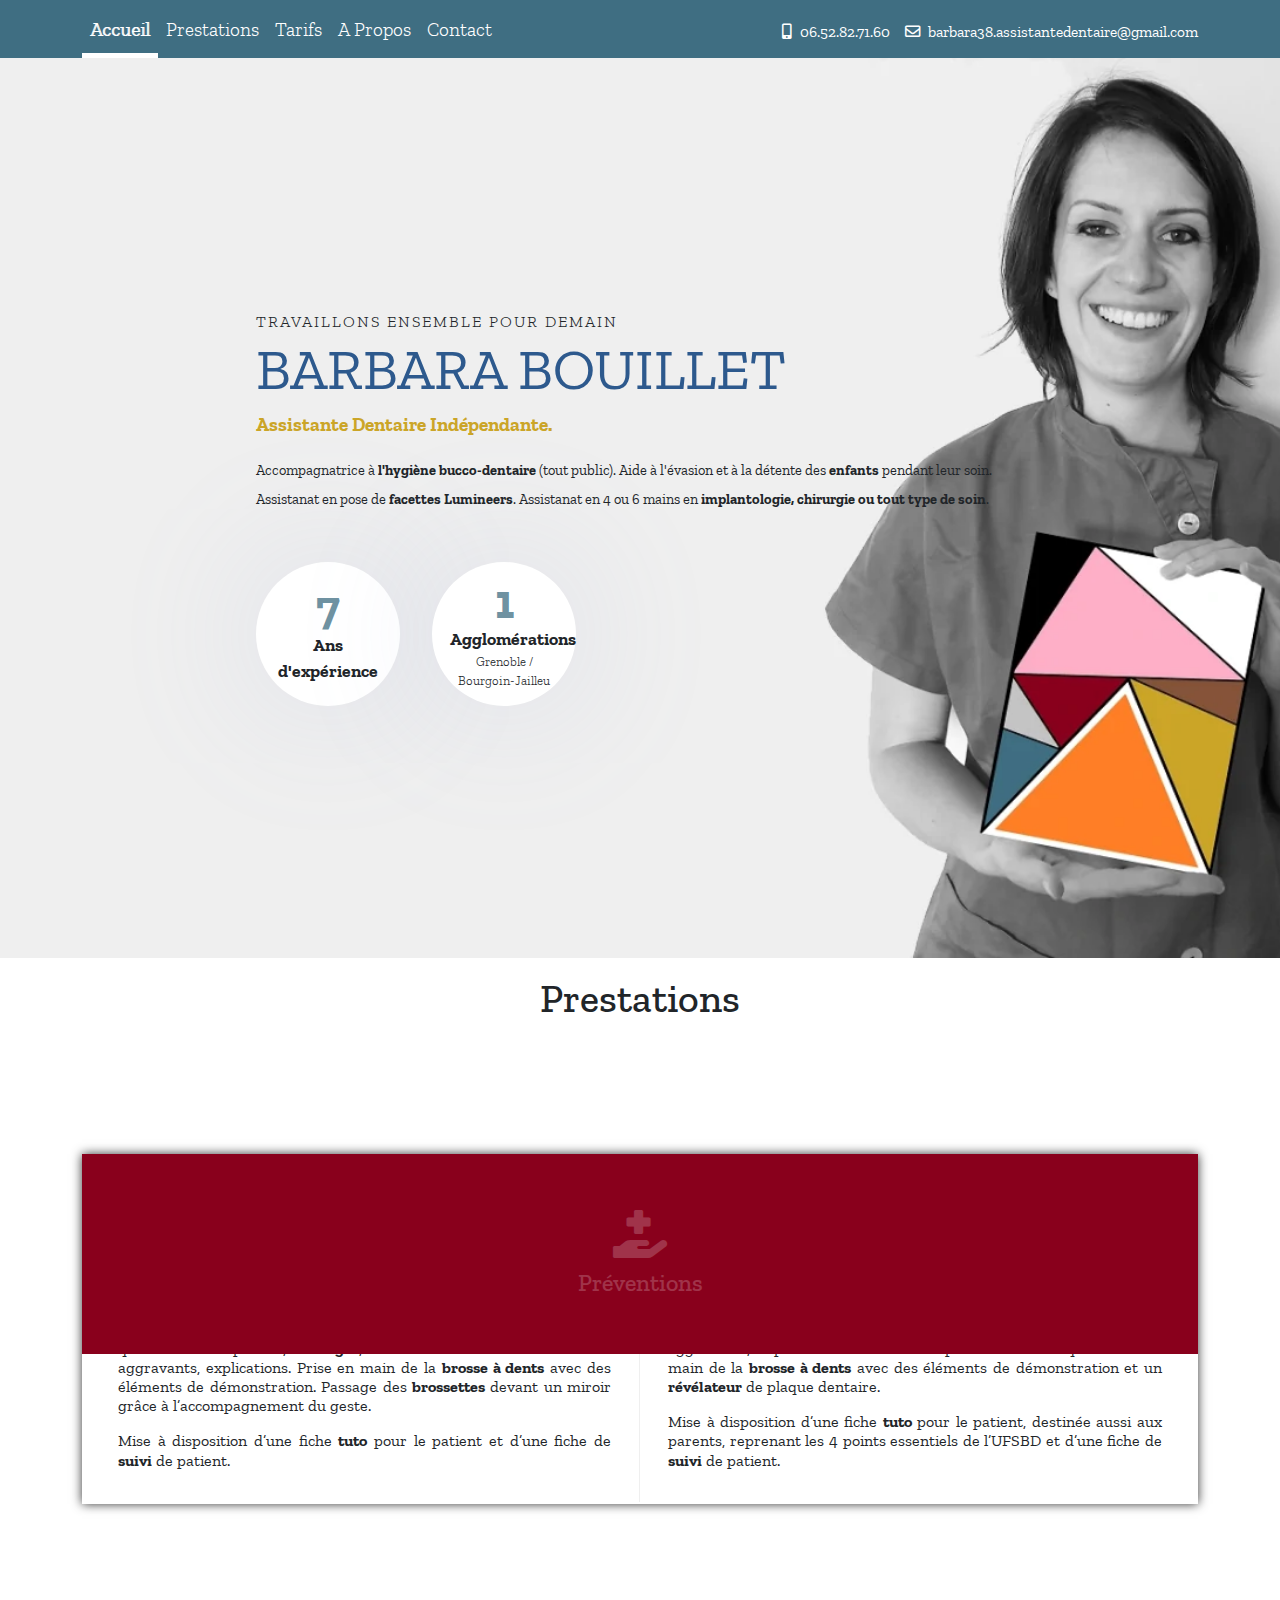
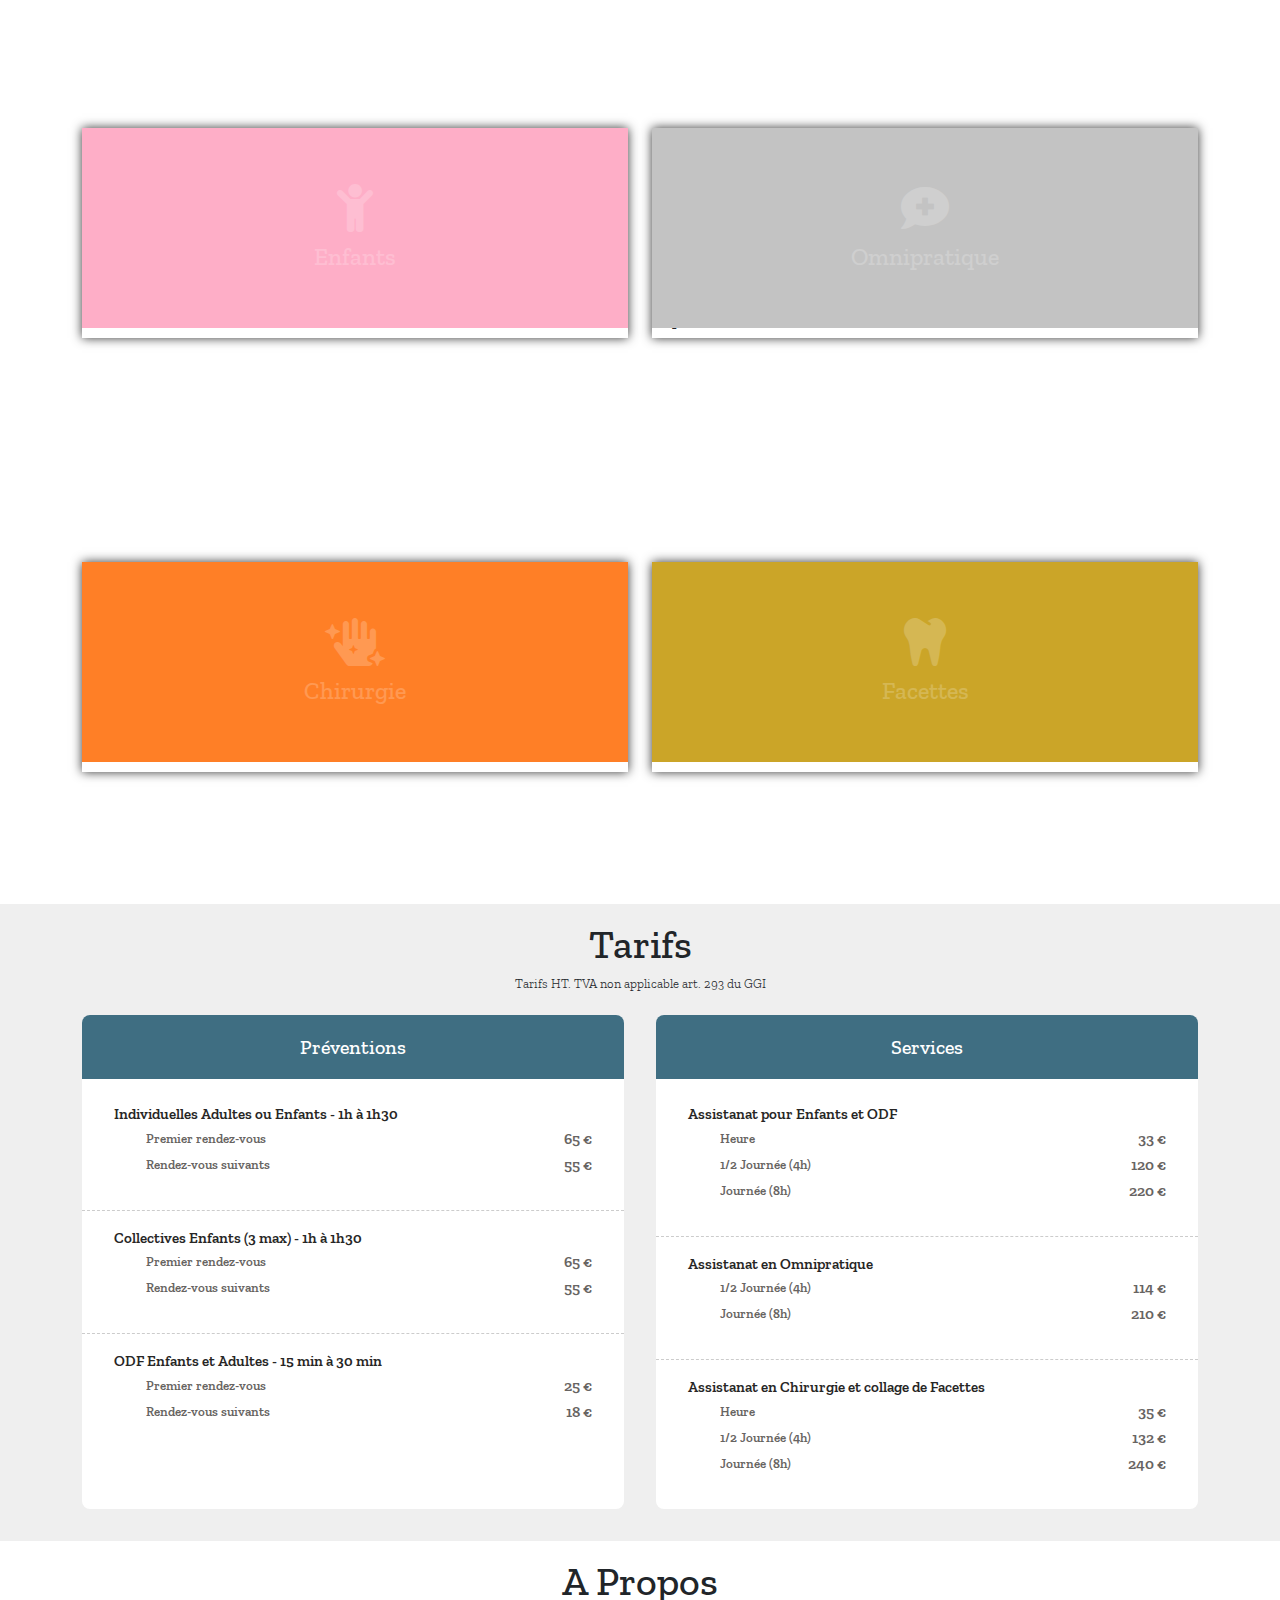
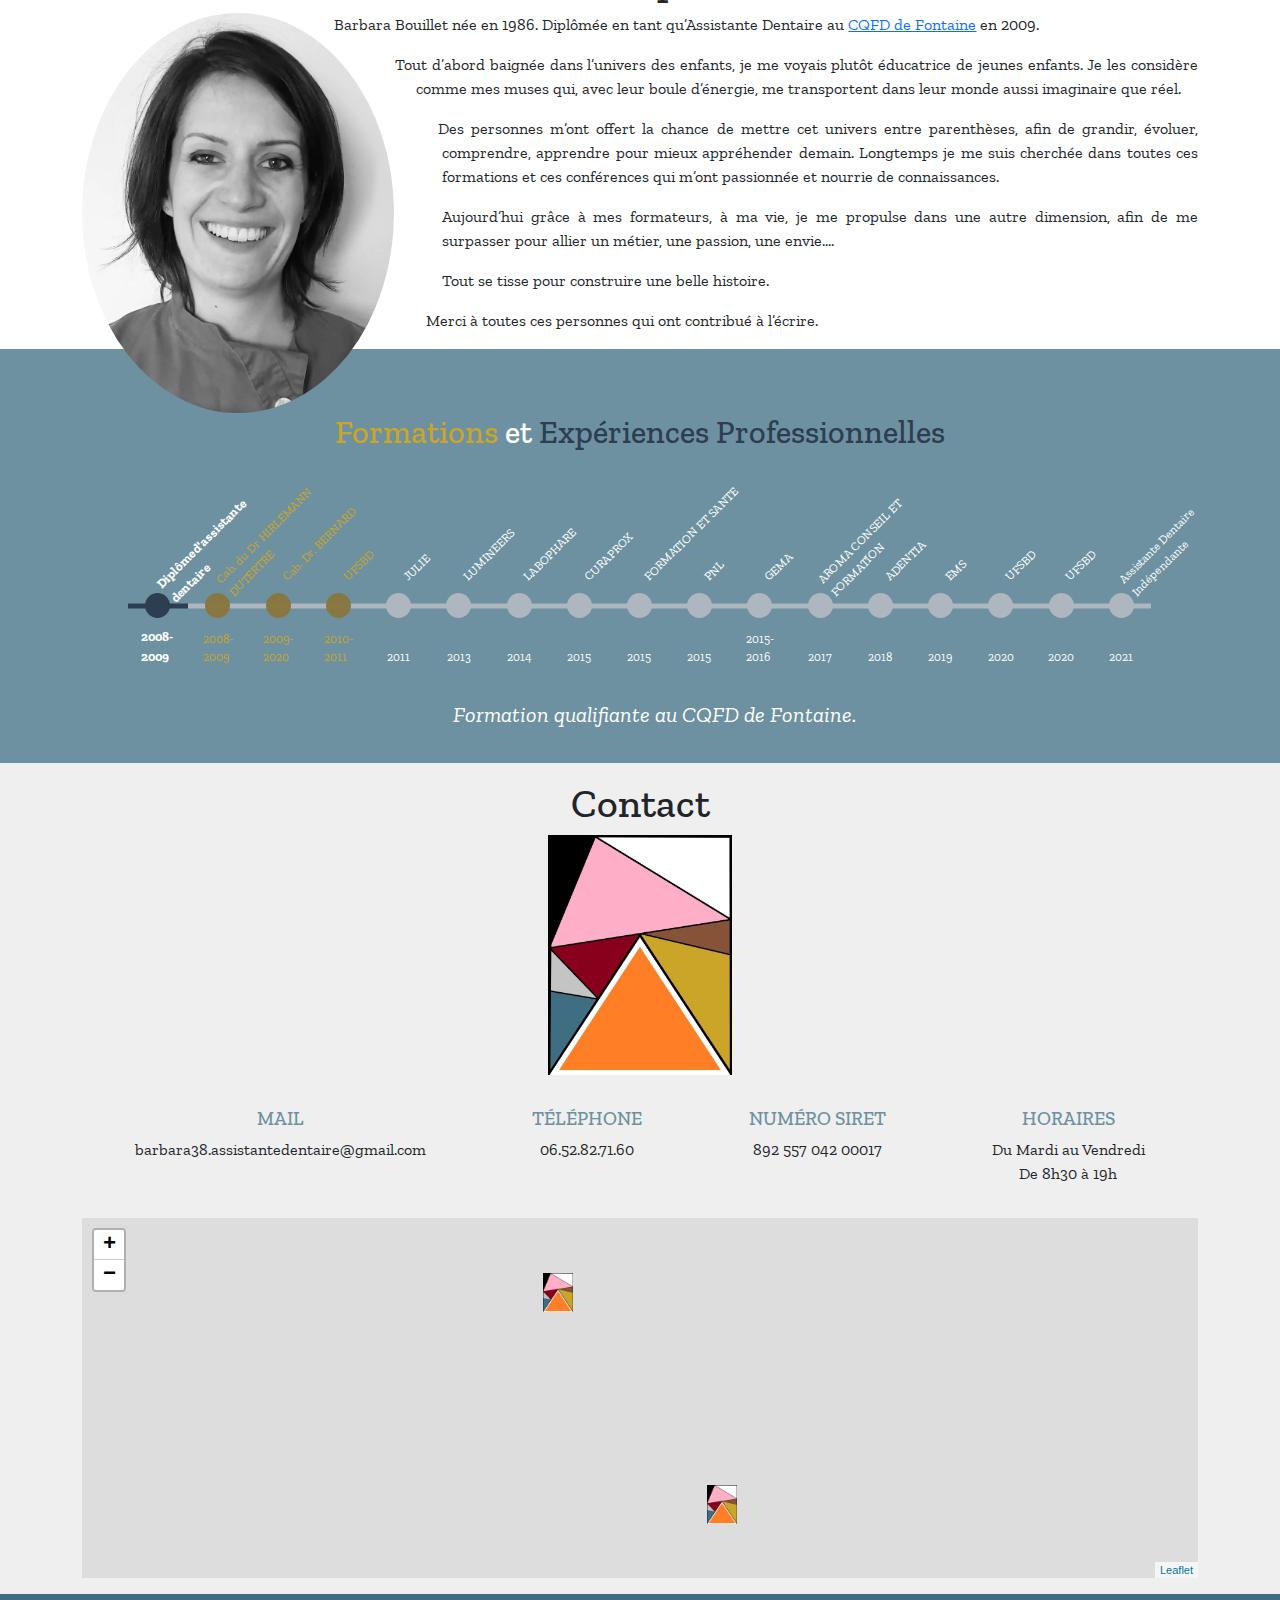
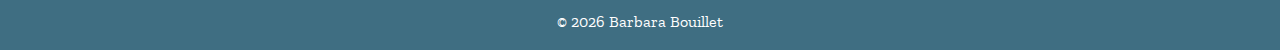
==== commit d9ba662f: "Correctoin texte" ====
--- a/index.html
+++ b/index.html
@@ -1 +1 @@
-<!DOCTYPE html><html lang="en"><head><meta charset="utf-8"><meta http-equiv="X-UA-Compatible" content="IE=edge"><meta name="viewport" content="width=device-width,initial-scale=1"><meta name="description" content="Besoin d'une assitante dentaire autour de Grenoble ou Bourgoin-Jallieu ? N'hésitez pas à me contacter pour différentes prestations autour  de la prévention dentaire et de l'aide à l'évasion et à la détente des enfants pendant leur soin."><link rel="icon" href="favicon.ico"><title>Assistante dentaire 38</title><link href="css/app.c8628ea9.css" rel="preload" as="style"><link href="css/chunk-vendors.538ee0c2.css" rel="preload" as="style"><link href="js/app.1a0f9eb2.js" rel="preload" as="script"><link href="js/chunk-vendors.008ec73c.js" rel="preload" as="script"><link href="css/chunk-vendors.538ee0c2.css" rel="stylesheet"><link href="css/app.c8628ea9.css" rel="stylesheet"></head><body><noscript><strong>We're sorry but Assistante dentaire 38 doesn't work properly without JavaScript enabled. Please enable it to continue.</strong></noscript><div id="app"></div><script src="js/chunk-vendors.008ec73c.js"></script><script src="js/app.1a0f9eb2.js"></script></body></html>+<!DOCTYPE html><html lang="en"><head><meta charset="utf-8"><meta http-equiv="X-UA-Compatible" content="IE=edge"><meta name="viewport" content="width=device-width,initial-scale=1"><meta name="description" content="Besoin d'une assitante dentaire autour de Grenoble ou Bourgoin-Jallieu ? N'hésitez pas à me contacter pour différentes prestations autour  de la prévention dentaire et de l'aide à l'évasion et à la détente des enfants pendant leur soin."><link rel="icon" href="favicon.ico"><title>Assistante dentaire 38</title><link href="css/app.c8628ea9.css" rel="preload" as="style"><link href="css/chunk-vendors.538ee0c2.css" rel="preload" as="style"><link href="js/app.38beb0c3.js" rel="preload" as="script"><link href="js/chunk-vendors.008ec73c.js" rel="preload" as="script"><link href="css/chunk-vendors.538ee0c2.css" rel="stylesheet"><link href="css/app.c8628ea9.css" rel="stylesheet"></head><body><noscript><strong>We're sorry but Assistante dentaire 38 doesn't work properly without JavaScript enabled. Please enable it to continue.</strong></noscript><div id="app"></div><script src="js/chunk-vendors.008ec73c.js"></script><script src="js/app.38beb0c3.js"></script></body></html>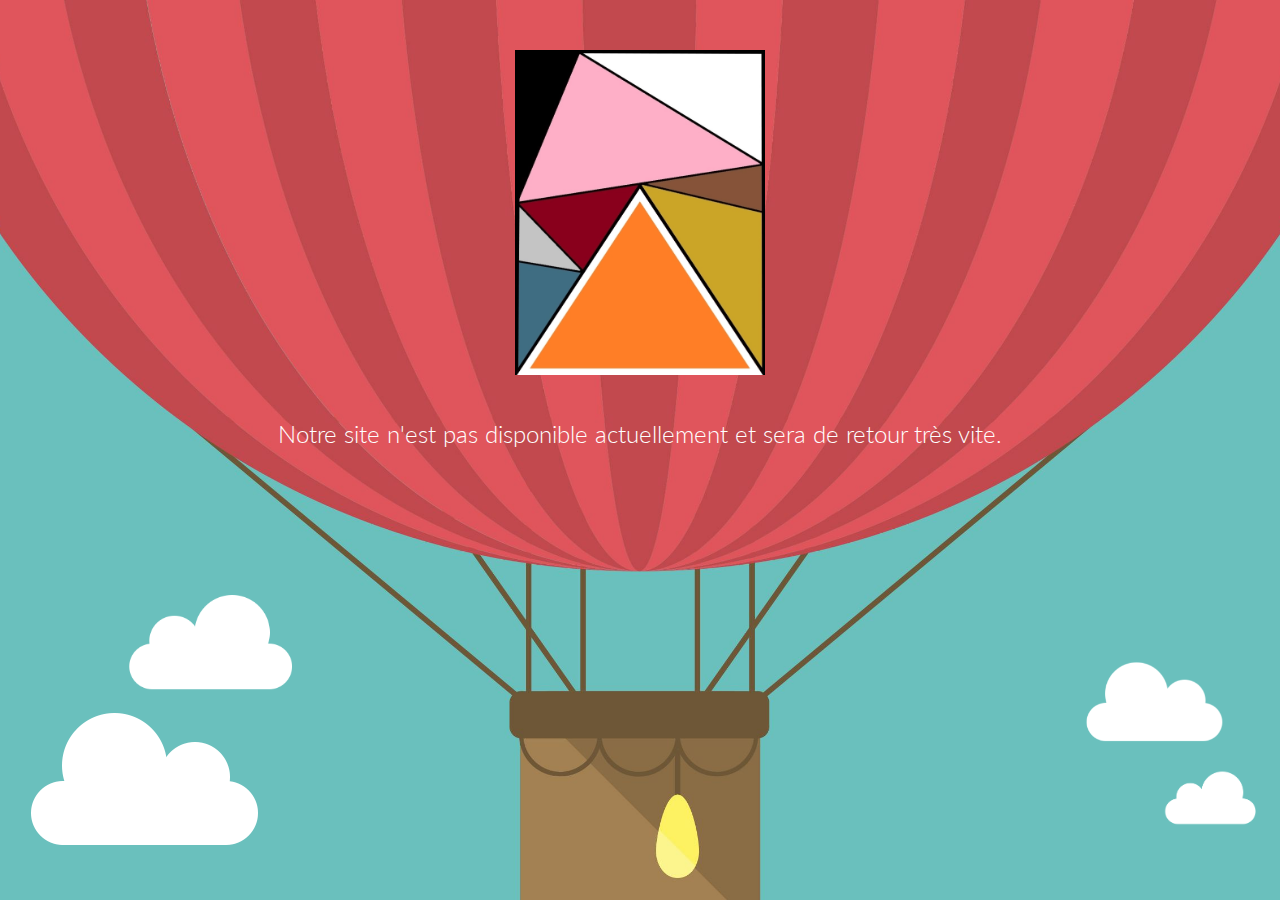
==== commit 49d5575a: "Mise hors ligne" ====
--- a/index.html
+++ b/index.html
@@ -1 +1,79 @@
-<!DOCTYPE html><html lang="en"><head><meta charset="utf-8"><meta http-equiv="X-UA-Compatible" content="IE=edge"><meta name="viewport" content="width=device-width,initial-scale=1"><meta name="description" content="Besoin d'une assitante dentaire autour de Grenoble ou Bourgoin-Jallieu ? N'hésitez pas à me contacter pour différentes prestations autour  de la prévention dentaire et de l'aide à l'évasion et à la détente des enfants pendant leur soin."><link rel="icon" href="favicon.ico"><title>Assistante dentaire 38</title><link href="css/app.c8628ea9.css" rel="preload" as="style"><link href="css/chunk-vendors.538ee0c2.css" rel="preload" as="style"><link href="js/app.38beb0c3.js" rel="preload" as="script"><link href="js/chunk-vendors.008ec73c.js" rel="preload" as="script"><link href="css/chunk-vendors.538ee0c2.css" rel="stylesheet"><link href="css/app.c8628ea9.css" rel="stylesheet"></head><body><noscript><strong>We're sorry but Assistante dentaire 38 doesn't work properly without JavaScript enabled. Please enable it to continue.</strong></noscript><div id="app"></div><script src="js/chunk-vendors.008ec73c.js"></script><script src="js/app.38beb0c3.js"></script></body></html>+<!DOCTYPE html>
+<html lang="en">
+
+<head>
+    <meta charset="utf-8">
+    <meta http-equiv="X-UA-Compatible" content="IE=edge">
+    <link rel="icon" href="favicon.ico">
+    <title>Assistante dentaire 38</title>
+    <meta name="ROBOTS"
+        content="Bootstrap 3 Themes, Responsive Themes, Bootstrap 3 Responsive, Wordpress Themes, Clean Themes, Modern Themes, Flat Themes, Flat UI, UI Design, UX Design, Web design, responsive bootstrap, Jquery Plugins, Free Plugins, Premium Bootstrap themes, Bootstrap 3, Premium Web Templates, Bootstrap Templates, Bootstrap Responsive Templates, Admin, Dashboard, Admin Templates, Admin Responsive, Admin responsive themes">
+
+
+
+    <!-- Bootstrap -->
+    <link href="assets/css/bootstrap.css" rel="stylesheet">
+    <link href="assets/css/font-awesome.css" rel="stylesheet">
+    <link href="assets/css/bootstrap-theme.css" rel="stylesheet">
+    <link rel="stylesheet" href="assets/css/animations.css">
+
+    <!-- siimple style -->
+    <link href="assets/css/style.css" rel="stylesheet">
+
+    <!-- HTML5 shim and Respond.js IE8 support of HTML5 elements and media queries -->
+    <!--[if lt IE 9]>
+      <script src="https://oss.maxcdn.com/libs/html5shiv/3.7.0/html5shiv.js"></script>
+      <script src="https://oss.maxcdn.com/libs/respond.js/1.3.0/respond.min.js"></script>
+    <![endif]-->
+</head>
+
+<body>
+
+    <div class="cloud floating">
+        <img src="assets/img/cloud.png" alt="Scoop Themes">
+    </div>
+
+    <div class="cloud pos1 fliped floating">
+        <img src="assets/img/cloud.png" alt="Scoop Themes">
+    </div>
+
+    <div class="cloud pos2 floating">
+        <img src="assets/img/cloud.png" alt="Scoop Themes">
+    </div>
+
+    <div class="cloud pos3 fliped floating">
+        <img src="assets/img/cloud.png" alt="Scoop Themes">
+    </div>
+
+
+    <div id="wrapper">
+        <div class="container">
+            <div class="row">
+                <div class="col-sm-12 col-md-12 col-lg-12">
+                    <img src="img/logo.9098d07f.webp" width="250px" alt="Logo">
+                    <br />
+                    <br />
+                    <h2 class="subtitle">Notre site n'est pas disponible actuellement et sera de retour très vite.</h2>
+
+
+                    <br />
+                </div>
+            </div>           
+        </div>
+    </div>
+
+
+    <script src="https://ajax.googleapis.com/ajax/libs/jquery/1.11.0/jquery.min.js"></script>
+    <script src="http://downloads.mailchimp.com/js/jquery.form-n-validate.js"></script>
+    <script>
+
+        $(document).ready(function () {
+            $('#wrapper').height($(document).height());
+            // I only have one form on the page but you can be more specific if need be.          
+        });
+        
+    </script>
+
+</body>
+
+</html>--- a/assets/css/animations.css
+++ b/assets/css/animations.css
@@ -0,0 +1,1126 @@
+/*
+==============================================
+CSS3 ANIMATION CHEAT SHEET
+==============================================
+
+Made by Justin Aguilar
+
+www.justinaguilar.com/animations/
+
+Questions, comments, concerns, love letters:
+justin@justinaguilar.com
+==============================================
+*/
+
+/*
+==============================================
+slideDown
+==============================================
+*/
+
+
+.slideDown{
+	animation-name: slideDown;
+	-webkit-animation-name: slideDown;	
+
+	animation-duration: 1s;	
+	-webkit-animation-duration: 1s;
+
+	animation-timing-function: ease;	
+	-webkit-animation-timing-function: ease;	
+
+	visibility: visible !important;						
+}
+
+@keyframes slideDown {
+	0% {
+		transform: translateY(-100%);
+	}
+	50%{
+		transform: translateY(8%);
+	}
+	65%{
+		transform: translateY(-4%);
+	}
+	80%{
+		transform: translateY(4%);
+	}
+	95%{
+		transform: translateY(-2%);
+	}			
+	100% {
+		transform: translateY(0%);
+	}		
+}
+
+@-webkit-keyframes slideDown {
+	0% {
+		-webkit-transform: translateY(-100%);
+	}
+	50%{
+		-webkit-transform: translateY(8%);
+	}
+	65%{
+		-webkit-transform: translateY(-4%);
+	}
+	80%{
+		-webkit-transform: translateY(4%);
+	}
+	95%{
+		-webkit-transform: translateY(-2%);
+	}			
+	100% {
+		-webkit-transform: translateY(0%);
+	}	
+}
+
+/*
+==============================================
+slideUp
+==============================================
+*/
+
+
+.slideUp{
+	animation-name: slideUp;
+	-webkit-animation-name: slideUp;	
+
+	animation-duration: 1s;	
+	-webkit-animation-duration: 1s;
+
+	animation-timing-function: ease;	
+	-webkit-animation-timing-function: ease;
+
+	visibility: visible !important;			
+}
+
+@keyframes slideUp {
+	0% {
+		transform: translateY(100%);
+	}
+	50%{
+		transform: translateY(-8%);
+	}
+	65%{
+		transform: translateY(4%);
+	}
+	80%{
+		transform: translateY(-4%);
+	}
+	95%{
+		transform: translateY(2%);
+	}			
+	100% {
+		transform: translateY(0%);
+	}	
+}
+
+@-webkit-keyframes slideUp {
+	0% {
+		-webkit-transform: translateY(100%);
+	}
+	50%{
+		-webkit-transform: translateY(-8%);
+	}
+	65%{
+		-webkit-transform: translateY(4%);
+	}
+	80%{
+		-webkit-transform: translateY(-4%);
+	}
+	95%{
+		-webkit-transform: translateY(2%);
+	}			
+	100% {
+		-webkit-transform: translateY(0%);
+	}	
+}
+
+/*
+==============================================
+slideLeft
+==============================================
+*/
+
+
+.slideLeft{
+	animation-name: slideLeft;
+	-webkit-animation-name: slideLeft;	
+
+	animation-duration: 1s;	
+	-webkit-animation-duration: 1s;
+
+	animation-timing-function: ease-in-out;	
+	-webkit-animation-timing-function: ease-in-out;		
+
+	visibility: visible !important;	
+}
+
+@keyframes slideLeft {
+	0% {
+		transform: translateX(150%);
+	}
+	50%{
+		transform: translateX(-8%);
+	}
+	65%{
+		transform: translateX(4%);
+	}
+	80%{
+		transform: translateX(-4%);
+	}
+	95%{
+		transform: translateX(2%);
+	}			
+	100% {
+		transform: translateX(0%);
+	}
+}
+
+@-webkit-keyframes slideLeft {
+	0% {
+		-webkit-transform: translateX(150%);
+	}
+	50%{
+		-webkit-transform: translateX(-8%);
+	}
+	65%{
+		-webkit-transform: translateX(4%);
+	}
+	80%{
+		-webkit-transform: translateX(-4%);
+	}
+	95%{
+		-webkit-transform: translateX(2%);
+	}			
+	100% {
+		-webkit-transform: translateX(0%);
+	}
+}
+
+/*
+==============================================
+slideRight
+==============================================
+*/
+
+
+.slideRight{
+	animation-name: slideRight;
+	-webkit-animation-name: slideRight;	
+
+	animation-duration: 1s;	
+	-webkit-animation-duration: 1s;
+
+	animation-timing-function: ease-in-out;	
+	-webkit-animation-timing-function: ease-in-out;		
+
+	visibility: visible !important;	
+}
+
+@keyframes slideRight {
+	0% {
+		transform: translateX(-150%);
+	}
+	50%{
+		transform: translateX(8%);
+	}
+	65%{
+		transform: translateX(-4%);
+	}
+	80%{
+		transform: translateX(4%);
+	}
+	95%{
+		transform: translateX(-2%);
+	}			
+	100% {
+		transform: translateX(0%);
+	}	
+}
+
+@-webkit-keyframes slideRight {
+	0% {
+		-webkit-transform: translateX(-150%);
+	}
+	50%{
+		-webkit-transform: translateX(8%);
+	}
+	65%{
+		-webkit-transform: translateX(-4%);
+	}
+	80%{
+		-webkit-transform: translateX(4%);
+	}
+	95%{
+		-webkit-transform: translateX(-2%);
+	}			
+	100% {
+		-webkit-transform: translateX(0%);
+	}
+}
+
+/*
+==============================================
+slideExpandUp
+==============================================
+*/
+
+
+.slideExpandUp{
+	animation-name: slideExpandUp;
+	-webkit-animation-name: slideExpandUp;	
+
+	animation-duration: 1.6s;	
+	-webkit-animation-duration: 1.6s;
+
+	animation-timing-function: ease-out;	
+	-webkit-animation-timing-function: ease -out;
+
+	visibility: visible !important;	
+}
+
+@keyframes slideExpandUp {
+	0% {
+		transform: translateY(100%) scaleX(0.5);
+	}
+	30%{
+		transform: translateY(-8%) scaleX(0.5);
+	}	
+	40%{
+		transform: translateY(2%) scaleX(0.5);
+	}
+	50%{
+		transform: translateY(0%) scaleX(1.1);
+	}
+	60%{
+		transform: translateY(0%) scaleX(0.9);		
+	}
+	70% {
+		transform: translateY(0%) scaleX(1.05);
+	}			
+	80%{
+		transform: translateY(0%) scaleX(0.95);		
+	}
+	90% {
+		transform: translateY(0%) scaleX(1.02);
+	}	
+	100%{
+		transform: translateY(0%) scaleX(1);		
+	}
+}
+
+@-webkit-keyframes slideExpandUp {
+	0% {
+		-webkit-transform: translateY(100%) scaleX(0.5);
+	}
+	30%{
+		-webkit-transform: translateY(-8%) scaleX(0.5);
+	}	
+	40%{
+		-webkit-transform: translateY(2%) scaleX(0.5);
+	}
+	50%{
+		-webkit-transform: translateY(0%) scaleX(1.1);
+	}
+	60%{
+		-webkit-transform: translateY(0%) scaleX(0.9);		
+	}
+	70% {
+		-webkit-transform: translateY(0%) scaleX(1.05);
+	}			
+	80%{
+		-webkit-transform: translateY(0%) scaleX(0.95);		
+	}
+	90% {
+		-webkit-transform: translateY(0%) scaleX(1.02);
+	}	
+	100%{
+		-webkit-transform: translateY(0%) scaleX(1);		
+	}
+}
+
+/*
+==============================================
+expandUp
+==============================================
+*/
+
+
+.expandUp{
+	animation-name: expandUp;
+	-webkit-animation-name: expandUp;	
+
+	animation-duration: 0.7s;	
+	-webkit-animation-duration: 0.7s;
+
+	animation-timing-function: ease;	
+	-webkit-animation-timing-function: ease;		
+
+	visibility: visible !important;	
+}
+
+@keyframes expandUp {
+	0% {
+		transform: translateY(100%) scale(0.6) scaleY(0.5);
+	}
+	60%{
+		transform: translateY(-7%) scaleY(1.12);
+	}
+	75%{
+		transform: translateY(3%);
+	}	
+	100% {
+		transform: translateY(0%) scale(1) scaleY(1);
+	}	
+}
+
+@-webkit-keyframes expandUp {
+	0% {
+		-webkit-transform: translateY(100%) scale(0.6) scaleY(0.5);
+	}
+	60%{
+		-webkit-transform: translateY(-7%) scaleY(1.12);
+	}
+	75%{
+		-webkit-transform: translateY(3%);
+	}	
+	100% {
+		-webkit-transform: translateY(0%) scale(1) scaleY(1);
+	}	
+}
+
+/*
+==============================================
+fadeIn
+==============================================
+*/
+
+.fadeIn{
+	animation-name: fadeIn;
+	-webkit-animation-name: fadeIn;	
+
+	animation-duration: 1.5s;	
+	-webkit-animation-duration: 1.5s;
+
+	animation-timing-function: ease-in-out;	
+	-webkit-animation-timing-function: ease-in-out;		
+
+	visibility: visible !important;	
+}
+
+@keyframes fadeIn {
+	0% {
+		transform: scale(0);
+		opacity: 0.0;		
+	}
+	60% {
+		transform: scale(1.1);	
+	}
+	80% {
+		transform: scale(0.9);
+		opacity: 1;	
+	}	
+	100% {
+		transform: scale(1);
+		opacity: 1;	
+	}		
+}
+
+@-webkit-keyframes fadeIn {
+	0% {
+		-webkit-transform: scale(0);
+		opacity: 0.0;		
+	}
+	60% {
+		-webkit-transform: scale(1.1);
+	}
+	80% {
+		-webkit-transform: scale(0.9);
+		opacity: 1;	
+	}	
+	100% {
+		-webkit-transform: scale(1);
+		opacity: 1;	
+	}		
+}
+
+/*
+==============================================
+expandOpen
+==============================================
+*/
+
+
+.expandOpen{
+	animation-name: expandOpen;
+	-webkit-animation-name: expandOpen;	
+
+	animation-duration: 1.2s;	
+	-webkit-animation-duration: 1.2s;
+
+	animation-timing-function: ease-out;	
+	-webkit-animation-timing-function: ease-out;	
+
+	visibility: visible !important;	
+}
+
+@keyframes expandOpen {
+	0% {
+		transform: scale(1.8);		
+	}
+	50% {
+		transform: scale(0.95);
+	}	
+	80% {
+		transform: scale(1.05);
+	}
+	90% {
+		transform: scale(0.98);
+	}	
+	100% {
+		transform: scale(1);
+	}			
+}
+
+@-webkit-keyframes expandOpen {
+	0% {
+		-webkit-transform: scale(1.8);		
+	}
+	50% {
+		-webkit-transform: scale(0.95);
+	}	
+	80% {
+		-webkit-transform: scale(1.05);
+	}
+	90% {
+		-webkit-transform: scale(0.98);
+	}	
+	100% {
+		-webkit-transform: scale(1);
+	}					
+}
+
+/*
+==============================================
+bigEntrance
+==============================================
+*/
+
+
+.bigEntrance{
+	animation-name: bigEntrance;
+	-webkit-animation-name: bigEntrance;	
+
+	animation-duration: 1.6s;	
+	-webkit-animation-duration: 1.6s;
+
+	animation-timing-function: ease-out;	
+	-webkit-animation-timing-function: ease-out;	
+
+	visibility: visible !important;			
+}
+
+@keyframes bigEntrance {
+	0% {
+		transform: scale(0.3) rotate(6deg) translateX(-30%) translateY(30%);
+		opacity: 0.2;
+	}
+	30% {
+		transform: scale(1.03) rotate(-2deg) translateX(2%) translateY(-2%);		
+		opacity: 1;
+	}
+	45% {
+		transform: scale(0.98) rotate(1deg) translateX(0%) translateY(0%);
+		opacity: 1;
+	}
+	60% {
+		transform: scale(1.01) rotate(-1deg) translateX(0%) translateY(0%);		
+		opacity: 1;
+	}	
+	75% {
+		transform: scale(0.99) rotate(1deg) translateX(0%) translateY(0%);
+		opacity: 1;
+	}
+	90% {
+		transform: scale(1.01) rotate(0deg) translateX(0%) translateY(0%);		
+		opacity: 1;
+	}	
+	100% {
+		transform: scale(1) rotate(0deg) translateX(0%) translateY(0%);
+		opacity: 1;
+	}		
+}
+
+@-webkit-keyframes bigEntrance {
+	0% {
+		-webkit-transform: scale(0.3) rotate(6deg) translateX(-30%) translateY(30%);
+		opacity: 0.2;
+	}
+	30% {
+		-webkit-transform: scale(1.03) rotate(-2deg) translateX(2%) translateY(-2%);		
+		opacity: 1;
+	}
+	45% {
+		-webkit-transform: scale(0.98) rotate(1deg) translateX(0%) translateY(0%);
+		opacity: 1;
+	}
+	60% {
+		-webkit-transform: scale(1.01) rotate(-1deg) translateX(0%) translateY(0%);		
+		opacity: 1;
+	}	
+	75% {
+		-webkit-transform: scale(0.99) rotate(1deg) translateX(0%) translateY(0%);
+		opacity: 1;
+	}
+	90% {
+		-webkit-transform: scale(1.01) rotate(0deg) translateX(0%) translateY(0%);		
+		opacity: 1;
+	}	
+	100% {
+		-webkit-transform: scale(1) rotate(0deg) translateX(0%) translateY(0%);
+		opacity: 1;
+	}				
+}
+
+/*
+==============================================
+hatch
+==============================================
+*/
+
+.hatch{
+	animation-name: hatch;
+	-webkit-animation-name: hatch;	
+
+	animation-duration: 2s;	
+	-webkit-animation-duration: 2s;
+
+	animation-timing-function: ease-in-out;	
+	-webkit-animation-timing-function: ease-in-out;
+
+	transform-origin: 50% 100%;
+	-ms-transform-origin: 50% 100%;
+	-webkit-transform-origin: 50% 100%; 
+
+	visibility: visible !important;		
+}
+
+@keyframes hatch {
+	0% {
+		transform: rotate(0deg) scaleY(0.6);
+	}
+	20% {
+		transform: rotate(-2deg) scaleY(1.05);
+	}
+	35% {
+		transform: rotate(2deg) scaleY(1);
+	}
+	50% {
+		transform: rotate(-2deg);
+	}	
+	65% {
+		transform: rotate(1deg);
+	}	
+	80% {
+		transform: rotate(-1deg);
+	}		
+	100% {
+		transform: rotate(0deg);
+	}									
+}
+
+@-webkit-keyframes hatch {
+	0% {
+		-webkit-transform: rotate(0deg) scaleY(0.6);
+	}
+	20% {
+		-webkit-transform: rotate(-2deg) scaleY(1.05);
+	}
+	35% {
+		-webkit-transform: rotate(2deg) scaleY(1);
+	}
+	50% {
+		-webkit-transform: rotate(-2deg);
+	}	
+	65% {
+		-webkit-transform: rotate(1deg);
+	}	
+	80% {
+		-webkit-transform: rotate(-1deg);
+	}		
+	100% {
+		-webkit-transform: rotate(0deg);
+	}		
+}
+
+
+/*
+==============================================
+bounce
+==============================================
+*/
+
+
+.bounce{
+	animation-name: bounce;
+	-webkit-animation-name: bounce;	
+
+	animation-duration: 1.6s;	
+	-webkit-animation-duration: 1.6s;
+
+	animation-timing-function: ease;	
+	-webkit-animation-timing-function: ease;	
+	
+	transform-origin: 50% 100%;
+	-ms-transform-origin: 50% 100%;
+	-webkit-transform-origin: 50% 100%; 	
+}
+
+@keyframes bounce {
+	0% {
+		transform: translateY(0%) scaleY(0.6);
+	}
+	60%{
+		transform: translateY(-100%) scaleY(1.1);
+	}
+	70%{
+		transform: translateY(0%) scaleY(0.95) scaleX(1.05);
+	}
+	80%{
+		transform: translateY(0%) scaleY(1.05) scaleX(1);
+	}	
+	90%{
+		transform: translateY(0%) scaleY(0.95) scaleX(1);
+	}				
+	100%{
+		transform: translateY(0%) scaleY(1) scaleX(1);
+	}	
+}
+
+@-webkit-keyframes bounce {
+	0% {
+		-webkit-transform: translateY(0%) scaleY(0.6);
+	}
+	60%{
+		-webkit-transform: translateY(-100%) scaleY(1.1);
+	}
+	70%{
+		-webkit-transform: translateY(0%) scaleY(0.95) scaleX(1.05);
+	}
+	80%{
+		-webkit-transform: translateY(0%) scaleY(1.05) scaleX(1);
+	}	
+	90%{
+		-webkit-transform: translateY(0%) scaleY(0.95) scaleX(1);
+	}				
+	100%{
+		-webkit-transform: translateY(0%) scaleY(1) scaleX(1);
+	}		
+}
+
+
+/*
+==============================================
+pulse
+==============================================
+*/
+
+.pulse{
+	animation-name: pulse;
+	-webkit-animation-name: pulse;	
+
+	animation-duration: 1.5s;	
+	-webkit-animation-duration: 1.5s;
+
+	animation-iteration-count: infinite;
+	-webkit-animation-iteration-count: infinite;
+}
+
+@keyframes pulse {
+	0% {
+		transform: scale(0.9);
+		opacity: 0.7;		
+	}
+	50% {
+		transform: scale(1);
+		opacity: 1;	
+	}	
+	100% {
+		transform: scale(0.9);
+		opacity: 0.7;	
+	}			
+}
+
+@-webkit-keyframes pulse {
+	0% {
+		-webkit-transform: scale(0.95);
+		opacity: 0.7;		
+	}
+	50% {
+		-webkit-transform: scale(1);
+		opacity: 1;	
+	}	
+	100% {
+		-webkit-transform: scale(0.95);
+		opacity: 0.7;	
+	}			
+}
+
+/*
+==============================================
+floating
+==============================================
+*/
+
+.floating{
+	animation-name: floating;
+	-webkit-animation-name: floating;
+
+	animation-duration: 1.5s;	
+	-webkit-animation-duration: 1.5s;
+
+	animation-iteration-count: infinite;
+	-webkit-animation-iteration-count: infinite;
+}
+
+@keyframes floating {
+	0% {
+		transform: translateY(0%);	
+	}
+	50% {
+		transform: translateY(8%);	
+	}	
+	100% {
+		transform: translateY(0%);
+	}			
+}
+
+@-webkit-keyframes floating {
+	0% {
+		-webkit-transform: translateY(0%);	
+	}
+	50% {
+		-webkit-transform: translateY(8%);	
+	}	
+	100% {
+		-webkit-transform: translateY(0%);
+	}			
+}
+
+/*
+==============================================
+tossing
+==============================================
+*/
+
+.tossing{
+	animation-name: tossing;
+	-webkit-animation-name: tossing;	
+
+	animation-duration: 2.5s;	
+	-webkit-animation-duration: 2.5s;
+
+	animation-iteration-count: infinite;
+	-webkit-animation-iteration-count: infinite;
+}
+
+@keyframes tossing {
+	0% {
+		transform: rotate(-4deg);	
+	}
+	50% {
+		transform: rotate(4deg);
+	}
+	100% {
+		transform: rotate(-4deg);	
+	}						
+}
+
+@-webkit-keyframes tossing {
+	0% {
+		-webkit-transform: rotate(-4deg);	
+	}
+	50% {
+		-webkit-transform: rotate(4deg);
+	}
+	100% {
+		-webkit-transform: rotate(-4deg);	
+	}				
+}
+
+/*
+==============================================
+pullUp
+==============================================
+*/
+
+.pullUp{
+	animation-name: pullUp;
+	-webkit-animation-name: pullUp;	
+
+	animation-duration: 1.1s;	
+	-webkit-animation-duration: 1.1s;
+
+	animation-timing-function: ease-out;	
+	-webkit-animation-timing-function: ease-out;	
+
+	transform-origin: 50% 100%;
+	-ms-transform-origin: 50% 100%;
+	-webkit-transform-origin: 50% 100%; 		
+}
+
+@keyframes pullUp {
+	0% {
+		transform: scaleY(0.1);
+	}
+	40% {
+		transform: scaleY(1.02);
+	}
+	60% {
+		transform: scaleY(0.98);
+	}
+	80% {
+		transform: scaleY(1.01);
+	}
+	100% {
+		transform: scaleY(0.98);
+	}				
+	80% {
+		transform: scaleY(1.01);
+	}
+	100% {
+		transform: scaleY(1);
+	}							
+}
+
+@-webkit-keyframes pullUp {
+	0% {
+		-webkit-transform: scaleY(0.1);
+	}
+	40% {
+		-webkit-transform: scaleY(1.02);
+	}
+	60% {
+		-webkit-transform: scaleY(0.98);
+	}
+	80% {
+		-webkit-transform: scaleY(1.01);
+	}
+	100% {
+		-webkit-transform: scaleY(0.98);
+	}				
+	80% {
+		-webkit-transform: scaleY(1.01);
+	}
+	100% {
+		-webkit-transform: scaleY(1);
+	}		
+}
+
+/*
+==============================================
+pullDown
+==============================================
+*/
+
+.pullDown{
+	animation-name: pullDown;
+	-webkit-animation-name: pullDown;	
+
+	animation-duration: 1.1s;	
+	-webkit-animation-duration: 1.1s;
+
+	animation-timing-function: ease-out;	
+	-webkit-animation-timing-function: ease-out;	
+
+	transform-origin: 50% 0%;
+	-ms-transform-origin: 50% 0%;
+	-webkit-transform-origin: 50% 0%; 		
+}
+
+@keyframes pullDown {
+	0% {
+		transform: scaleY(0.1);
+	}
+	40% {
+		transform: scaleY(1.02);
+	}
+	60% {
+		transform: scaleY(0.98);
+	}
+	80% {
+		transform: scaleY(1.01);
+	}
+	100% {
+		transform: scaleY(0.98);
+	}				
+	80% {
+		transform: scaleY(1.01);
+	}
+	100% {
+		transform: scaleY(1);
+	}							
+}
+
+@-webkit-keyframes pullDown {
+	0% {
+		-webkit-transform: scaleY(0.1);
+	}
+	40% {
+		-webkit-transform: scaleY(1.02);
+	}
+	60% {
+		-webkit-transform: scaleY(0.98);
+	}
+	80% {
+		-webkit-transform: scaleY(1.01);
+	}
+	100% {
+		-webkit-transform: scaleY(0.98);
+	}				
+	80% {
+		-webkit-transform: scaleY(1.01);
+	}
+	100% {
+		-webkit-transform: scaleY(1);
+	}		
+}
+
+/*
+==============================================
+stretchLeft
+==============================================
+*/
+
+.stretchLeft{
+	animation-name: stretchLeft;
+	-webkit-animation-name: stretchLeft;	
+
+	animation-duration: 1.5s;	
+	-webkit-animation-duration: 1.5s;
+
+	animation-timing-function: ease-out;	
+	-webkit-animation-timing-function: ease-out;	
+
+	transform-origin: 100% 0%;
+	-ms-transform-origin: 100% 0%;
+	-webkit-transform-origin: 100% 0%; 
+}
+
+@keyframes stretchLeft {
+	0% {
+		transform: scaleX(0.3);
+	}
+	40% {
+		transform: scaleX(1.02);
+	}
+	60% {
+		transform: scaleX(0.98);
+	}
+	80% {
+		transform: scaleX(1.01);
+	}
+	100% {
+		transform: scaleX(0.98);
+	}				
+	80% {
+		transform: scaleX(1.01);
+	}
+	100% {
+		transform: scaleX(1);
+	}							
+}
+
+@-webkit-keyframes stretchLeft {
+	0% {
+		-webkit-transform: scaleX(0.3);
+	}
+	40% {
+		-webkit-transform: scaleX(1.02);
+	}
+	60% {
+		-webkit-transform: scaleX(0.98);
+	}
+	80% {
+		-webkit-transform: scaleX(1.01);
+	}
+	100% {
+		-webkit-transform: scaleX(0.98);
+	}				
+	80% {
+		-webkit-transform: scaleX(1.01);
+	}
+	100% {
+		-webkit-transform: scaleX(1);
+	}		
+}
+
+/*
+==============================================
+stretchRight
+==============================================
+*/
+
+.stretchRight{
+	animation-name: stretchRight;
+	-webkit-animation-name: stretchRight;	
+
+	animation-duration: 1.5s;	
+	-webkit-animation-duration: 1.5s;
+
+	animation-timing-function: ease-out;	
+	-webkit-animation-timing-function: ease-out;	
+
+	transform-origin: 0% 0%;
+	-ms-transform-origin: 0% 0%;
+	-webkit-transform-origin: 0% 0%; 		
+}
+
+@keyframes stretchRight {
+	0% {
+		transform: scaleX(0.3);
+	}
+	40% {
+		transform: scaleX(1.02);
+	}
+	60% {
+		transform: scaleX(0.98);
+	}
+	80% {
+		transform: scaleX(1.01);
+	}
+	100% {
+		transform: scaleX(0.98);
+	}				
+	80% {
+		transform: scaleX(1.01);
+	}
+	100% {
+		transform: scaleX(1);
+	}							
+}
+
+@-webkit-keyframes stretchRight {
+	0% {
+		-webkit-transform: scaleX(0.3);
+	}
+	40% {
+		-webkit-transform: scaleX(1.02);
+	}
+	60% {
+		-webkit-transform: scaleX(0.98);
+	}
+	80% {
+		-webkit-transform: scaleX(1.01);
+	}
+	100% {
+		-webkit-transform: scaleX(0.98);
+	}				
+	80% {
+		-webkit-transform: scaleX(1.01);
+	}
+	100% {
+		-webkit-transform: scaleX(1);
+	}		
+}
--- a/assets/css/style.css
+++ b/assets/css/style.css
@@ -0,0 +1,246 @@
+/* ==== Google font ==== */
+@import url('http://fonts.googleapis.com/css?family=Lato:400,300,700,900');
+
+body {
+	background: #6ac0bd;
+    font-family: 'Lato', sans-serif;
+    font-weight: 300;
+    font-size: 16px;
+    color: #555;
+    line-height: 1.6em;
+    -webkit-font-smoothing: antialiased;
+    -webkit-overflow-scrolling: touch;
+}
+
+h1, h2, h3, h4, h5, h6 {
+    font-family: 'Lato', sans-serif;
+    font-weight: 300;
+    color: #444;
+}
+
+h1 {
+	font-size: 40px;
+}
+
+h3 {
+	font-weight: 400;
+}
+
+h4 {
+	font-weight: 400;
+	font-size: 20px;
+}
+
+p {
+    margin-bottom: 20px;
+    font-size: 16px;
+}
+
+
+a {
+    color: #ACBAC1;
+    word-wrap: break-word;
+    -webkit-transition: color 0.1s ease-in, background 0.1s ease-in;
+    -moz-transition: color 0.1s ease-in, background 0.1s ease-in;
+    -ms-transition: color 0.1s ease-in, background 0.1s ease-in;
+    -o-transition: color 0.1s ease-in, background 0.1s ease-in;
+    transition: color 0.1s ease-in, background 0.1s ease-in;
+}
+
+a:hover,
+a:focus {
+    color: #4F92AF;
+    text-decoration: none;
+    outline: 0;
+}
+
+a:before,
+a:after {
+    -webkit-transition: color 0.1s ease-in, background 0.1s ease-in;
+    -moz-transition: color 0.1s ease-in, background 0.1s ease-in;
+    -ms-transition: color 0.1s ease-in, background 0.1s ease-in;
+    -o-transition: color 0.1s ease-in, background 0.1s ease-in;
+    transition: color 0.1s ease-in, background 0.1s ease-in;
+}
+
+.alignleft {
+    text-align: left;
+}
+.alignright {
+    text-align: right;
+}
+
+.aligncenter {
+    text-align: center;
+}
+
+.btn {
+  display: inline-block;
+  padding: 10px 20px;
+  margin-bottom: 0;
+  font-size: 14px;
+  font-weight: normal;
+  line-height: 1.428571429;
+  text-align: center;
+  white-space: nowrap;
+  vertical-align: middle;
+  cursor: pointer;
+  -webkit-user-select: none;
+     -moz-user-select: none;
+      -ms-user-select: none;
+       -o-user-select: none;
+          user-select: none;
+  background-image: none;
+  border: 1px solid transparent;
+  border-radius: 0;
+}
+
+.btn-theme  {
+  color: #fff;
+  background-color: #4F92AF;
+  border-color: #4F92AF;
+}
+.btn-theme:hover  {
+  color: #fff;
+  background-color: #444;
+  border-color: #444;
+}
+form.signup input[type=email]  {
+	height: 42px;
+	width: 200px;
+	border-radius: 0;
+	border: none;
+}
+form.signup button.btn {
+	font-weight: 700;
+}
+form.signup input.form-control:focus {
+	border-color: #fd680e;
+}
+
+
+/* wrapper */
+
+#wrapper {
+	text-align: center;
+	background: url(../img/main-bg-compressor.jpg) no-repeat center top;
+	background-attachment: relative;
+	background-position: center center;
+  box-sizing:border;
+	width: 100%;	
+    -webkit-background-size: 100%;
+    -moz-background-size: 100%;
+    -o-background-size: 100%;
+    background-size: 100%;
+
+    -webkit-background-size: cover;
+    -moz-background-size: cover;
+    -o-background-size: cover;
+    background-size: cover;
+}
+
+#wrapper > .container{
+  padding-top: 50px;
+}
+
+
+
+#wrapper h1 {
+	margin-top: 60px;
+	margin-bottom: 40px;
+	color: #fff;
+	font-size: 45px;
+	font-weight: 900;
+	letter-spacing: -1px;
+}
+
+h2.subtitle {
+	color: #fff;
+	font-size: 24px;
+}
+
+/* countdown */
+#countdown {
+	font-size: 48px;
+	color: #fff;
+	line-height: 1.1em;
+	margin: 40px 0 60px;
+}
+
+
+/* footer */
+p.copyright {
+	margin-top: 50px;
+	color: #fff;
+	text-align: center;
+}	
+
+.cloud{
+  position: fixed;
+  bottom:40px;
+  left:20px;
+}
+.cloud.fliped img{
+  -moz-transform: scaleX(-1);
+  -o-transform: scaleX(-1);
+  -webkit-transform: scaleX(-1);
+  transform: scaleX(-1);
+  filter: FlipH;
+  -ms-filter: "FlipH";
+}
+.cloud.pos1{
+  right:20px;
+  left:auto;
+  bottom: 70px;
+}
+.cloud.pos1 img{
+  width:100px;
+}
+.cloud.pos2{
+  bottom: 150px;
+  right:50px;
+  left:auto;
+}
+.cloud.pos2 img{
+  width:150px;
+}
+.cloud.pos3{
+  bottom: 200px;
+  left:120px;
+}
+.cloud.pos3 img{
+  width:180px;
+}
+
+.result{
+  position: absolute;
+  top:0px;
+  padding: 7px 10px 7px 20px;
+  left:auto;
+  right:0px;
+  color: #fff;
+}
+.result.success{
+  background: #2ecc71;
+}
+.result.error{
+  background: #2c3e50;
+}
+.result span{
+  margin-left: 10px;
+}
+.result.error span{
+  margin-right: 5px;
+}
+
+
+@media only screen 
+and (min-device-width : 320px) 
+and (max-device-width : 480px) {
+    .cloud{
+      display: none;
+    }
+    input[type=email]{
+      width:100% !important;
+    }
+}